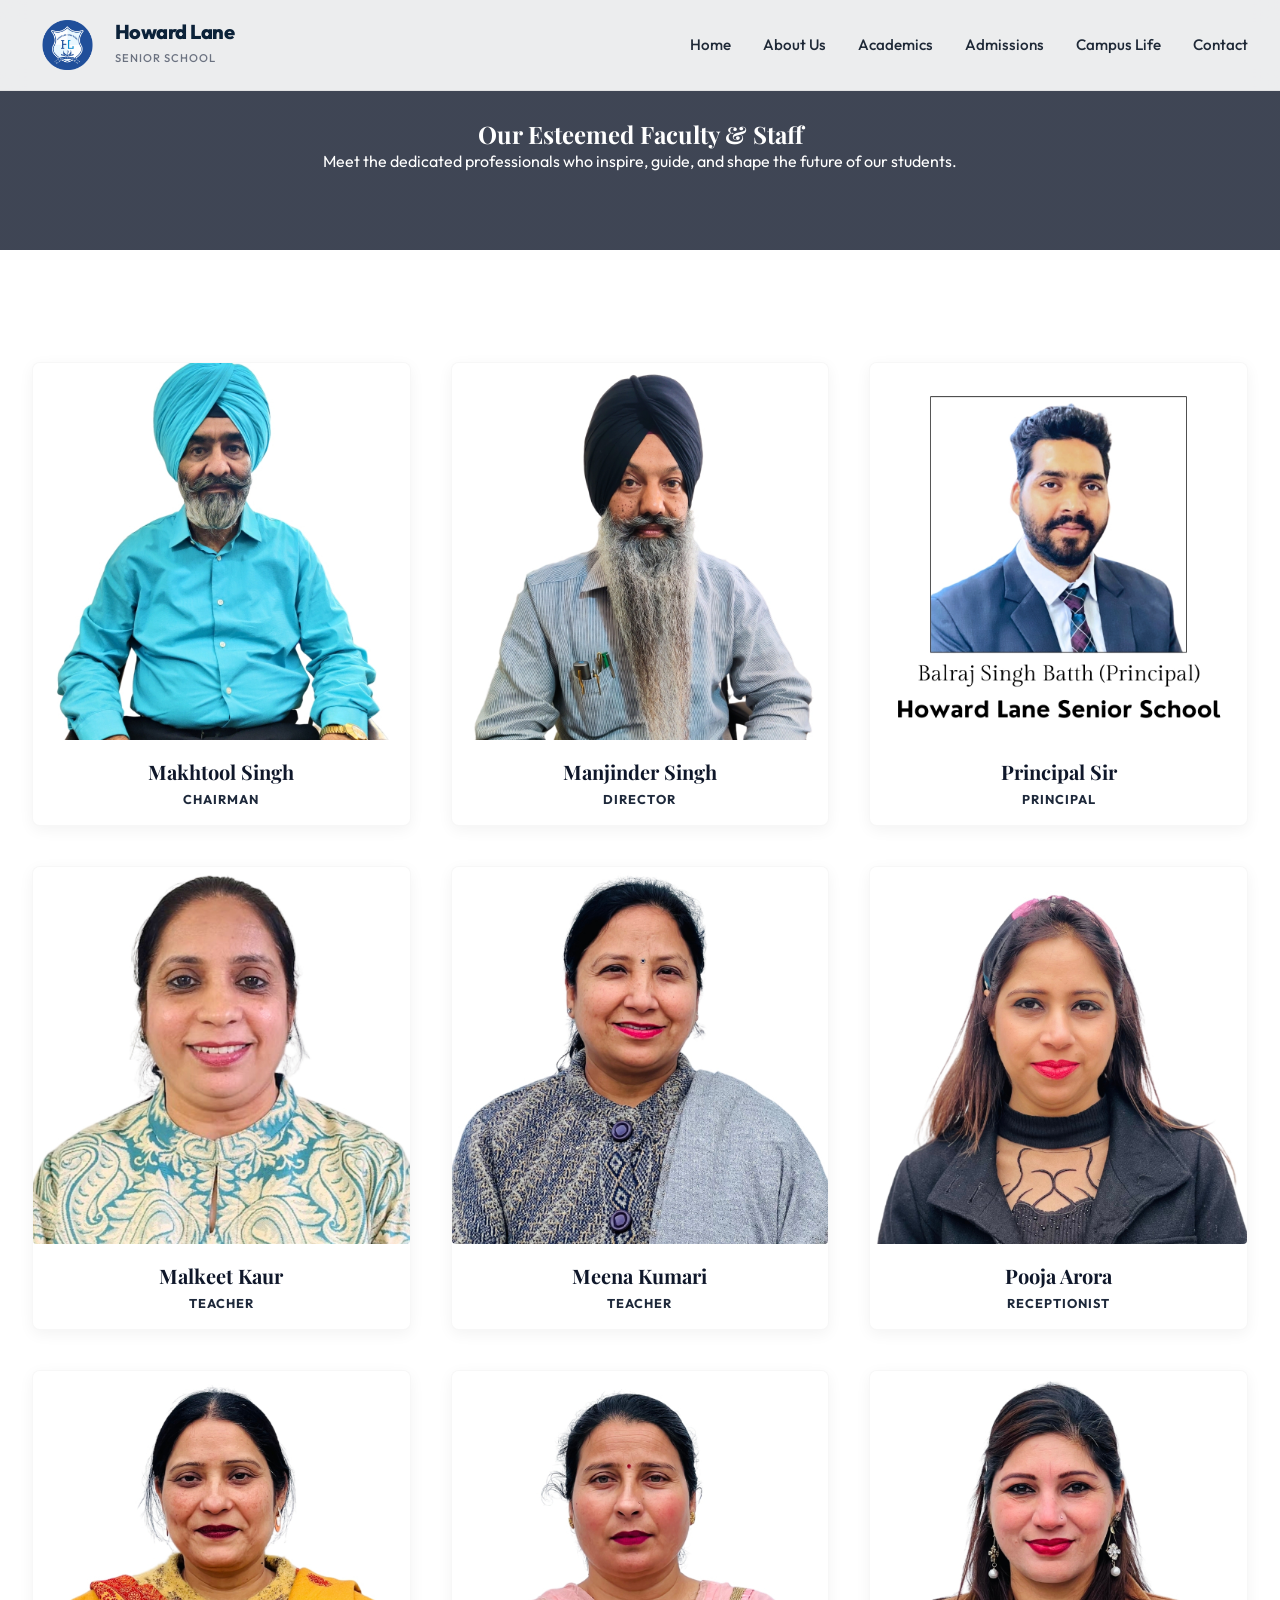
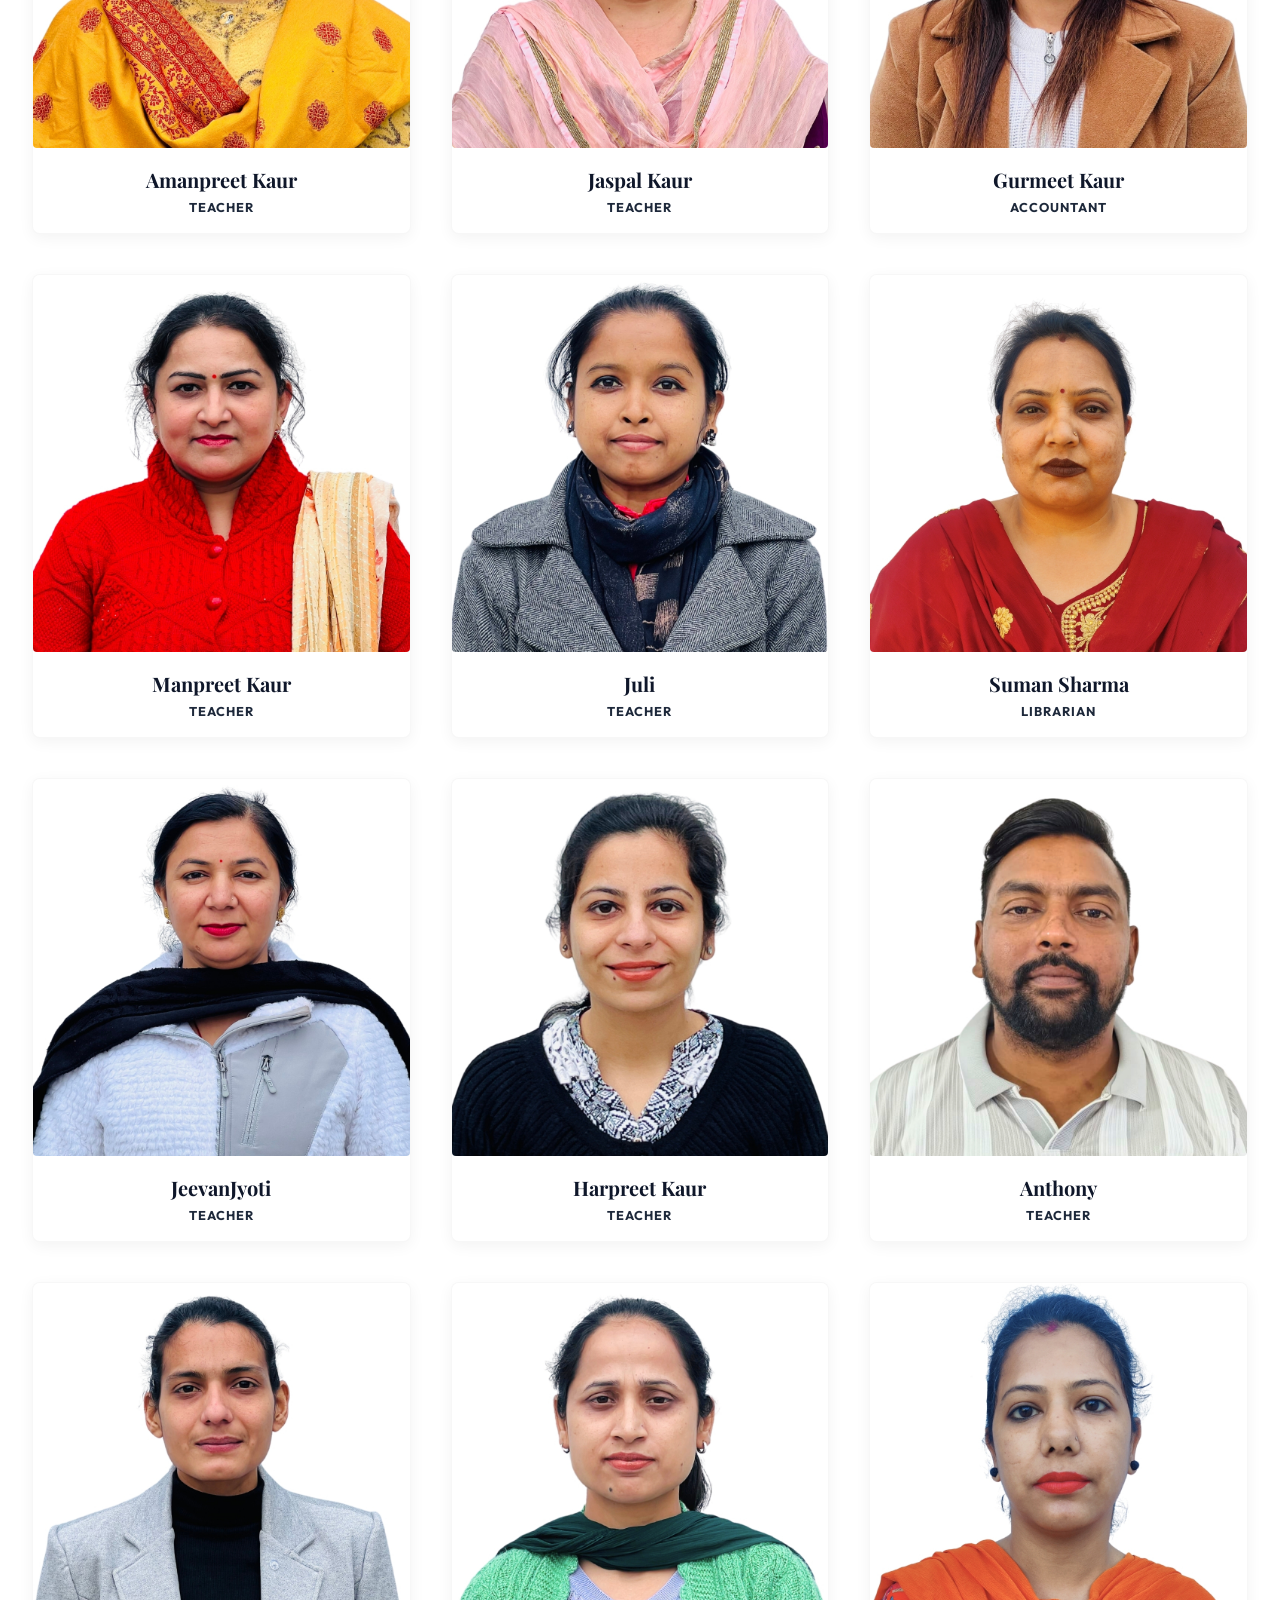
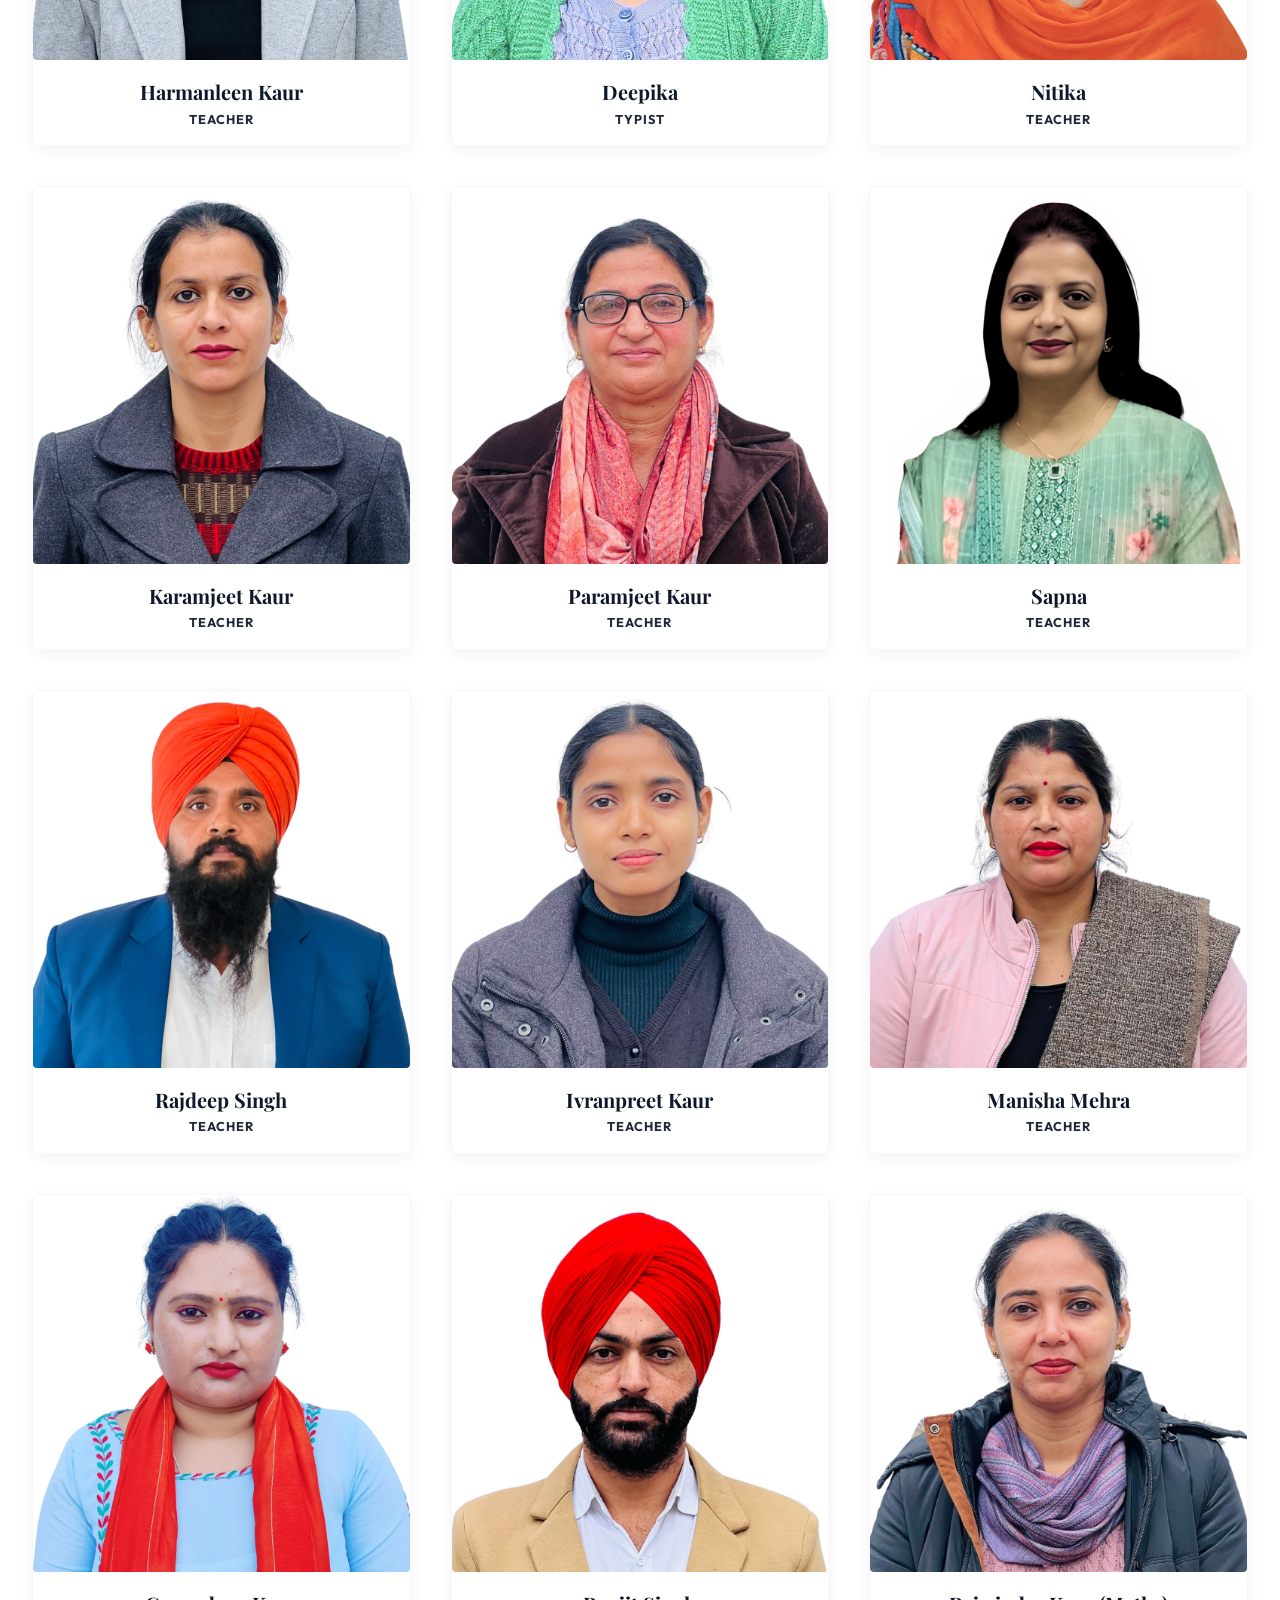
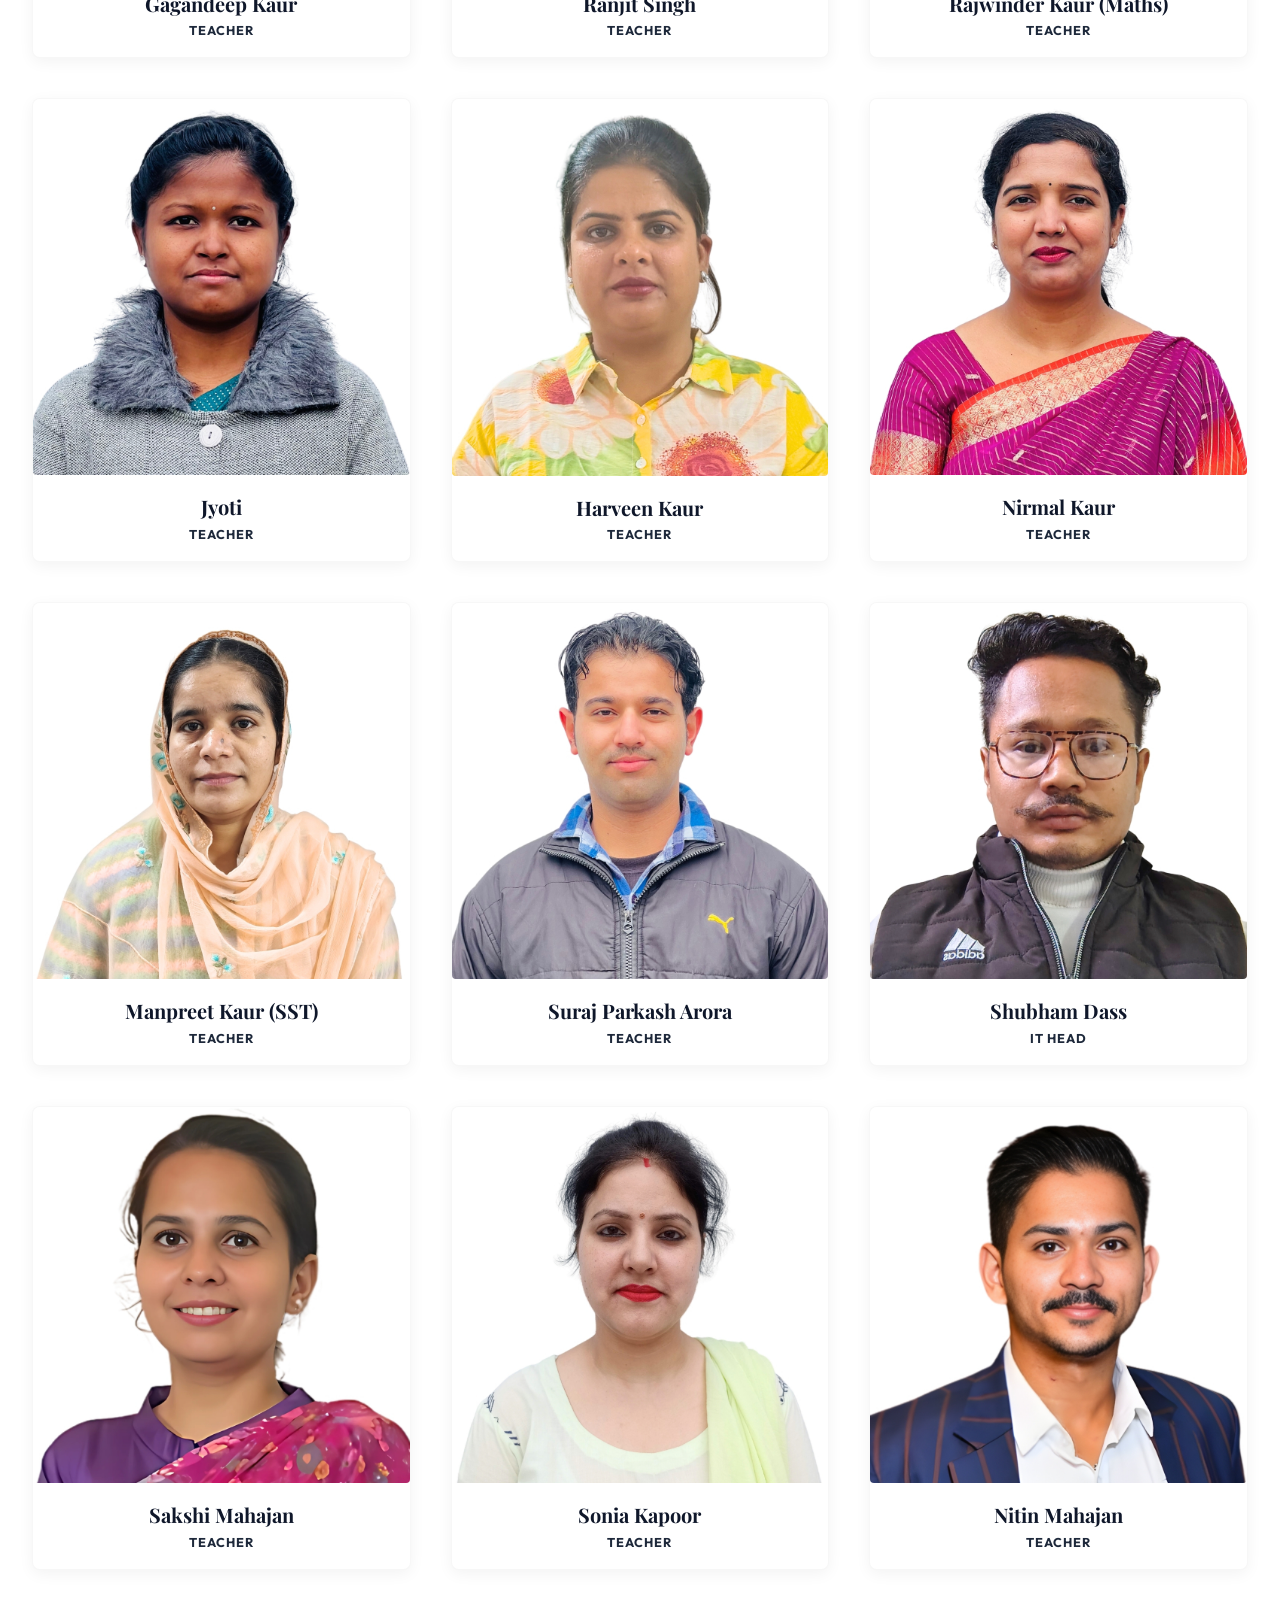
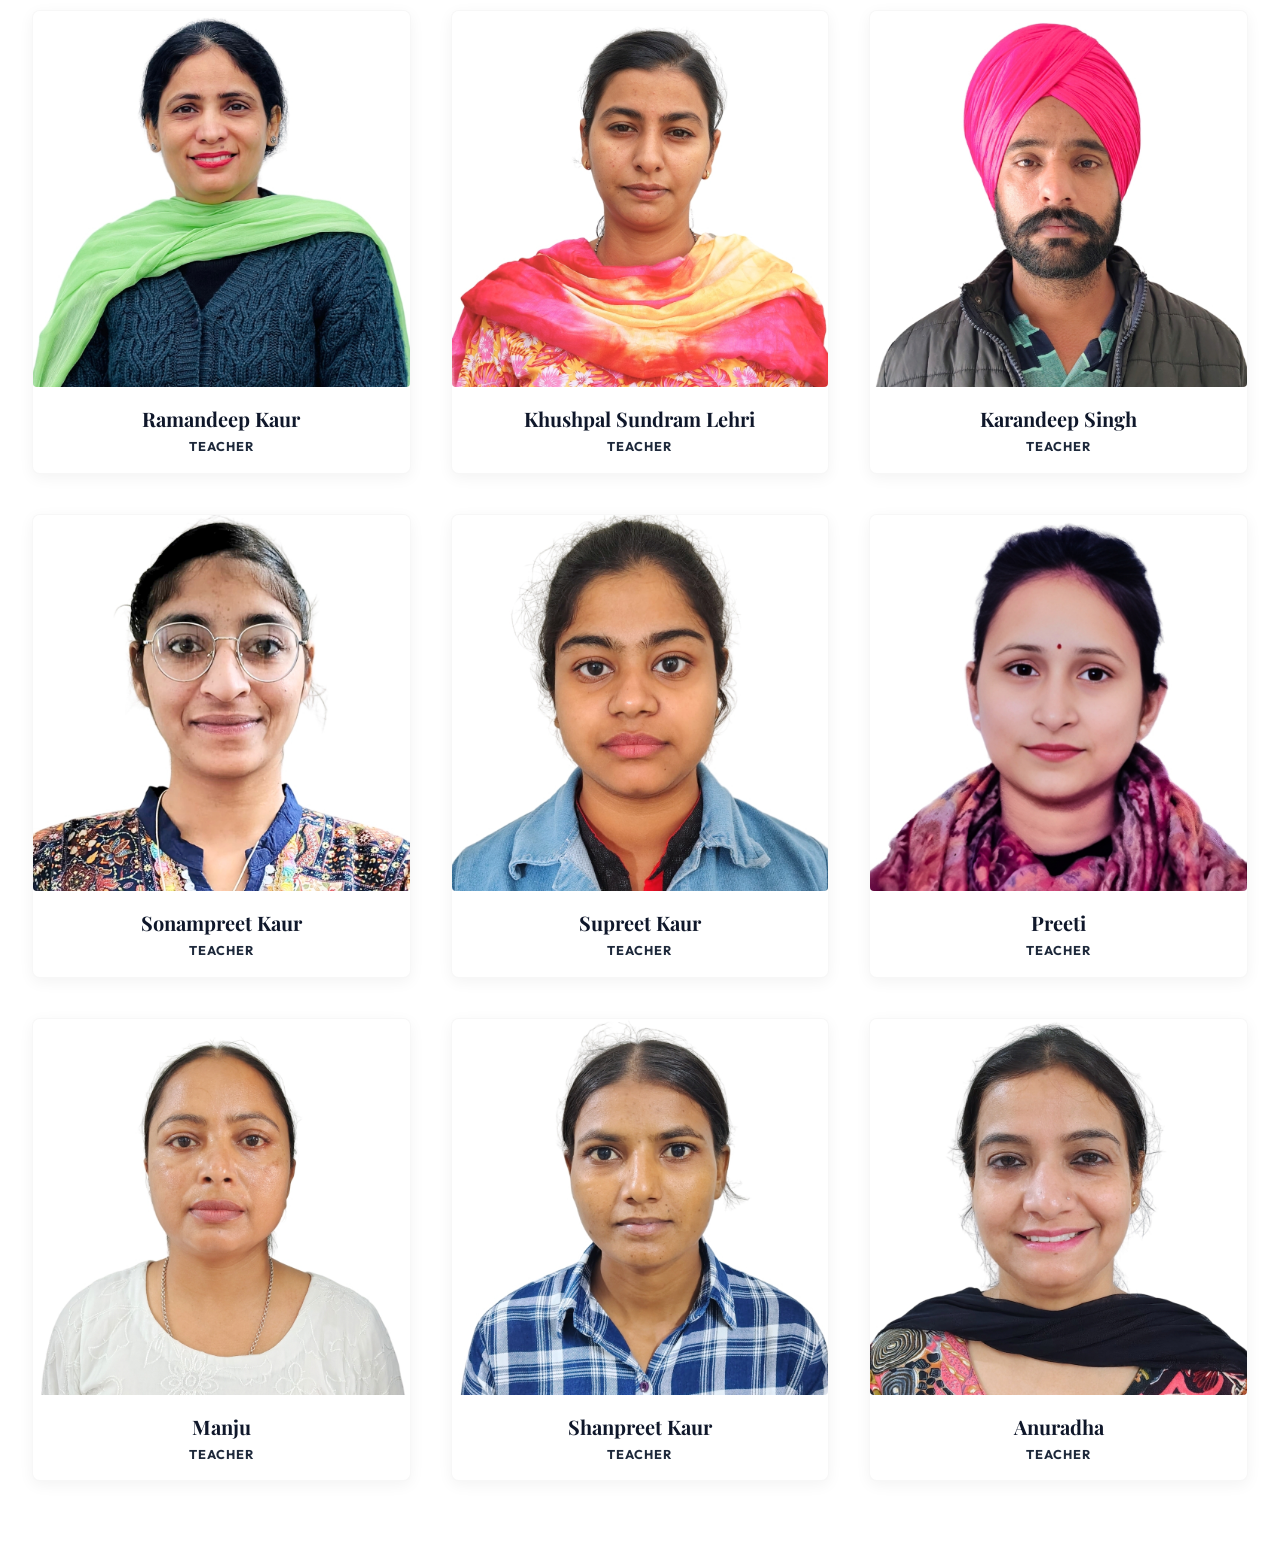
==== faculty.html @ eabd5564 "Fix homepage name for Vercel" ====
<!DOCTYPE html>
<html lang="en">

<head>
    <meta charset="UTF-8">
    <meta name="viewport" content="width=device-width, initial-scale=1.0">
    <title>Our Faculty & Staff | Howard Lane Senior School</title>
    <link rel="preconnect" href="https://fonts.googleapis.com">
    <link rel="preconnect" href="https://fonts.gstatic.com" crossorigin>
    <link
        href="https://fonts.googleapis.com/css2?family=Outfit:wght@300;400;500;600;700;800&family=Playfair+Display:ital,wght@0,400;0,600;0,700;1,400&display=swap"
        rel="stylesheet">
    <link rel="stylesheet" href="css/style.css">
    <link href='https://unpkg.com/boxicons@2.1.4/css/boxicons.min.css' rel='stylesheet'>
</head>

<body>
    <header class="navbar" id="navbar">
        <div class="container nav-container">
            <a href="index.html" class="logo">
                <img src="assets/logo.png" alt="Howard Lane Logo" style="height: 50px; width: auto;">
                <div class="logo-text">
                    <h1>Howard Lane</h1>
                    <span>Senior School</span>
                </div>
            </a>
            <nav class="nav-menu" id="nav-menu">
                <ul class="nav-list">
                    <li><a href="index.html#home" class="nav-link">Home</a></li>
                    <li><a href="index.html#about" class="nav-link">About Us</a></li>
                    <li><a href="index.html#academics" class="nav-link">Academics</a></li>
                    <li><a href="index.html#admissions" class="nav-link">Admissions</a></li>
                    <li><a href="index.html#campus" class="nav-link">Campus Life</a></li>
                    <li><a href="index.html#contact" class="nav-link btn-primary-outline">Contact</a></li>
                </ul>
            </nav>
            <div class="mobile-toggle" id="mobile-toggle">
                <i class='bx bx-menu'></i>
            </div>
        </div>
    </header>

    <!-- Page Header Secondary -->
    <section class="page-header"
        style="background: linear-gradient(rgba(15, 23, 42, 0.8), rgba(15, 23, 42, 0.8)), url('assets/school.jpg') center/cover; padding: 120px 0 60px; text-align: center; color: white;">
        <div class="container">
            <h1 class="section-title" style="color: white;">Our Esteemed <span class="highlight"
                    style="color: white;">Faculty & Staff</span></h1>
            <p style="color: white;">Meet the dedicated professionals who inspire, guide, and shape the future of our
                students.</p>
        </div>
    </section>

    <!-- Faculty Roster Section -->
    <section class="faculty-roster" style="padding: 4rem 0; background-color: var(--bg-gray);">
        <div class="container">
            <div class="executive-grid">
                <!-- Faculty Makhtool Singh (Chairman) -->
                <div class="executive-card">
                    <div class="faculty-photo">
                        <img src="assets/staff/Makhtool_Singh_Chairman_.jpg" alt="Makhtool Singh Chairman ">
                        <div class="faculty-social">
                            <a href="#"><i class='bx bxl-linkedin'></i></a>
                            <a href="#"><i class='bx bx-envelope'></i></a>
                        </div>
                    </div>
                    <div class="faculty-info">
                        <h3 class="faculty-name">Makhtool Singh </h3>
                        <p class="faculty-designation">Chairman</p>
                    </div>
                </div>

                <!-- Faculty Manjinder Singh (Director) -->
                <div class="executive-card">
                    <div class="faculty-photo">
                        <img src="assets/staff/Manjinder_Director_.jpg" alt="Manjinder Director ">
                        <div class="faculty-social">
                            <a href="#"><i class='bx bxl-linkedin'></i></a>
                            <a href="#"><i class='bx bx-envelope'></i></a>
                        </div>
                    </div>
                    <div class="faculty-info">
                        <h3 class="faculty-name">Manjinder Singh</h3>
                        <p class="faculty-designation">Director</p>
                    </div>
                </div>

                <!-- Faculty Principal Sir -->
                <div class="executive-card">
                    <div class="faculty-photo">
                        <img src="assets/staff/Principal_Sir.jpg" alt="Principal Sir">
                        <div class="faculty-social">
                            <a href="#"><i class='bx bxl-linkedin'></i></a>
                            <a href="#"><i class='bx bx-envelope'></i></a>
                        </div>
                    </div>
                    <div class="faculty-info">
                        <h3 class="faculty-name">Principal Sir</h3>
                        <p class="faculty-designation">Principal</p>
                    </div>
                </div>
                <!-- Faculty Malkeet Kaur -->
                <div class="executive-card">
                    <div class="faculty-photo">
                        <img src="assets/staff/Malkeet_Kaur.jpg" alt="Malkeet Kaur">
                        <div class="faculty-social">
                            <a href="#"><i class='bx bxl-linkedin'></i></a>
                            <a href="#"><i class='bx bx-envelope'></i></a>
                        </div>
                    </div>
                    <div class="faculty-info">
                        <h3 class="faculty-name">Malkeet Kaur</h3>
                        <p class="faculty-designation">Teacher</p>
                    </div>
                </div>
                <!-- Faculty Meena Kumari -->
                <div class="executive-card">
                    <div class="faculty-photo">
                        <img src="assets/staff/Meena_Kumari.jpg" alt="Meena Kumari">
                        <div class="faculty-social">
                            <a href="#"><i class='bx bxl-linkedin'></i></a>
                            <a href="#"><i class='bx bx-envelope'></i></a>
                        </div>
                    </div>
                    <div class="faculty-info">
                        <h3 class="faculty-name">Meena Kumari</h3>
                        <p class="faculty-designation">Teacher</p>
                    </div>
                </div>
                <!-- Faculty Pooja Arora -->
                <div class="executive-card">
                    <div class="faculty-photo">
                        <img src="assets/staff/Pooja_Arora.jpg" alt="Pooja Arora">
                        <div class="faculty-social">
                            <a href="#"><i class='bx bxl-linkedin'></i></a>
                            <a href="#"><i class='bx bx-envelope'></i></a>
                        </div>
                    </div>
                    <div class="faculty-info">
                        <h3 class="faculty-name">Pooja Arora</h3>
                        <p class="faculty-designation">Receptionist</p>
                    </div>
                </div>
                <!-- Faculty Amanpreet Kaur -->
                <div class="executive-card">
                    <div class="faculty-photo">
                        <img src="assets/staff/Amanpreet_Kaur.jpg" alt="Amanpreet Kaur">
                        <div class="faculty-social">
                            <a href="#"><i class='bx bxl-linkedin'></i></a>
                            <a href="#"><i class='bx bx-envelope'></i></a>
                        </div>
                    </div>
                    <div class="faculty-info">
                        <h3 class="faculty-name">Amanpreet Kaur</h3>
                        <p class="faculty-designation">Teacher</p>
                    </div>
                </div>
                <!-- Faculty Jaspal Kaur -->
                <div class="executive-card">
                    <div class="faculty-photo">
                        <img src="assets/staff/Jaspal_Kaur.jpg" alt="Jaspal Kaur">
                        <div class="faculty-social">
                            <a href="#"><i class='bx bxl-linkedin'></i></a>
                            <a href="#"><i class='bx bx-envelope'></i></a>
                        </div>
                    </div>
                    <div class="faculty-info">
                        <h3 class="faculty-name">Jaspal Kaur</h3>
                        <p class="faculty-designation">Teacher</p>
                    </div>
                </div>

                <!-- Faculty Gurmeet Kaur -->
                <div class="executive-card">
                    <div class="faculty-photo">
                        <img src="assets/staff/Gurmeet_Kaur.jpg" alt="Gurmeet Kaur">
                        <div class="faculty-social">
                            <a href="#"><i class='bx bxl-linkedin'></i></a>
                            <a href="#"><i class='bx bx-envelope'></i></a>
                        </div>
                    </div>
                    <div class="faculty-info">
                        <h3 class="faculty-name">Gurmeet Kaur</h3>
                        <p class="faculty-designation">Accountant</p>
                    </div>
                </div>
                <!-- Faculty Manpreet Kaur -->
                <div class="executive-card">
                    <div class="faculty-photo">
                        <img src="assets/staff/Manpreet_Kaur.jpg" alt="Manpreet Kaur">
                        <div class="faculty-social">
                            <a href="#"><i class='bx bxl-linkedin'></i></a>
                            <a href="#"><i class='bx bx-envelope'></i></a>
                        </div>
                    </div>
                    <div class="faculty-info">
                        <h3 class="faculty-name">Manpreet Kaur</h3>
                        <p class="faculty-designation">Teacher</p>
                    </div>
                </div>
                <!-- Faculty Juli -->
                <div class="executive-card">
                    <div class="faculty-photo">
                        <img src="assets/staff/Juli.jpg" alt="Juli">
                        <div class="faculty-social">
                            <a href="#"><i class='bx bxl-linkedin'></i></a>
                            <a href="#"><i class='bx bx-envelope'></i></a>
                        </div>
                    </div>
                    <div class="faculty-info">
                        <h3 class="faculty-name">Juli</h3>
                        <p class="faculty-designation">Teacher</p>
                    </div>
                </div>
                <!-- Faculty Suman Sharma -->
                <div class="executive-card">
                    <div class="faculty-photo">
                        <img src="assets/staff/Suman_Sharma.jpg" alt="Suman Sharma">
                        <div class="faculty-social">
                            <a href="#"><i class='bx bxl-linkedin'></i></a>
                            <a href="#"><i class='bx bx-envelope'></i></a>
                        </div>
                    </div>
                    <div class="faculty-info">
                        <h3 class="faculty-name">Suman Sharma</h3>
                        <p class="faculty-designation">Librarian</p>
                    </div>
                </div>

                <!-- Faculty Jyoti -->
                <div class="executive-card">
                    <div class="faculty-photo">
                        <img src="assets/staff/Jyoti.jpg" alt="Jyoti">
                        <div class="faculty-social">
                            <a href="#"><i class='bx bxl-linkedin'></i></a>
                            <a href="#"><i class='bx bx-envelope'></i></a>
                        </div>
                    </div>
                    <div class="faculty-info">
                        <h3 class="faculty-name">JeevanJyoti</h3>
                        <p class="faculty-designation">Teacher</p>
                    </div>
                </div>
                <!-- Faculty Harpreet Kaur -->
                <div class="executive-card">
                    <div class="faculty-photo">
                        <img src="assets/staff/Harpreet_Kaur.jpg" alt="Harpreet Kaur">
                        <div class="faculty-social">
                            <a href="#"><i class='bx bxl-linkedin'></i></a>
                            <a href="#"><i class='bx bx-envelope'></i></a>
                        </div>
                    </div>
                    <div class="faculty-info">
                        <h3 class="faculty-name">Harpreet Kaur</h3>
                        <p class="faculty-designation">Teacher</p>
                    </div>
                </div>
                <!-- Faculty Anthony -->
                <div class="executive-card">
                    <div class="faculty-photo">
                        <img src="assets/staff/Anthony.jpg" alt="Anthony">
                        <div class="faculty-social">
                            <a href="#"><i class='bx bxl-linkedin'></i></a>
                            <a href="#"><i class='bx bx-envelope'></i></a>
                        </div>
                    </div>
                    <div class="faculty-info">
                        <h3 class="faculty-name">Anthony</h3>
                        <p class="faculty-designation">Teacher</p>
                    </div>
                </div>
                <!-- Faculty Harmanleen Kaur -->
                <div class="executive-card">
                    <div class="faculty-photo">
                        <img src="assets/staff/Harmanleen_Kaur.jpg" alt="Harmanleen Kaur">
                        <div class="faculty-social">
                            <a href="#"><i class='bx bxl-linkedin'></i></a>
                            <a href="#"><i class='bx bx-envelope'></i></a>
                        </div>
                    </div>
                    <div class="faculty-info">
                        <h3 class="faculty-name">Harmanleen Kaur</h3>
                        <p class="faculty-designation">Teacher</p>
                    </div>
                </div>
                <!-- Faculty Deepika -->
                <div class="executive-card">
                    <div class="faculty-photo">
                        <img src="assets/staff/Deepika.jpg" alt="Deepika">
                        <div class="faculty-social">
                            <a href="#"><i class='bx bxl-linkedin'></i></a>
                            <a href="#"><i class='bx bx-envelope'></i></a>
                        </div>
                    </div>
                    <div class="faculty-info">
                        <h3 class="faculty-name">Deepika</h3>
                        <p class="faculty-designation">Typist</p>
                    </div>
                </div>
                <!-- Faculty Nitika -->
                <div class="executive-card">
                    <div class="faculty-photo">
                        <img src="assets/staff/Nitika.jpg" alt="Nitika">
                        <div class="faculty-social">
                            <a href="#"><i class='bx bxl-linkedin'></i></a>
                            <a href="#"><i class='bx bx-envelope'></i></a>
                        </div>
                    </div>
                    <div class="faculty-info">
                        <h3 class="faculty-name">Nitika</h3>
                        <p class="faculty-designation">Teacher</p>
                    </div>
                </div>


                <!-- Faculty Sarabjeet Kaur -->
                <div class="executive-card">
                    <div class="faculty-photo">
                        <img src="assets/staff/Sarabjeet_Kaur.jpg" alt="Sarabjeet Kaur">
                        <div class="faculty-social">
                            <a href="#"><i class='bx bxl-linkedin'></i></a>
                            <a href="#"><i class='bx bx-envelope'></i></a>
                        </div>
                    </div>
                    <div class="faculty-info">
                        <h3 class="faculty-name">Karamjeet Kaur</h3>
                        <p class="faculty-designation">Teacher</p>
                    </div>
                </div>
                <!-- Faculty Karamjeet Kaur -->
                <div class="executive-card">
                    <div class="faculty-photo">
                        <img src="assets/staff/Karamjeet_Kaur.jpg" alt="Karamjeet Kaur">
                        <div class="faculty-social">
                            <a href="#"><i class='bx bxl-linkedin'></i></a>
                            <a href="#"><i class='bx bx-envelope'></i></a>
                        </div>
                    </div>
                    <div class="faculty-info">
                        <h3 class="faculty-name">Paramjeet Kaur</h3>
                        <p class="faculty-designation">Teacher</p>
                    </div>
                </div>

                <!-- Faculty Sapna -->
                <div class="executive-card">
                    <div class="faculty-photo">
                        <img src="assets/staff/Sapna.jpg" alt="Sapna">
                        <div class="faculty-social">
                            <a href="#"><i class='bx bxl-linkedin'></i></a>
                            <a href="#"><i class='bx bx-envelope'></i></a>
                        </div>
                    </div>
                    <div class="faculty-info">
                        <h3 class="faculty-name">Sapna</h3>
                        <p class="faculty-designation">Teacher</p>
                    </div>
                </div>
                <!-- Faculty Rajdeep Singh -->
                <div class="executive-card">
                    <div class="faculty-photo">
                        <img src="assets/staff/Rajdeep_Singh.jpg" alt="Rajdeep Singh">
                        <div class="faculty-social">
                            <a href="#"><i class='bx bxl-linkedin'></i></a>
                            <a href="#"><i class='bx bx-envelope'></i></a>
                        </div>
                    </div>
                    <div class="faculty-info">
                        <h3 class="faculty-name">Rajdeep Singh</h3>
                        <p class="faculty-designation">Teacher</p>
                    </div>
                </div>
                <!-- Faculty Ivranpreet Kaur -->
                <div class="executive-card">
                    <div class="faculty-photo">
                        <img src="assets/staff/Ivranpreet_Kaur.jpg" alt="Ivranpreet Kaur">
                        <div class="faculty-social">
                            <a href="#"><i class='bx bxl-linkedin'></i></a>
                            <a href="#"><i class='bx bx-envelope'></i></a>
                        </div>
                    </div>
                    <div class="faculty-info">
                        <h3 class="faculty-name">Ivranpreet Kaur</h3>
                        <p class="faculty-designation">Teacher</p>
                    </div>
                </div>
                <!-- Faculty Manisha Mehra -->
                <div class="executive-card">
                    <div class="faculty-photo">
                        <img src="assets/staff/Manisha_Mehra.jpg" alt="Manisha Mehra">
                        <div class="faculty-social">
                            <a href="#"><i class='bx bxl-linkedin'></i></a>
                            <a href="#"><i class='bx bx-envelope'></i></a>
                        </div>
                    </div>
                    <div class="faculty-info">
                        <h3 class="faculty-name">Manisha Mehra</h3>
                        <p class="faculty-designation">Teacher</p>
                    </div>
                </div>
                <!-- Faculty Gagandeep Kaur -->
                <div class="executive-card">
                    <div class="faculty-photo">
                        <img src="assets/staff/Gagandeep_Kaur.jpg" alt="Gagandeep Kaur">
                        <div class="faculty-social">
                            <a href="#"><i class='bx bxl-linkedin'></i></a>
                            <a href="#"><i class='bx bx-envelope'></i></a>
                        </div>
                    </div>
                    <div class="faculty-info">
                        <h3 class="faculty-name">Gagandeep Kaur</h3>
                        <p class="faculty-designation">Teacher</p>
                    </div>
                </div>
                <!-- Faculty Ranjit Singh -->
                <div class="executive-card">
                    <div class="faculty-photo">
                        <img src="assets/staff/Ranjit_Singh.jpg" alt="Ranjit Singh">
                        <div class="faculty-social">
                            <a href="#"><i class='bx bxl-linkedin'></i></a>
                            <a href="#"><i class='bx bx-envelope'></i></a>
                        </div>
                    </div>
                    <div class="faculty-info">
                        <h3 class="faculty-name">Ranjit Singh</h3>
                        <p class="faculty-designation">Teacher</p>
                    </div>
                </div>

                <!-- Faculty Rajwinder Kaur (Maths) -->
                <div class="executive-card">
                    <div class="faculty-photo">
                        <img src="assets/staff/Rajwinder_Kaur_Maths.jpg" alt="Rajwinder Kaur (Maths)">
                        <div class="faculty-social">
                            <a href="#"><i class='bx bxl-linkedin'></i></a>
                            <a href="#"><i class='bx bx-envelope'></i></a>
                        </div>
                    </div>
                    <div class="faculty-info">
                        <h3 class="faculty-name">Rajwinder Kaur (Maths)</h3>
                        <p class="faculty-designation">Teacher</p>
                    </div>
                </div>
                <!-- Faculty Jeevan Jyoti -->
                <div class="executive-card">
                    <div class="faculty-photo">
                        <img src="assets/staff/Jeevan_Jyoti.jpg" alt="Jeevan Jyoti">
                        <div class="faculty-social">
                            <a href="#"><i class='bx bxl-linkedin'></i></a>
                            <a href="#"><i class='bx bx-envelope'></i></a>
                        </div>
                    </div>
                    <div class="faculty-info">
                        <h3 class="faculty-name">Jyoti</h3>
                        <p class="faculty-designation">Teacher</p>
                    </div>
                </div>
                <!-- Faculty Arun Kumar -->
                <div class="executive-card">
                    <div class="faculty-photo">
                        <img src="assets/staff/Arun_Kumar.jpg" alt="Arun Kumar">
                        <div class="faculty-social">
                            <a href="#"><i class='bx bxl-linkedin'></i></a>
                            <a href="#"><i class='bx bx-envelope'></i></a>
                        </div>
                    </div>
                    <div class="faculty-info">
                        <h3 class="faculty-name">Harveen Kaur</h3>
                        <p class="faculty-designation">Teacher</p>
                    </div>
                </div>

                <!-- Faculty Nirmal Kaur -->
                <div class="executive-card">
                    <div class="faculty-photo">
                        <img src="assets/staff/Nirmal_Kaur.jpg" alt="Nirmal Kaur">
                        <div class="faculty-social">
                            <a href="#"><i class='bx bxl-linkedin'></i></a>
                            <a href="#"><i class='bx bx-envelope'></i></a>
                        </div>
                    </div>
                    <div class="faculty-info">
                        <h3 class="faculty-name">Nirmal Kaur</h3>
                        <p class="faculty-designation">Teacher</p>
                    </div>
                </div>
                <!-- Faculty Manpreet Kaur (SST) -->
                <div class="executive-card">
                    <div class="faculty-photo">
                        <img src="assets/staff/Manpreet_Kaur_SST.jpg" alt="Manpreet Kaur (SST)">
                        <div class="faculty-social">
                            <a href="#"><i class='bx bxl-linkedin'></i></a>
                            <a href="#"><i class='bx bx-envelope'></i></a>
                        </div>
                    </div>
                    <div class="faculty-info">
                        <h3 class="faculty-name">Manpreet Kaur (SST)</h3>
                        <p class="faculty-designation">Teacher</p>
                    </div>
                </div>
                <!-- Faculty Suraj Parkash Arora -->
                <div class="executive-card">
                    <div class="faculty-photo">
                        <img src="assets/staff/Suraj_Parkash_Arora.jpg" alt="Suraj Parkash Arora">
                        <div class="faculty-social">
                            <a href="#"><i class='bx bxl-linkedin'></i></a>
                            <a href="#"><i class='bx bx-envelope'></i></a>
                        </div>
                    </div>
                    <div class="faculty-info">
                        <h3 class="faculty-name">Suraj Parkash Arora</h3>
                        <p class="faculty-designation">Teacher</p>
                    </div>
                </div>
                <!-- Faculty Shubham Dass -->
                <div class="executive-card">
                    <div class="faculty-photo">
                        <img src="assets/staff/Shubham_Dass.jpg" alt="Shubham Dass">
                        <div class="faculty-social">
                            <a href="#"><i class='bx bxl-linkedin'></i></a>
                            <a href="#"><i class='bx bx-envelope'></i></a>
                        </div>
                    </div>
                    <div class="faculty-info">
                        <h3 class="faculty-name">Shubham Dass</h3>
                        <p class="faculty-designation">IT Head</p>
                    </div>
                </div>
                <!-- Faculty Sakshi Mahajan -->
                <div class="executive-card">
                    <div class="faculty-photo">
                        <img src="assets/staff/Sakshi_Mahajan.jpg" alt="Sakshi Mahajan">
                        <div class="faculty-social">
                            <a href="#"><i class='bx bxl-linkedin'></i></a>
                            <a href="#"><i class='bx bx-envelope'></i></a>
                        </div>
                    </div>
                    <div class="faculty-info">
                        <h3 class="faculty-name">Sakshi Mahajan</h3>
                        <p class="faculty-designation">Teacher</p>
                    </div>
                </div>
                <!-- Faculty Sonia Kapoor -->
                <div class="executive-card">
                    <div class="faculty-photo">
                        <img src="assets/staff/Sonia_Kapoor.jpg" alt="Sonia Kapoor">
                        <div class="faculty-social">
                            <a href="#"><i class='bx bxl-linkedin'></i></a>
                            <a href="#"><i class='bx bx-envelope'></i></a>
                        </div>
                    </div>
                    <div class="faculty-info">
                        <h3 class="faculty-name">Sonia Kapoor</h3>
                        <p class="faculty-designation">Teacher</p>
                    </div>
                </div>
                <!-- Faculty Nitin Mahajan -->
                <div class="executive-card">
                    <div class="faculty-photo">
                        <img src="assets/staff/Nitin_Mahajan.jpg" alt="Nitin Mahajan">
                        <div class="faculty-social">
                            <a href="#"><i class='bx bxl-linkedin'></i></a>
                            <a href="#"><i class='bx bx-envelope'></i></a>
                        </div>
                    </div>
                    <div class="faculty-info">
                        <h3 class="faculty-name">Nitin Mahajan</h3>
                        <p class="faculty-designation">Teacher</p>
                    </div>
                </div>

                <!-- Faculty Ramandeep Kaur -->
                <div class="executive-card">
                    <div class="faculty-photo">
                        <img src="assets/staff/Ramandeep_Kaur.jpg" alt="Ramandeep Kaur">
                        <div class="faculty-social">
                            <a href="#"><i class='bx bxl-linkedin'></i></a>
                            <a href="#"><i class='bx bx-envelope'></i></a>
                        </div>
                    </div>
                    <div class="faculty-info">
                        <h3 class="faculty-name">Ramandeep Kaur</h3>
                        <p class="faculty-designation">Teacher</p>
                    </div>
                </div>
                <!-- Faculty Khushpal Sundram Lehri -->
                <div class="executive-card">
                    <div class="faculty-photo">
                        <img src="assets/staff/Khushpal_Sundram_Lehri.jpg" alt="Khushpal Sundram Lehri">
                        <div class="faculty-social">
                            <a href="#"><i class='bx bxl-linkedin'></i></a>
                            <a href="#"><i class='bx bx-envelope'></i></a>
                        </div>
                    </div>
                    <div class="faculty-info">
                        <h3 class="faculty-name">Khushpal Sundram Lehri</h3>
                        <p class="faculty-designation">Teacher</p>
                    </div>
                </div>
                <!-- Faculty Karandeep Singh -->
                <div class="executive-card">
                    <div class="faculty-photo">
                        <img src="assets/staff/Karandeep_Singh.jpg" alt="Karandeep Singh">
                        <div class="faculty-social">
                            <a href="#"><i class='bx bxl-linkedin'></i></a>
                            <a href="#"><i class='bx bx-envelope'></i></a>
                        </div>
                    </div>
                    <div class="faculty-info">
                        <h3 class="faculty-name">Karandeep Singh</h3>
                        <p class="faculty-designation">Teacher</p>
                    </div>
                </div>

                <!-- Faculty Sonampreet Kaur -->
                <div class="executive-card">
                    <div class="faculty-photo">
                        <img src="assets/staff/Sonampreet_Kaur.jpg" alt="Sonampreet Kaur">
                        <div class="faculty-social">
                            <a href="#"><i class='bx bxl-linkedin'></i></a>
                            <a href="#"><i class='bx bx-envelope'></i></a>
                        </div>
                    </div>
                    <div class="faculty-info">
                        <h3 class="faculty-name">Sonampreet Kaur</h3>
                        <p class="faculty-designation">Teacher</p>
                    </div>
                </div>
                <!-- Faculty Supreet Kaur -->
                <div class="executive-card">
                    <div class="faculty-photo">
                        <img src="assets/staff/Supreet_Kaur.jpg" alt="Supreet Kaur">
                        <div class="faculty-social">
                            <a href="#"><i class='bx bxl-linkedin'></i></a>
                            <a href="#"><i class='bx bx-envelope'></i></a>
                        </div>
                    </div>
                    <div class="faculty-info">
                        <h3 class="faculty-name">Supreet Kaur</h3>
                        <p class="faculty-designation">Teacher</p>
                    </div>
                </div>


                <!-- Faculty Preeti -->
                <div class="executive-card">
                    <div class="faculty-photo">
                        <img src="assets/staff/Preeti.jpg" alt="Preeti">
                        <div class="faculty-social">
                            <a href="#"><i class='bx bxl-linkedin'></i></a>
                            <a href="#"><i class='bx bx-envelope'></i></a>
                        </div>
                    </div>
                    <div class="faculty-info">
                        <h3 class="faculty-name">Preeti</h3>
                        <p class="faculty-designation">Teacher</p>
                    </div>
                </div>
                <!-- Faculty Manju -->
                <div class="executive-card">
                    <div class="faculty-photo">
                        <img src="assets/staff/Manju.jpg" alt="Manju">
                        <div class="faculty-social">
                            <a href="#"><i class='bx bxl-linkedin'></i></a>
                            <a href="#"><i class='bx bx-envelope'></i></a>
                        </div>
                    </div>
                    <div class="faculty-info">
                        <h3 class="faculty-name">Manju</h3>
                        <p class="faculty-designation">Teacher</p>
                    </div>
                </div>

                <!-- Faculty Harveen Kaur -->
                <div class="executive-card">
                    <div class="faculty-photo">
                        <img src="assets/staff/Harveen_Kaur.jpg" alt="Harveen Kaur">
                        <div class="faculty-social">
                            <a href="#"><i class='bx bxl-linkedin'></i></a>
                            <a href="#"><i class='bx bx-envelope'></i></a>
                        </div>
                    </div>
                    <div class="faculty-info">
                        <h3 class="faculty-name">Shanpreet Kaur</h3>
                        <p class="faculty-designation">Teacher</p>
                    </div>
                </div>
                <!-- Faculty Anuradha -->
                <div class="executive-card">
                    <div class="faculty-photo">
                        <img src="assets/staff/Anuradha.jpg" alt="Anuradha">
                        <div class="faculty-social">
                            <a href="#"><i class='bx bxl-linkedin'></i></a>
                            <a href="#"><i class='bx bx-envelope'></i></a>
                        </div>
                    </div>
                    <div class="faculty-info">
                        <h3 class="faculty-name">Anuradha</h3>
                        <p class="faculty-designation">Teacher</p>
                    </div>
                </div>

            </div>
        </div>
    </section>

    <script src="js/script.js"></script>
</body>

</html>
---- css/style.css ----
/* CSS Variables for Premium Theme */
:root {
    /* Colors */
    --primary-blue: #0b2239;
    --secondary-blue: #1c4575;
    --accent-gold: #c69c6d;
    --accent-gold-dark: #a37d53;
    --text-dark: #1f2937;
    --text-muted: #6b7280;
    --white: #ffffff;
    --bg-light: #f8fafc;
    --glass-bg: rgba(255, 255, 255, 0.9);
    --border-color: #e5e7eb;

    /* Typography */
    --font-heading: 'Playfair Display', serif;
    --font-body: 'Outfit', sans-serif;

    /* Shadows & Transitions */
    --shadow-sm: 0 1px 2px 0 rgba(0, 0, 0, 0.05);
    --shadow-md: 0 4px 6px -1px rgba(0, 0, 0, 0.1), 0 2px 4px -1px rgba(0, 0, 0, 0.06);
    --shadow-lg: 0 10px 25px -3px rgba(0, 0, 0, 0.1), 0 4px 6px -2px rgba(0, 0, 0, 0.05);
    --shadow-xl: 0 20px 25px -5px rgba(0, 0, 0, 0.1), 0 10px 10px -5px rgba(0, 0, 0, 0.04);
    --transition: all 0.3s cubic-bezier(0.4, 0, 0.2, 1);
}

/* Global Reset & Base */
*,
*::before,
*::after {
    margin: 0;
    padding: 0;
    box-sizing: border-box;
}

html {
    scroll-behavior: smooth;
    font-size: 16px;
}

body {
    font-family: var(--font-body);
    color: var(--text-dark);
    line-height: 1.6;
    overflow-x: hidden;
    background-color: var(--white);
}

ul {
    list-style: none;
}

a {
    text-decoration: none;
    color: inherit;
    transition: var(--transition);
}

img {
    max-width: 100%;
    height: auto;
    display: block;
}

/* Container */
.container {
    width: 100%;
    max-width: 1280px;
    margin: 0 auto;
    padding: 0 2rem;
}

/* Typography */
h1,
h2,
h3,
h4,
h5,
h6 {
    font-family: var(--font-heading);
    font-weight: 700;
    color: var(--primary-blue);
    line-height: 1.2;
}

p {
    margin-bottom: 1rem;
    color: var(--text-muted);
}

/* Buttons */
.btn {
    display: inline-flex;
    align-items: center;
    justify-content: center;
    gap: 0.5rem;
    padding: 0.875rem 2rem;
    font-weight: 600;
    border-radius: 50px;
    transition: var(--transition);
    cursor: pointer;
    text-transform: uppercase;
    letter-spacing: 0.05em;
    font-size: 0.875rem;
    border: 2px solid transparent;
}

.btn-primary {
    background-color: var(--primary-blue);
    color: var(--white);
}

.btn-primary:hover {
    background-color: var(--secondary-blue);
    transform: translateY(-2px);
    box-shadow: var(--shadow-md);
}

.btn-secondary {
    background-color: var(--accent-gold);
    color: var(--white);
}

.btn-secondary:hover {
    background-color: var(--accent-gold-dark);
    transform: translateY(-2px);
    box-shadow: var(--shadow-md);
}

.btn-primary-outline {
    background: transparent;
    border-color: var(--primary-blue);
    color: var(--primary-blue);
}

.btn-primary-outline:hover {
    background: var(--primary-blue);
    color: var(--white);
}

.btn-light {
    background-color: var(--white);
    color: var(--primary-blue);
}

.btn-light:hover {
    background-color: var(--bg-light);
    transform: translateY(-2px);
}

.btn-outline-light {
    background: transparent;
    border-color: var(--white);
    color: var(--white);
}

.btn-outline-light:hover {
    background: var(--white);
    color: var(--primary-blue);
}

/* Navbar */
.navbar {
    position: fixed;
    top: 0;
    left: 0;
    width: 100%;
    z-index: 1000;
    padding: 1.25rem 0;
    transition: var(--transition);
    background: var(--glass-bg);
    backdrop-filter: blur(10px);
    -webkit-backdrop-filter: blur(10px);
    border-bottom: 1px solid rgba(0, 0, 0, 0.05);
}

.navbar.scrolled {
    padding: 0.75rem 0;
    box-shadow: var(--shadow-sm);
}

.nav-container {
    display: flex;
    justify-content: space-between;
    align-items: center;
}

.logo {
    display: flex;
    align-items: center;
    gap: 0.75rem;
}

.logo i {
    font-size: 2.5rem;
    color: var(--accent-gold);
}

.logo-text h1 {
    font-size: 1.25rem;
    font-family: var(--font-body);
    font-weight: 800;
    letter-spacing: -0.5px;
    margin: 0;
    color: var(--primary-blue);
}

.logo-text span {
    font-size: 0.7rem;
    text-transform: uppercase;
    letter-spacing: 1px;
    color: var(--text-muted);
    font-weight: 500;
}

.nav-list {
    display: flex;
    align-items: center;
    gap: 2rem;
}

.nav-link {
    font-weight: 500;
    color: var(--text-dark);
    font-size: 0.95rem;
    position: relative;
}

.nav-link:not(.btn-primary-outline)::after {
    content: '';
    position: absolute;
    bottom: -5px;
    left: 0;
    width: 0;
    height: 2px;
    background-color: var(--accent-gold);
    transition: var(--transition);
}

.nav-link:not(.btn-primary-outline):hover::after,
.nav-link.active::after {
    width: 100%;
}

.nav-link:hover,
.nav-link.active {
    color: var(--primary-blue);
}

.mobile-toggle {
    display: none;
    font-size: 1.75rem;
    cursor: pointer;
    color: var(--primary-blue);
}

/* Animations */
.fade-in-up {
    opacity: 0;
    transform: translateY(20px);
    transition: opacity 0.8s ease-out, transform 0.8s ease-out;
}

.fade-in-up.appear {
    opacity: 1;
    transform: translateY(0);
}

.delay-1 {
    transition-delay: 0.1s;
}

.delay-2 {
    transition-delay: 0.2s;
}

.delay-3 {
    transition-delay: 0.3s;
}

.delay-4 {
    transition-delay: 0.4s;
}

/* Hero Section */
.hero {
    position: relative;
    min-height: 100vh;
    display: flex;
    align-items: center;
    padding-top: 80px;
    overflow: hidden;
}

.hero-bg {
    position: absolute;
    top: 0;
    left: 0;
    width: 100%;
    height: 100%;
    z-index: -1;
}

.hero-bg img {
    width: 100%;
    height: 100%;
    object-fit: cover;
    object-position: center;
    transform: scale(1.05);
    /* Slight scale for potential animation */
}

.overlay {
    position: absolute;
    top: 0;
    left: 0;
    width: 100%;
    height: 100%;
    background: linear-gradient(to right, rgba(11, 34, 57, 0.9), rgba(11, 34, 57, 0.6) 50%, rgba(11, 34, 57, 0.2));
}

.hero-content {
    position: relative;
    z-index: 1;
}

.hero-text-wrapper {
    max-width: 650px;
}

.badge {
    display: inline-block;
    padding: 0.5rem 1rem;
    background: rgba(255, 255, 255, 0.1);
    backdrop-filter: blur(4px);
    border: 1px solid rgba(255, 255, 255, 0.2);
    border-radius: 30px;
    color: var(--accent-gold);
    font-weight: 600;
    font-size: 0.875rem;
    letter-spacing: 1px;
    text-transform: uppercase;
    margin-bottom: 1.5rem;
}

.hero-title {
    font-size: 4.5rem;
    color: var(--white);
    margin-bottom: 1.5rem;
    text-shadow: 0 4px 10px rgba(0, 0, 0, 0.3);
}

.hero-subtitle {
    font-size: 1.25rem;
    color: rgba(255, 255, 255, 0.9);
    margin-bottom: 2.5rem;
    font-weight: 400;
}

.hero-buttons {
    display: flex;
    gap: 1rem;
    flex-wrap: wrap;
}

/* Quick Stats */
.quick-stats {
    position: absolute;
    bottom: 0;
    left: 0;
    width: 100%;
    transform: translateY(50%);
    z-index: 10;
}

.stats-grid {
    display: grid;
    grid-template-columns: repeat(4, 1fr);
    background: var(--white);
    border-radius: 12px;
    box-shadow: var(--shadow-xl);
    overflow: hidden;
}

.stat-card {
    display: flex;
    align-items: center;
    gap: 1rem;
    padding: 2rem;
    position: relative;
}

.stat-card:not(:last-child)::after {
    content: '';
    position: absolute;
    right: 0;
    top: 50%;
    transform: translateY(-50%);
    height: 60%;
    width: 1px;
    background-color: var(--border-color);
}

.stat-card i {
    font-size: 2.5rem;
    color: var(--accent-gold);
}

.stat-info h3 {
    font-family: var(--font-body);
    font-size: 1.5rem;
    font-weight: 800;
    margin-bottom: 0.25rem;
}

.stat-info p {
    margin: 0;
    font-size: 0.875rem;
    color: var(--text-muted);
    font-weight: 500;
}

/* Sections Global */
.section {
    padding: 7rem 0;
}

.section-header {
    margin-bottom: 3rem;
}

.section-header .sub-title {
    color: var(--accent-gold);
    font-weight: 600;
    text-transform: uppercase;
    letter-spacing: 2px;
    font-size: 0.875rem;
    display: block;
    margin-bottom: 0.5rem;
}

.section-header .title {
    font-size: 2.75rem;
    margin-bottom: 1rem;
}

.space-between {
    display: flex;
    justify-content: space-between;
    align-items: flex-end;
}

.bg-light {
    background-color: var(--bg-light);
}

.text-center {
    text-align: center;
}

.mx-auto {
    margin-left: auto;
    margin-right: auto;
    max-width: 700px;
}

.mt-4 {
    margin-top: 2rem;
}

/* About Section */
.about-section {
    padding-top: 10rem;
    /* Space for the overlaying stats */
}

.about-grid {
    display: grid;
    grid-template-columns: 1fr 1fr;
    gap: 5rem;
    align-items: center;
}

.about-images {
    position: relative;
}

.img-wrapper {
    border-radius: 12px;
    overflow: hidden;
    box-shadow: var(--shadow-lg);
}

.img-wrapper img {
    transition: transform 0.7s ease;
}

.img-wrapper:hover img {
    transform: scale(1.05);
}

.floating-img {
    position: absolute;
    bottom: -10%;
    right: -10%;
    width: 60%;
    border: 10px solid var(--white);
    border-radius: 12px;
    z-index: 2;
}

.experience-badge {
    position: absolute;
    top: -5%;
    left: -5%;
    background: var(--primary-blue);
    color: var(--white);
    width: 120px;
    height: 120px;
    border-radius: 50%;
    display: flex;
    flex-direction: column;
    justify-content: center;
    align-items: center;
    text-align: center;
    z-index: 3;
    border: 5px solid var(--white);
    box-shadow: var(--shadow-md);
}

.experience-badge .num {
    font-family: var(--font-heading);
    font-size: 2rem;
    font-weight: 700;
    color: var(--accent-gold);
}

.experience-badge .text {
    font-size: 0.75rem;
    font-weight: 500;
    text-transform: uppercase;
    line-height: 1.2;
}

.feature-list {
    margin: 2rem 0;
}

.feature-list li {
    display: flex;
    align-items: flex-start;
    gap: 1rem;
    margin-bottom: 1rem;
}

.feature-list i {
    font-size: 1.5rem;
    color: var(--accent-gold);
    margin-top: 2px;
}

.feature-list span {
    font-weight: 500;
    color: var(--text-dark);
}

/* Feature Cards Grid (Academics) */
.cards-grid {
    display: grid;
    grid-template-columns: repeat(3, 1fr);
    gap: 2rem;
}

.feature-card {
    background: var(--white);
    border-radius: 12px;
    box-shadow: var(--shadow-sm);
    transition: var(--transition);
    border-bottom: 4px solid transparent;
    overflow: hidden;
    display: flex;
    flex-direction: column;
}

.feature-card:hover {
    transform: translateY(-10px);
    box-shadow: var(--shadow-xl);
    border-bottom-color: var(--accent-gold);
}

.feature-card .card-image {
    width: 100%;
    height: 200px;
    object-fit: cover;
    transition: var(--transition);
}

.feature-card:hover .card-image {
    transform: scale(1.05);
}

.feature-card .card-content {
    padding: 2rem;
    flex: 1;
    display: flex;
    flex-direction: column;
    background: var(--white);
    position: relative;
    z-index: 2;
}

.feature-card h3 {
    font-size: 1.5rem;
    margin-bottom: 1rem;
    font-family: var(--font-heading);
}

.feature-card p {
    margin-bottom: 1.5rem;
}

.card-link {
    display: inline-flex;
    align-items: center;
    gap: 0.5rem;
    color: var(--primary-blue);
    font-weight: 600;
    text-transform: uppercase;
    font-size: 0.875rem;
    letter-spacing: 0.5px;
}

.card-link i {
    transition: transform 0.3s;
}

.card-link:hover {
    color: var(--accent-gold);
}

.card-link:hover i {
    transform: translateX(5px);
}

/* Gallery / Campus Grid */
.gallery-grid {
    display: grid;
    grid-template-columns: repeat(3, 1fr);
    grid-template-rows: repeat(2, 250px);
    gap: 1.5rem;
}

.gallery-item {
    border-radius: 12px;
    overflow: hidden;
    position: relative;
    cursor: pointer;
}

.gallery-item.large {
    grid-column: span 2;
    grid-row: span 2;
}

.gallery-item img {
    width: 100%;
    height: 100%;
    object-fit: cover;
    transition: transform 0.5s ease;
}

.gallery-item:hover img {
    transform: scale(1.1);
}

.gallery-overlay {
    position: absolute;
    inset: 0;
    background: linear-gradient(to top, rgba(11, 34, 57, 0.9), transparent);
    display: flex;
    align-items: flex-end;
    padding: 2rem;
}

.gallery-overlay h3 {
    color: var(--white);
    font-size: 1.5rem;
    margin: 0;
    transform: translateY(20px);
    opacity: 0;
    transition: var(--transition);
}

.gallery-item:hover .gallery-overlay h3 {
    transform: translateY(0);
    opacity: 1;
}

/* Call to Action Section */
.cta-section {
    background: linear-gradient(rgba(11, 34, 57, 0.9), rgba(11, 34, 57, 0.9)), url('https://images.unsplash.com/photo-1577896851231-70ef18881754?ixlib=rb-4.0.3&auto=format&fit=crop&w=1920&q=80') center/cover fixed;
    padding: 6rem 0;
}

.cta-content {
    max-width: 800px;
}

.cta-content h2 {
    color: var(--white);
    font-size: 3rem;
    margin-bottom: 1.5rem;
}

.cta-content p {
    color: rgba(255, 255, 255, 0.9);
    font-size: 1.125rem;
    margin-bottom: 2rem;
}

.cta-buttons {
    display: flex;
    gap: 1rem;
    justify-content: center;
}

/* Footer */
.footer {
    background-color: var(--primary-blue);
    color: rgba(255, 255, 255, 0.8);
    padding-top: 5rem;
}

.footer-grid {
    display: grid;
    grid-template-columns: 2fr 1fr 1fr 1.5fr;
    gap: 3rem;
    margin-bottom: 4rem;
}

.footer-logo {
    margin-bottom: 1.5rem;
}

.footer-logo i,
.footer-logo .logo-text h3 {
    color: var(--white);
}

.footer-logo .logo-text span {
    color: var(--accent-gold);
}

.brand-col p {
    color: rgba(255, 255, 255, 0.7);
    margin-bottom: 1.5rem;
}

.social-links {
    display: flex;
    gap: 1rem;
}

.social-links a {
    display: inline-flex;
    align-items: center;
    justify-content: center;
    width: 40px;
    height: 40px;
    background: rgba(255, 255, 255, 0.1);
    color: var(--white);
    border-radius: 50%;
    transition: var(--transition);
}

.social-links a:hover {
    background: var(--accent-gold);
    transform: translateY(-3px);
}

.footer-col h4 {
    color: var(--white);
    font-size: 1.25rem;
    margin-bottom: 1.5rem;
    position: relative;
    padding-bottom: 0.5rem;
}

.footer-col h4::after {
    content: '';
    position: absolute;
    bottom: 0;
    left: 0;
    width: 40px;
    height: 2px;
    background: var(--accent-gold);
}

.footer-col ul {
    display: flex;
    flex-direction: column;
    gap: 0.75rem;
}

.footer-col ul a {
    color: rgba(255, 255, 255, 0.7);
}

.footer-col ul a:hover {
    color: var(--accent-gold);
    padding-left: 5px;
}

.contact-info li {
    display: flex;
    align-items: flex-start;
    gap: 0.75rem;
    color: rgba(255, 255, 255, 0.7);
}

.contact-info i {
    color: var(--accent-gold);
    font-size: 1.25rem;
    margin-top: 2px;
}

.footer-bottom {
    padding: 1.5rem 2rem;
    border-top: 1px solid rgba(255, 255, 255, 0.1);
    display: flex;
    justify-content: space-between;
    align-items: center;
}

.footer-bottom p {
    margin: 0;
    font-size: 0.875rem;
}

.footer-bottom-links {
    display: flex;
    gap: 1.5rem;
}

.footer-bottom-links a {
    font-size: 0.875rem;
    color: rgba(255, 255, 255, 0.7);
}

.footer-bottom-links a:hover {
    color: var(--white);
}

.visible-mobile {
    display: none;
}

.hidden-mobile {
    display: inline-flex;
}

/* Responsive Media Queries */
@media (max-width: 1024px) {
    .stats-grid {
        grid-template-columns: repeat(2, 1fr);
    }

    .stat-card:nth-child(2)::after {
        display: none;
    }

    .stat-card:nth-child(1)::after,
    .stat-card:nth-child(2)::after {
        border-bottom: 1px solid var(--border-color);
        width: 60%;
        height: 1px;
        right: auto;
        bottom: 0;
        top: auto;
        left: 50%;
        transform: translateX(-50%);
    }

    .about-grid {
        gap: 3rem;
    }

    .hero-title {
        font-size: 3.5rem;
    }

    .gallery-item.large {
        grid-column: span 3;
        grid-row: span 1;
    }

    .gallery-item {
        grid-column: span 1.5;
    }
}

@media (max-width: 900px) {
    .cards-grid {
        grid-template-columns: repeat(2, 1fr);
    }

    .footer-grid {
        grid-template-columns: 1fr 1fr;
    }
}

@media (max-width: 768px) {
    .nav-menu {
        position: fixed;
        top: 80px;
        right: -100%;
        width: 100%;
        height: calc(100vh - 80px);
        background: var(--white);
        flex-direction: column;
        padding: 2rem;
        transition: var(--transition);
        border-top: 1px solid var(--border-color);
    }

    .nav-menu.active {
        right: 0;
    }

    .nav-list {
        flex-direction: column;
        align-items: flex-start;
        gap: 1.5rem;
        width: 100%;
    }

    .nav-link {
        display: block;
        width: 100%;
        font-size: 1.125rem;
    }

    .mobile-toggle {
        display: block;
    }

    .hero-title {
        font-size: 2.75rem;
    }

    .about-grid {
        grid-template-columns: 1fr;
    }

    .about-section {
        padding-top: 18rem;
    }

    .about-images {
        margin-bottom: 3rem;
        padding-right: 2rem;
    }

    .space-between {
        flex-direction: column;
        align-items: flex-start;
        gap: 1rem;
    }

    .visible-mobile {
        display: block;
    }

    .hidden-mobile {
        display: none;
    }

    .gallery-grid {
        display: flex;
        flex-direction: column;
    }

    .gallery-item {
        height: 250px;
    }
}

@media (max-width: 600px) {
    .stats-grid {
        grid-template-columns: 1fr;
    }

    .stat-card::after {
        display: none !important;
    }

    .stat-card {
        border-bottom: 1px solid var(--border-color);
    }

    .cards-grid {
        grid-template-columns: 1fr;
    }

    .footer-grid {
        grid-template-columns: 1fr;
    }

    .footer-bottom {
        flex-direction: column;
        gap: 1rem;
        text-align: center;
    }
}

/* Faculty Section */
.faculty-section {
    background-color: var(--bg-light);
    padding: 6rem 0;
}

.faculty-grid {
    display: grid;
    grid-template-columns: repeat(auto-fit, minmax(220px, 1fr));
    gap: 2rem;
    margin-top: 3rem;
}

.faculty-card {
    background: var(--white);
    border-radius: 12px;
    overflow: hidden;
    box-shadow: var(--shadow-sm);
    transition: all 0.4s cubic-bezier(0.165, 0.84, 0.44, 1);
    position: relative;
    border: none;
    display: flex;
    flex-direction: column;
}

.faculty-card::after {
    content: '';
    position: absolute;
    top: 0;
    left: 0;
    width: 100%;
    height: 100%;
    border-radius: 12px;
    box-shadow: var(--shadow-xl);
    opacity: 0;
    transition: all 0.4s cubic-bezier(0.165, 0.84, 0.44, 1);
    z-index: -1;
}

.faculty-card:hover {
    transform: translateY(-10px);
}

.faculty-card:hover::after {
    opacity: 1;
}

.faculty-photo {
    width: 100%;
    aspect-ratio: 1 / 1;
    overflow: hidden;
    position: relative;
    background-color: var(--bg-light);
}

.faculty-photo img {
    width: 100%;
    height: 100%;
    object-fit: contain;
    object-position: center top;
    transition: transform 0.6s ease;
}

.faculty-photo::before {
    content: '';
    position: absolute;
    inset: 0;
    background: linear-gradient(to top, rgba(11, 34, 57, 0.8), transparent 50%);
    opacity: 0;
    transition: opacity 0.4s ease;
    z-index: 1;
}

.faculty-card:hover .faculty-photo img {
    transform: scale(1.08);
}

.faculty-card:hover .faculty-photo::before {
    opacity: 1;
}

.faculty-social {
    position: absolute;
    bottom: 20px;
    left: 0;
    width: 100%;
    display: flex;
    justify-content: center;
    gap: 15px;
    z-index: 2;
    transform: translateY(20px);
    opacity: 0;
    transition: all 0.4s ease;
}

.faculty-card:hover .faculty-social {
    transform: translateY(0);
    opacity: 1;
}

.faculty-social a {
    display: flex;
    align-items: center;
    justify-content: center;
    width: 36px;
    height: 36px;
    background: var(--white);
    color: var(--primary-blue);
    border-radius: 50%;
    font-size: 1.25rem;
    transition: all 0.3s ease;
}

.faculty-social a:hover {
    background: var(--accent-gold);
    color: var(--white);
    transform: translateY(-3px);
}

.faculty-info {
    padding: 1.5rem 1rem;
    text-align: center;
    background: var(--white);
    flex-grow: 1;
}

.faculty-name {
    font-size: 1.15rem;
    color: var(--text-dark);
    margin-bottom: 0.5rem;
    font-family: var(--font-heading);
    font-weight: 700;
}

.faculty-designation {
    color: var(--primary-blue);
    font-size: 0.85rem;
    font-weight: 600;
    text-transform: uppercase;
    letter-spacing: 0.5px;
    margin: 0;
}

/* Executive Card Styles */
.executive-grid {
    display: grid;
    grid-template-columns: repeat(auto-fit, minmax(280px, 1fr));
    gap: 2.5rem;
    margin-top: 3rem;
}

.executive-card {
    background: var(--white);
    border-radius: 8px;
    overflow: hidden;
    box-shadow: 0 4px 15px rgba(0, 0, 0, 0.05);
    transition: transform 0.3s ease, box-shadow 0.3s ease;
    text-align: center;
    border: 1px solid rgba(0, 0, 0, 0.03);
    padding-bottom: 1rem;
    cursor: pointer;
    display: flex;
    flex-direction: column;
}

.executive-card:hover {
    transform: translateY(-5px);
    box-shadow: 0 10px 25px rgba(0, 0, 0, 0.08);
}

.executive-card .faculty-photo {
    width: 100%;
    aspect-ratio: 1 / 1;
    background: transparent;
    overflow: hidden;
    position: relative;
}

.executive-card .faculty-photo img {
    width: 100%;
    height: 100%;
    object-fit: cover;
    object-position: top;
    border-radius: 4px;
    transition: none;
}

/* Specific border for principal to match mockup */
.executive-card.principal-card .faculty-photo img {
    border: 1px solid #777;
}

/* Override standard faculty hover effects to keep it clean */
.executive-card .faculty-photo::before {
    display: none;
}

.executive-card:hover .faculty-photo img {
    transform: none;
}

.executive-card .faculty-social {
    display: none;
}

.executive-card .faculty-info {
    padding: 1.25rem 1rem 0 1rem;
    background: transparent;
    flex-grow: 1;
}

.executive-card .faculty-name {
    font-size: 1.25rem;
    font-family: var(--font-heading);
    font-weight: 700;
    color: #0f172a;
    margin-bottom: 0.3rem;
}

.executive-card .faculty-designation {
    font-size: 0.8rem;
    color: #1e293b;
    text-transform: uppercase;
    font-weight: 700;
    letter-spacing: 1px;
    margin: 0;
}
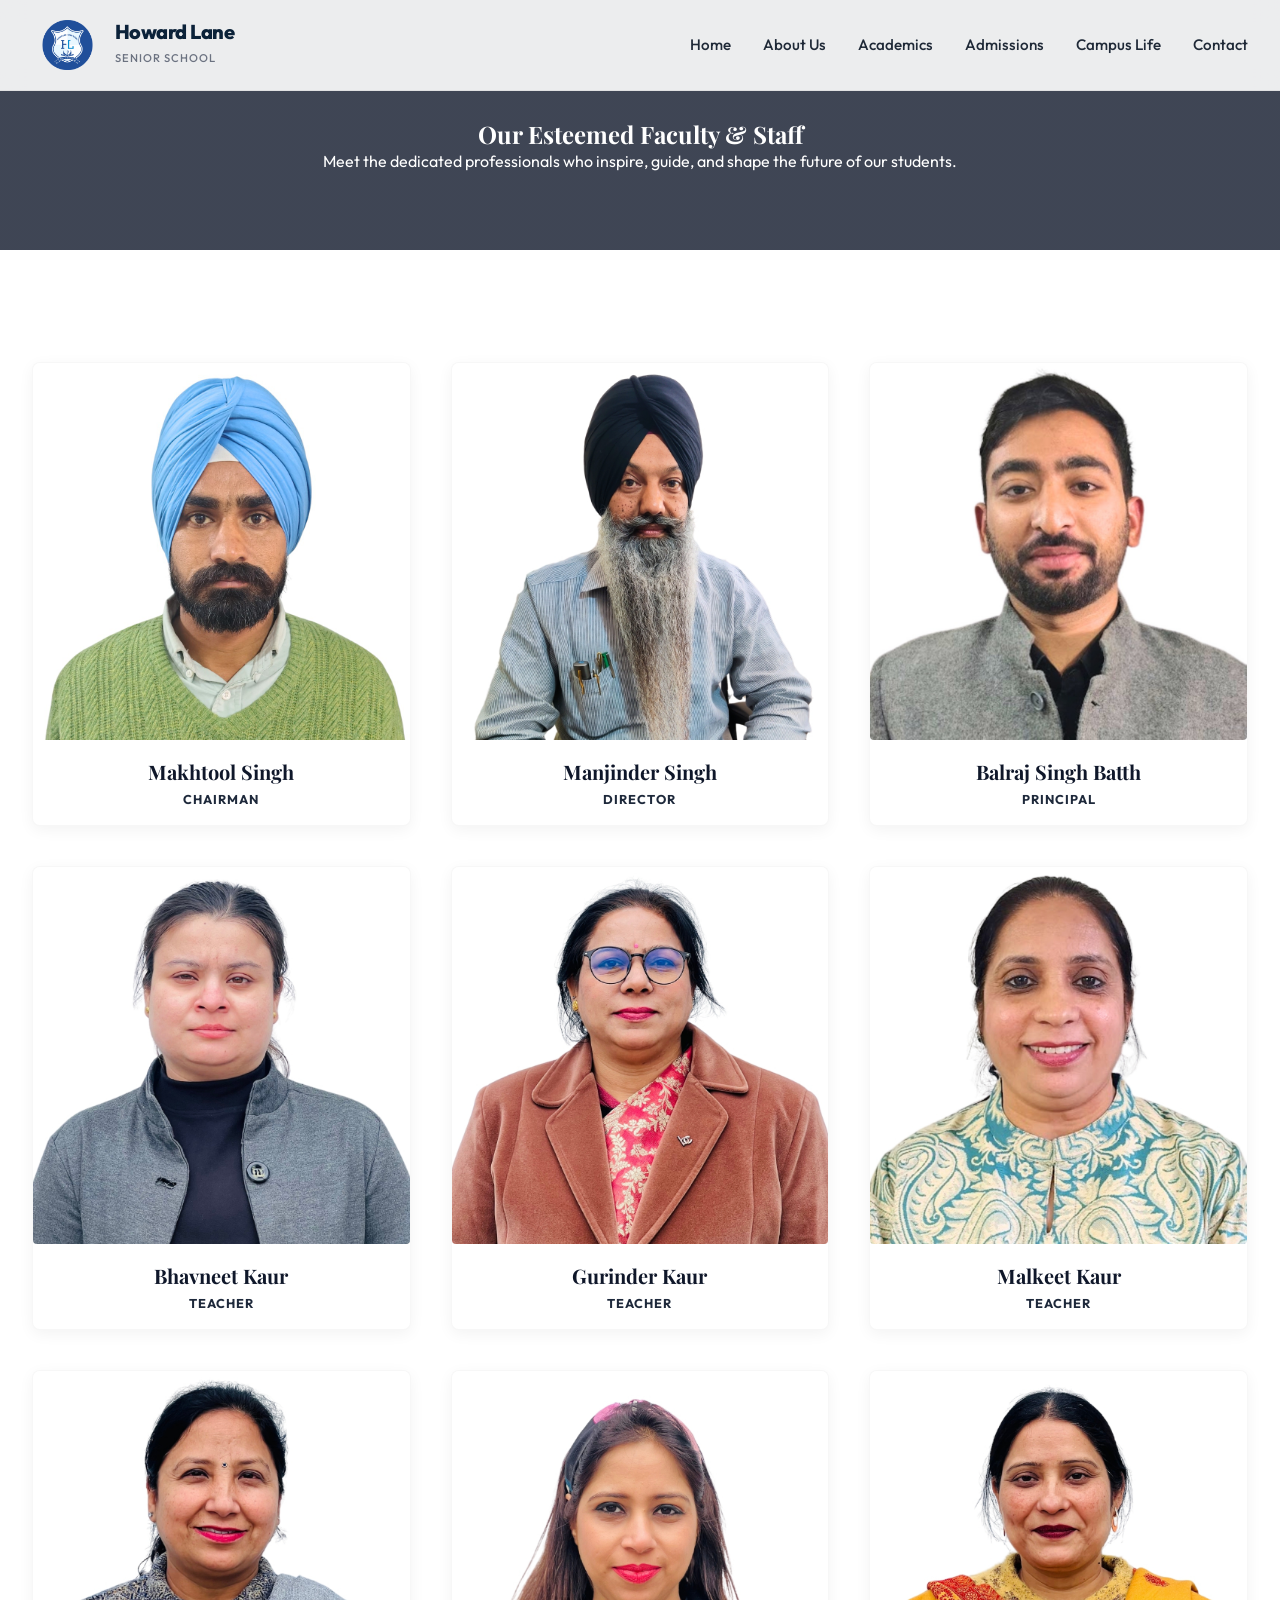
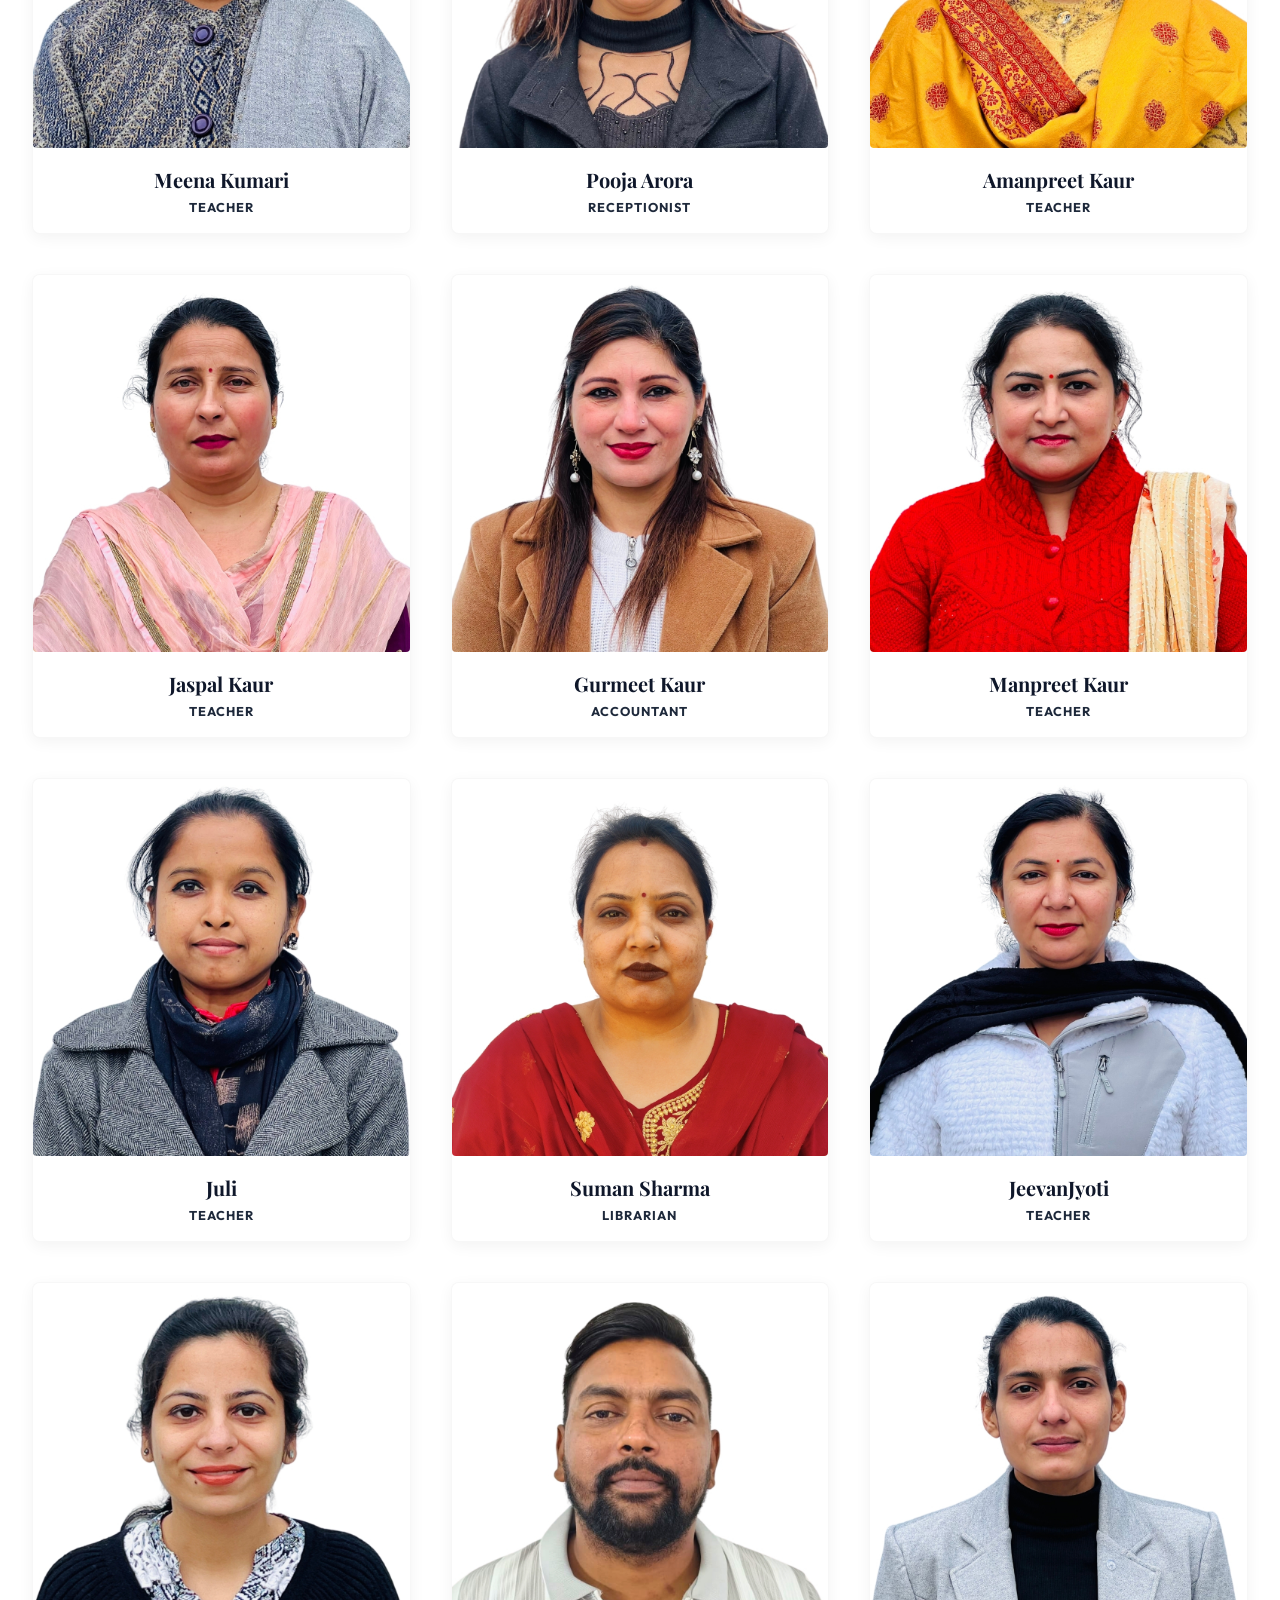
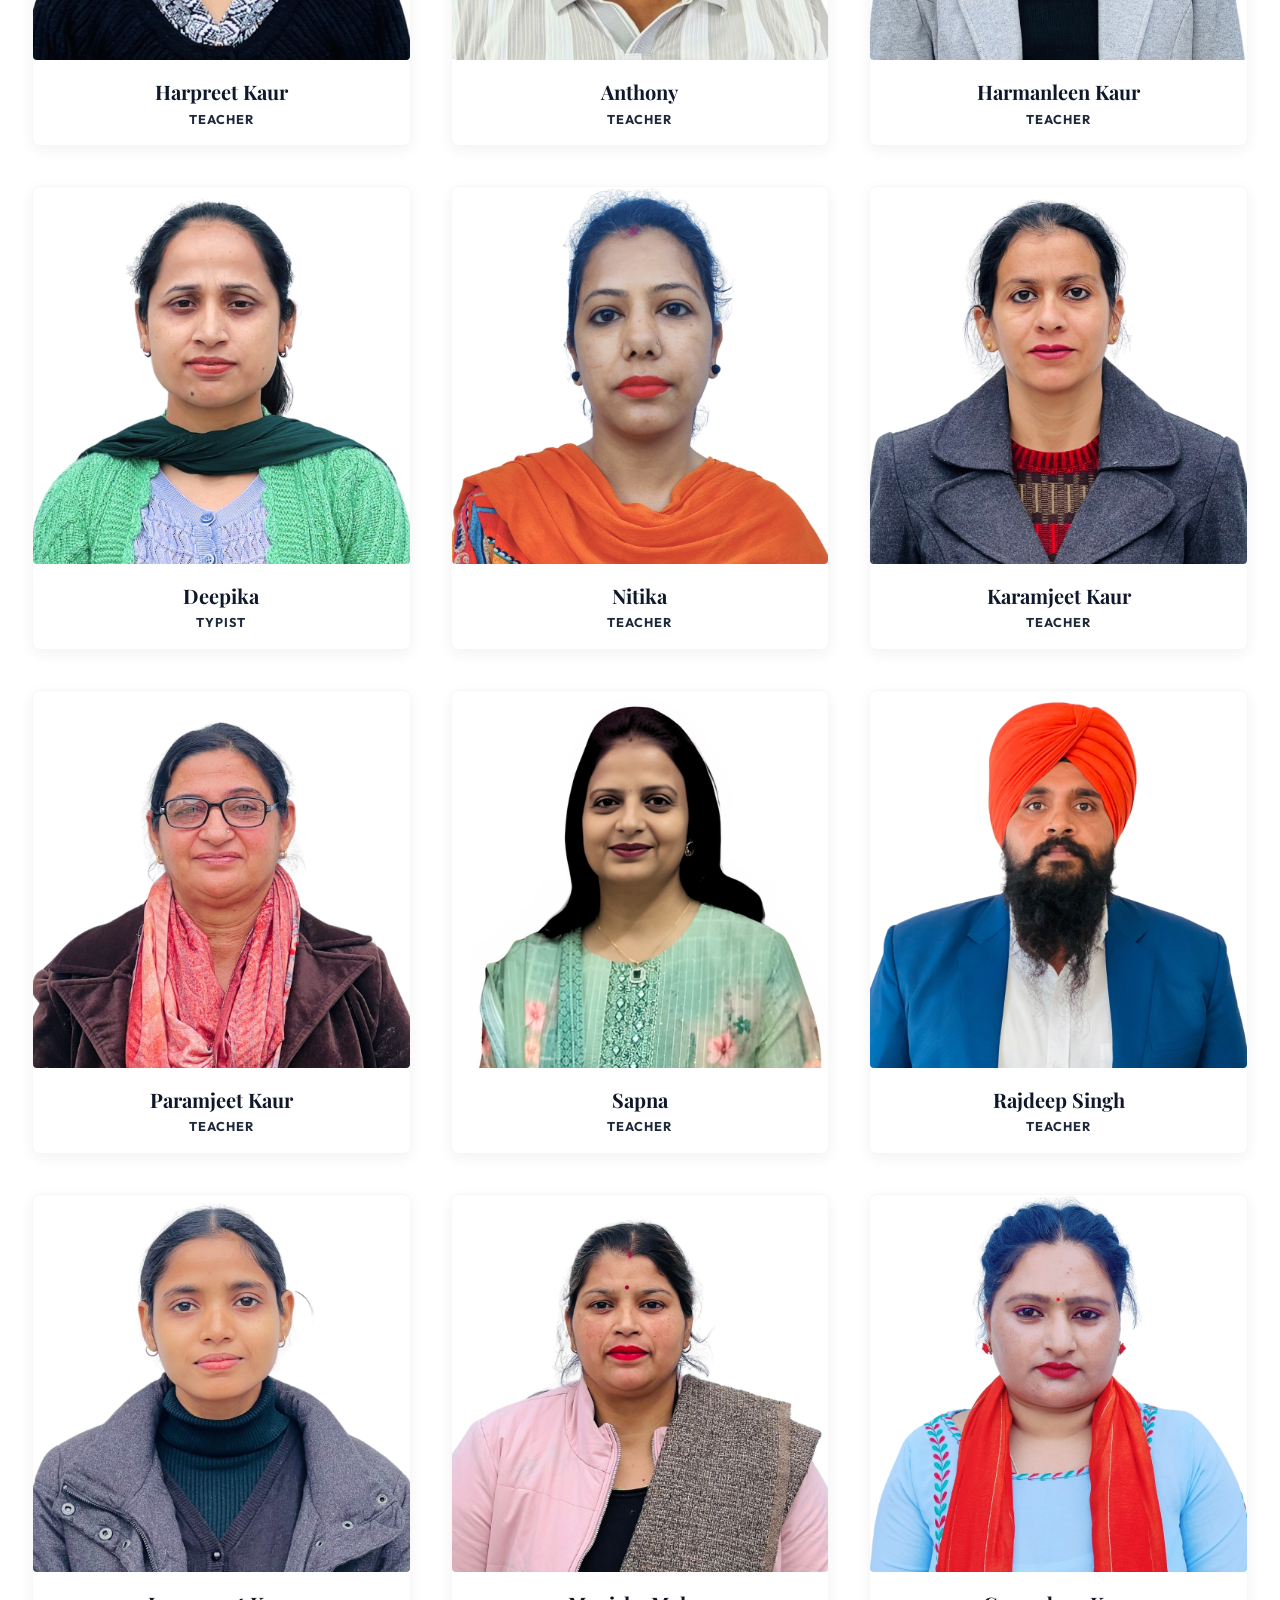
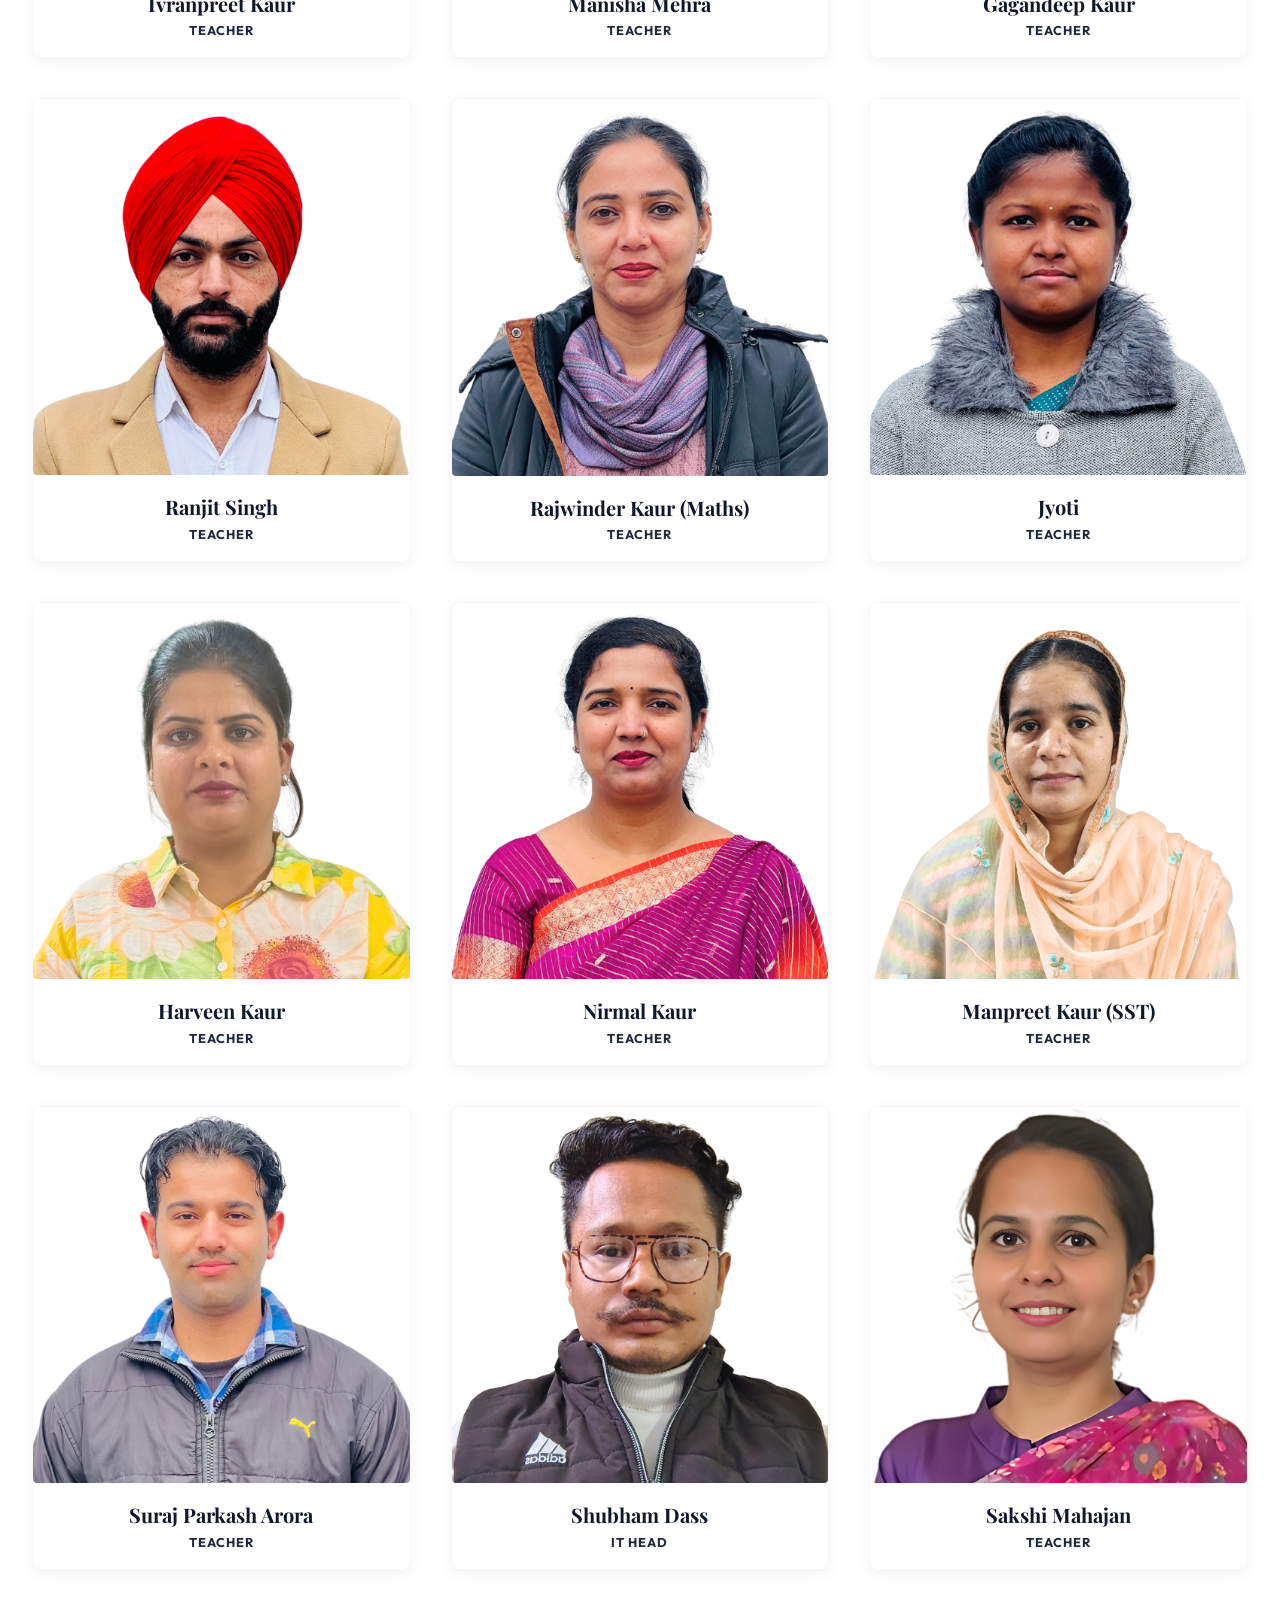
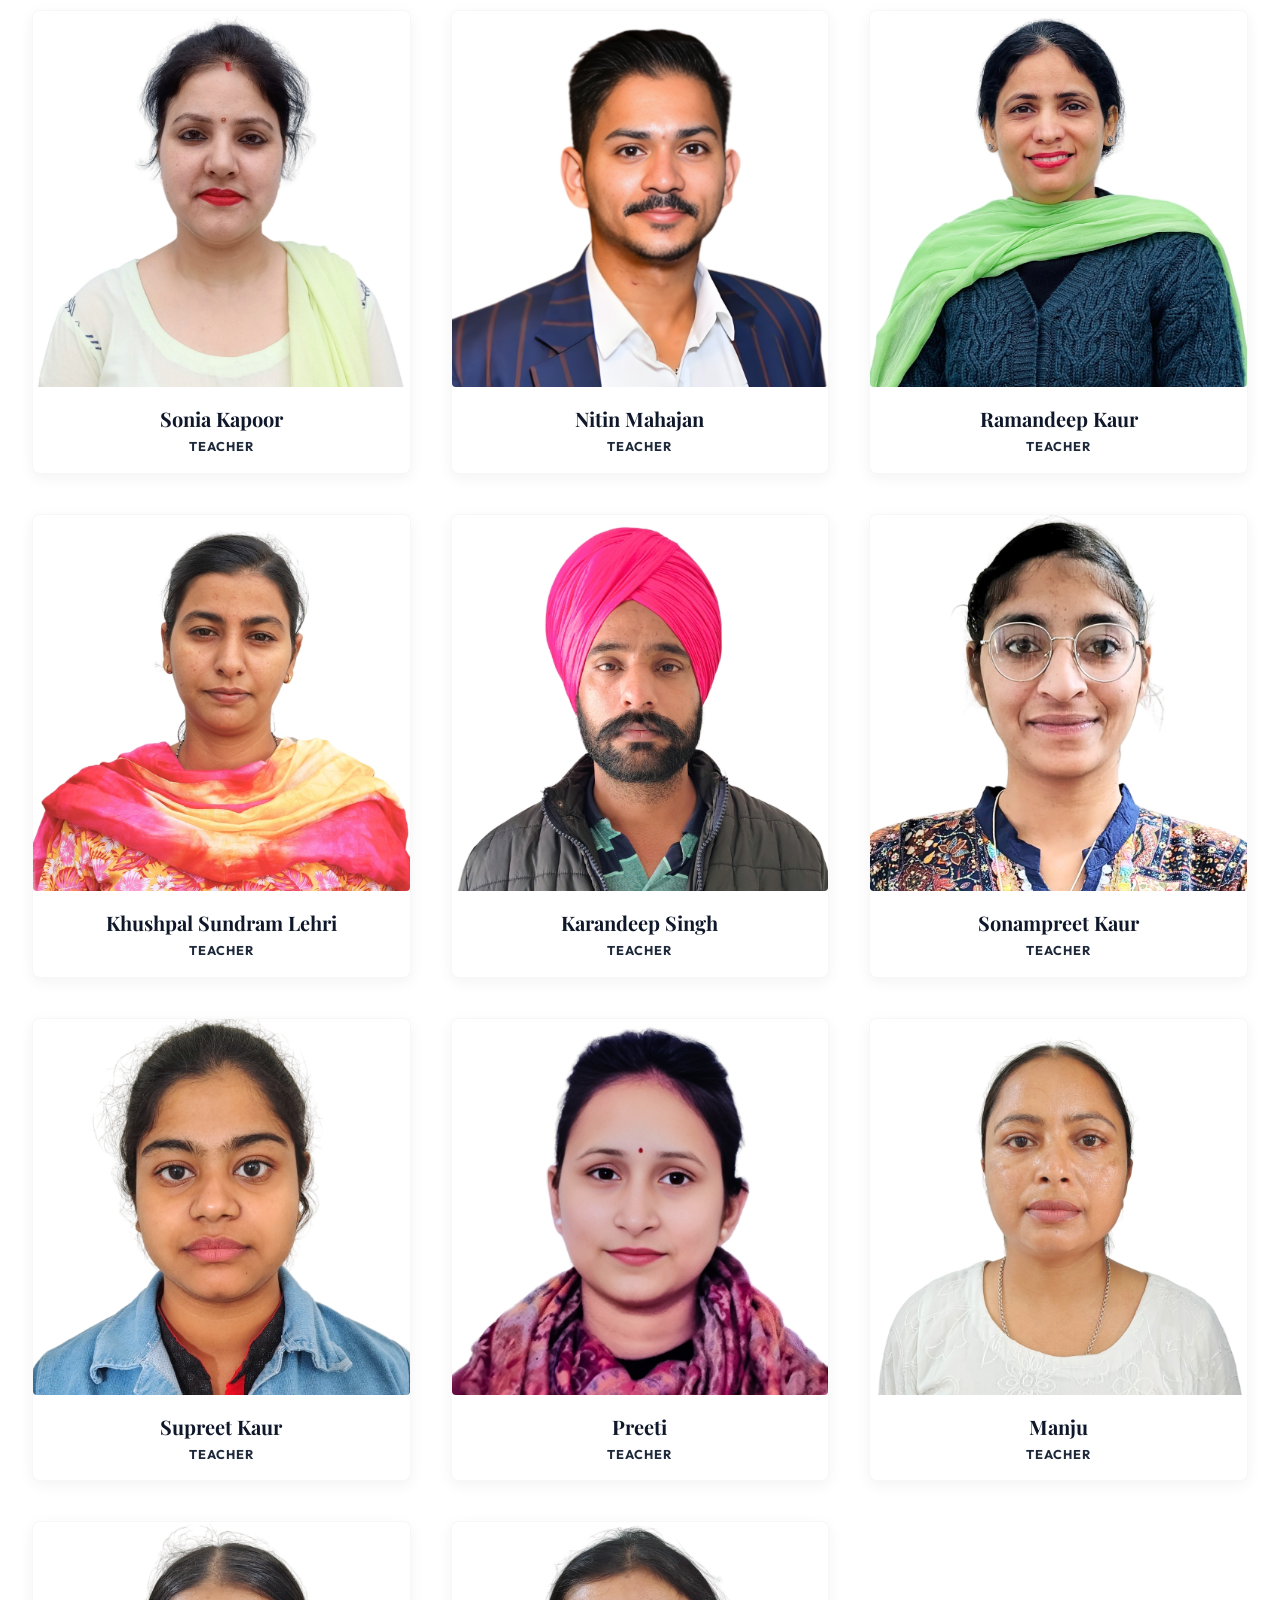
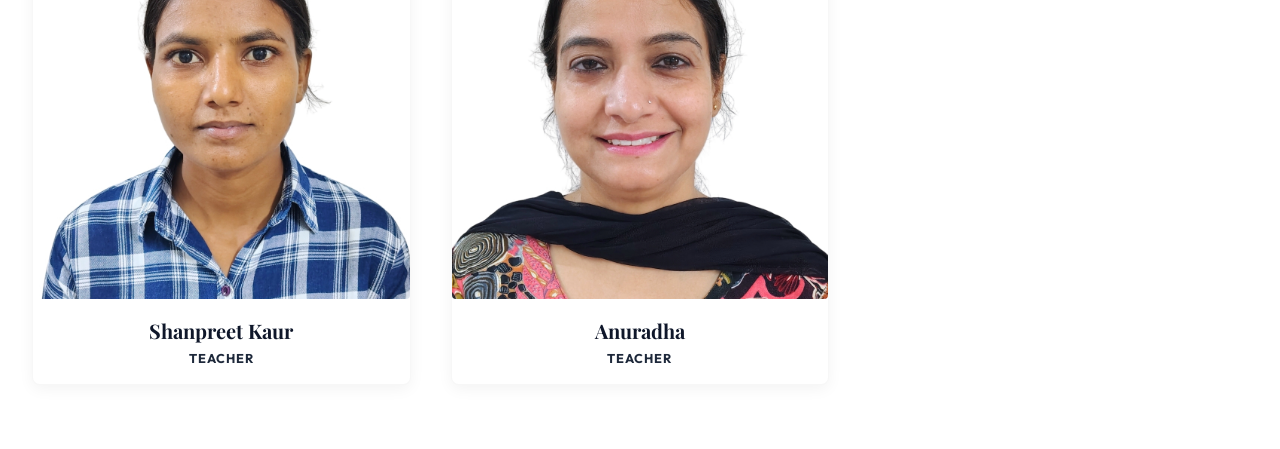
==== commit f17001be: "Add Bhavneet Kaur, Gurinder Kaur and update Chairman & Principal photos" ====
--- a/faculty.html
+++ b/faculty.html
@@ -85,18 +85,48 @@
                     </div>
                 </div>
 
-                <!-- Faculty Principal Sir -->
-                <div class="executive-card">
-                    <div class="faculty-photo">
-                        <img src="assets/staff/Principal_Sir.jpg" alt="Principal Sir">
-                        <div class="faculty-social">
-                            <a href="#"><i class='bx bxl-linkedin'></i></a>
-                            <a href="#"><i class='bx bx-envelope'></i></a>
-                        </div>
-                    </div>
-                    <div class="faculty-info">
-                        <h3 class="faculty-name">Principal Sir</h3>
+                <!-- Faculty Balraj Singh Batth -->
+                <div class="executive-card">
+                    <div class="faculty-photo">
+                        <img src="assets/staff/Principal_Sir.jpg" alt="Balraj Singh Batth">
+                        <div class="faculty-social">
+                            <a href="#"><i class='bx bxl-linkedin'></i></a>
+                            <a href="#"><i class='bx bx-envelope'></i></a>
+                        </div>
+                    </div>
+                    <div class="faculty-info">
+                        <h3 class="faculty-name">Balraj Singh Batth</h3>
                         <p class="faculty-designation">Principal</p>
+                    </div>
+                </div>
+
+                <!-- Faculty Bhavneet Kaur -->
+                <div class="executive-card">
+                    <div class="faculty-photo">
+                        <img src="assets/staff/Bhavneet_Kaur.jpg" alt="Bhavneet Kaur">
+                        <div class="faculty-social">
+                            <a href="#"><i class='bx bxl-linkedin'></i></a>
+                            <a href="#"><i class='bx bx-envelope'></i></a>
+                        </div>
+                    </div>
+                    <div class="faculty-info">
+                        <h3 class="faculty-name">Bhavneet Kaur</h3>
+                        <p class="faculty-designation">Teacher</p>
+                    </div>
+                </div>
+
+                <!-- Faculty Gurinder Kaur -->
+                <div class="executive-card">
+                    <div class="faculty-photo">
+                        <img src="assets/staff/Gurinder_Kaur.jpg" alt="Gurinder Kaur">
+                        <div class="faculty-social">
+                            <a href="#"><i class='bx bxl-linkedin'></i></a>
+                            <a href="#"><i class='bx bx-envelope'></i></a>
+                        </div>
+                    </div>
+                    <div class="faculty-info">
+                        <h3 class="faculty-name">Gurinder Kaur</h3>
+                        <p class="faculty-designation">Teacher</p>
                     </div>
                 </div>
                 <!-- Faculty Malkeet Kaur -->
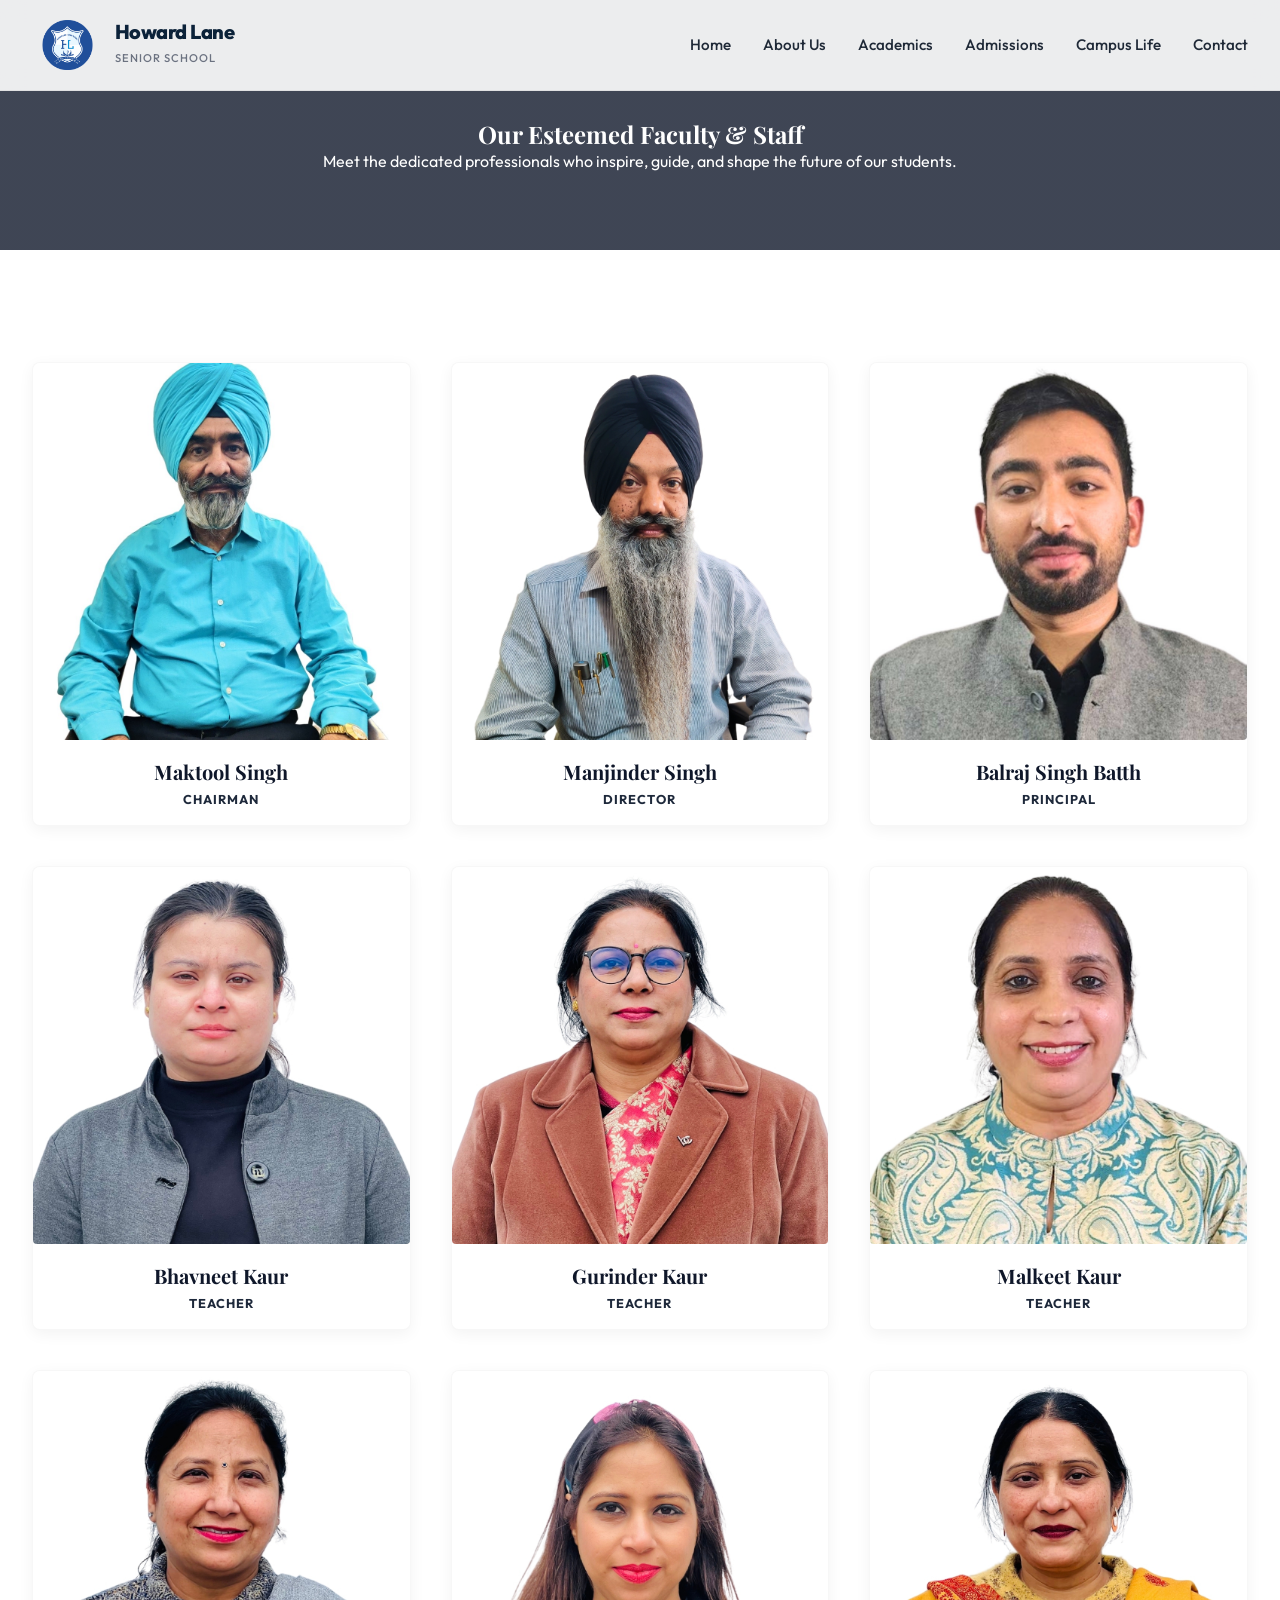
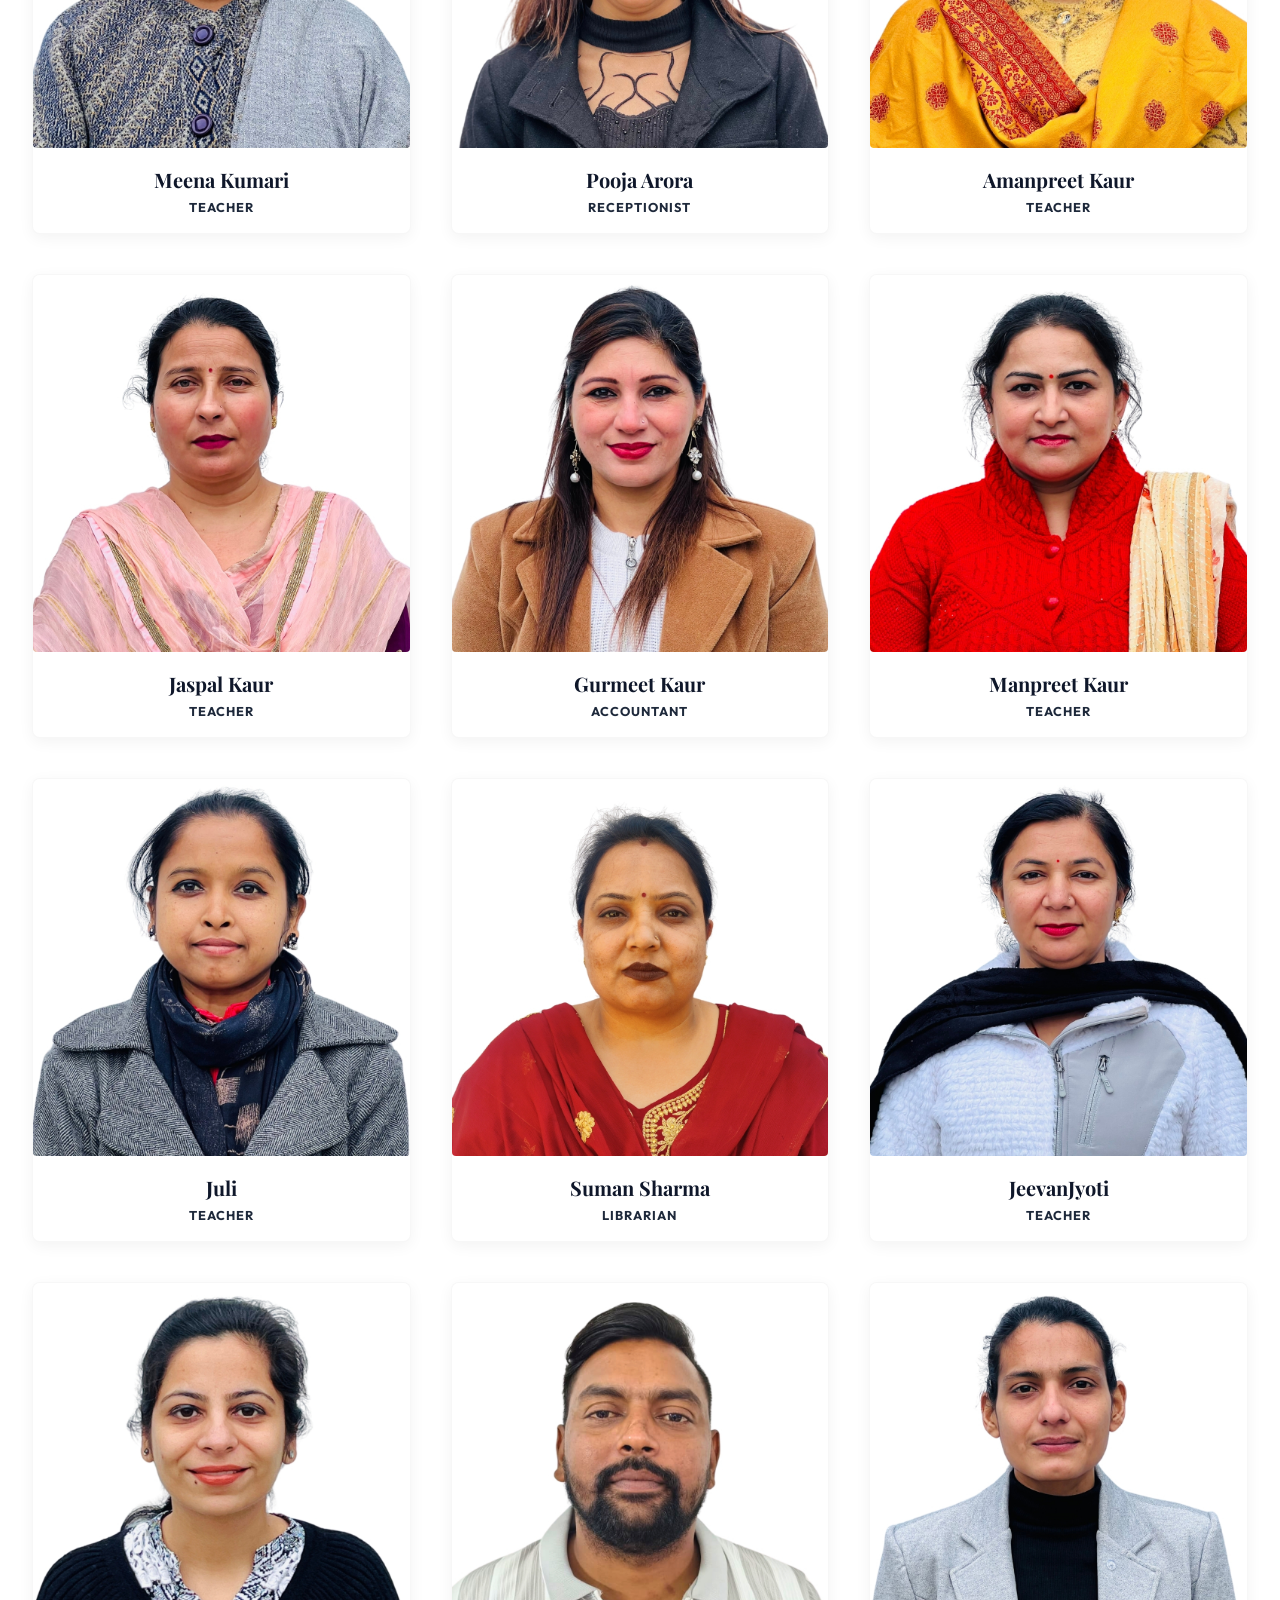
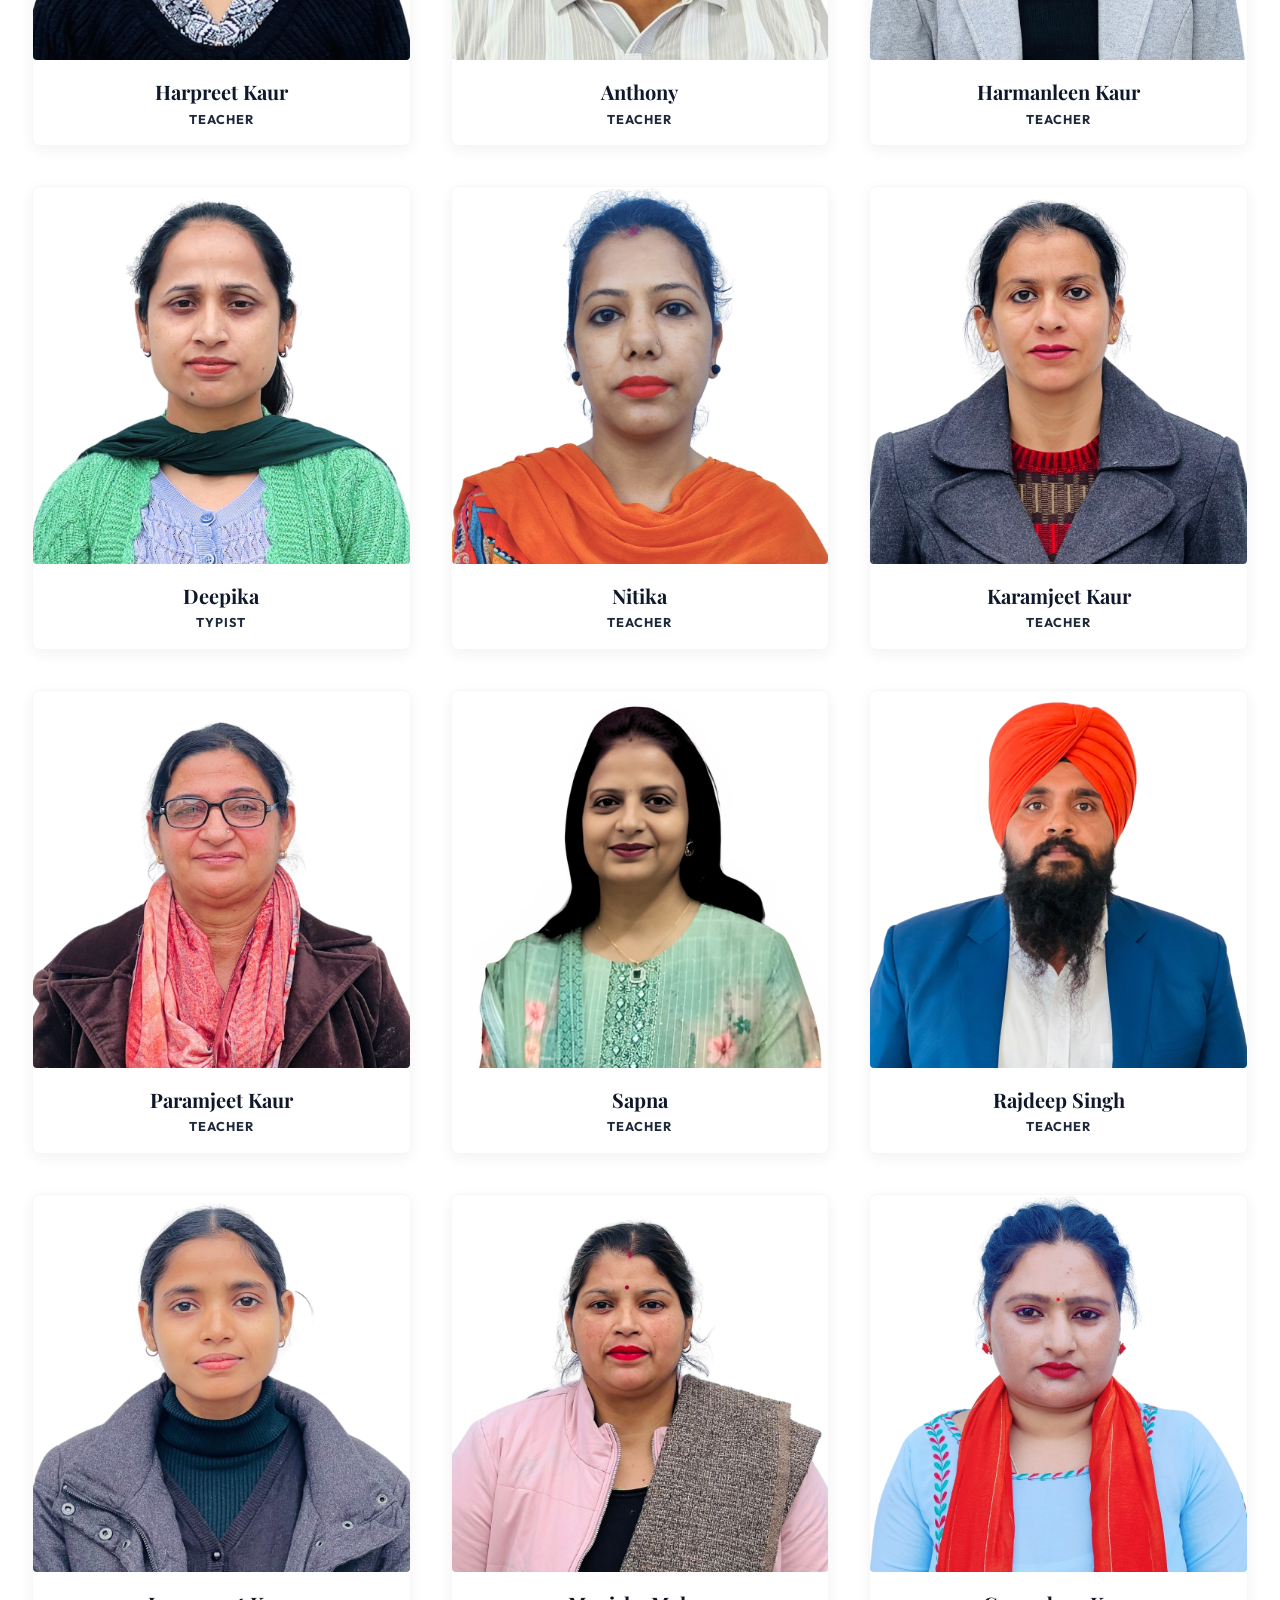
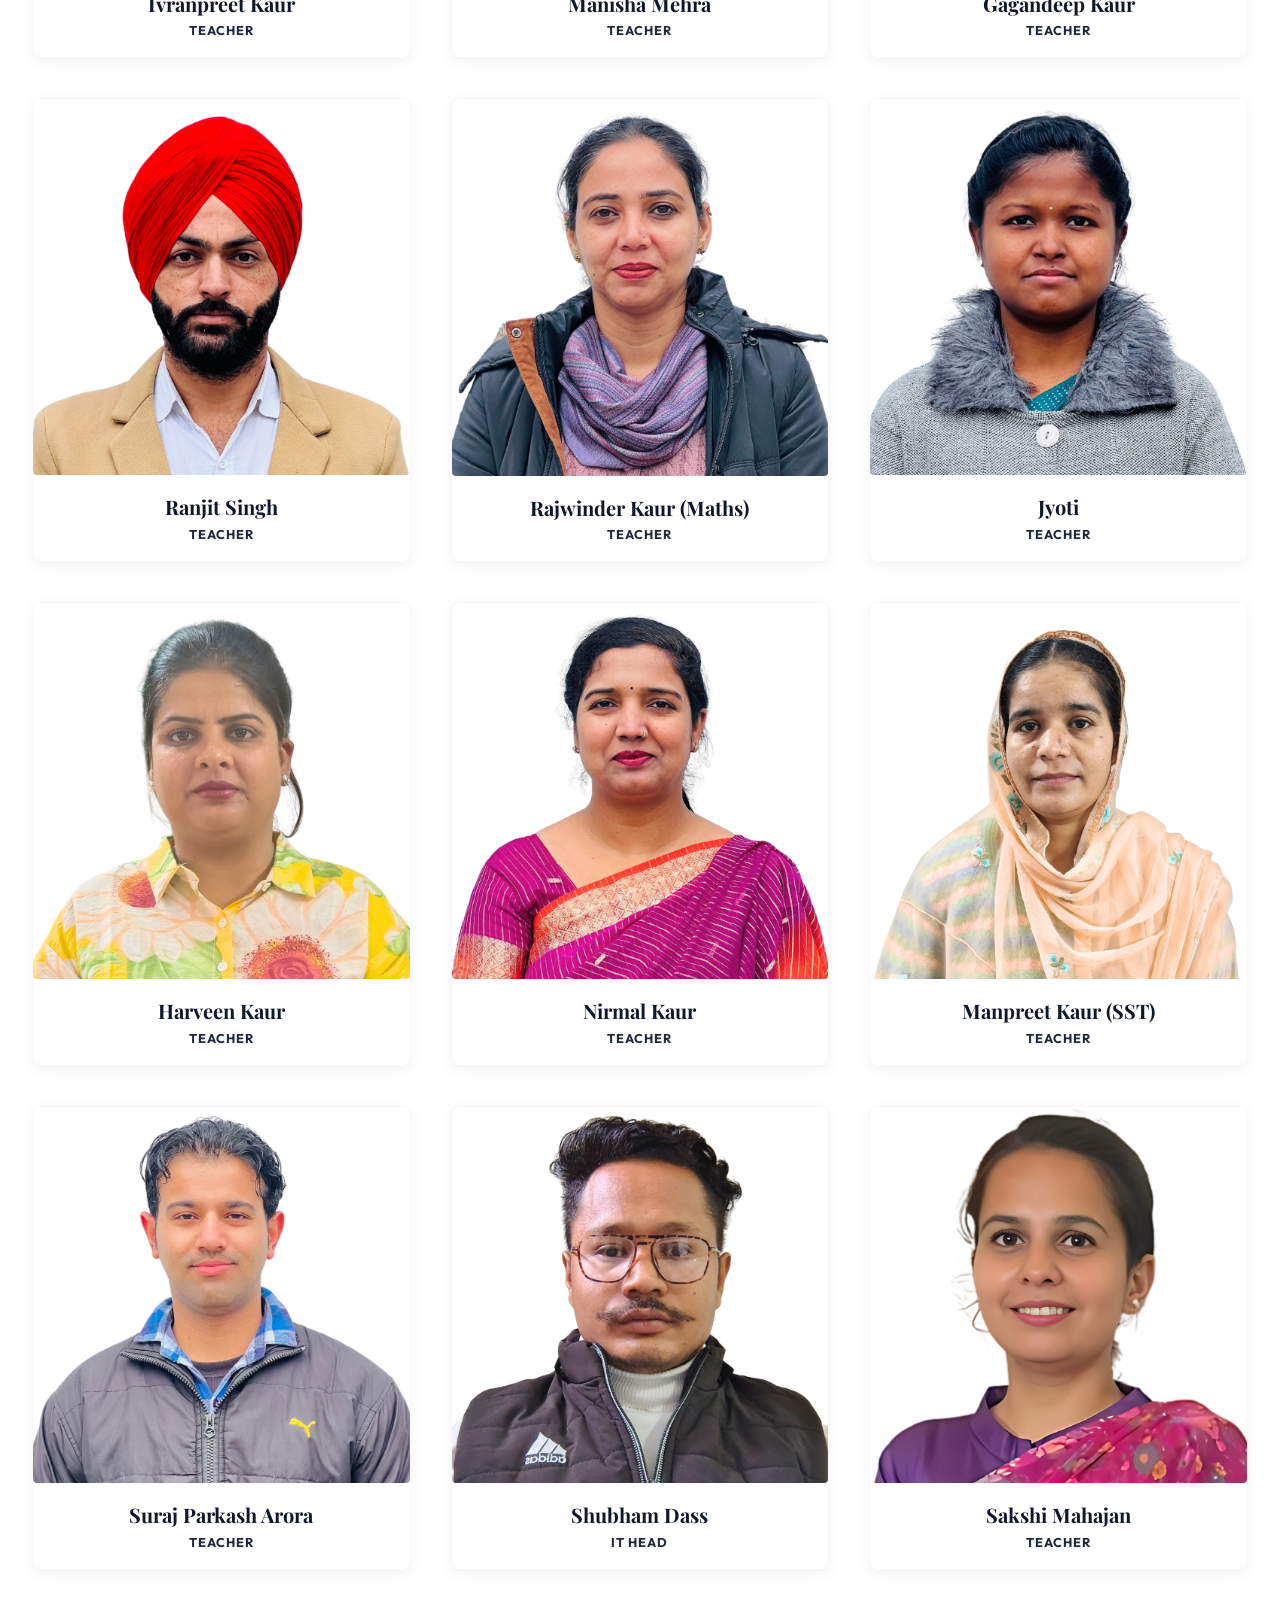
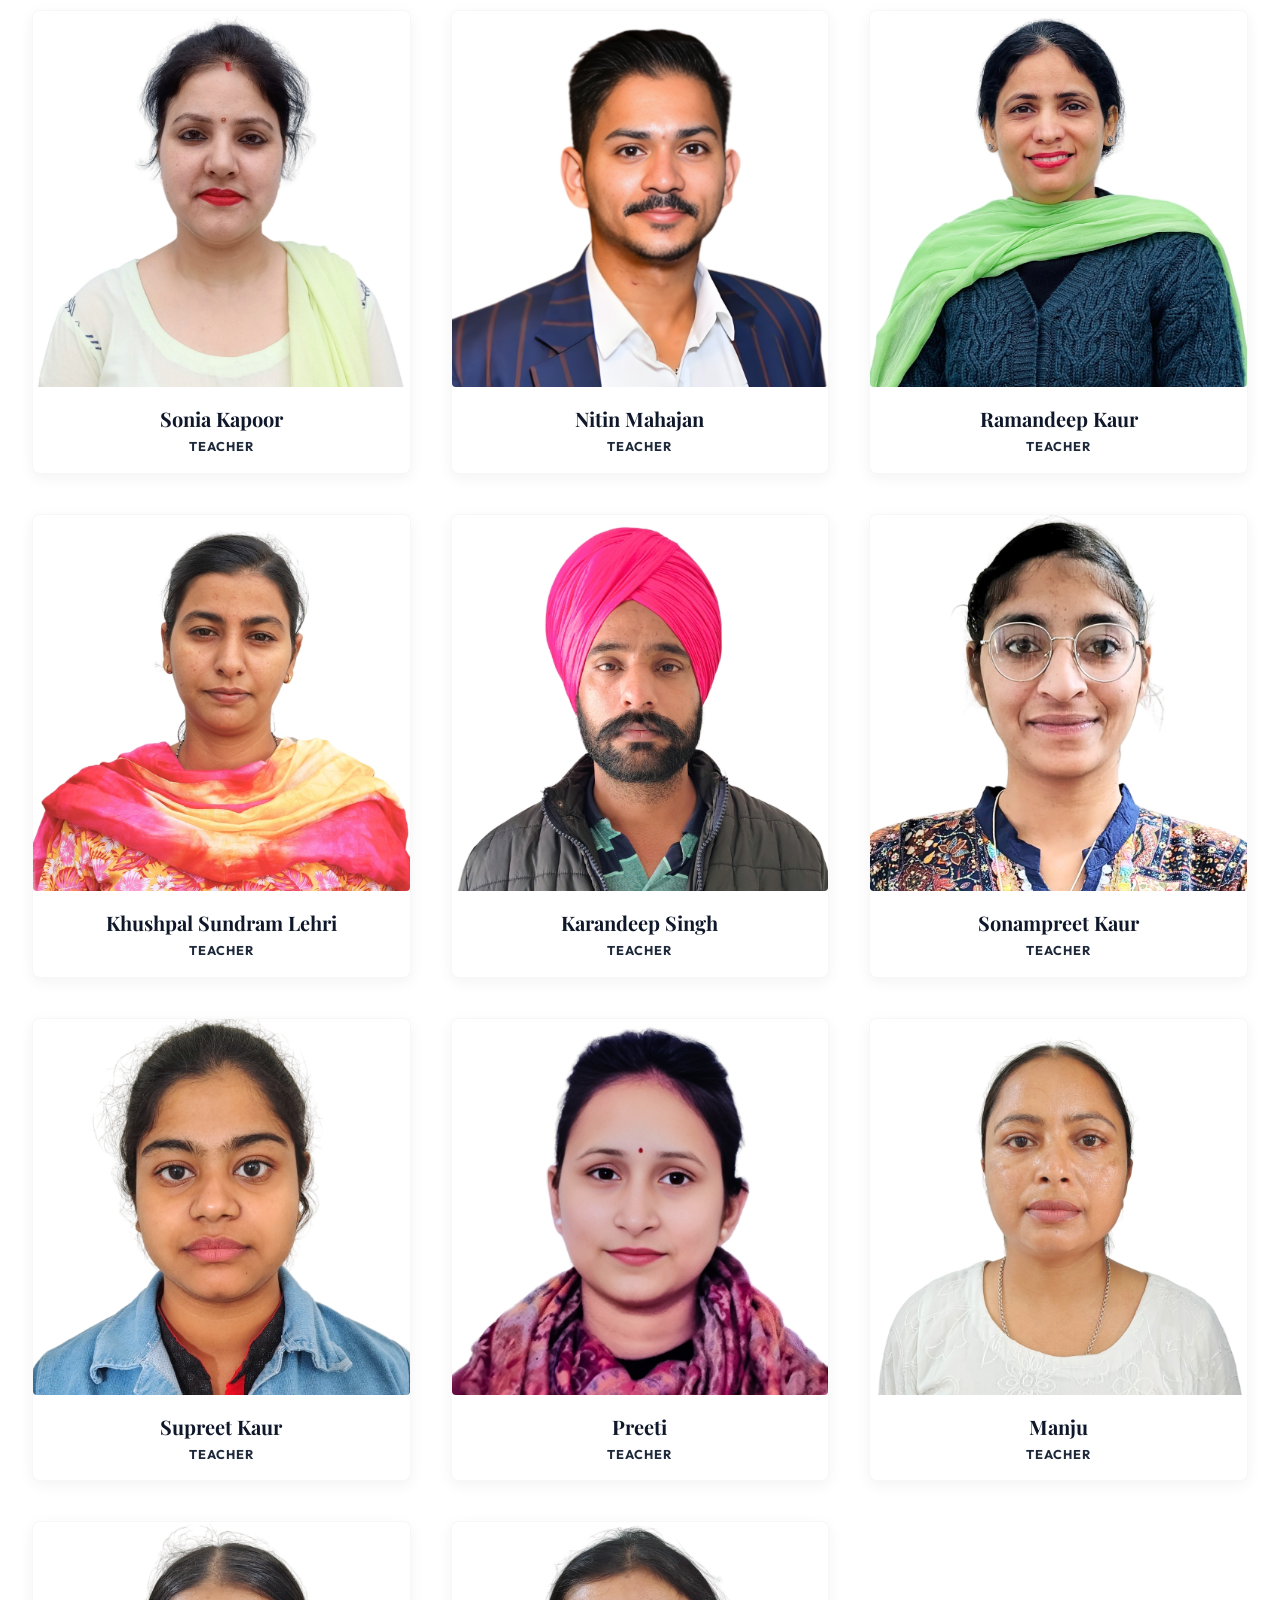
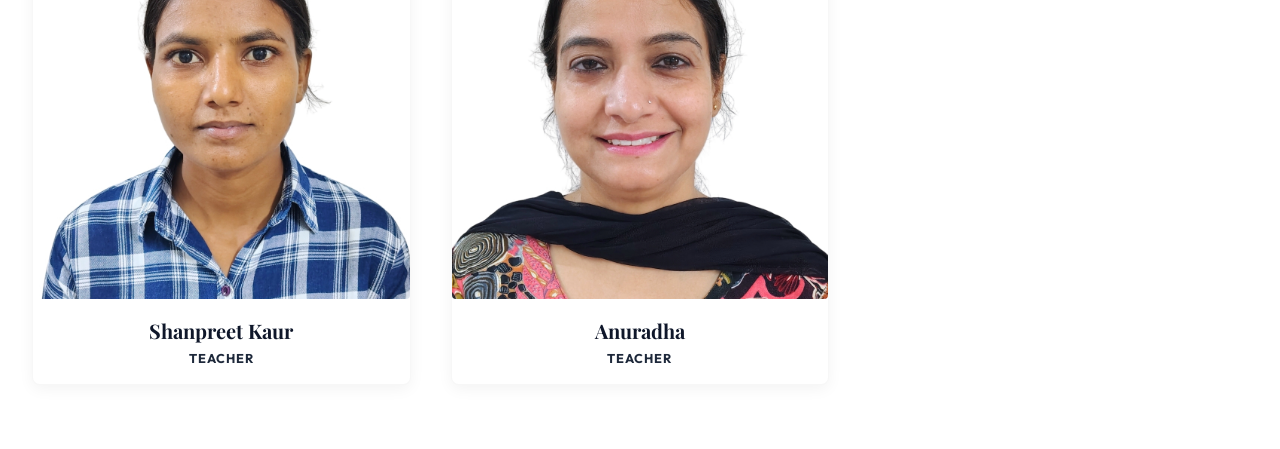
==== commit 347b51df: "Refine Chairman name to Maktool Singh and update correct photo" ====
--- a/faculty.html
+++ b/faculty.html
@@ -55,17 +55,17 @@
     <section class="faculty-roster" style="padding: 4rem 0; background-color: var(--bg-gray);">
         <div class="container">
             <div class="executive-grid">
-                <!-- Faculty Makhtool Singh (Chairman) -->
-                <div class="executive-card">
-                    <div class="faculty-photo">
-                        <img src="assets/staff/Makhtool_Singh_Chairman_.jpg" alt="Makhtool Singh Chairman ">
-                        <div class="faculty-social">
-                            <a href="#"><i class='bx bxl-linkedin'></i></a>
-                            <a href="#"><i class='bx bx-envelope'></i></a>
-                        </div>
-                    </div>
-                    <div class="faculty-info">
-                        <h3 class="faculty-name">Makhtool Singh </h3>
+                <!-- Faculty Maktool Singh (Chairman) -->
+                <div class="executive-card">
+                    <div class="faculty-photo">
+                        <img src="assets/staff/Maktool_Singh_Chairman_.jpg" alt="Maktool Singh Chairman ">
+                        <div class="faculty-social">
+                            <a href="#"><i class='bx bxl-linkedin'></i></a>
+                            <a href="#"><i class='bx bx-envelope'></i></a>
+                        </div>
+                    </div>
+                    <div class="faculty-info">
+                        <h3 class="faculty-name">Maktool Singh</h3>
                         <p class="faculty-designation">Chairman</p>
                     </div>
                 </div>
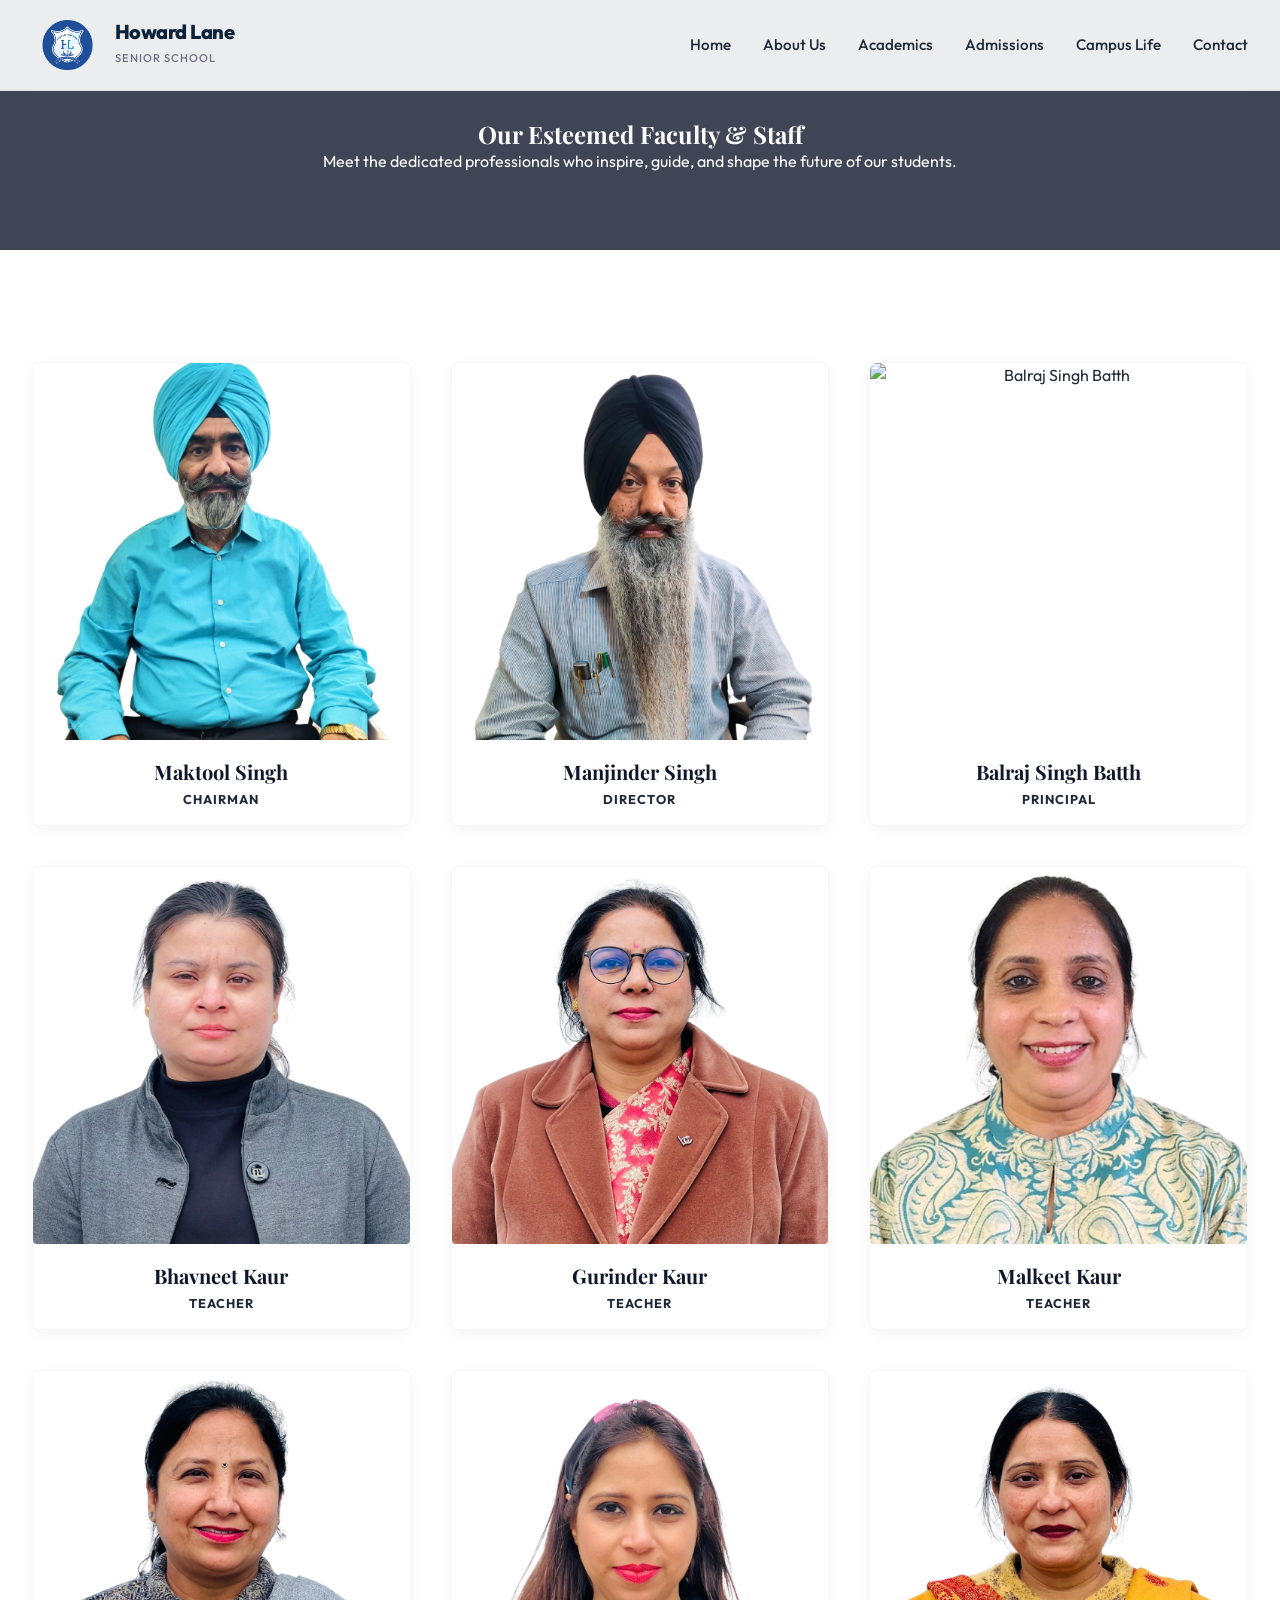
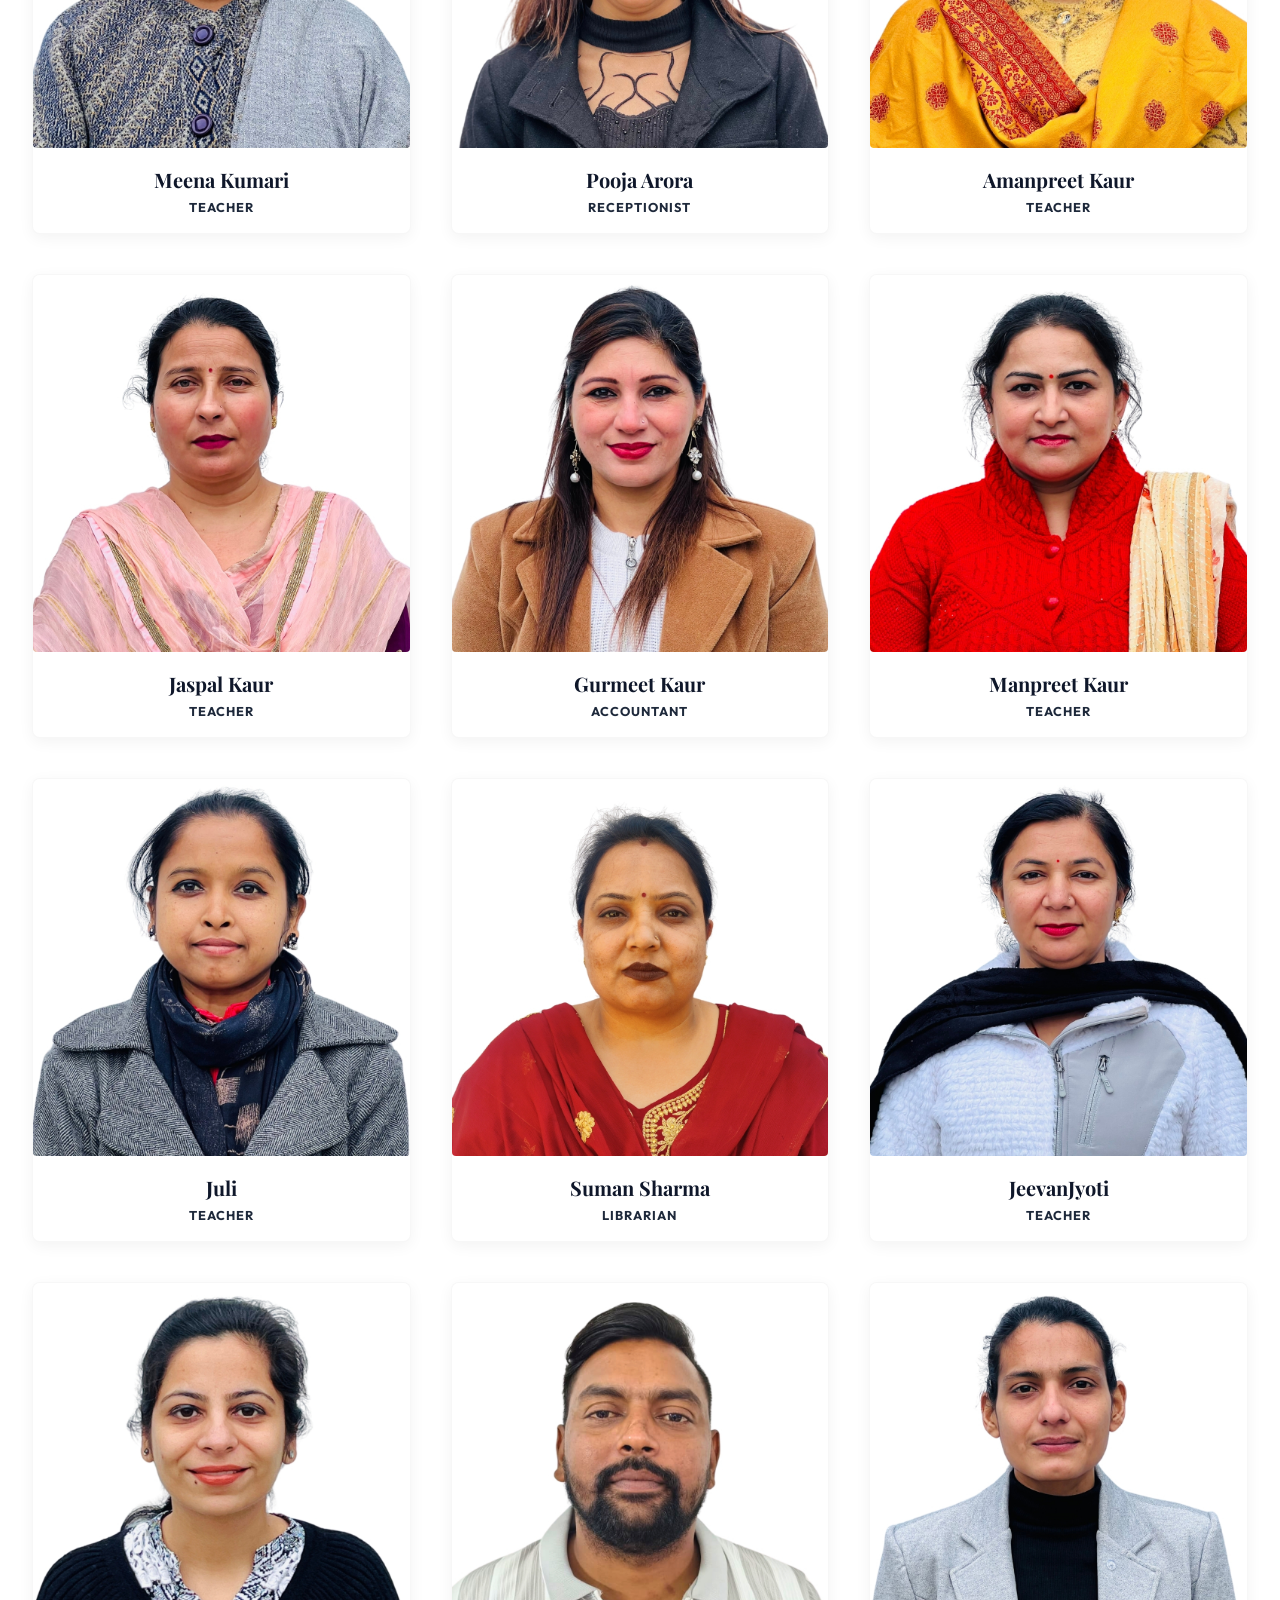
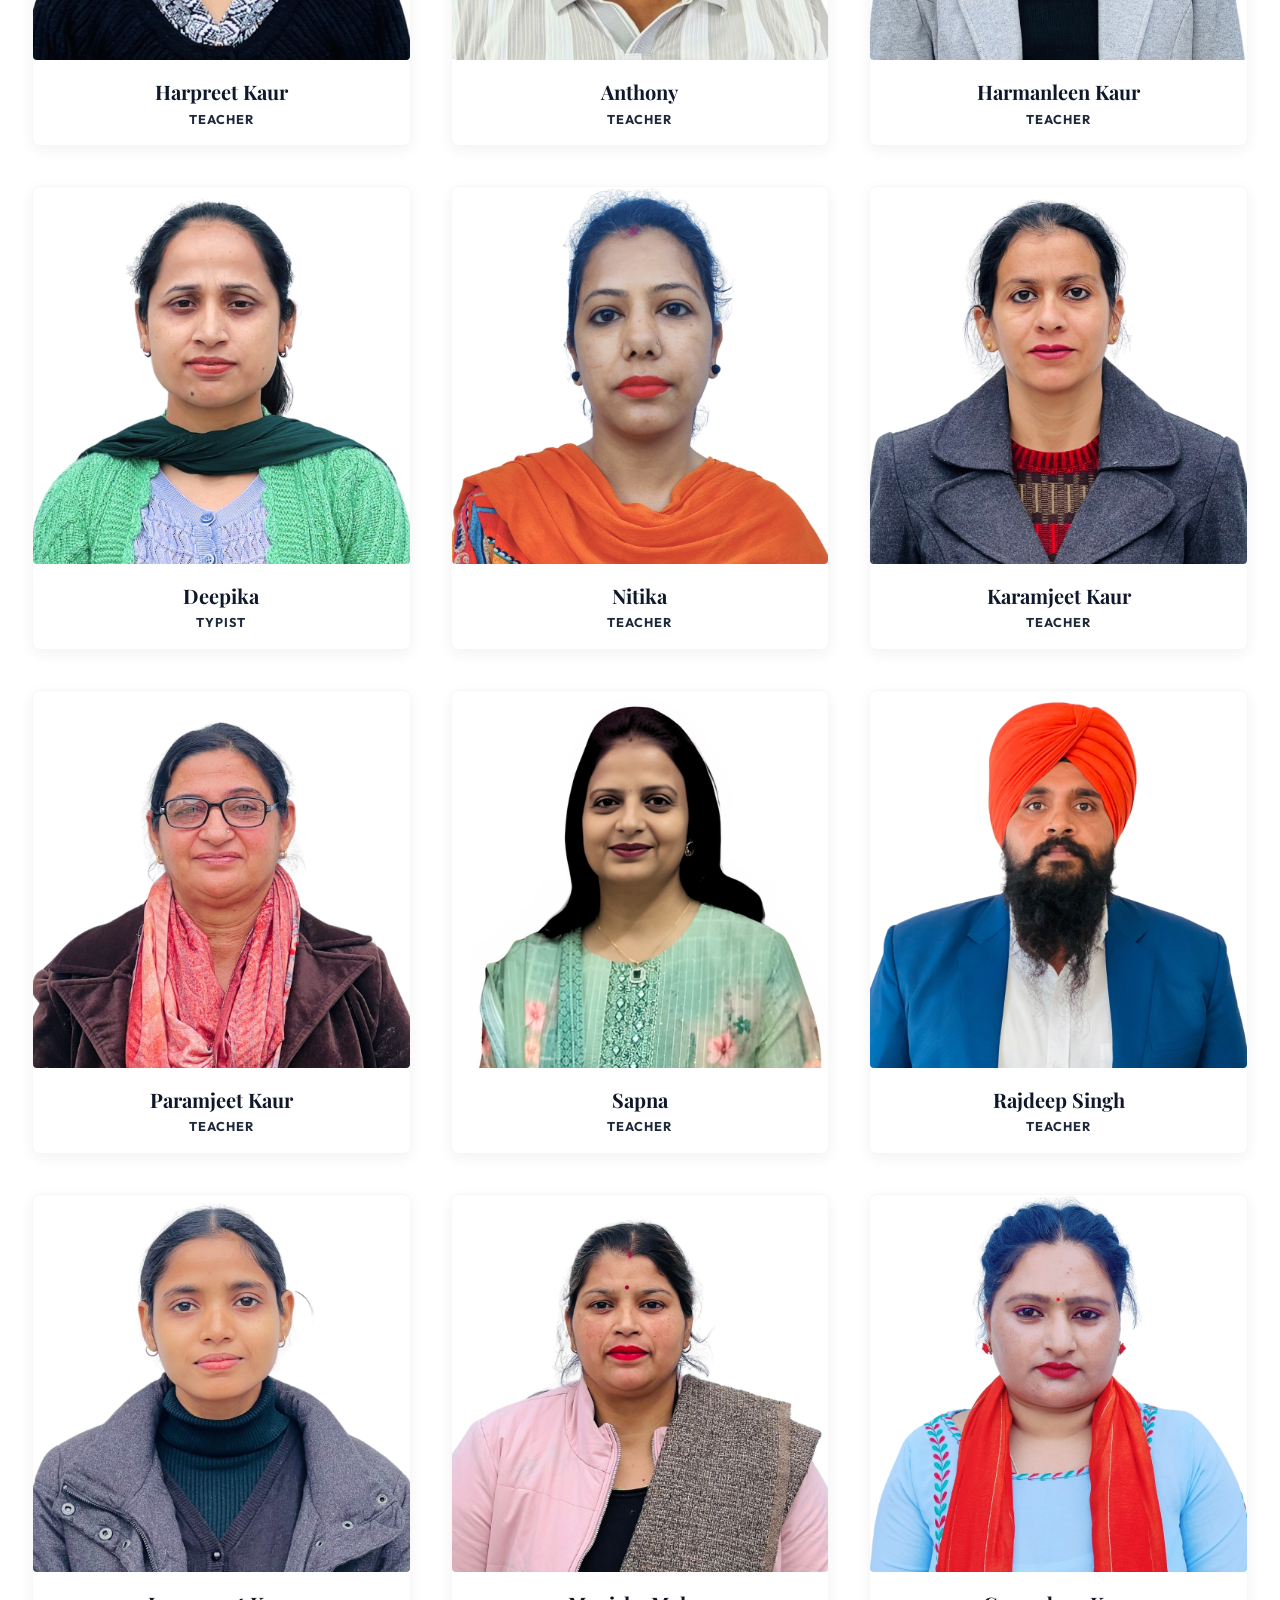
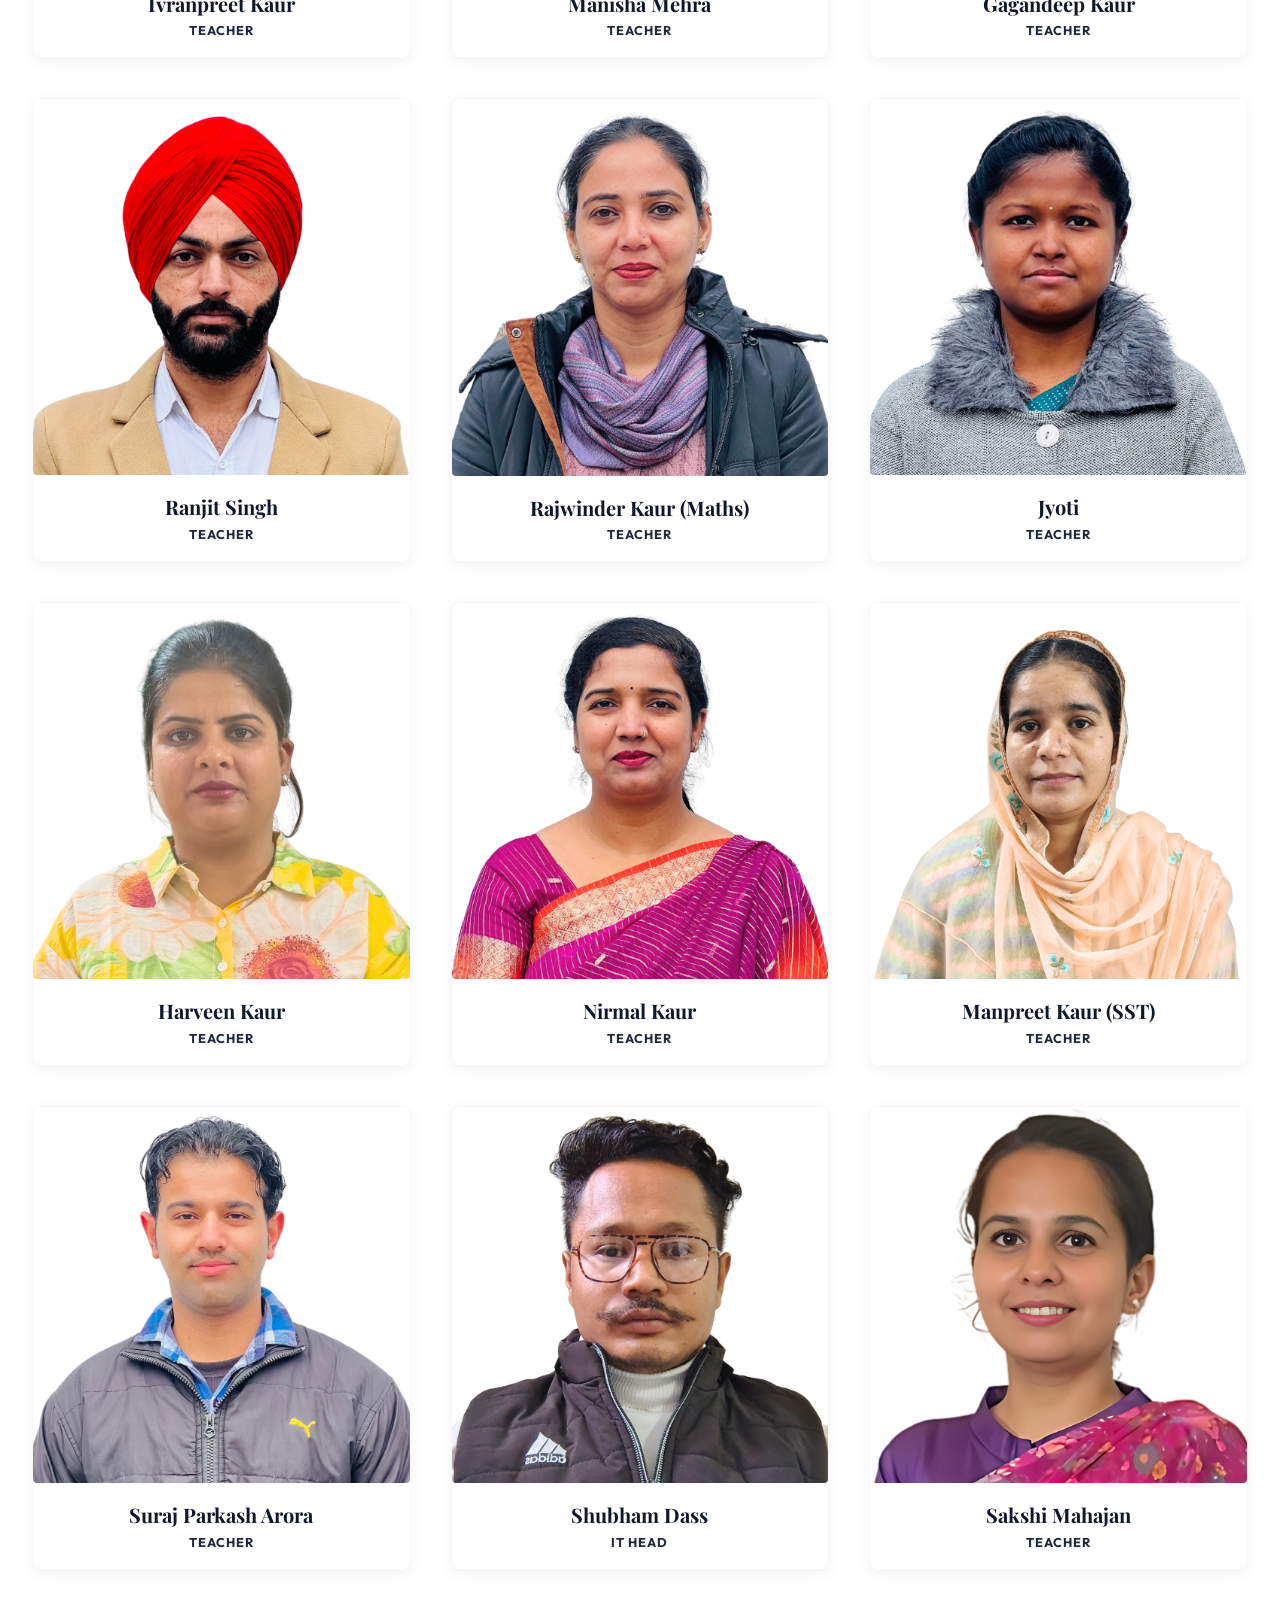
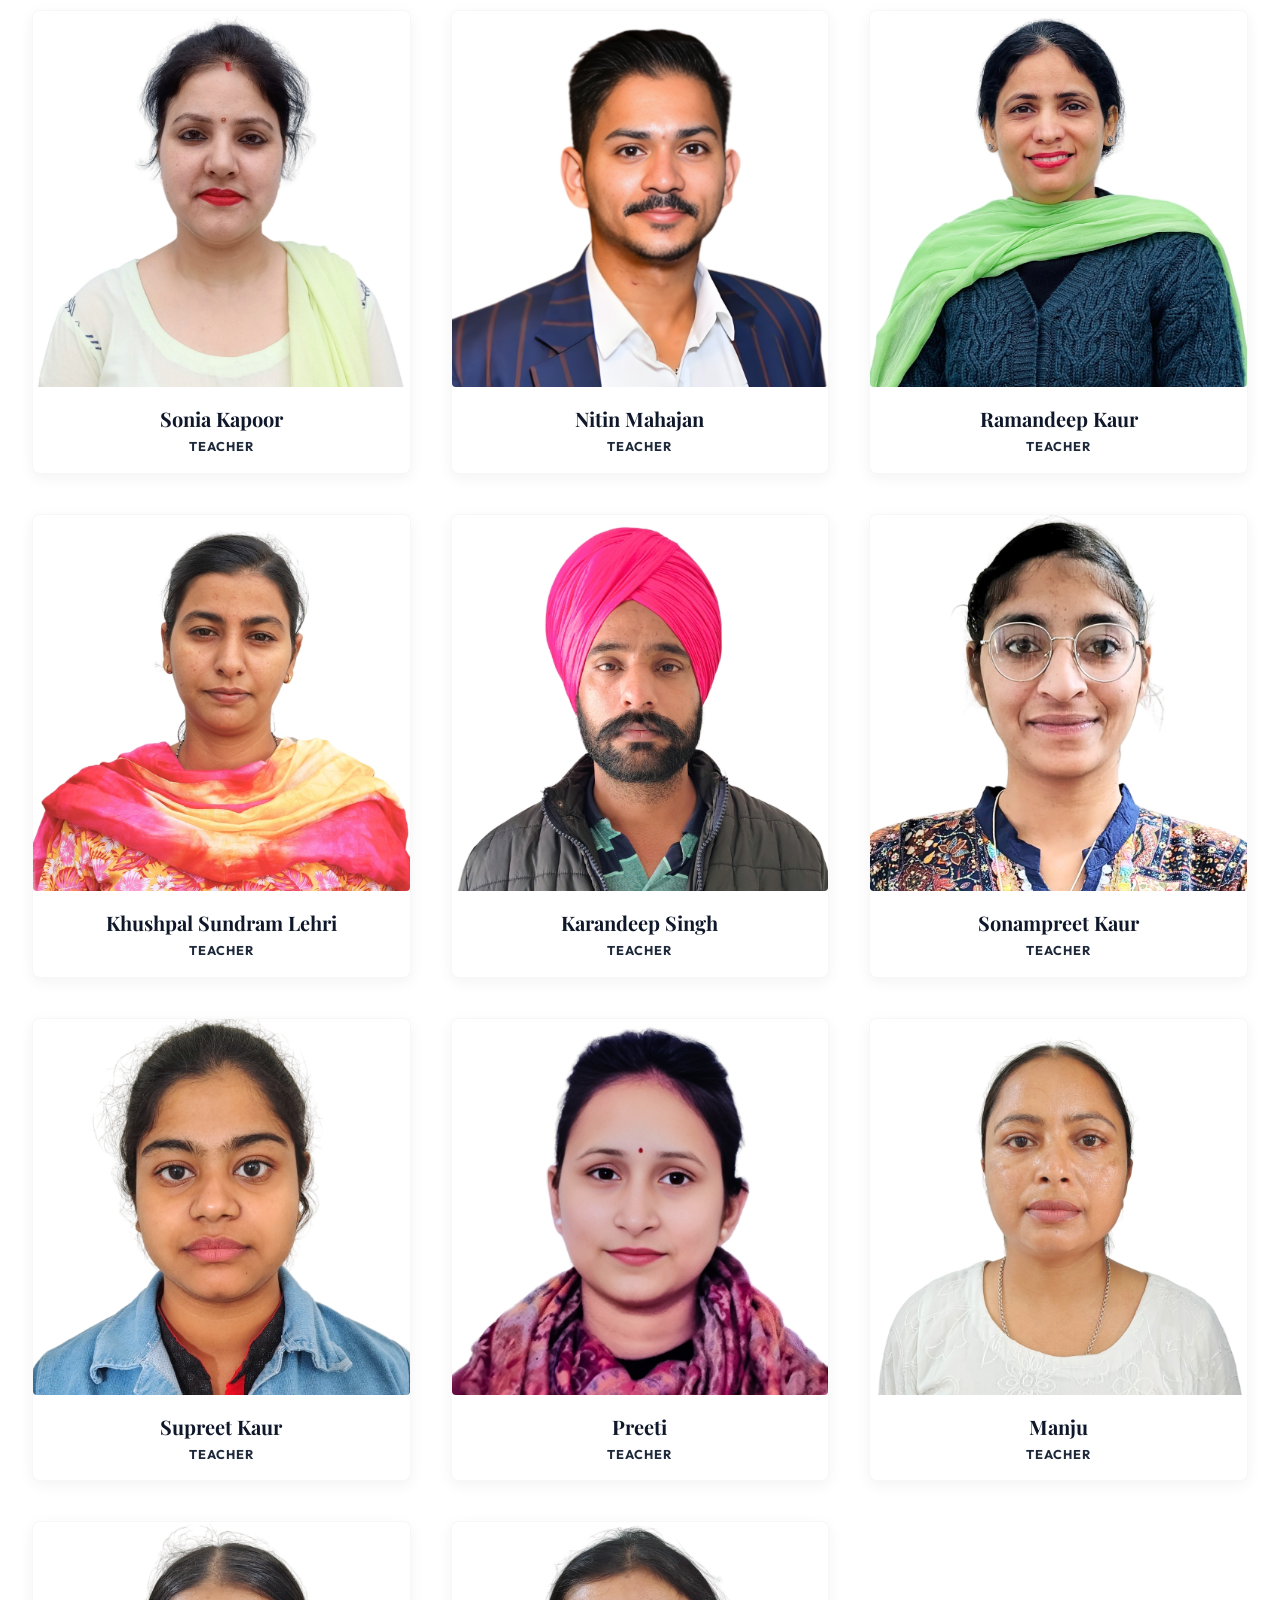
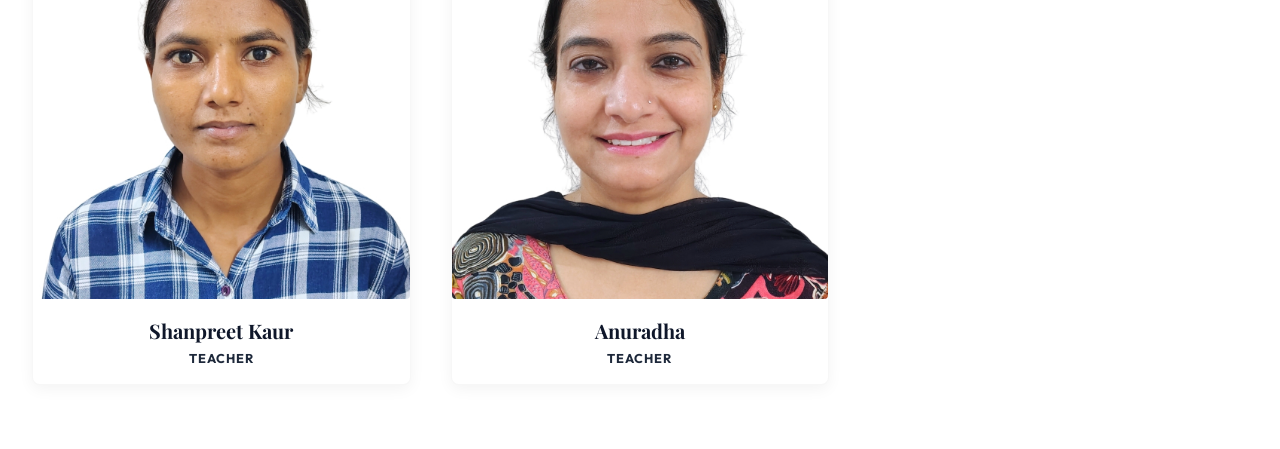
==== commit 72132a37: "Update Principal image references to Principal_Sir_New.jpg" ====
--- a/faculty.html
+++ b/faculty.html
@@ -88,7 +88,7 @@
                 <!-- Faculty Balraj Singh Batth -->
                 <div class="executive-card">
                     <div class="faculty-photo">
-                        <img src="assets/staff/Principal_Sir.jpg" alt="Balraj Singh Batth">
+                        <img src="assets/staff/Principal_Sir_New.jpg" alt="Balraj Singh Batth">
                         <div class="faculty-social">
                             <a href="#"><i class='bx bxl-linkedin'></i></a>
                             <a href="#"><i class='bx bx-envelope'></i></a>
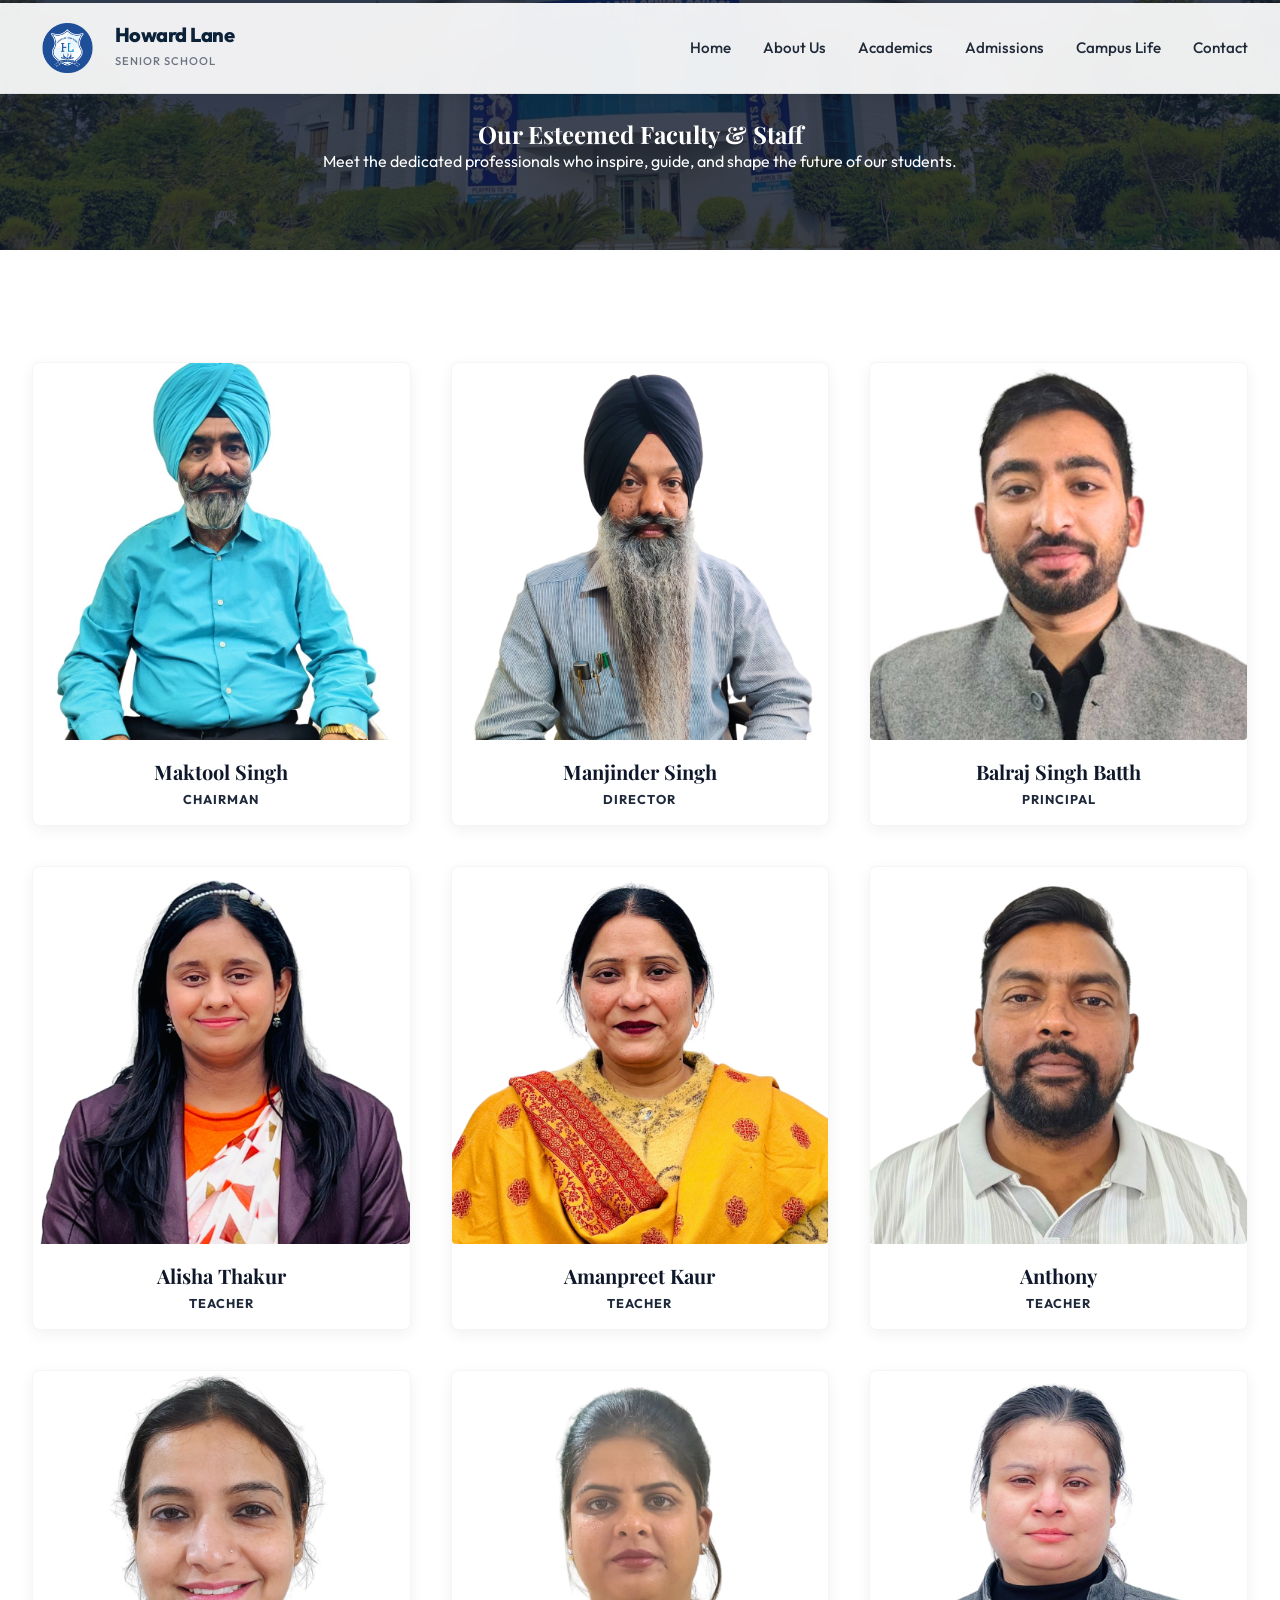
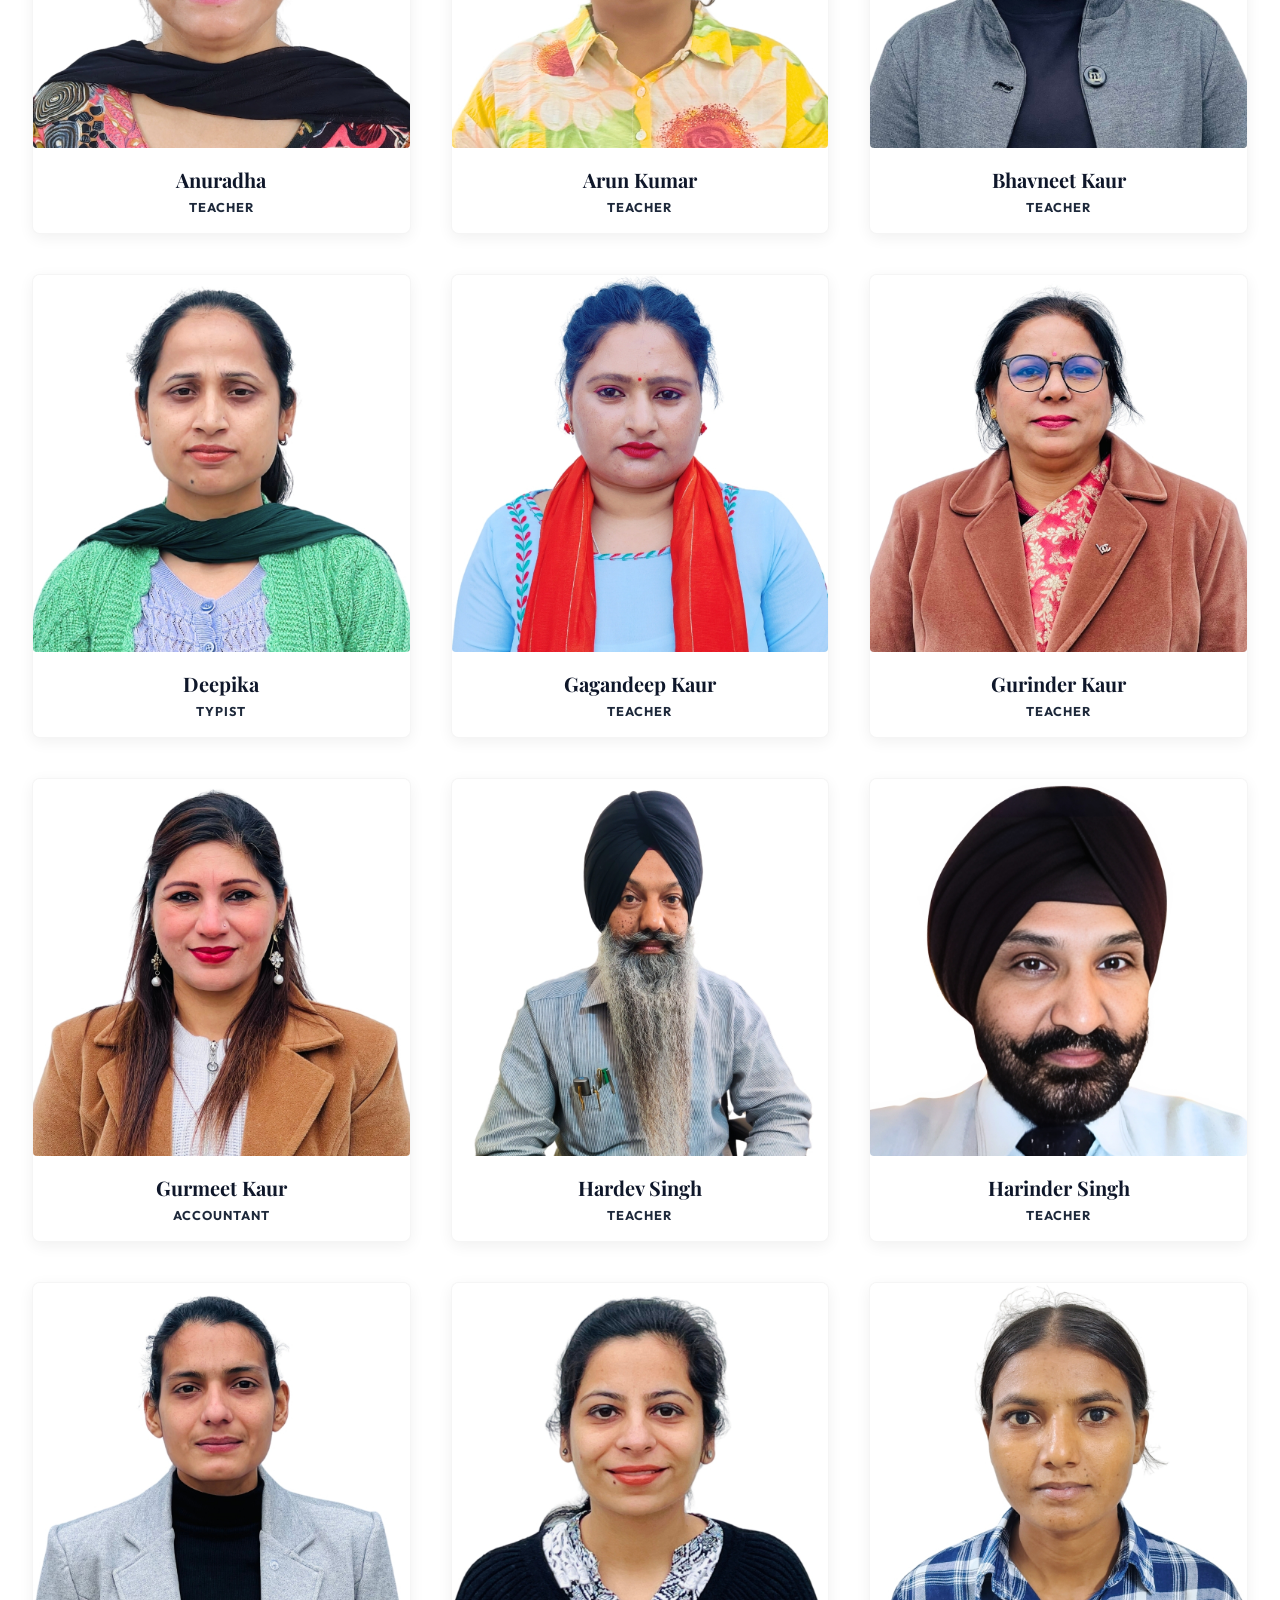
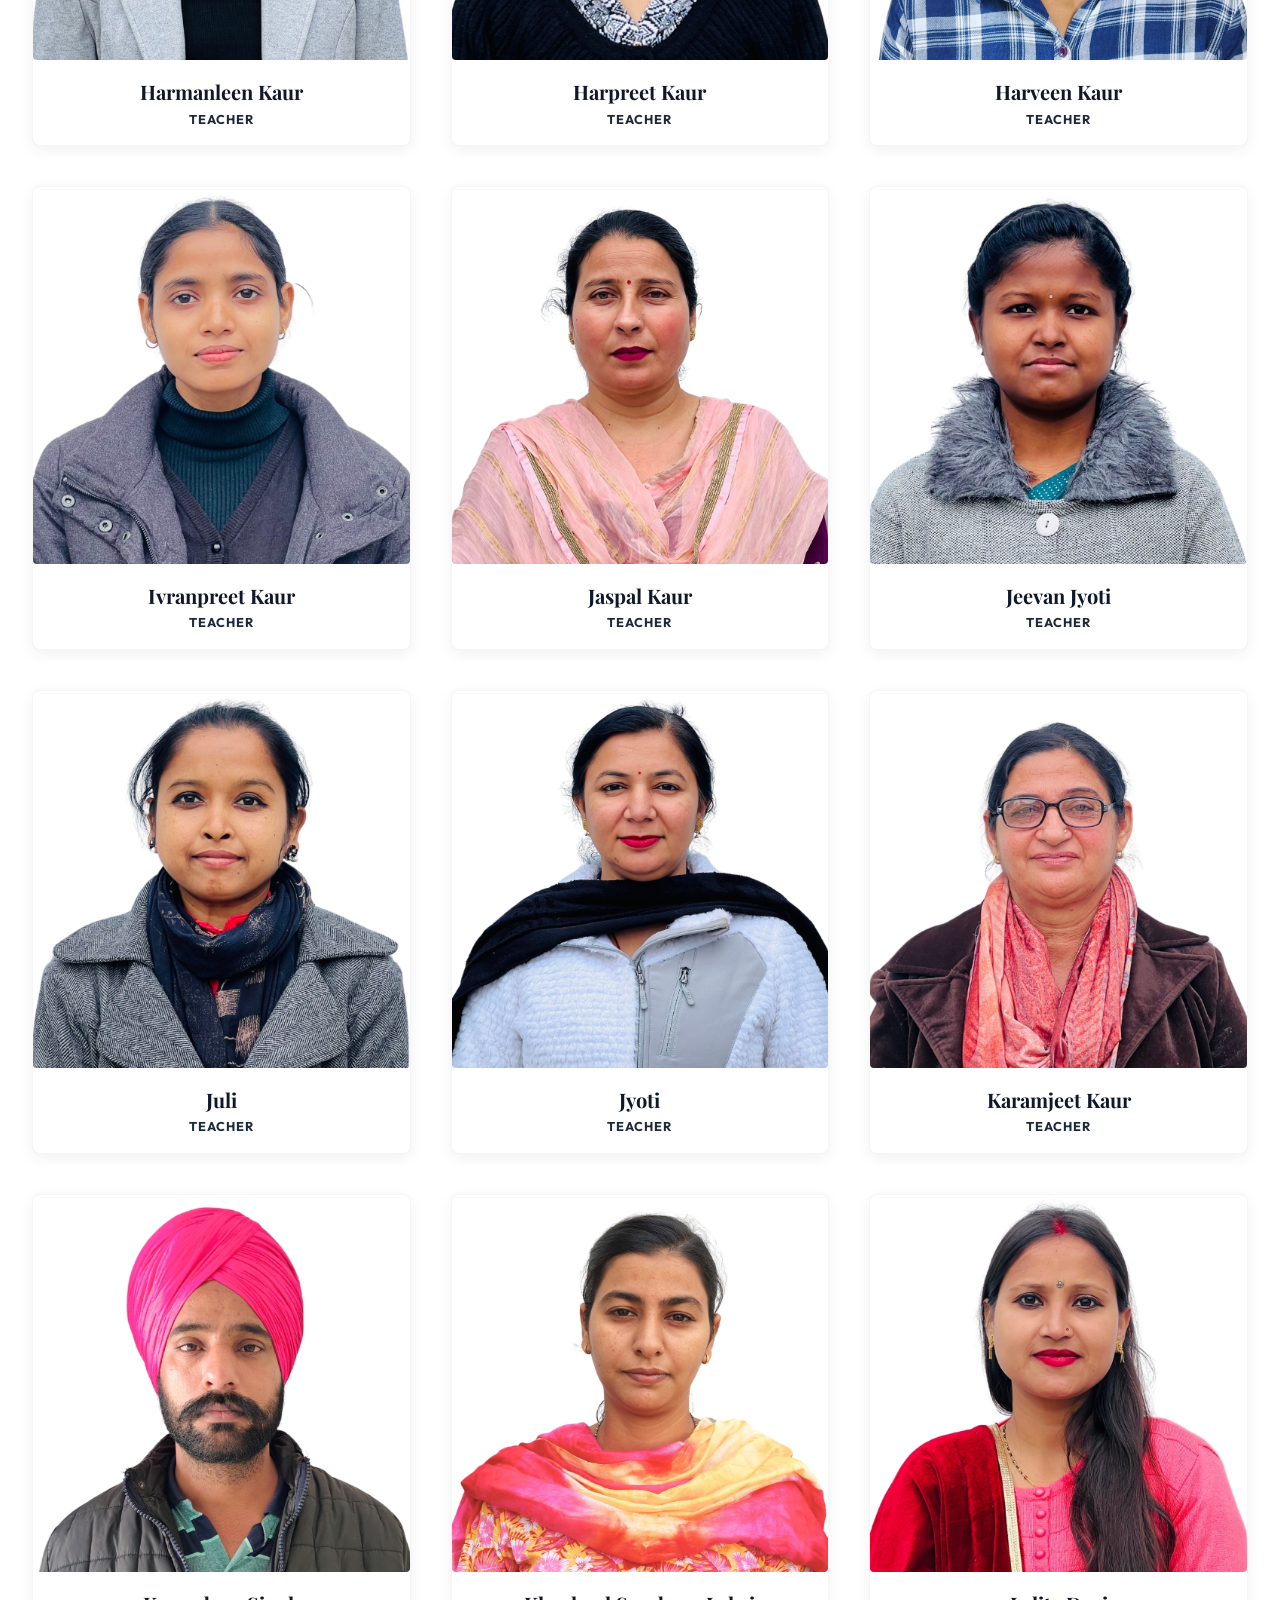
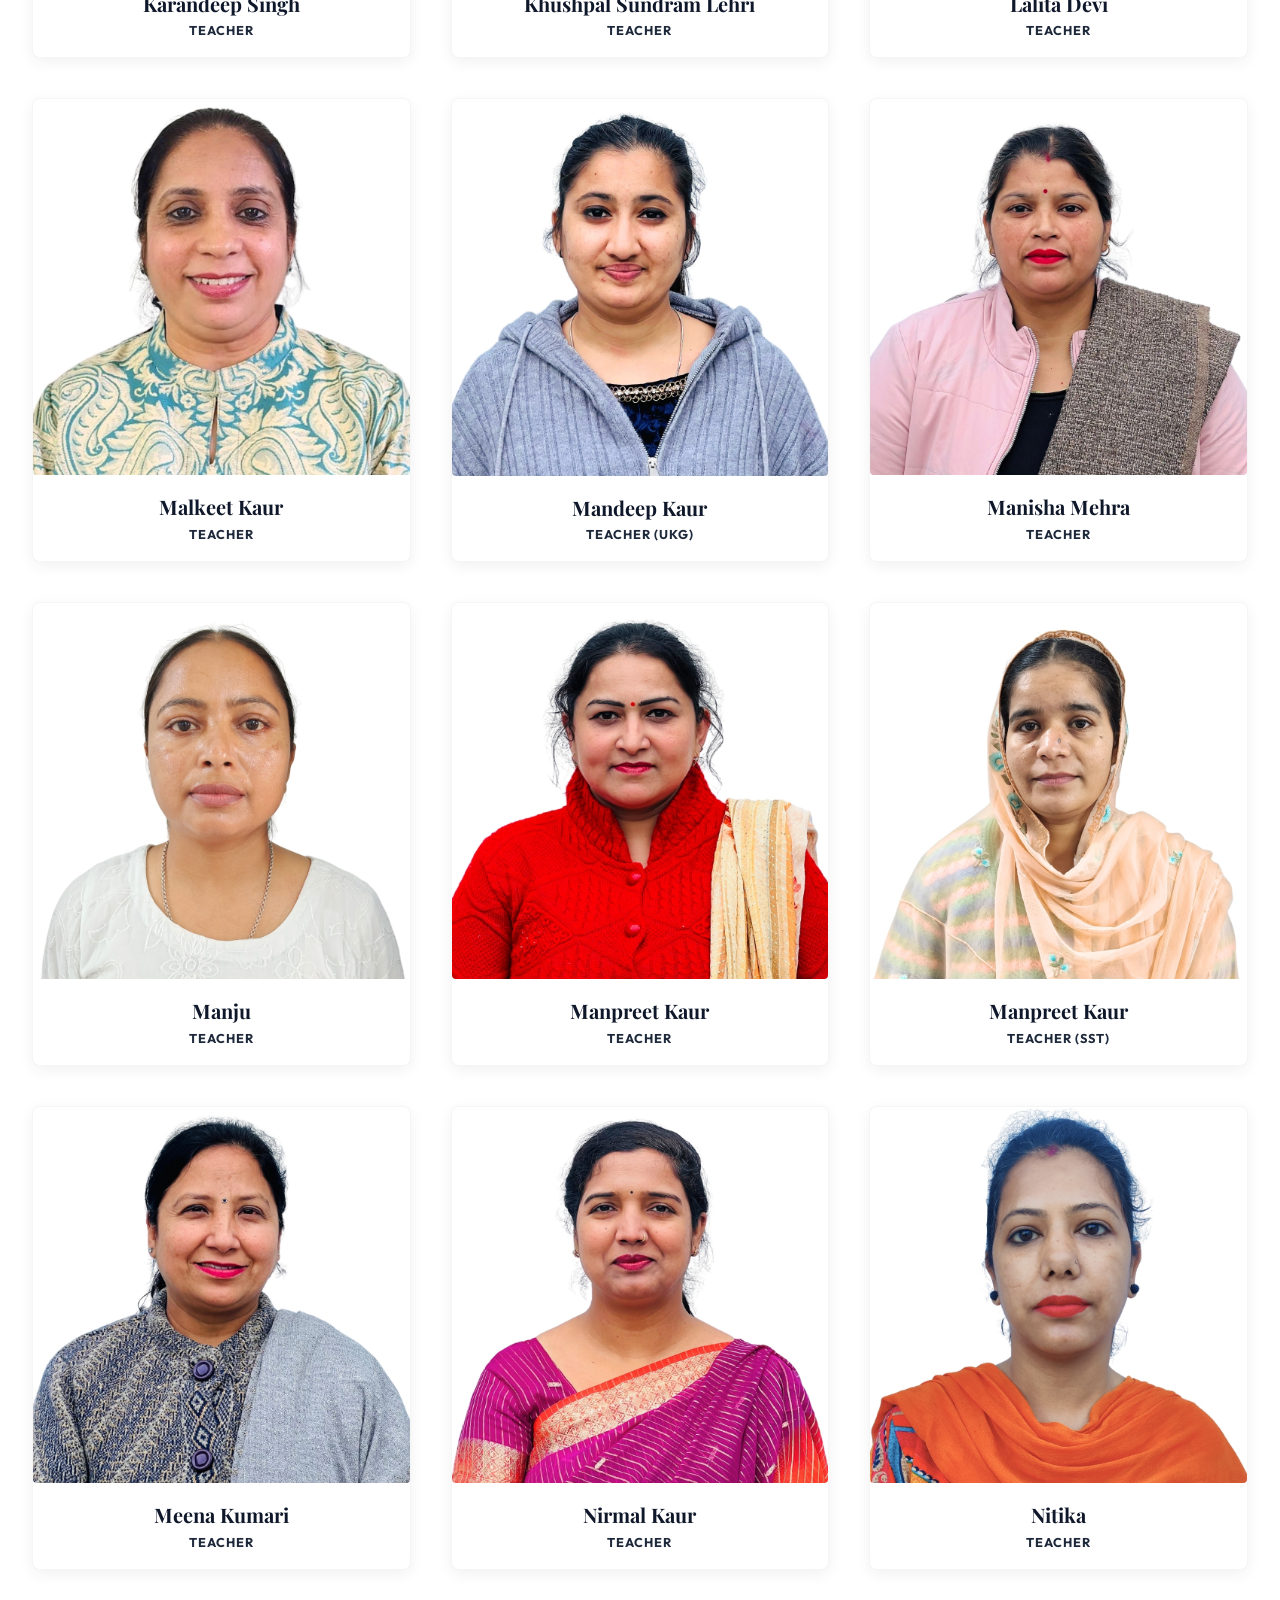
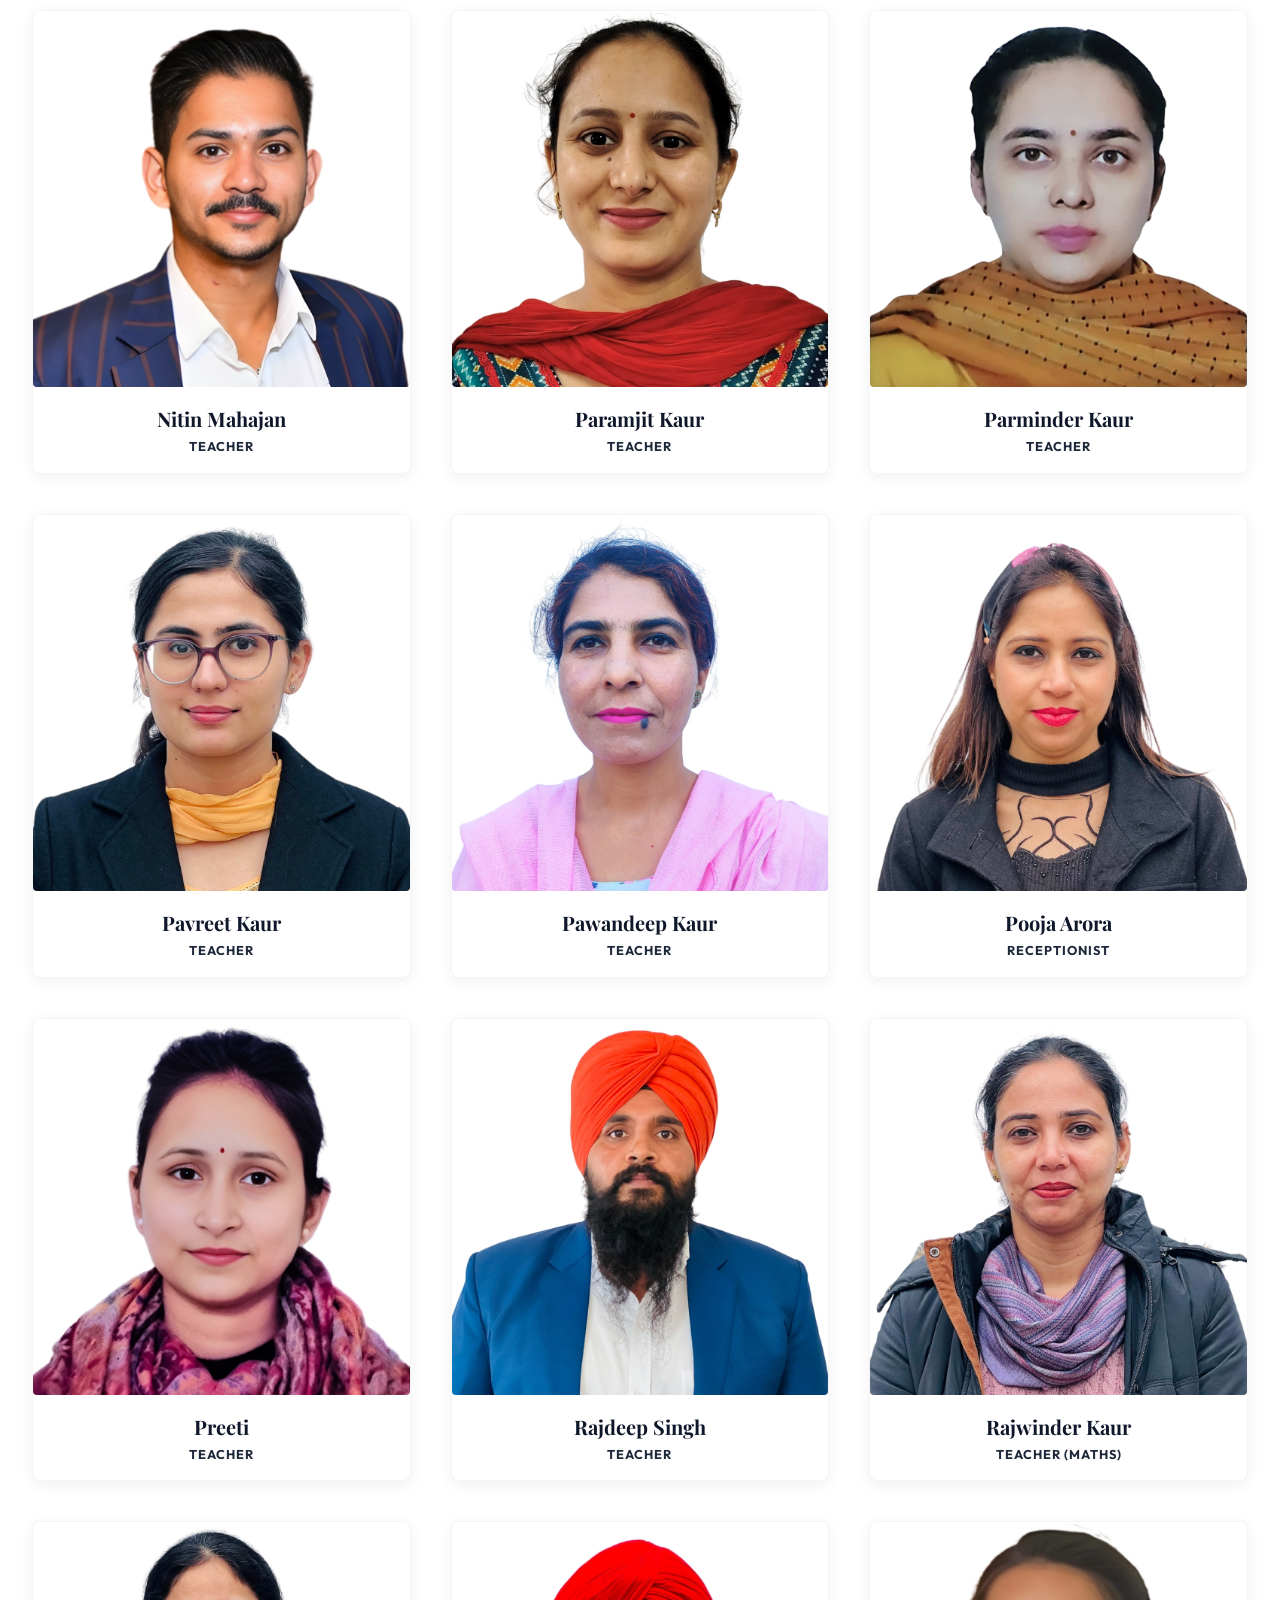
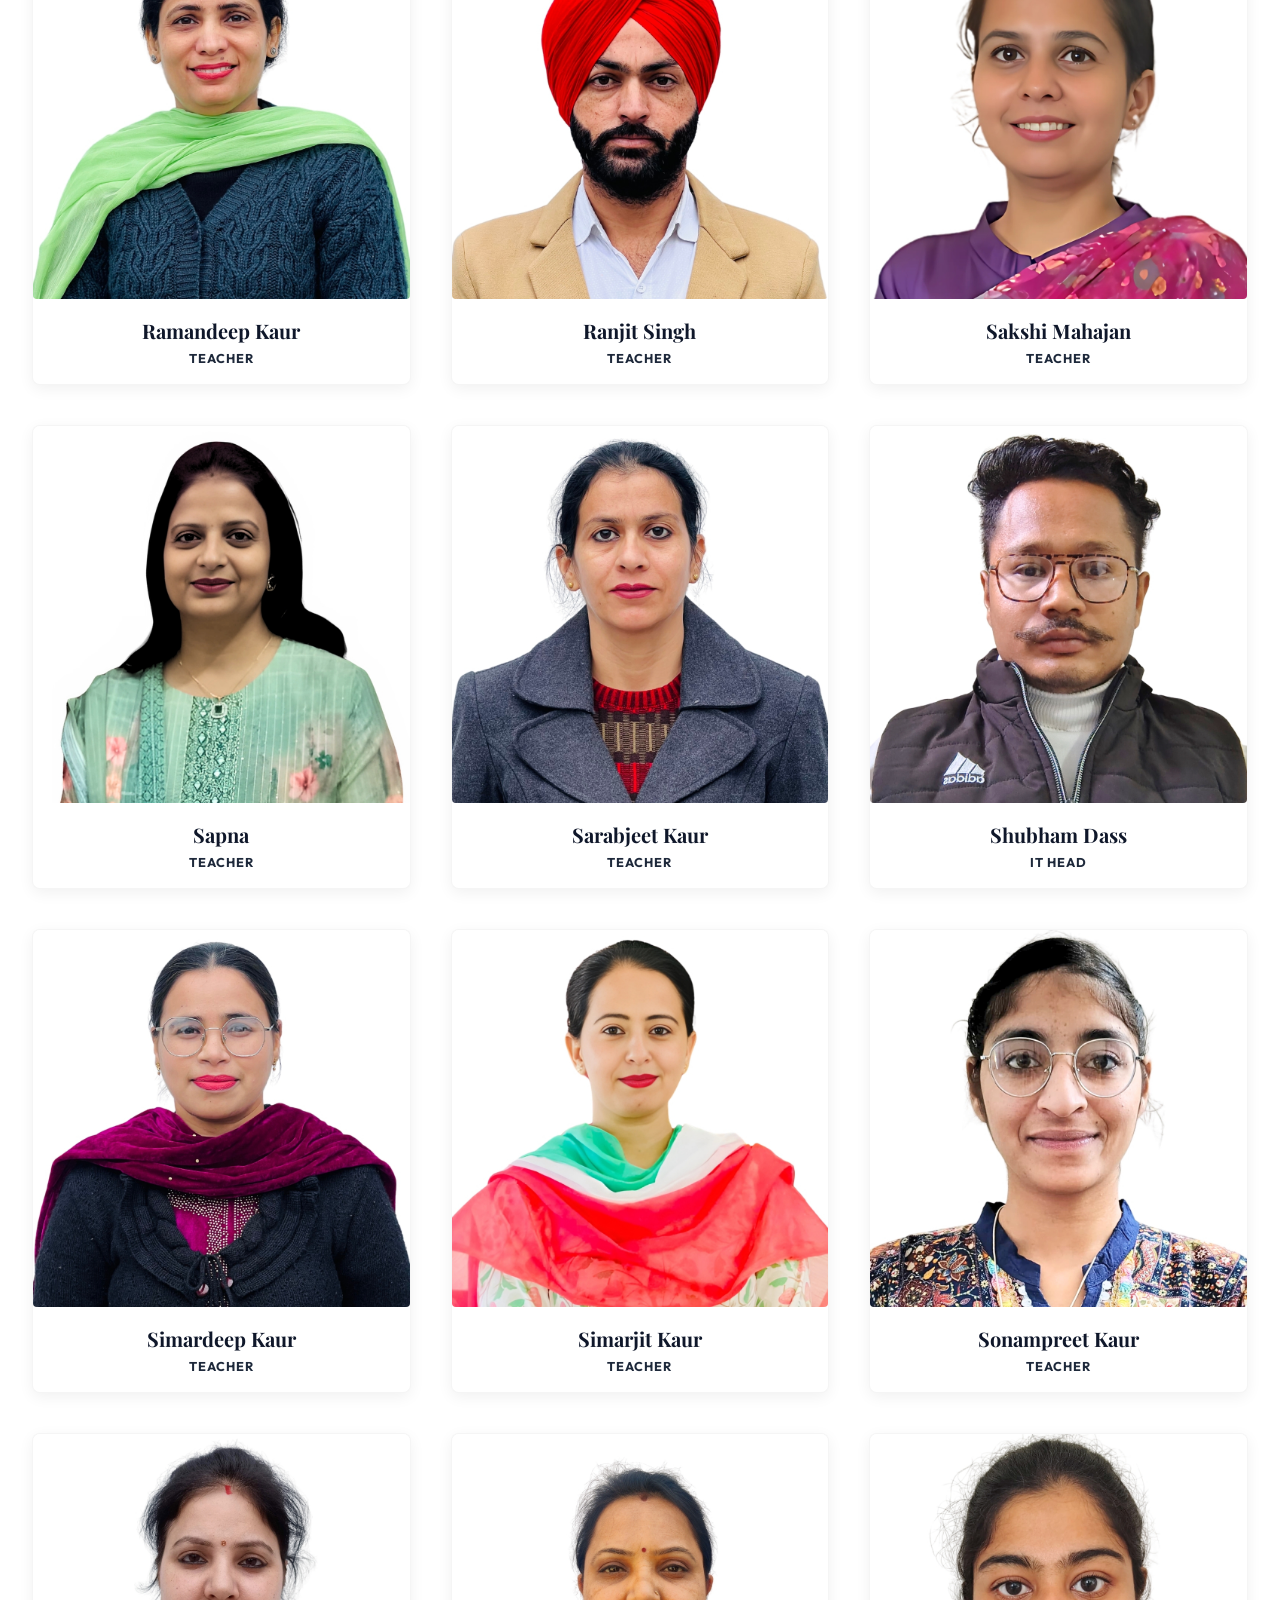
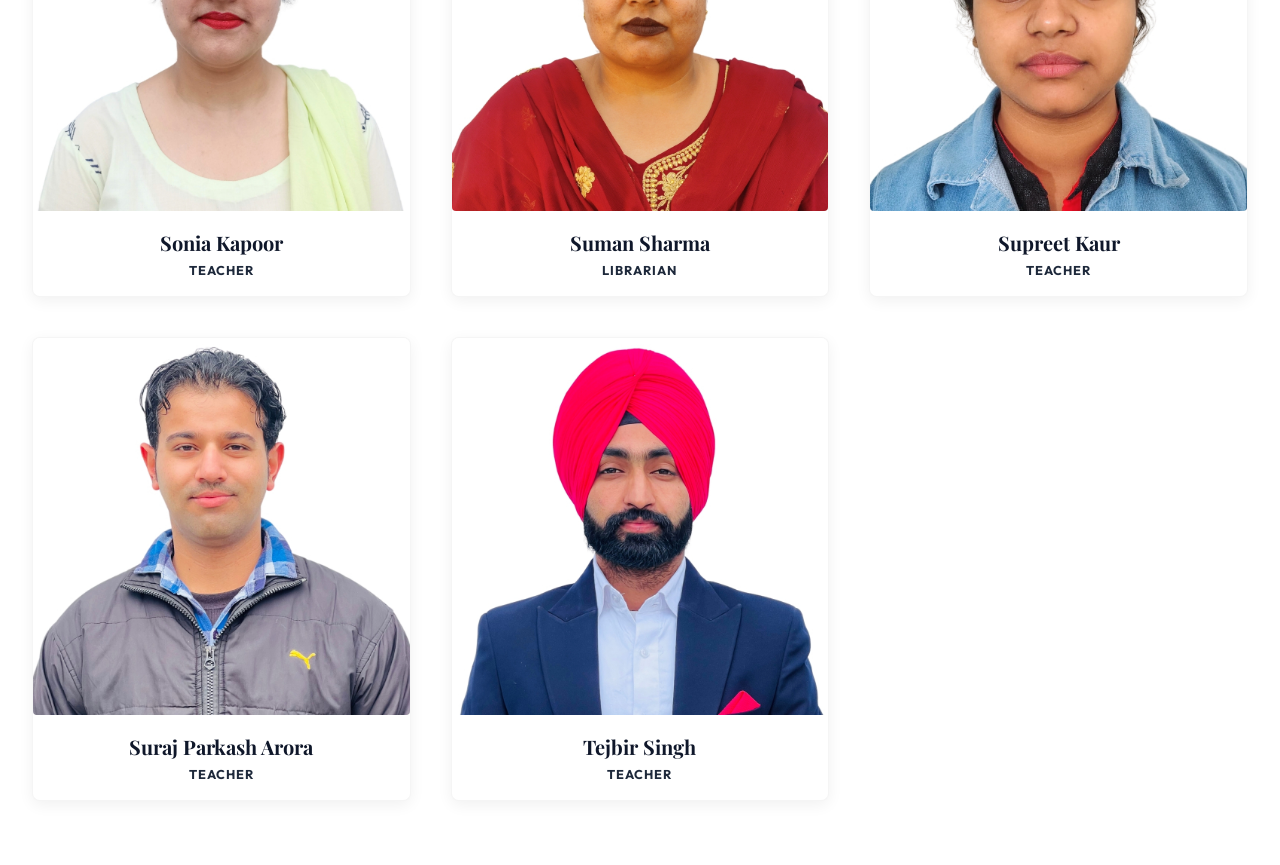
==== commit 22af2498: "feat: comprehensive mobile & tablet UI overhaul - Fix hero stats overlap: switch quick-stats to in-f" ====
--- a/faculty.html
+++ b/faculty.html
@@ -14,7 +14,9 @@
     <link href='https://unpkg.com/boxicons@2.1.4/css/boxicons.min.css' rel='stylesheet'>
 </head>
 
-<body>
+<body class="inner-page">
+    <!-- Scroll Progress Bar -->
+    <div id="scroll-progress"></div>
     <header class="navbar" id="navbar">
         <div class="container nav-container">
             <a href="index.html" class="logo">
@@ -55,10 +57,10 @@
     <section class="faculty-roster" style="padding: 4rem 0; background-color: var(--bg-gray);">
         <div class="container">
             <div class="executive-grid">
-                <!-- Faculty Maktool Singh (Chairman) -->
-                <div class="executive-card">
-                    <div class="faculty-photo">
-                        <img src="assets/staff/Maktool_Singh_Chairman_.jpg" alt="Maktool Singh Chairman ">
+                <!-- Faculty Maktool Singh -->
+                <div class="executive-card">
+                    <div class="faculty-photo">
+                        <img src="assets/staff/Maktool_Singh_Chairman_.jpg" alt="Maktool Singh">
                         <div class="faculty-social">
                             <a href="#"><i class='bx bxl-linkedin'></i></a>
                             <a href="#"><i class='bx bx-envelope'></i></a>
@@ -69,11 +71,10 @@
                         <p class="faculty-designation">Chairman</p>
                     </div>
                 </div>
-
-                <!-- Faculty Manjinder Singh (Director) -->
-                <div class="executive-card">
-                    <div class="faculty-photo">
-                        <img src="assets/staff/Manjinder_Director_.jpg" alt="Manjinder Director ">
+                <!-- Faculty Manjinder Singh -->
+                <div class="executive-card">
+                    <div class="faculty-photo">
+                        <img src="assets/staff/Manjinder_Director_.jpg" alt="Manjinder Singh">
                         <div class="faculty-social">
                             <a href="#"><i class='bx bxl-linkedin'></i></a>
                             <a href="#"><i class='bx bx-envelope'></i></a>
@@ -84,11 +85,10 @@
                         <p class="faculty-designation">Director</p>
                     </div>
                 </div>
-
                 <!-- Faculty Balraj Singh Batth -->
                 <div class="executive-card">
                     <div class="faculty-photo">
-                        <img src="assets/staff/Principal_Sir_New.jpg" alt="Balraj Singh Batth">
+                        <img src="assets/staff/Principal_Sir.jpg" alt="Balraj Singh Batth">
                         <div class="faculty-social">
                             <a href="#"><i class='bx bxl-linkedin'></i></a>
                             <a href="#"><i class='bx bx-envelope'></i></a>
@@ -99,7 +99,76 @@
                         <p class="faculty-designation">Principal</p>
                     </div>
                 </div>
-
+                <!-- Faculty Alisha Thakur -->
+                <div class="executive-card">
+                    <div class="faculty-photo">
+                        <img src="assets/staff/Alisha_Thakur.jpg" alt="Alisha Thakur">
+                        <div class="faculty-social">
+                            <a href="#"><i class='bx bxl-linkedin'></i></a>
+                            <a href="#"><i class='bx bx-envelope'></i></a>
+                        </div>
+                    </div>
+                    <div class="faculty-info">
+                        <h3 class="faculty-name">Alisha Thakur</h3>
+                        <p class="faculty-designation">Teacher</p>
+                    </div>
+                </div>
+                <!-- Faculty Amanpreet Kaur -->
+                <div class="executive-card">
+                    <div class="faculty-photo">
+                        <img src="assets/staff/Amanpreet_Kaur.jpg" alt="Amanpreet Kaur">
+                        <div class="faculty-social">
+                            <a href="#"><i class='bx bxl-linkedin'></i></a>
+                            <a href="#"><i class='bx bx-envelope'></i></a>
+                        </div>
+                    </div>
+                    <div class="faculty-info">
+                        <h3 class="faculty-name">Amanpreet Kaur</h3>
+                        <p class="faculty-designation">Teacher</p>
+                    </div>
+                </div>
+                <!-- Faculty Anthony -->
+                <div class="executive-card">
+                    <div class="faculty-photo">
+                        <img src="assets/staff/Anthony.jpg" alt="Anthony">
+                        <div class="faculty-social">
+                            <a href="#"><i class='bx bxl-linkedin'></i></a>
+                            <a href="#"><i class='bx bx-envelope'></i></a>
+                        </div>
+                    </div>
+                    <div class="faculty-info">
+                        <h3 class="faculty-name">Anthony</h3>
+                        <p class="faculty-designation">Teacher</p>
+                    </div>
+                </div>
+                <!-- Faculty Anuradha -->
+                <div class="executive-card">
+                    <div class="faculty-photo">
+                        <img src="assets/staff/Anuradha.jpg" alt="Anuradha">
+                        <div class="faculty-social">
+                            <a href="#"><i class='bx bxl-linkedin'></i></a>
+                            <a href="#"><i class='bx bx-envelope'></i></a>
+                        </div>
+                    </div>
+                    <div class="faculty-info">
+                        <h3 class="faculty-name">Anuradha</h3>
+                        <p class="faculty-designation">Teacher</p>
+                    </div>
+                </div>
+                <!-- Faculty Arun Kumar -->
+                <div class="executive-card">
+                    <div class="faculty-photo">
+                        <img src="assets/staff/Arun_Kumar.jpg" alt="Arun Kumar">
+                        <div class="faculty-social">
+                            <a href="#"><i class='bx bxl-linkedin'></i></a>
+                            <a href="#"><i class='bx bx-envelope'></i></a>
+                        </div>
+                    </div>
+                    <div class="faculty-info">
+                        <h3 class="faculty-name">Arun Kumar</h3>
+                        <p class="faculty-designation">Teacher</p>
+                    </div>
+                </div>
                 <!-- Faculty Bhavneet Kaur -->
                 <div class="executive-card">
                     <div class="faculty-photo">
@@ -114,7 +183,34 @@
                         <p class="faculty-designation">Teacher</p>
                     </div>
                 </div>
-
+                <!-- Faculty Deepika -->
+                <div class="executive-card">
+                    <div class="faculty-photo">
+                        <img src="assets/staff/Deepika.jpg" alt="Deepika">
+                        <div class="faculty-social">
+                            <a href="#"><i class='bx bxl-linkedin'></i></a>
+                            <a href="#"><i class='bx bx-envelope'></i></a>
+                        </div>
+                    </div>
+                    <div class="faculty-info">
+                        <h3 class="faculty-name">Deepika</h3>
+                        <p class="faculty-designation">Typist</p>
+                    </div>
+                </div>
+                <!-- Faculty Gagandeep Kaur -->
+                <div class="executive-card">
+                    <div class="faculty-photo">
+                        <img src="assets/staff/Gagandeep_Kaur.jpg" alt="Gagandeep Kaur">
+                        <div class="faculty-social">
+                            <a href="#"><i class='bx bxl-linkedin'></i></a>
+                            <a href="#"><i class='bx bx-envelope'></i></a>
+                        </div>
+                    </div>
+                    <div class="faculty-info">
+                        <h3 class="faculty-name">Gagandeep Kaur</h3>
+                        <p class="faculty-designation">Teacher</p>
+                    </div>
+                </div>
                 <!-- Faculty Gurinder Kaur -->
                 <div class="executive-card">
                     <div class="faculty-photo">
@@ -129,6 +225,216 @@
                         <p class="faculty-designation">Teacher</p>
                     </div>
                 </div>
+                <!-- Faculty Gurmeet Kaur -->
+                <div class="executive-card">
+                    <div class="faculty-photo">
+                        <img src="assets/staff/Gurmeet_Kaur.jpg" alt="Gurmeet Kaur">
+                        <div class="faculty-social">
+                            <a href="#"><i class='bx bxl-linkedin'></i></a>
+                            <a href="#"><i class='bx bx-envelope'></i></a>
+                        </div>
+                    </div>
+                    <div class="faculty-info">
+                        <h3 class="faculty-name">Gurmeet Kaur</h3>
+                        <p class="faculty-designation">Accountant</p>
+                    </div>
+                </div>
+                <!-- Faculty Hardev Singh -->
+                <div class="executive-card">
+                    <div class="faculty-photo">
+                        <img src="assets/staff/Hardev_Singh.jpg" alt="Hardev Singh">
+                        <div class="faculty-social">
+                            <a href="#"><i class='bx bxl-linkedin'></i></a>
+                            <a href="#"><i class='bx bx-envelope'></i></a>
+                        </div>
+                    </div>
+                    <div class="faculty-info">
+                        <h3 class="faculty-name">Hardev Singh</h3>
+                        <p class="faculty-designation">Teacher</p>
+                    </div>
+                </div>
+                <!-- Faculty Harinder Singh DP -->
+                <div class="executive-card">
+                    <div class="faculty-photo">
+                        <img src="assets/staff/Harinder_Singh_DP.jpg" alt="Harinder Singh DP">
+                        <div class="faculty-social">
+                            <a href="#"><i class='bx bxl-linkedin'></i></a>
+                            <a href="#"><i class='bx bx-envelope'></i></a>
+                        </div>
+                    </div>
+                    <div class="faculty-info">
+                        <h3 class="faculty-name">Harinder Singh</h3>
+                        <p class="faculty-designation">Teacher</p>
+                    </div>
+                </div>
+                <!-- Faculty Harmanleen Kaur -->
+                <div class="executive-card">
+                    <div class="faculty-photo">
+                        <img src="assets/staff/Harmanleen_Kaur.jpg" alt="Harmanleen Kaur">
+                        <div class="faculty-social">
+                            <a href="#"><i class='bx bxl-linkedin'></i></a>
+                            <a href="#"><i class='bx bx-envelope'></i></a>
+                        </div>
+                    </div>
+                    <div class="faculty-info">
+                        <h3 class="faculty-name">Harmanleen Kaur</h3>
+                        <p class="faculty-designation">Teacher</p>
+                    </div>
+                </div>
+                <!-- Faculty Harpreet Kaur -->
+                <div class="executive-card">
+                    <div class="faculty-photo">
+                        <img src="assets/staff/Harpreet_Kaur.jpg" alt="Harpreet Kaur">
+                        <div class="faculty-social">
+                            <a href="#"><i class='bx bxl-linkedin'></i></a>
+                            <a href="#"><i class='bx bx-envelope'></i></a>
+                        </div>
+                    </div>
+                    <div class="faculty-info">
+                        <h3 class="faculty-name">Harpreet Kaur</h3>
+                        <p class="faculty-designation">Teacher</p>
+                    </div>
+                </div>
+                <!-- Faculty Harveen Kaur -->
+                <div class="executive-card">
+                    <div class="faculty-photo">
+                        <img src="assets/staff/Harveen_Kaur.jpg" alt="Harveen Kaur">
+                        <div class="faculty-social">
+                            <a href="#"><i class='bx bxl-linkedin'></i></a>
+                            <a href="#"><i class='bx bx-envelope'></i></a>
+                        </div>
+                    </div>
+                    <div class="faculty-info">
+                        <h3 class="faculty-name">Harveen Kaur</h3>
+                        <p class="faculty-designation">Teacher</p>
+                    </div>
+                </div>
+                <!-- Faculty Ivranpreet Kaur -->
+                <div class="executive-card">
+                    <div class="faculty-photo">
+                        <img src="assets/staff/Ivranpreet_Kaur.jpg" alt="Ivranpreet Kaur">
+                        <div class="faculty-social">
+                            <a href="#"><i class='bx bxl-linkedin'></i></a>
+                            <a href="#"><i class='bx bx-envelope'></i></a>
+                        </div>
+                    </div>
+                    <div class="faculty-info">
+                        <h3 class="faculty-name">Ivranpreet Kaur</h3>
+                        <p class="faculty-designation">Teacher</p>
+                    </div>
+                </div>
+                <!-- Faculty Jaspal Kaur -->
+                <div class="executive-card">
+                    <div class="faculty-photo">
+                        <img src="assets/staff/Jaspal_Kaur.jpg" alt="Jaspal Kaur">
+                        <div class="faculty-social">
+                            <a href="#"><i class='bx bxl-linkedin'></i></a>
+                            <a href="#"><i class='bx bx-envelope'></i></a>
+                        </div>
+                    </div>
+                    <div class="faculty-info">
+                        <h3 class="faculty-name">Jaspal Kaur</h3>
+                        <p class="faculty-designation">Teacher</p>
+                    </div>
+                </div>
+                <!-- Faculty Jeevan Jyoti -->
+                <div class="executive-card">
+                    <div class="faculty-photo">
+                        <img src="assets/staff/Jeevan_Jyoti.jpg" alt="Jeevan Jyoti">
+                        <div class="faculty-social">
+                            <a href="#"><i class='bx bxl-linkedin'></i></a>
+                            <a href="#"><i class='bx bx-envelope'></i></a>
+                        </div>
+                    </div>
+                    <div class="faculty-info">
+                        <h3 class="faculty-name">Jeevan Jyoti</h3>
+                        <p class="faculty-designation">Teacher</p>
+                    </div>
+                </div>
+                <!-- Faculty Juli -->
+                <div class="executive-card">
+                    <div class="faculty-photo">
+                        <img src="assets/staff/Juli.jpg" alt="Juli">
+                        <div class="faculty-social">
+                            <a href="#"><i class='bx bxl-linkedin'></i></a>
+                            <a href="#"><i class='bx bx-envelope'></i></a>
+                        </div>
+                    </div>
+                    <div class="faculty-info">
+                        <h3 class="faculty-name">Juli</h3>
+                        <p class="faculty-designation">Teacher</p>
+                    </div>
+                </div>
+                <!-- Faculty Jyoti -->
+                <div class="executive-card">
+                    <div class="faculty-photo">
+                        <img src="assets/staff/Jyoti.jpg" alt="Jyoti">
+                        <div class="faculty-social">
+                            <a href="#"><i class='bx bxl-linkedin'></i></a>
+                            <a href="#"><i class='bx bx-envelope'></i></a>
+                        </div>
+                    </div>
+                    <div class="faculty-info">
+                        <h3 class="faculty-name">Jyoti</h3>
+                        <p class="faculty-designation">Teacher</p>
+                    </div>
+                </div>
+                <!-- Faculty Karamjeet Kaur -->
+                <div class="executive-card">
+                    <div class="faculty-photo">
+                        <img src="assets/staff/Karamjeet_Kaur.jpg" alt="Karamjeet Kaur">
+                        <div class="faculty-social">
+                            <a href="#"><i class='bx bxl-linkedin'></i></a>
+                            <a href="#"><i class='bx bx-envelope'></i></a>
+                        </div>
+                    </div>
+                    <div class="faculty-info">
+                        <h3 class="faculty-name">Karamjeet Kaur</h3>
+                        <p class="faculty-designation">Teacher</p>
+                    </div>
+                </div>
+                <!-- Faculty Karandeep Singh -->
+                <div class="executive-card">
+                    <div class="faculty-photo">
+                        <img src="assets/staff/Karandeep_Singh.jpg" alt="Karandeep Singh">
+                        <div class="faculty-social">
+                            <a href="#"><i class='bx bxl-linkedin'></i></a>
+                            <a href="#"><i class='bx bx-envelope'></i></a>
+                        </div>
+                    </div>
+                    <div class="faculty-info">
+                        <h3 class="faculty-name">Karandeep Singh</h3>
+                        <p class="faculty-designation">Teacher</p>
+                    </div>
+                </div>
+                <!-- Faculty Khushpal Sundram Lehri -->
+                <div class="executive-card">
+                    <div class="faculty-photo">
+                        <img src="assets/staff/Khushpal_Sundram_Lehri.jpg" alt="Khushpal Sundram Lehri">
+                        <div class="faculty-social">
+                            <a href="#"><i class='bx bxl-linkedin'></i></a>
+                            <a href="#"><i class='bx bx-envelope'></i></a>
+                        </div>
+                    </div>
+                    <div class="faculty-info">
+                        <h3 class="faculty-name">Khushpal Sundram Lehri</h3>
+                        <p class="faculty-designation">Teacher</p>
+                    </div>
+                </div>
+                <!-- Faculty Lalita Devi -->
+                <div class="executive-card">
+                    <div class="faculty-photo">
+                        <img src="assets/staff/Lalita_Devi.jpg" alt="Lalita Devi">
+                        <div class="faculty-social">
+                            <a href="#"><i class='bx bxl-linkedin'></i></a>
+                            <a href="#"><i class='bx bx-envelope'></i></a>
+                        </div>
+                    </div>
+                    <div class="faculty-info">
+                        <h3 class="faculty-name">Lalita Devi</h3>
+                        <p class="faculty-designation">Teacher</p>
+                    </div>
+                </div>
                 <!-- Faculty Malkeet Kaur -->
                 <div class="executive-card">
                     <div class="faculty-photo">
@@ -143,6 +449,76 @@
                         <p class="faculty-designation">Teacher</p>
                     </div>
                 </div>
+                <!-- Faculty Mandeep Kaur UKG -->
+                <div class="executive-card">
+                    <div class="faculty-photo">
+                        <img src="assets/staff/Mandeep_Kaur_UKG.jpg" alt="Mandeep Kaur UKG">
+                        <div class="faculty-social">
+                            <a href="#"><i class='bx bxl-linkedin'></i></a>
+                            <a href="#"><i class='bx bx-envelope'></i></a>
+                        </div>
+                    </div>
+                    <div class="faculty-info">
+                        <h3 class="faculty-name">Mandeep Kaur</h3>
+                        <p class="faculty-designation">Teacher (UKG)</p>
+                    </div>
+                </div>
+                <!-- Faculty Manisha Mehra -->
+                <div class="executive-card">
+                    <div class="faculty-photo">
+                        <img src="assets/staff/Manisha_Mehra.jpg" alt="Manisha Mehra">
+                        <div class="faculty-social">
+                            <a href="#"><i class='bx bxl-linkedin'></i></a>
+                            <a href="#"><i class='bx bx-envelope'></i></a>
+                        </div>
+                    </div>
+                    <div class="faculty-info">
+                        <h3 class="faculty-name">Manisha Mehra</h3>
+                        <p class="faculty-designation">Teacher</p>
+                    </div>
+                </div>
+                <!-- Faculty Manju -->
+                <div class="executive-card">
+                    <div class="faculty-photo">
+                        <img src="assets/staff/Manju.jpg" alt="Manju">
+                        <div class="faculty-social">
+                            <a href="#"><i class='bx bxl-linkedin'></i></a>
+                            <a href="#"><i class='bx bx-envelope'></i></a>
+                        </div>
+                    </div>
+                    <div class="faculty-info">
+                        <h3 class="faculty-name">Manju</h3>
+                        <p class="faculty-designation">Teacher</p>
+                    </div>
+                </div>
+                <!-- Faculty Manpreet Kaur -->
+                <div class="executive-card">
+                    <div class="faculty-photo">
+                        <img src="assets/staff/Manpreet_Kaur.jpg" alt="Manpreet Kaur">
+                        <div class="faculty-social">
+                            <a href="#"><i class='bx bxl-linkedin'></i></a>
+                            <a href="#"><i class='bx bx-envelope'></i></a>
+                        </div>
+                    </div>
+                    <div class="faculty-info">
+                        <h3 class="faculty-name">Manpreet Kaur</h3>
+                        <p class="faculty-designation">Teacher</p>
+                    </div>
+                </div>
+                <!-- Faculty Manpreet Kaur SST -->
+                <div class="executive-card">
+                    <div class="faculty-photo">
+                        <img src="assets/staff/Manpreet_Kaur_SST.jpg" alt="Manpreet Kaur SST">
+                        <div class="faculty-social">
+                            <a href="#"><i class='bx bxl-linkedin'></i></a>
+                            <a href="#"><i class='bx bx-envelope'></i></a>
+                        </div>
+                    </div>
+                    <div class="faculty-info">
+                        <h3 class="faculty-name">Manpreet Kaur</h3>
+                        <p class="faculty-designation">Teacher (SST)</p>
+                    </div>
+                </div>
                 <!-- Faculty Meena Kumari -->
                 <div class="executive-card">
                     <div class="faculty-photo">
@@ -154,6 +530,104 @@
                     </div>
                     <div class="faculty-info">
                         <h3 class="faculty-name">Meena Kumari</h3>
+                        <p class="faculty-designation">Teacher</p>
+                    </div>
+                </div>
+                <!-- Faculty Nirmal Kaur -->
+                <div class="executive-card">
+                    <div class="faculty-photo">
+                        <img src="assets/staff/Nirmal_Kaur.jpg" alt="Nirmal Kaur">
+                        <div class="faculty-social">
+                            <a href="#"><i class='bx bxl-linkedin'></i></a>
+                            <a href="#"><i class='bx bx-envelope'></i></a>
+                        </div>
+                    </div>
+                    <div class="faculty-info">
+                        <h3 class="faculty-name">Nirmal Kaur</h3>
+                        <p class="faculty-designation">Teacher</p>
+                    </div>
+                </div>
+                <!-- Faculty Nitika -->
+                <div class="executive-card">
+                    <div class="faculty-photo">
+                        <img src="assets/staff/Nitika.jpg" alt="Nitika">
+                        <div class="faculty-social">
+                            <a href="#"><i class='bx bxl-linkedin'></i></a>
+                            <a href="#"><i class='bx bx-envelope'></i></a>
+                        </div>
+                    </div>
+                    <div class="faculty-info">
+                        <h3 class="faculty-name">Nitika</h3>
+                        <p class="faculty-designation">Teacher</p>
+                    </div>
+                </div>
+                <!-- Faculty Nitin Mahajan -->
+                <div class="executive-card">
+                    <div class="faculty-photo">
+                        <img src="assets/staff/Nitin_Mahajan.jpg" alt="Nitin Mahajan">
+                        <div class="faculty-social">
+                            <a href="#"><i class='bx bxl-linkedin'></i></a>
+                            <a href="#"><i class='bx bx-envelope'></i></a>
+                        </div>
+                    </div>
+                    <div class="faculty-info">
+                        <h3 class="faculty-name">Nitin Mahajan</h3>
+                        <p class="faculty-designation">Teacher</p>
+                    </div>
+                </div>
+                <!-- Faculty Paramjit Kaur -->
+                <div class="executive-card">
+                    <div class="faculty-photo">
+                        <img src="assets/staff/Paramjit_Kaur.jpg" alt="Paramjit Kaur">
+                        <div class="faculty-social">
+                            <a href="#"><i class='bx bxl-linkedin'></i></a>
+                            <a href="#"><i class='bx bx-envelope'></i></a>
+                        </div>
+                    </div>
+                    <div class="faculty-info">
+                        <h3 class="faculty-name">Paramjit Kaur</h3>
+                        <p class="faculty-designation">Teacher</p>
+                    </div>
+                </div>
+                <!-- Faculty Parminder Kaur -->
+                <div class="executive-card">
+                    <div class="faculty-photo">
+                        <img src="assets/staff/Parminder_Kaur.jpg" alt="Parminder Kaur">
+                        <div class="faculty-social">
+                            <a href="#"><i class='bx bxl-linkedin'></i></a>
+                            <a href="#"><i class='bx bx-envelope'></i></a>
+                        </div>
+                    </div>
+                    <div class="faculty-info">
+                        <h3 class="faculty-name">Parminder Kaur</h3>
+                        <p class="faculty-designation">Teacher</p>
+                    </div>
+                </div>
+                <!-- Faculty Pavreet Kaur -->
+                <div class="executive-card">
+                    <div class="faculty-photo">
+                        <img src="assets/staff/Pavreet_Kaur.jpg" alt="Pavreet Kaur">
+                        <div class="faculty-social">
+                            <a href="#"><i class='bx bxl-linkedin'></i></a>
+                            <a href="#"><i class='bx bx-envelope'></i></a>
+                        </div>
+                    </div>
+                    <div class="faculty-info">
+                        <h3 class="faculty-name">Pavreet Kaur</h3>
+                        <p class="faculty-designation">Teacher</p>
+                    </div>
+                </div>
+                <!-- Faculty Pawandeep Kaur -->
+                <div class="executive-card">
+                    <div class="faculty-photo">
+                        <img src="assets/staff/Pawandeep_Kaur.jpg" alt="Pawandeep Kaur">
+                        <div class="faculty-social">
+                            <a href="#"><i class='bx bxl-linkedin'></i></a>
+                            <a href="#"><i class='bx bx-envelope'></i></a>
+                        </div>
+                    </div>
+                    <div class="faculty-info">
+                        <h3 class="faculty-name">Pawandeep Kaur</h3>
                         <p class="faculty-designation">Teacher</p>
                     </div>
                 </div>
@@ -171,74 +645,185 @@
                         <p class="faculty-designation">Receptionist</p>
                     </div>
                 </div>
-                <!-- Faculty Amanpreet Kaur -->
-                <div class="executive-card">
-                    <div class="faculty-photo">
-                        <img src="assets/staff/Amanpreet_Kaur.jpg" alt="Amanpreet Kaur">
-                        <div class="faculty-social">
-                            <a href="#"><i class='bx bxl-linkedin'></i></a>
-                            <a href="#"><i class='bx bx-envelope'></i></a>
-                        </div>
-                    </div>
-                    <div class="faculty-info">
-                        <h3 class="faculty-name">Amanpreet Kaur</h3>
-                        <p class="faculty-designation">Teacher</p>
-                    </div>
-                </div>
-                <!-- Faculty Jaspal Kaur -->
-                <div class="executive-card">
-                    <div class="faculty-photo">
-                        <img src="assets/staff/Jaspal_Kaur.jpg" alt="Jaspal Kaur">
-                        <div class="faculty-social">
-                            <a href="#"><i class='bx bxl-linkedin'></i></a>
-                            <a href="#"><i class='bx bx-envelope'></i></a>
-                        </div>
-                    </div>
-                    <div class="faculty-info">
-                        <h3 class="faculty-name">Jaspal Kaur</h3>
-                        <p class="faculty-designation">Teacher</p>
-                    </div>
-                </div>
-
-                <!-- Faculty Gurmeet Kaur -->
-                <div class="executive-card">
-                    <div class="faculty-photo">
-                        <img src="assets/staff/Gurmeet_Kaur.jpg" alt="Gurmeet Kaur">
-                        <div class="faculty-social">
-                            <a href="#"><i class='bx bxl-linkedin'></i></a>
-                            <a href="#"><i class='bx bx-envelope'></i></a>
-                        </div>
-                    </div>
-                    <div class="faculty-info">
-                        <h3 class="faculty-name">Gurmeet Kaur</h3>
-                        <p class="faculty-designation">Accountant</p>
-                    </div>
-                </div>
-                <!-- Faculty Manpreet Kaur -->
-                <div class="executive-card">
-                    <div class="faculty-photo">
-                        <img src="assets/staff/Manpreet_Kaur.jpg" alt="Manpreet Kaur">
-                        <div class="faculty-social">
-                            <a href="#"><i class='bx bxl-linkedin'></i></a>
-                            <a href="#"><i class='bx bx-envelope'></i></a>
-                        </div>
-                    </div>
-                    <div class="faculty-info">
-                        <h3 class="faculty-name">Manpreet Kaur</h3>
-                        <p class="faculty-designation">Teacher</p>
-                    </div>
-                </div>
-                <!-- Faculty Juli -->
-                <div class="executive-card">
-                    <div class="faculty-photo">
-                        <img src="assets/staff/Juli.jpg" alt="Juli">
-                        <div class="faculty-social">
-                            <a href="#"><i class='bx bxl-linkedin'></i></a>
-                            <a href="#"><i class='bx bx-envelope'></i></a>
-                        </div>
-                    </div>
-                    <div class="faculty-info">
-                        <h3 class="faculty-name">Juli</h3>
+                <!-- Faculty Preeti -->
+                <div class="executive-card">
+                    <div class="faculty-photo">
+                        <img src="assets/staff/Preeti.jpg" alt="Preeti">
+                        <div class="faculty-social">
+                            <a href="#"><i class='bx bxl-linkedin'></i></a>
+                            <a href="#"><i class='bx bx-envelope'></i></a>
+                        </div>
+                    </div>
+                    <div class="faculty-info">
+                        <h3 class="faculty-name">Preeti</h3>
+                        <p class="faculty-designation">Teacher</p>
+                    </div>
+                </div>
+                <!-- Faculty Rajdeep Singh -->
+                <div class="executive-card">
+                    <div class="faculty-photo">
+                        <img src="assets/staff/Rajdeep_Singh.jpg" alt="Rajdeep Singh">
+                        <div class="faculty-social">
+                            <a href="#"><i class='bx bxl-linkedin'></i></a>
+                            <a href="#"><i class='bx bx-envelope'></i></a>
+                        </div>
+                    </div>
+                    <div class="faculty-info">
+                        <h3 class="faculty-name">Rajdeep Singh</h3>
+                        <p class="faculty-designation">Teacher</p>
+                    </div>
+                </div>
+                <!-- Faculty Rajwinder Kaur Maths -->
+                <div class="executive-card">
+                    <div class="faculty-photo">
+                        <img src="assets/staff/Rajwinder_Kaur_Maths.jpg" alt="Rajwinder Kaur Maths">
+                        <div class="faculty-social">
+                            <a href="#"><i class='bx bxl-linkedin'></i></a>
+                            <a href="#"><i class='bx bx-envelope'></i></a>
+                        </div>
+                    </div>
+                    <div class="faculty-info">
+                        <h3 class="faculty-name">Rajwinder Kaur</h3>
+                        <p class="faculty-designation">Teacher (Maths)</p>
+                    </div>
+                </div>
+                <!-- Faculty Ramandeep Kaur -->
+                <div class="executive-card">
+                    <div class="faculty-photo">
+                        <img src="assets/staff/Ramandeep_Kaur.jpg" alt="Ramandeep Kaur">
+                        <div class="faculty-social">
+                            <a href="#"><i class='bx bxl-linkedin'></i></a>
+                            <a href="#"><i class='bx bx-envelope'></i></a>
+                        </div>
+                    </div>
+                    <div class="faculty-info">
+                        <h3 class="faculty-name">Ramandeep Kaur</h3>
+                        <p class="faculty-designation">Teacher</p>
+                    </div>
+                </div>
+                <!-- Faculty Ranjit Singh -->
+                <div class="executive-card">
+                    <div class="faculty-photo">
+                        <img src="assets/staff/Ranjit_Singh.jpg" alt="Ranjit Singh">
+                        <div class="faculty-social">
+                            <a href="#"><i class='bx bxl-linkedin'></i></a>
+                            <a href="#"><i class='bx bx-envelope'></i></a>
+                        </div>
+                    </div>
+                    <div class="faculty-info">
+                        <h3 class="faculty-name">Ranjit Singh</h3>
+                        <p class="faculty-designation">Teacher</p>
+                    </div>
+                </div>
+                <!-- Faculty Sakshi Mahajan -->
+                <div class="executive-card">
+                    <div class="faculty-photo">
+                        <img src="assets/staff/Sakshi_Mahajan.jpg" alt="Sakshi Mahajan">
+                        <div class="faculty-social">
+                            <a href="#"><i class='bx bxl-linkedin'></i></a>
+                            <a href="#"><i class='bx bx-envelope'></i></a>
+                        </div>
+                    </div>
+                    <div class="faculty-info">
+                        <h3 class="faculty-name">Sakshi Mahajan</h3>
+                        <p class="faculty-designation">Teacher</p>
+                    </div>
+                </div>
+                <!-- Faculty Sapna -->
+                <div class="executive-card">
+                    <div class="faculty-photo">
+                        <img src="assets/staff/Sapna.jpg" alt="Sapna">
+                        <div class="faculty-social">
+                            <a href="#"><i class='bx bxl-linkedin'></i></a>
+                            <a href="#"><i class='bx bx-envelope'></i></a>
+                        </div>
+                    </div>
+                    <div class="faculty-info">
+                        <h3 class="faculty-name">Sapna</h3>
+                        <p class="faculty-designation">Teacher</p>
+                    </div>
+                </div>
+                <!-- Faculty Sarabjeet Kaur -->
+                <div class="executive-card">
+                    <div class="faculty-photo">
+                        <img src="assets/staff/Sarabjeet_Kaur.jpg" alt="Sarabjeet Kaur">
+                        <div class="faculty-social">
+                            <a href="#"><i class='bx bxl-linkedin'></i></a>
+                            <a href="#"><i class='bx bx-envelope'></i></a>
+                        </div>
+                    </div>
+                    <div class="faculty-info">
+                        <h3 class="faculty-name">Sarabjeet Kaur</h3>
+                        <p class="faculty-designation">Teacher</p>
+                    </div>
+                </div>
+                <!-- Faculty Shubham Dass -->
+                <div class="executive-card">
+                    <div class="faculty-photo">
+                        <img src="assets/staff/Shubham_Dass.jpg" alt="Shubham Dass">
+                        <div class="faculty-social">
+                            <a href="#"><i class='bx bxl-linkedin'></i></a>
+                            <a href="#"><i class='bx bx-envelope'></i></a>
+                        </div>
+                    </div>
+                    <div class="faculty-info">
+                        <h3 class="faculty-name">Shubham Dass</h3>
+                        <p class="faculty-designation">IT Head</p>
+                    </div>
+                </div>
+                <!-- Faculty Simardeep Kaur -->
+                <div class="executive-card">
+                    <div class="faculty-photo">
+                        <img src="assets/staff/Simardeep_Kaur.jpg" alt="Simardeep Kaur">
+                        <div class="faculty-social">
+                            <a href="#"><i class='bx bxl-linkedin'></i></a>
+                            <a href="#"><i class='bx bx-envelope'></i></a>
+                        </div>
+                    </div>
+                    <div class="faculty-info">
+                        <h3 class="faculty-name">Simardeep Kaur</h3>
+                        <p class="faculty-designation">Teacher</p>
+                    </div>
+                </div>
+                <!-- Faculty Simarjit Kaur -->
+                <div class="executive-card">
+                    <div class="faculty-photo">
+                        <img src="assets/staff/Simarjit_Kaur.jpg" alt="Simarjit Kaur">
+                        <div class="faculty-social">
+                            <a href="#"><i class='bx bxl-linkedin'></i></a>
+                            <a href="#"><i class='bx bx-envelope'></i></a>
+                        </div>
+                    </div>
+                    <div class="faculty-info">
+                        <h3 class="faculty-name">Simarjit Kaur</h3>
+                        <p class="faculty-designation">Teacher</p>
+                    </div>
+                </div>
+                <!-- Faculty Sonampreet Kaur -->
+                <div class="executive-card">
+                    <div class="faculty-photo">
+                        <img src="assets/staff/Sonampreet_Kaur.jpg" alt="Sonampreet Kaur">
+                        <div class="faculty-social">
+                            <a href="#"><i class='bx bxl-linkedin'></i></a>
+                            <a href="#"><i class='bx bx-envelope'></i></a>
+                        </div>
+                    </div>
+                    <div class="faculty-info">
+                        <h3 class="faculty-name">Sonampreet Kaur</h3>
+                        <p class="faculty-designation">Teacher</p>
+                    </div>
+                </div>
+                <!-- Faculty Sonia Kapoor -->
+                <div class="executive-card">
+                    <div class="faculty-photo">
+                        <img src="assets/staff/Sonia_Kapoor.jpg" alt="Sonia Kapoor">
+                        <div class="faculty-social">
+                            <a href="#"><i class='bx bxl-linkedin'></i></a>
+                            <a href="#"><i class='bx bx-envelope'></i></a>
+                        </div>
+                    </div>
+                    <div class="faculty-info">
+                        <h3 class="faculty-name">Sonia Kapoor</h3>
                         <p class="faculty-designation">Teacher</p>
                     </div>
                 </div>
@@ -256,275 +841,17 @@
                         <p class="faculty-designation">Librarian</p>
                     </div>
                 </div>
-
-                <!-- Faculty Jyoti -->
-                <div class="executive-card">
-                    <div class="faculty-photo">
-                        <img src="assets/staff/Jyoti.jpg" alt="Jyoti">
-                        <div class="faculty-social">
-                            <a href="#"><i class='bx bxl-linkedin'></i></a>
-                            <a href="#"><i class='bx bx-envelope'></i></a>
-                        </div>
-                    </div>
-                    <div class="faculty-info">
-                        <h3 class="faculty-name">JeevanJyoti</h3>
-                        <p class="faculty-designation">Teacher</p>
-                    </div>
-                </div>
-                <!-- Faculty Harpreet Kaur -->
-                <div class="executive-card">
-                    <div class="faculty-photo">
-                        <img src="assets/staff/Harpreet_Kaur.jpg" alt="Harpreet Kaur">
-                        <div class="faculty-social">
-                            <a href="#"><i class='bx bxl-linkedin'></i></a>
-                            <a href="#"><i class='bx bx-envelope'></i></a>
-                        </div>
-                    </div>
-                    <div class="faculty-info">
-                        <h3 class="faculty-name">Harpreet Kaur</h3>
-                        <p class="faculty-designation">Teacher</p>
-                    </div>
-                </div>
-                <!-- Faculty Anthony -->
-                <div class="executive-card">
-                    <div class="faculty-photo">
-                        <img src="assets/staff/Anthony.jpg" alt="Anthony">
-                        <div class="faculty-social">
-                            <a href="#"><i class='bx bxl-linkedin'></i></a>
-                            <a href="#"><i class='bx bx-envelope'></i></a>
-                        </div>
-                    </div>
-                    <div class="faculty-info">
-                        <h3 class="faculty-name">Anthony</h3>
-                        <p class="faculty-designation">Teacher</p>
-                    </div>
-                </div>
-                <!-- Faculty Harmanleen Kaur -->
-                <div class="executive-card">
-                    <div class="faculty-photo">
-                        <img src="assets/staff/Harmanleen_Kaur.jpg" alt="Harmanleen Kaur">
-                        <div class="faculty-social">
-                            <a href="#"><i class='bx bxl-linkedin'></i></a>
-                            <a href="#"><i class='bx bx-envelope'></i></a>
-                        </div>
-                    </div>
-                    <div class="faculty-info">
-                        <h3 class="faculty-name">Harmanleen Kaur</h3>
-                        <p class="faculty-designation">Teacher</p>
-                    </div>
-                </div>
-                <!-- Faculty Deepika -->
-                <div class="executive-card">
-                    <div class="faculty-photo">
-                        <img src="assets/staff/Deepika.jpg" alt="Deepika">
-                        <div class="faculty-social">
-                            <a href="#"><i class='bx bxl-linkedin'></i></a>
-                            <a href="#"><i class='bx bx-envelope'></i></a>
-                        </div>
-                    </div>
-                    <div class="faculty-info">
-                        <h3 class="faculty-name">Deepika</h3>
-                        <p class="faculty-designation">Typist</p>
-                    </div>
-                </div>
-                <!-- Faculty Nitika -->
-                <div class="executive-card">
-                    <div class="faculty-photo">
-                        <img src="assets/staff/Nitika.jpg" alt="Nitika">
-                        <div class="faculty-social">
-                            <a href="#"><i class='bx bxl-linkedin'></i></a>
-                            <a href="#"><i class='bx bx-envelope'></i></a>
-                        </div>
-                    </div>
-                    <div class="faculty-info">
-                        <h3 class="faculty-name">Nitika</h3>
-                        <p class="faculty-designation">Teacher</p>
-                    </div>
-                </div>
-
-
-                <!-- Faculty Sarabjeet Kaur -->
-                <div class="executive-card">
-                    <div class="faculty-photo">
-                        <img src="assets/staff/Sarabjeet_Kaur.jpg" alt="Sarabjeet Kaur">
-                        <div class="faculty-social">
-                            <a href="#"><i class='bx bxl-linkedin'></i></a>
-                            <a href="#"><i class='bx bx-envelope'></i></a>
-                        </div>
-                    </div>
-                    <div class="faculty-info">
-                        <h3 class="faculty-name">Karamjeet Kaur</h3>
-                        <p class="faculty-designation">Teacher</p>
-                    </div>
-                </div>
-                <!-- Faculty Karamjeet Kaur -->
-                <div class="executive-card">
-                    <div class="faculty-photo">
-                        <img src="assets/staff/Karamjeet_Kaur.jpg" alt="Karamjeet Kaur">
-                        <div class="faculty-social">
-                            <a href="#"><i class='bx bxl-linkedin'></i></a>
-                            <a href="#"><i class='bx bx-envelope'></i></a>
-                        </div>
-                    </div>
-                    <div class="faculty-info">
-                        <h3 class="faculty-name">Paramjeet Kaur</h3>
-                        <p class="faculty-designation">Teacher</p>
-                    </div>
-                </div>
-
-                <!-- Faculty Sapna -->
-                <div class="executive-card">
-                    <div class="faculty-photo">
-                        <img src="assets/staff/Sapna.jpg" alt="Sapna">
-                        <div class="faculty-social">
-                            <a href="#"><i class='bx bxl-linkedin'></i></a>
-                            <a href="#"><i class='bx bx-envelope'></i></a>
-                        </div>
-                    </div>
-                    <div class="faculty-info">
-                        <h3 class="faculty-name">Sapna</h3>
-                        <p class="faculty-designation">Teacher</p>
-                    </div>
-                </div>
-                <!-- Faculty Rajdeep Singh -->
-                <div class="executive-card">
-                    <div class="faculty-photo">
-                        <img src="assets/staff/Rajdeep_Singh.jpg" alt="Rajdeep Singh">
-                        <div class="faculty-social">
-                            <a href="#"><i class='bx bxl-linkedin'></i></a>
-                            <a href="#"><i class='bx bx-envelope'></i></a>
-                        </div>
-                    </div>
-                    <div class="faculty-info">
-                        <h3 class="faculty-name">Rajdeep Singh</h3>
-                        <p class="faculty-designation">Teacher</p>
-                    </div>
-                </div>
-                <!-- Faculty Ivranpreet Kaur -->
-                <div class="executive-card">
-                    <div class="faculty-photo">
-                        <img src="assets/staff/Ivranpreet_Kaur.jpg" alt="Ivranpreet Kaur">
-                        <div class="faculty-social">
-                            <a href="#"><i class='bx bxl-linkedin'></i></a>
-                            <a href="#"><i class='bx bx-envelope'></i></a>
-                        </div>
-                    </div>
-                    <div class="faculty-info">
-                        <h3 class="faculty-name">Ivranpreet Kaur</h3>
-                        <p class="faculty-designation">Teacher</p>
-                    </div>
-                </div>
-                <!-- Faculty Manisha Mehra -->
-                <div class="executive-card">
-                    <div class="faculty-photo">
-                        <img src="assets/staff/Manisha_Mehra.jpg" alt="Manisha Mehra">
-                        <div class="faculty-social">
-                            <a href="#"><i class='bx bxl-linkedin'></i></a>
-                            <a href="#"><i class='bx bx-envelope'></i></a>
-                        </div>
-                    </div>
-                    <div class="faculty-info">
-                        <h3 class="faculty-name">Manisha Mehra</h3>
-                        <p class="faculty-designation">Teacher</p>
-                    </div>
-                </div>
-                <!-- Faculty Gagandeep Kaur -->
-                <div class="executive-card">
-                    <div class="faculty-photo">
-                        <img src="assets/staff/Gagandeep_Kaur.jpg" alt="Gagandeep Kaur">
-                        <div class="faculty-social">
-                            <a href="#"><i class='bx bxl-linkedin'></i></a>
-                            <a href="#"><i class='bx bx-envelope'></i></a>
-                        </div>
-                    </div>
-                    <div class="faculty-info">
-                        <h3 class="faculty-name">Gagandeep Kaur</h3>
-                        <p class="faculty-designation">Teacher</p>
-                    </div>
-                </div>
-                <!-- Faculty Ranjit Singh -->
-                <div class="executive-card">
-                    <div class="faculty-photo">
-                        <img src="assets/staff/Ranjit_Singh.jpg" alt="Ranjit Singh">
-                        <div class="faculty-social">
-                            <a href="#"><i class='bx bxl-linkedin'></i></a>
-                            <a href="#"><i class='bx bx-envelope'></i></a>
-                        </div>
-                    </div>
-                    <div class="faculty-info">
-                        <h3 class="faculty-name">Ranjit Singh</h3>
-                        <p class="faculty-designation">Teacher</p>
-                    </div>
-                </div>
-
-                <!-- Faculty Rajwinder Kaur (Maths) -->
-                <div class="executive-card">
-                    <div class="faculty-photo">
-                        <img src="assets/staff/Rajwinder_Kaur_Maths.jpg" alt="Rajwinder Kaur (Maths)">
-                        <div class="faculty-social">
-                            <a href="#"><i class='bx bxl-linkedin'></i></a>
-                            <a href="#"><i class='bx bx-envelope'></i></a>
-                        </div>
-                    </div>
-                    <div class="faculty-info">
-                        <h3 class="faculty-name">Rajwinder Kaur (Maths)</h3>
-                        <p class="faculty-designation">Teacher</p>
-                    </div>
-                </div>
-                <!-- Faculty Jeevan Jyoti -->
-                <div class="executive-card">
-                    <div class="faculty-photo">
-                        <img src="assets/staff/Jeevan_Jyoti.jpg" alt="Jeevan Jyoti">
-                        <div class="faculty-social">
-                            <a href="#"><i class='bx bxl-linkedin'></i></a>
-                            <a href="#"><i class='bx bx-envelope'></i></a>
-                        </div>
-                    </div>
-                    <div class="faculty-info">
-                        <h3 class="faculty-name">Jyoti</h3>
-                        <p class="faculty-designation">Teacher</p>
-                    </div>
-                </div>
-                <!-- Faculty Arun Kumar -->
-                <div class="executive-card">
-                    <div class="faculty-photo">
-                        <img src="assets/staff/Arun_Kumar.jpg" alt="Arun Kumar">
-                        <div class="faculty-social">
-                            <a href="#"><i class='bx bxl-linkedin'></i></a>
-                            <a href="#"><i class='bx bx-envelope'></i></a>
-                        </div>
-                    </div>
-                    <div class="faculty-info">
-                        <h3 class="faculty-name">Harveen Kaur</h3>
-                        <p class="faculty-designation">Teacher</p>
-                    </div>
-                </div>
-
-                <!-- Faculty Nirmal Kaur -->
-                <div class="executive-card">
-                    <div class="faculty-photo">
-                        <img src="assets/staff/Nirmal_Kaur.jpg" alt="Nirmal Kaur">
-                        <div class="faculty-social">
-                            <a href="#"><i class='bx bxl-linkedin'></i></a>
-                            <a href="#"><i class='bx bx-envelope'></i></a>
-                        </div>
-                    </div>
-                    <div class="faculty-info">
-                        <h3 class="faculty-name">Nirmal Kaur</h3>
-                        <p class="faculty-designation">Teacher</p>
-                    </div>
-                </div>
-                <!-- Faculty Manpreet Kaur (SST) -->
-                <div class="executive-card">
-                    <div class="faculty-photo">
-                        <img src="assets/staff/Manpreet_Kaur_SST.jpg" alt="Manpreet Kaur (SST)">
-                        <div class="faculty-social">
-                            <a href="#"><i class='bx bxl-linkedin'></i></a>
-                            <a href="#"><i class='bx bx-envelope'></i></a>
-                        </div>
-                    </div>
-                    <div class="faculty-info">
-                        <h3 class="faculty-name">Manpreet Kaur (SST)</h3>
+                <!-- Faculty Supreet Kaur -->
+                <div class="executive-card">
+                    <div class="faculty-photo">
+                        <img src="assets/staff/Supreet_Kaur.jpg" alt="Supreet Kaur">
+                        <div class="faculty-social">
+                            <a href="#"><i class='bx bxl-linkedin'></i></a>
+                            <a href="#"><i class='bx bx-envelope'></i></a>
+                        </div>
+                    </div>
+                    <div class="faculty-info">
+                        <h3 class="faculty-name">Supreet Kaur</h3>
                         <p class="faculty-designation">Teacher</p>
                     </div>
                 </div>
@@ -542,197 +869,28 @@
                         <p class="faculty-designation">Teacher</p>
                     </div>
                 </div>
-                <!-- Faculty Shubham Dass -->
-                <div class="executive-card">
-                    <div class="faculty-photo">
-                        <img src="assets/staff/Shubham_Dass.jpg" alt="Shubham Dass">
-                        <div class="faculty-social">
-                            <a href="#"><i class='bx bxl-linkedin'></i></a>
-                            <a href="#"><i class='bx bx-envelope'></i></a>
-                        </div>
-                    </div>
-                    <div class="faculty-info">
-                        <h3 class="faculty-name">Shubham Dass</h3>
-                        <p class="faculty-designation">IT Head</p>
-                    </div>
-                </div>
-                <!-- Faculty Sakshi Mahajan -->
-                <div class="executive-card">
-                    <div class="faculty-photo">
-                        <img src="assets/staff/Sakshi_Mahajan.jpg" alt="Sakshi Mahajan">
-                        <div class="faculty-social">
-                            <a href="#"><i class='bx bxl-linkedin'></i></a>
-                            <a href="#"><i class='bx bx-envelope'></i></a>
-                        </div>
-                    </div>
-                    <div class="faculty-info">
-                        <h3 class="faculty-name">Sakshi Mahajan</h3>
-                        <p class="faculty-designation">Teacher</p>
-                    </div>
-                </div>
-                <!-- Faculty Sonia Kapoor -->
-                <div class="executive-card">
-                    <div class="faculty-photo">
-                        <img src="assets/staff/Sonia_Kapoor.jpg" alt="Sonia Kapoor">
-                        <div class="faculty-social">
-                            <a href="#"><i class='bx bxl-linkedin'></i></a>
-                            <a href="#"><i class='bx bx-envelope'></i></a>
-                        </div>
-                    </div>
-                    <div class="faculty-info">
-                        <h3 class="faculty-name">Sonia Kapoor</h3>
-                        <p class="faculty-designation">Teacher</p>
-                    </div>
-                </div>
-                <!-- Faculty Nitin Mahajan -->
-                <div class="executive-card">
-                    <div class="faculty-photo">
-                        <img src="assets/staff/Nitin_Mahajan.jpg" alt="Nitin Mahajan">
-                        <div class="faculty-social">
-                            <a href="#"><i class='bx bxl-linkedin'></i></a>
-                            <a href="#"><i class='bx bx-envelope'></i></a>
-                        </div>
-                    </div>
-                    <div class="faculty-info">
-                        <h3 class="faculty-name">Nitin Mahajan</h3>
-                        <p class="faculty-designation">Teacher</p>
-                    </div>
-                </div>
-
-                <!-- Faculty Ramandeep Kaur -->
-                <div class="executive-card">
-                    <div class="faculty-photo">
-                        <img src="assets/staff/Ramandeep_Kaur.jpg" alt="Ramandeep Kaur">
-                        <div class="faculty-social">
-                            <a href="#"><i class='bx bxl-linkedin'></i></a>
-                            <a href="#"><i class='bx bx-envelope'></i></a>
-                        </div>
-                    </div>
-                    <div class="faculty-info">
-                        <h3 class="faculty-name">Ramandeep Kaur</h3>
-                        <p class="faculty-designation">Teacher</p>
-                    </div>
-                </div>
-                <!-- Faculty Khushpal Sundram Lehri -->
-                <div class="executive-card">
-                    <div class="faculty-photo">
-                        <img src="assets/staff/Khushpal_Sundram_Lehri.jpg" alt="Khushpal Sundram Lehri">
-                        <div class="faculty-social">
-                            <a href="#"><i class='bx bxl-linkedin'></i></a>
-                            <a href="#"><i class='bx bx-envelope'></i></a>
-                        </div>
-                    </div>
-                    <div class="faculty-info">
-                        <h3 class="faculty-name">Khushpal Sundram Lehri</h3>
-                        <p class="faculty-designation">Teacher</p>
-                    </div>
-                </div>
-                <!-- Faculty Karandeep Singh -->
-                <div class="executive-card">
-                    <div class="faculty-photo">
-                        <img src="assets/staff/Karandeep_Singh.jpg" alt="Karandeep Singh">
-                        <div class="faculty-social">
-                            <a href="#"><i class='bx bxl-linkedin'></i></a>
-                            <a href="#"><i class='bx bx-envelope'></i></a>
-                        </div>
-                    </div>
-                    <div class="faculty-info">
-                        <h3 class="faculty-name">Karandeep Singh</h3>
-                        <p class="faculty-designation">Teacher</p>
-                    </div>
-                </div>
-
-                <!-- Faculty Sonampreet Kaur -->
-                <div class="executive-card">
-                    <div class="faculty-photo">
-                        <img src="assets/staff/Sonampreet_Kaur.jpg" alt="Sonampreet Kaur">
-                        <div class="faculty-social">
-                            <a href="#"><i class='bx bxl-linkedin'></i></a>
-                            <a href="#"><i class='bx bx-envelope'></i></a>
-                        </div>
-                    </div>
-                    <div class="faculty-info">
-                        <h3 class="faculty-name">Sonampreet Kaur</h3>
-                        <p class="faculty-designation">Teacher</p>
-                    </div>
-                </div>
-                <!-- Faculty Supreet Kaur -->
-                <div class="executive-card">
-                    <div class="faculty-photo">
-                        <img src="assets/staff/Supreet_Kaur.jpg" alt="Supreet Kaur">
-                        <div class="faculty-social">
-                            <a href="#"><i class='bx bxl-linkedin'></i></a>
-                            <a href="#"><i class='bx bx-envelope'></i></a>
-                        </div>
-                    </div>
-                    <div class="faculty-info">
-                        <h3 class="faculty-name">Supreet Kaur</h3>
-                        <p class="faculty-designation">Teacher</p>
-                    </div>
-                </div>
-
-
-                <!-- Faculty Preeti -->
-                <div class="executive-card">
-                    <div class="faculty-photo">
-                        <img src="assets/staff/Preeti.jpg" alt="Preeti">
-                        <div class="faculty-social">
-                            <a href="#"><i class='bx bxl-linkedin'></i></a>
-                            <a href="#"><i class='bx bx-envelope'></i></a>
-                        </div>
-                    </div>
-                    <div class="faculty-info">
-                        <h3 class="faculty-name">Preeti</h3>
-                        <p class="faculty-designation">Teacher</p>
-                    </div>
-                </div>
-                <!-- Faculty Manju -->
-                <div class="executive-card">
-                    <div class="faculty-photo">
-                        <img src="assets/staff/Manju.jpg" alt="Manju">
-                        <div class="faculty-social">
-                            <a href="#"><i class='bx bxl-linkedin'></i></a>
-                            <a href="#"><i class='bx bx-envelope'></i></a>
-                        </div>
-                    </div>
-                    <div class="faculty-info">
-                        <h3 class="faculty-name">Manju</h3>
-                        <p class="faculty-designation">Teacher</p>
-                    </div>
-                </div>
-
-                <!-- Faculty Harveen Kaur -->
-                <div class="executive-card">
-                    <div class="faculty-photo">
-                        <img src="assets/staff/Harveen_Kaur.jpg" alt="Harveen Kaur">
-                        <div class="faculty-social">
-                            <a href="#"><i class='bx bxl-linkedin'></i></a>
-                            <a href="#"><i class='bx bx-envelope'></i></a>
-                        </div>
-                    </div>
-                    <div class="faculty-info">
-                        <h3 class="faculty-name">Shanpreet Kaur</h3>
-                        <p class="faculty-designation">Teacher</p>
-                    </div>
-                </div>
-                <!-- Faculty Anuradha -->
-                <div class="executive-card">
-                    <div class="faculty-photo">
-                        <img src="assets/staff/Anuradha.jpg" alt="Anuradha">
-                        <div class="faculty-social">
-                            <a href="#"><i class='bx bxl-linkedin'></i></a>
-                            <a href="#"><i class='bx bx-envelope'></i></a>
-                        </div>
-                    </div>
-                    <div class="faculty-info">
-                        <h3 class="faculty-name">Anuradha</h3>
-                        <p class="faculty-designation">Teacher</p>
-                    </div>
-                </div>
-
+                <!-- Faculty Tejbir Singh -->
+                <div class="executive-card">
+                    <div class="faculty-photo">
+                        <img src="assets/staff/Tejbir_Singh.jpg" alt="Tejbir Singh">
+                        <div class="faculty-social">
+                            <a href="#"><i class='bx bxl-linkedin'></i></a>
+                            <a href="#"><i class='bx bx-envelope'></i></a>
+                        </div>
+                    </div>
+                    <div class="faculty-info">
+                        <h3 class="faculty-name">Tejbir Singh</h3>
+                        <p class="faculty-designation">Teacher</p>
+                    </div>
+                </div>
             </div>
         </div>
     </section>
+
+    <!-- Back to Top -->
+    <button id="back-to-top" title="Back to top" aria-label="Scroll back to top">
+        <i class='bx bx-chevron-up'></i>
+    </button>
 
     <script src="js/script.js"></script>
 </body>
--- a/css/style.css
+++ b/css/style.css
@@ -9,7 +9,7 @@
     --text-muted: #6b7280;
     --white: #ffffff;
     --bg-light: #f8fafc;
-    --glass-bg: rgba(255, 255, 255, 0.9);
+    --glass-bg: rgba(255, 255, 255, 0.92);
     --border-color: #e5e7eb;
 
     /* Typography */
@@ -22,6 +22,9 @@
     --shadow-lg: 0 10px 25px -3px rgba(0, 0, 0, 0.1), 0 4px 6px -2px rgba(0, 0, 0, 0.05);
     --shadow-xl: 0 20px 25px -5px rgba(0, 0, 0, 0.1), 0 10px 10px -5px rgba(0, 0, 0, 0.04);
     --transition: all 0.3s cubic-bezier(0.4, 0, 0.2, 1);
+    --transition-fast: all 0.18s cubic-bezier(0.4, 0, 0.2, 1);
+    --radius-lg: 16px;
+    --radius-md: 12px;
 }
 
 /* Global Reset & Base */
@@ -103,6 +106,7 @@
     letter-spacing: 0.05em;
     font-size: 0.875rem;
     border: 2px solid transparent;
+    white-space: nowrap;
 }
 
 .btn-primary {
@@ -159,24 +163,51 @@
     color: var(--primary-blue);
 }
 
-/* Navbar */
+/* ═══════════════════════════════════════
+   SCROLL PROGRESS BAR
+═══════════════════════════════════════ */
+#scroll-progress {
+    position: fixed;
+    top: 0;
+    left: 0;
+    height: 3px;
+    width: 0%;
+    background: linear-gradient(90deg, var(--accent-gold), var(--secondary-blue));
+    z-index: 9999;
+    transition: width 0.08s linear;
+    border-radius: 0 2px 2px 0;
+}
+
+/* ═══════════════════════════════════════
+   NAVBAR
+═══════════════════════════════════════ */
 .navbar {
     position: fixed;
-    top: 0;
+    top: 3px; /* sits just below progress bar */
     left: 0;
     width: 100%;
     z-index: 1000;
     padding: 1.25rem 0;
     transition: var(--transition);
-    background: var(--glass-bg);
-    backdrop-filter: blur(10px);
-    -webkit-backdrop-filter: blur(10px);
-    border-bottom: 1px solid rgba(0, 0, 0, 0.05);
+    background: transparent;
 }
 
 .navbar.scrolled {
     padding: 0.75rem 0;
-    box-shadow: var(--shadow-sm);
+    background: var(--glass-bg);
+    backdrop-filter: blur(16px);
+    -webkit-backdrop-filter: blur(16px);
+    box-shadow: 0 2px 20px rgba(0, 0, 0, 0.08);
+    border-bottom: 1px solid rgba(0, 0, 0, 0.06);
+}
+
+/* Navbar on non-hero / inner pages: always solid */
+.navbar.solid {
+    background: var(--glass-bg);
+    backdrop-filter: blur(16px);
+    -webkit-backdrop-filter: blur(16px);
+    box-shadow: 0 2px 20px rgba(0, 0, 0, 0.08);
+    border-bottom: 1px solid rgba(0, 0, 0, 0.06);
 }
 
 .nav-container {
@@ -205,6 +236,16 @@
     color: var(--primary-blue);
 }
 
+/* On hero (not scrolled), show white logo text */
+.navbar:not(.scrolled):not(.solid) .logo-text h1,
+.navbar:not(.scrolled):not(.solid) .logo-text span {
+    color: var(--white);
+}
+
+.navbar:not(.scrolled):not(.solid) .logo-text span {
+    color: rgba(255,255,255,0.75);
+}
+
 .logo-text span {
     font-size: 0.7rem;
     text-transform: uppercase;
@@ -224,12 +265,30 @@
     color: var(--text-dark);
     font-size: 0.95rem;
     position: relative;
+    min-height: 44px;
+    display: flex;
+    align-items: center;
+}
+
+/* White nav links when on hero / not scrolled */
+.navbar:not(.scrolled):not(.solid) .nav-link:not(.btn-primary-outline) {
+    color: rgba(255, 255, 255, 0.92);
+}
+
+.navbar:not(.scrolled):not(.solid) .btn-primary-outline {
+    border-color: rgba(255,255,255,0.7);
+    color: var(--white);
+}
+
+.navbar:not(.scrolled):not(.solid) .btn-primary-outline:hover {
+    background: var(--white);
+    color: var(--primary-blue);
 }
 
 .nav-link:not(.btn-primary-outline)::after {
     content: '';
     position: absolute;
-    bottom: -5px;
+    bottom: 4px;
     left: 0;
     width: 0;
     height: 2px;
@@ -247,18 +306,50 @@
     color: var(--primary-blue);
 }
 
+.navbar:not(.scrolled):not(.solid) .nav-link:hover,
+.navbar:not(.scrolled):not(.solid) .nav-link.active {
+    color: var(--white);
+}
+
+/* Mobile hamburger */
 .mobile-toggle {
     display: none;
     font-size: 1.75rem;
     cursor: pointer;
     color: var(--primary-blue);
-}
-
-/* Animations */
+    min-width: 44px;
+    min-height: 44px;
+    align-items: center;
+    justify-content: center;
+}
+
+.navbar:not(.scrolled):not(.solid) .mobile-toggle {
+    color: var(--white);
+}
+
+/* Mobile nav backdrop */
+.nav-backdrop {
+    display: none;
+    position: fixed;
+    inset: 0;
+    background: rgba(0, 0, 0, 0.5);
+    z-index: 999;
+    opacity: 0;
+    transition: opacity 0.3s ease;
+    backdrop-filter: blur(2px);
+}
+
+.nav-backdrop.visible {
+    opacity: 1;
+}
+
+/* ═══════════════════════════════════════
+   REVEAL / FADE-IN ANIMATIONS
+═══════════════════════════════════════ */
 .fade-in-up {
     opacity: 0;
-    transform: translateY(20px);
-    transition: opacity 0.8s ease-out, transform 0.8s ease-out;
+    transform: translateY(28px);
+    transition: opacity 0.75s ease-out, transform 0.75s ease-out;
 }
 
 .fade-in-up.appear {
@@ -266,23 +357,29 @@
     transform: translateY(0);
 }
 
-.delay-1 {
-    transition-delay: 0.1s;
-}
-
-.delay-2 {
-    transition-delay: 0.2s;
-}
-
-.delay-3 {
-    transition-delay: 0.3s;
-}
-
-.delay-4 {
-    transition-delay: 0.4s;
-}
-
-/* Hero Section */
+/* Generic reveal for section elements */
+.reveal {
+    opacity: 0;
+    transform: translateY(36px);
+    transition: opacity 0.65s ease-out, transform 0.65s ease-out;
+}
+
+.reveal.visible {
+    opacity: 1;
+    transform: translateY(0);
+}
+
+/* Stagger helpers */
+.delay-1 { transition-delay: 0.08s; }
+.delay-2 { transition-delay: 0.16s; }
+.delay-3 { transition-delay: 0.26s; }
+.delay-4 { transition-delay: 0.38s; }
+.delay-5 { transition-delay: 0.50s; }
+.delay-6 { transition-delay: 0.62s; }
+
+/* ═══════════════════════════════════════
+   HERO SECTION
+═══════════════════════════════════════ */
 .hero {
     position: relative;
     min-height: 100vh;
@@ -306,8 +403,13 @@
     height: 100%;
     object-fit: cover;
     object-position: center;
-    transform: scale(1.05);
-    /* Slight scale for potential animation */
+    transform: scale(1.04);
+    animation: heroZoom 12s ease-out forwards;
+}
+
+@keyframes heroZoom {
+    from { transform: scale(1.08); }
+    to   { transform: scale(1.0); }
 }
 
 .overlay {
@@ -316,7 +418,12 @@
     left: 0;
     width: 100%;
     height: 100%;
-    background: linear-gradient(to right, rgba(11, 34, 57, 0.9), rgba(11, 34, 57, 0.6) 50%, rgba(11, 34, 57, 0.2));
+    background: linear-gradient(
+        to right,
+        rgba(11, 34, 57, 0.92) 0%,
+        rgba(11, 34, 57, 0.65) 50%,
+        rgba(11, 34, 57, 0.22) 100%
+    );
 }
 
 .hero-content {
@@ -325,15 +432,15 @@
 }
 
 .hero-text-wrapper {
-    max-width: 650px;
+    max-width: 660px;
 }
 
 .badge {
     display: inline-block;
-    padding: 0.5rem 1rem;
-    background: rgba(255, 255, 255, 0.1);
-    backdrop-filter: blur(4px);
-    border: 1px solid rgba(255, 255, 255, 0.2);
+    padding: 0.5rem 1.1rem;
+    background: rgba(255, 255, 255, 0.12);
+    backdrop-filter: blur(6px);
+    border: 1px solid rgba(255, 255, 255, 0.25);
     border-radius: 30px;
     color: var(--accent-gold);
     font-weight: 600;
@@ -343,18 +450,28 @@
     margin-bottom: 1.5rem;
 }
 
+/* Badge on non-hero pages (apply.html) */
+.form-header .badge {
+    background: rgba(11, 34, 57, 0.1);
+    border-color: rgba(11, 34, 57, 0.2);
+    color: var(--primary-blue);
+}
+
+/* Fluid hero title – scales smoothly across breakpoints */
 .hero-title {
-    font-size: 4.5rem;
+    font-size: clamp(2.2rem, 5.5vw, 4.5rem);
     color: var(--white);
     margin-bottom: 1.5rem;
-    text-shadow: 0 4px 10px rgba(0, 0, 0, 0.3);
+    text-shadow: 0 4px 18px rgba(0, 0, 0, 0.35);
+    line-height: 1.1;
 }
 
 .hero-subtitle {
-    font-size: 1.25rem;
+    font-size: clamp(1rem, 2vw, 1.25rem);
     color: rgba(255, 255, 255, 0.9);
     margin-bottom: 2.5rem;
     font-weight: 400;
+    max-width: 520px;
 }
 
 .hero-buttons {
@@ -363,7 +480,16 @@
     flex-wrap: wrap;
 }
 
-/* Quick Stats */
+/* Hero bottom padding creates space for the stats card pull-up */
+@media (min-width: 769px) {
+    .hero {
+        padding-bottom: 5rem;
+    }
+}
+
+/* ═══════════════════════════════════════
+   QUICK STATS
+═══════════════════════════════════════ */
 .quick-stats {
     position: absolute;
     bottom: 0;
@@ -373,12 +499,14 @@
     z-index: 10;
 }
 
+/* On mobile the stats will be repositioned to static/relative — see @media 768 */
+
 .stats-grid {
     display: grid;
     grid-template-columns: repeat(4, 1fr);
     background: var(--white);
-    border-radius: 12px;
-    box-shadow: var(--shadow-xl);
+    border-radius: var(--radius-lg);
+    box-shadow: 0 20px 60px rgba(0, 0, 0, 0.12);
     overflow: hidden;
 }
 
@@ -388,6 +516,11 @@
     gap: 1rem;
     padding: 2rem;
     position: relative;
+    transition: background 0.25s ease;
+}
+
+.stat-card:hover {
+    background: var(--bg-light);
 }
 
 .stat-card:not(:last-child)::after {
@@ -396,7 +529,7 @@
     right: 0;
     top: 50%;
     transform: translateY(-50%);
-    height: 60%;
+    height: 55%;
     width: 1px;
     background-color: var(--border-color);
 }
@@ -404,23 +537,28 @@
 .stat-card i {
     font-size: 2.5rem;
     color: var(--accent-gold);
-}
-
-.stat-info h3 {
+    flex-shrink: 0;
+}
+
+.stat-info h3,
+.stat-item h3 {
     font-family: var(--font-body);
     font-size: 1.5rem;
     font-weight: 800;
     margin-bottom: 0.25rem;
 }
 
-.stat-info p {
+.stat-info p,
+.stat-item p {
     margin: 0;
     font-size: 0.875rem;
     color: var(--text-muted);
     font-weight: 500;
 }
 
-/* Sections Global */
+/* ═══════════════════════════════════════
+   SECTIONS GLOBAL
+═══════════════════════════════════════ */
 .section {
     padding: 7rem 0;
 }
@@ -440,7 +578,7 @@
 }
 
 .section-header .title {
-    font-size: 2.75rem;
+    font-size: clamp(2rem, 4vw, 2.75rem);
     margin-bottom: 1rem;
 }
 
@@ -468,10 +606,11 @@
     margin-top: 2rem;
 }
 
-/* About Section */
+/* ═══════════════════════════════════════
+   ABOUT SECTION
+═══════════════════════════════════════ */
 .about-section {
-    padding-top: 10rem;
-    /* Space for the overlaying stats */
+    padding-top: 10rem; /* Desktop: space to clear the stats card overlap */
 }
 
 .about-grid {
@@ -486,7 +625,7 @@
 }
 
 .img-wrapper {
-    border-radius: 12px;
+    border-radius: var(--radius-md);
     overflow: hidden;
     box-shadow: var(--shadow-lg);
 }
@@ -505,7 +644,7 @@
     right: -10%;
     width: 60%;
     border: 10px solid var(--white);
-    border-radius: 12px;
+    border-radius: var(--radius-md);
     z-index: 2;
 }
 
@@ -564,7 +703,9 @@
     color: var(--text-dark);
 }
 
-/* Feature Cards Grid (Academics) */
+/* ═══════════════════════════════════════
+   FEATURE CARDS GRID (ACADEMICS)
+═══════════════════════════════════════ */
 .cards-grid {
     display: grid;
     grid-template-columns: repeat(3, 1fr);
@@ -573,7 +714,7 @@
 
 .feature-card {
     background: var(--white);
-    border-radius: 12px;
+    border-radius: var(--radius-md);
     box-shadow: var(--shadow-sm);
     transition: var(--transition);
     border-bottom: 4px solid transparent;
@@ -590,13 +731,13 @@
 
 .feature-card .card-image {
     width: 100%;
-    height: 200px;
+    height: 210px;
     object-fit: cover;
-    transition: var(--transition);
+    transition: transform 0.5s ease;
 }
 
 .feature-card:hover .card-image {
-    transform: scale(1.05);
+    transform: scale(1.06);
 }
 
 .feature-card .card-content {
@@ -642,16 +783,18 @@
     transform: translateX(5px);
 }
 
-/* Gallery / Campus Grid */
+/* ═══════════════════════════════════════
+   GALLERY / CAMPUS GRID
+═══════════════════════════════════════ */
 .gallery-grid {
     display: grid;
     grid-template-columns: repeat(3, 1fr);
-    grid-template-rows: repeat(2, 250px);
-    gap: 1.5rem;
+    grid-template-rows: repeat(2, 260px);
+    gap: 1.25rem;
 }
 
 .gallery-item {
-    border-radius: 12px;
+    border-radius: var(--radius-md);
     overflow: hidden;
     position: relative;
     cursor: pointer;
@@ -670,23 +813,28 @@
 }
 
 .gallery-item:hover img {
-    transform: scale(1.1);
+    transform: scale(1.08);
 }
 
 .gallery-overlay {
     position: absolute;
     inset: 0;
-    background: linear-gradient(to top, rgba(11, 34, 57, 0.9), transparent);
+    background: linear-gradient(to top, rgba(11, 34, 57, 0.88), transparent 55%);
     display: flex;
     align-items: flex-end;
     padding: 2rem;
+    transition: background 0.35s ease;
+}
+
+.gallery-item:hover .gallery-overlay {
+    background: linear-gradient(to top, rgba(11, 34, 57, 0.95), rgba(11, 34, 57, 0.1) 60%);
 }
 
 .gallery-overlay h3 {
     color: var(--white);
     font-size: 1.5rem;
     margin: 0;
-    transform: translateY(20px);
+    transform: translateY(18px);
     opacity: 0;
     transition: var(--transition);
 }
@@ -696,9 +844,12 @@
     opacity: 1;
 }
 
-/* Call to Action Section */
+/* ═══════════════════════════════════════
+   CALL TO ACTION
+═══════════════════════════════════════ */
 .cta-section {
-    background: linear-gradient(rgba(11, 34, 57, 0.9), rgba(11, 34, 57, 0.9)), url('https://images.unsplash.com/photo-1577896851231-70ef18881754?ixlib=rb-4.0.3&auto=format&fit=crop&w=1920&q=80') center/cover fixed;
+    background: linear-gradient(rgba(11, 34, 57, 0.9), rgba(11, 34, 57, 0.9)),
+        url('https://images.unsplash.com/photo-1577896851231-70ef18881754?ixlib=rb-4.0.3&auto=format&fit=crop&w=1920&q=80') center / cover fixed;
     padding: 6rem 0;
 }
 
@@ -708,7 +859,7 @@
 
 .cta-content h2 {
     color: var(--white);
-    font-size: 3rem;
+    font-size: clamp(1.8rem, 4vw, 3rem);
     margin-bottom: 1.5rem;
 }
 
@@ -722,9 +873,12 @@
     display: flex;
     gap: 1rem;
     justify-content: center;
-}
-
-/* Footer */
+    flex-wrap: wrap;
+}
+
+/* ═══════════════════════════════════════
+   FOOTER
+═══════════════════════════════════════ */
 .footer {
     background-color: var(--primary-blue);
     color: rgba(255, 255, 255, 0.8);
@@ -758,32 +912,38 @@
 
 .social-links {
     display: flex;
-    gap: 1rem;
+    gap: 0.75rem;
+    flex-wrap: wrap;
 }
 
 .social-links a {
     display: inline-flex;
     align-items: center;
     justify-content: center;
-    width: 40px;
-    height: 40px;
+    width: 42px;
+    height: 42px;
     background: rgba(255, 255, 255, 0.1);
     color: var(--white);
     border-radius: 50%;
     transition: var(--transition);
+    font-size: 1.1rem;
 }
 
 .social-links a:hover {
     background: var(--accent-gold);
     transform: translateY(-3px);
+    box-shadow: 0 6px 16px rgba(198, 156, 109, 0.4);
 }
 
 .footer-col h4 {
     color: var(--white);
-    font-size: 1.25rem;
+    font-size: 1.1rem;
     margin-bottom: 1.5rem;
     position: relative;
-    padding-bottom: 0.5rem;
+    padding-bottom: 0.6rem;
+    font-family: var(--font-body);
+    font-weight: 700;
+    letter-spacing: 0.5px;
 }
 
 .footer-col h4::after {
@@ -791,9 +951,10 @@
     position: absolute;
     bottom: 0;
     left: 0;
-    width: 40px;
+    width: 36px;
     height: 2px;
     background: var(--accent-gold);
+    border-radius: 2px;
 }
 
 .footer-col ul {
@@ -808,7 +969,7 @@
 
 .footer-col ul a:hover {
     color: var(--accent-gold);
-    padding-left: 5px;
+    padding-left: 6px;
 }
 
 .contact-info li {
@@ -816,12 +977,22 @@
     align-items: flex-start;
     gap: 0.75rem;
     color: rgba(255, 255, 255, 0.7);
+    line-height: 1.5;
 }
 
 .contact-info i {
     color: var(--accent-gold);
-    font-size: 1.25rem;
+    font-size: 1.2rem;
     margin-top: 2px;
+    flex-shrink: 0;
+}
+
+.contact-info a {
+    color: rgba(255, 255, 255, 0.85);
+}
+
+.contact-info a:hover {
+    color: var(--accent-gold);
 }
 
 .footer-bottom {
@@ -835,6 +1006,7 @@
 .footer-bottom p {
     margin: 0;
     font-size: 0.875rem;
+    color: rgba(255,255,255,0.6);
 }
 
 .footer-bottom-links {
@@ -844,13 +1016,53 @@
 
 .footer-bottom-links a {
     font-size: 0.875rem;
-    color: rgba(255, 255, 255, 0.7);
+    color: rgba(255, 255, 255, 0.6);
 }
 
 .footer-bottom-links a:hover {
     color: var(--white);
 }
 
+/* ═══════════════════════════════════════
+   BACK-TO-TOP BUTTON
+═══════════════════════════════════════ */
+#back-to-top {
+    position: fixed;
+    bottom: 2rem;
+    right: 2rem;
+    width: 48px;
+    height: 48px;
+    background: var(--primary-blue);
+    color: var(--white);
+    border-radius: 50%;
+    display: flex;
+    align-items: center;
+    justify-content: center;
+    font-size: 1.4rem;
+    box-shadow: 0 6px 20px rgba(11, 34, 57, 0.35);
+    cursor: pointer;
+    border: none;
+    z-index: 800;
+    opacity: 0;
+    transform: translateY(20px) scale(0.85);
+    transition: opacity 0.35s ease, transform 0.35s ease, background 0.2s ease;
+    pointer-events: none;
+}
+
+#back-to-top.visible {
+    opacity: 1;
+    transform: translateY(0) scale(1);
+    pointer-events: auto;
+}
+
+#back-to-top:hover {
+    background: var(--accent-gold);
+    transform: translateY(-3px) scale(1.05);
+}
+
+/* ═══════════════════════════════════════
+   UTILITY
+═══════════════════════════════════════ */
 .visible-mobile {
     display: none;
 }
@@ -859,7 +1071,253 @@
     display: inline-flex;
 }
 
-/* Responsive Media Queries */
+/* Touch-friendly minimum button size */
+.btn {
+    min-height: 48px;
+}
+
+/* ═══════════════════════════════════════
+   FACULTY SECTION (INDEX PAGE)
+═══════════════════════════════════════ */
+.faculty-section {
+    background-color: var(--bg-light);
+    padding: 6rem 0;
+}
+
+.faculty-grid {
+    display: grid;
+    grid-template-columns: repeat(auto-fit, minmax(220px, 1fr));
+    gap: 2rem;
+    margin-top: 3rem;
+}
+
+.faculty-card {
+    background: var(--white);
+    border-radius: var(--radius-md);
+    overflow: hidden;
+    box-shadow: var(--shadow-sm);
+    transition: all 0.4s cubic-bezier(0.165, 0.84, 0.44, 1);
+    position: relative;
+    border: none;
+    display: flex;
+    flex-direction: column;
+}
+
+.faculty-card::after {
+    content: '';
+    position: absolute;
+    top: 0;
+    left: 0;
+    width: 100%;
+    height: 100%;
+    border-radius: var(--radius-md);
+    box-shadow: var(--shadow-xl);
+    opacity: 0;
+    transition: all 0.4s cubic-bezier(0.165, 0.84, 0.44, 1);
+    z-index: -1;
+}
+
+.faculty-card:hover {
+    transform: translateY(-10px);
+}
+
+.faculty-card:hover::after {
+    opacity: 1;
+}
+
+.faculty-photo {
+    width: 100%;
+    aspect-ratio: 1 / 1;
+    overflow: hidden;
+    position: relative;
+    background-color: var(--bg-light);
+}
+
+.faculty-photo img {
+    width: 100%;
+    height: 100%;
+    object-fit: contain;
+    object-position: center top;
+    transition: transform 0.6s ease;
+}
+
+.faculty-photo::before {
+    content: '';
+    position: absolute;
+    inset: 0;
+    background: linear-gradient(to top, rgba(11, 34, 57, 0.8), transparent 50%);
+    opacity: 0;
+    transition: opacity 0.4s ease;
+    z-index: 1;
+}
+
+.faculty-card:hover .faculty-photo img {
+    transform: scale(1.08);
+}
+
+.faculty-card:hover .faculty-photo::before {
+    opacity: 1;
+}
+
+.faculty-social {
+    position: absolute;
+    bottom: 20px;
+    left: 0;
+    width: 100%;
+    display: flex;
+    justify-content: center;
+    gap: 15px;
+    z-index: 2;
+    transform: translateY(20px);
+    opacity: 0;
+    transition: all 0.4s ease;
+}
+
+.faculty-card:hover .faculty-social {
+    transform: translateY(0);
+    opacity: 1;
+}
+
+.faculty-social a {
+    display: flex;
+    align-items: center;
+    justify-content: center;
+    width: 36px;
+    height: 36px;
+    background: var(--white);
+    color: var(--primary-blue);
+    border-radius: 50%;
+    font-size: 1.25rem;
+    transition: all 0.3s ease;
+}
+
+.faculty-social a:hover {
+    background: var(--accent-gold);
+    color: var(--white);
+    transform: translateY(-3px);
+}
+
+.faculty-info {
+    padding: 1.5rem 1rem;
+    text-align: center;
+    background: var(--white);
+    flex-grow: 1;
+}
+
+.faculty-name {
+    font-size: 1.15rem;
+    color: var(--text-dark);
+    margin-bottom: 0.5rem;
+    font-family: var(--font-heading);
+    font-weight: 700;
+}
+
+.faculty-designation {
+    color: var(--primary-blue);
+    font-size: 0.85rem;
+    font-weight: 600;
+    text-transform: uppercase;
+    letter-spacing: 0.5px;
+    margin: 0;
+}
+
+/* ═══════════════════════════════════════
+   EXECUTIVE CARD STYLES (INDEX FACULTY PREVIEW)
+═══════════════════════════════════════ */
+.executive-grid {
+    display: grid;
+    grid-template-columns: repeat(auto-fit, minmax(280px, 1fr));
+    gap: 2.5rem;
+    margin-top: 3rem;
+}
+
+.executive-card {
+    background: var(--white);
+    border-radius: 8px;
+    overflow: hidden;
+    box-shadow: 0 4px 15px rgba(0, 0, 0, 0.06);
+    transition: transform 0.3s ease, box-shadow 0.3s ease;
+    text-align: center;
+    border: 1px solid rgba(0, 0, 0, 0.04);
+    padding-bottom: 1rem;
+    cursor: pointer;
+    display: flex;
+    flex-direction: column;
+}
+
+.executive-card:hover {
+    transform: translateY(-6px);
+    box-shadow: 0 12px 30px rgba(0, 0, 0, 0.1);
+}
+
+.executive-card .faculty-photo {
+    width: 100%;
+    aspect-ratio: 1 / 1;
+    background: transparent;
+    overflow: hidden;
+    position: relative;
+}
+
+.executive-card .faculty-photo img {
+    width: 100%;
+    height: 100%;
+    object-fit: cover;
+    object-position: top;
+    border-radius: 4px;
+    transition: none;
+}
+
+.executive-card.principal-card .faculty-photo img {
+    border: 1px solid #777;
+}
+
+.executive-card .faculty-photo::before {
+    display: none;
+}
+
+.executive-card:hover .faculty-photo img {
+    transform: none;
+}
+
+.executive-card .faculty-social {
+    display: none;
+}
+
+.executive-card .faculty-info {
+    padding: 1.25rem 1rem 0 1rem;
+    background: transparent;
+    flex-grow: 1;
+}
+
+.executive-card .faculty-name {
+    font-size: 1.25rem;
+    font-family: var(--font-heading);
+    font-weight: 700;
+    color: #0f172a;
+    margin-bottom: 0.3rem;
+}
+
+.executive-card .faculty-designation {
+    font-size: 0.8rem;
+    color: #1e293b;
+    text-transform: uppercase;
+    font-weight: 700;
+    letter-spacing: 1px;
+    margin: 0;
+}
+
+/* ═══════════════════════════════════════
+   RESPONSIVE — 1100px (Large Tablet / Small Desktop)
+═══════════════════════════════════════ */
+@media (max-width: 1100px) {
+    .cards-grid {
+        grid-template-columns: repeat(2, 1fr);
+    }
+}
+
+/* ═══════════════════════════════════════
+   RESPONSIVE — 1024px (Tablet Landscape)
+═══════════════════════════════════════ */
 @media (max-width: 1024px) {
     .stats-grid {
         grid-template-columns: repeat(2, 1fr);
@@ -885,109 +1343,330 @@
         gap: 3rem;
     }
 
-    .hero-title {
-        font-size: 3.5rem;
-    }
-
-    .gallery-item.large {
-        grid-column: span 3;
-        grid-row: span 1;
-    }
-
-    .gallery-item {
-        grid-column: span 1.5;
-    }
-}
-
-@media (max-width: 900px) {
+    /* Cards grid: 2 columns on tablet */
     .cards-grid {
         grid-template-columns: repeat(2, 1fr);
     }
 
+    /* Gallery: switch to 2-column layout — no broken spans */
+    .gallery-grid {
+        grid-template-columns: 1fr 1fr;
+        grid-template-rows: auto;
+    }
+
+    .gallery-item.large {
+        grid-column: span 2;
+        grid-row: span 1;
+        height: 300px;
+    }
+
+    .gallery-item {
+        height: 220px;
+    }
+
     .footer-grid {
         grid-template-columns: 1fr 1fr;
-    }
-}
-
+        gap: 2rem;
+    }
+
+    /* CTA: less padding on tablet */
+    .cta-section {
+        padding: 4.5rem 0;
+    }
+}
+
+/* ═══════════════════════════════════════
+   RESPONSIVE — 900px
+═══════════════════════════════════════ */
+@media (max-width: 900px) {
+    /* Executive grid stays 2-col until 600px */
+    .executive-grid {
+        grid-template-columns: repeat(2, 1fr);
+        gap: 1.5rem;
+    }
+}
+
+/* ═══════════════════════════════════════
+   RESPONSIVE — 768px (Mobile / Tablet Portrait)
+═══════════════════════════════════════ */
 @media (max-width: 768px) {
+    .container {
+        padding: 0 1.25rem;
+    }
+
+    /* ── Mobile Navigation Drawer ── */
     .nav-menu {
         position: fixed;
-        top: 80px;
+        top: 0;
         right: -100%;
-        width: 100%;
-        height: calc(100vh - 80px);
+        width: min(320px, 85vw);
+        height: 100vh;
         background: var(--white);
         flex-direction: column;
-        padding: 2rem;
-        transition: var(--transition);
-        border-top: 1px solid var(--border-color);
-    }
-
-    .nav-menu.active {
-        right: 0;
+        /* Top strip accent + padding */
+        padding: 0 0 2rem;
+        transition: right 0.35s cubic-bezier(0.25, 0.46, 0.45, 0.94);
+        border-left: 1px solid var(--border-color);
+        box-shadow: -8px 0 40px rgba(0, 0, 0, 0.15);
+        z-index: 1000;
+        overflow-y: auto;
+    }
+
+    /* Accent header stripe inside the drawer */
+    .nav-menu::before {
+        content: '';
+        display: block;
+        height: 5px;
+        background: linear-gradient(90deg, var(--primary-blue), var(--accent-gold));
+        flex-shrink: 0;
+    }
+
+    /* School name inside drawer */
+    .nav-menu::after {
+        content: 'Howard Lane';
+        display: block;
+        font-family: var(--font-body);
+        font-weight: 800;
+        font-size: 1.1rem;
+        color: var(--primary-blue);
+        padding: 1.25rem 2rem 0.5rem;
+        border-bottom: 1px solid var(--border-color);
+        margin-bottom: 1rem;
+        letter-spacing: -0.3px;
     }
 
     .nav-list {
         flex-direction: column;
         align-items: flex-start;
-        gap: 1.5rem;
+        gap: 0.25rem;
         width: 100%;
+        padding: 0 1.25rem;
+    }
+
+    .nav-menu.active {
+        right: 0;
+    }
+
+    .nav-backdrop {
+        display: block;
     }
 
     .nav-link {
-        display: block;
+        display: flex;
         width: 100%;
-        font-size: 1.125rem;
+        font-size: 1.05rem;
+        padding: 0.85rem 1rem;
+        border-radius: 10px;
+        min-height: 52px;
+        color: var(--text-dark) !important;
+        font-weight: 500;
+        gap: 0.6rem;
+        transition: background 0.2s ease, padding-left 0.2s ease, color 0.2s ease;
+    }
+
+    .nav-link:hover,
+    .nav-link.active {
+        background: rgba(11, 34, 57, 0.06);
+        color: var(--primary-blue) !important;
+        padding-left: 1.35rem;
+    }
+
+    /* Active indicator */
+    .nav-link.active::before {
+        content: '';
+        display: inline-block;
+        width: 4px;
+        height: 18px;
+        background: var(--accent-gold);
+        border-radius: 2px;
+        margin-right: 0.4rem;
+        flex-shrink: 0;
+    }
+
+    /* Remove underline pseudo-element inside drawer */
+    .nav-link:not(.btn-primary-outline)::after {
+        display: none;
+    }
+
+    /* Contact button in drawer */
+    .nav-link.btn-primary-outline {
+        margin-top: 0.5rem;
+        background: var(--primary-blue) !important;
+        color: var(--white) !important;
+        border-color: var(--primary-blue) !important;
+        border-radius: 50px;
+        justify-content: center;
+    }
+
+    /* Always use dark colors inside the mobile drawer */
+    .navbar:not(.scrolled):not(.solid) .nav-menu .nav-link {
+        color: var(--text-dark) !important;
+    }
+
+    .navbar:not(.scrolled):not(.solid) .nav-menu .btn-primary-outline {
+        color: var(--white) !important;
     }
 
     .mobile-toggle {
-        display: block;
-    }
-
-    .hero-title {
-        font-size: 2.75rem;
+        display: flex;
+    }
+
+    /* ── Hero Section ── */
+    /* On mobile, stats become part of the flow (not absolutely overlapping) */
+    .hero {
+        min-height: auto;
+        padding-top: 80px;
+        padding-bottom: 0;
+        display: flex;
+        flex-direction: column;
+    }
+
+    .hero-content {
+        padding-top: 3rem;
+        padding-bottom: 3rem;
+        flex: 1;
+    }
+
+    .quick-stats {
+        position: relative;
+        bottom: auto;
+        left: auto;
+        transform: none;
+        width: 100%;
+        padding: 0;
+        margin-top: 0;
+    }
+
+    .stats-grid {
+        border-radius: 0;
+        box-shadow: none;
+        border-top: 3px solid var(--accent-gold);
+    }
+
+    .hero-text-wrapper {
+        max-width: 100%;
+    }
+
+    .hero-buttons {
+        flex-direction: column;
+        gap: 0.75rem;
+    }
+
+    .hero-buttons .btn {
+        width: 100%;
+        justify-content: center;
+    }
+
+    /* ── About Section ── */
+    /* Now that stats are in-flow, about-section just needs normal top padding */
+    .about-section {
+        padding-top: 5rem;
     }
 
     .about-grid {
         grid-template-columns: 1fr;
-    }
-
-    .about-section {
-        padding-top: 18rem;
+        gap: 2rem;
     }
 
     .about-images {
-        margin-bottom: 3rem;
-        padding-right: 2rem;
-    }
-
+        margin-bottom: 2rem;
+        padding-right: 3rem; /* space for floating image */
+    }
+
+    /* ── Space Between ── */
     .space-between {
         flex-direction: column;
         align-items: flex-start;
         gap: 1rem;
     }
 
-    .visible-mobile {
-        display: block;
-    }
-
-    .hidden-mobile {
-        display: none;
-    }
-
+    /* ── Section Padding ── */
+    .section {
+        padding: 4.5rem 0;
+    }
+
+    /* ── Faculty Executive Grid ── */
+    .executive-grid {
+        grid-template-columns: repeat(3, 1fr);
+        gap: 1.25rem;
+    }
+
+    /* ── Gallery: stacked column on mobile ── */
     .gallery-grid {
         display: flex;
         flex-direction: column;
-    }
-
-    .gallery-item {
-        height: 250px;
-    }
-}
-
+        gap: 0.875rem;
+    }
+
+    .gallery-item,
+    .gallery-item.large {
+        height: 220px;
+    }
+
+    /* Always show gallery label text on mobile */
+    .gallery-overlay h3 {
+        transform: translateY(0);
+        opacity: 1;
+    }
+
+    /* ── Visibility Helpers ── */
+    .visible-mobile { display: block; }
+    .hidden-mobile  { display: none; }
+
+    /* ── CTA Section ── */
+    .cta-section {
+        padding: 4rem 0;
+    }
+
+    .cta-buttons {
+        flex-direction: column;
+        align-items: center;
+    }
+
+    .cta-buttons .btn {
+        width: 100%;
+        max-width: 320px;
+    }
+
+    /* ── Footer ── */
+    .footer-grid {
+        grid-template-columns: 1fr;
+        gap: 2rem;
+    }
+
+    .contact-info li {
+        padding: 0.25rem 0;
+        font-size: 0.95rem;
+    }
+
+    .social-links a {
+        width: 46px;
+        height: 46px;
+        font-size: 1.2rem;
+    }
+
+    .footer-bottom {
+        flex-direction: column;
+        gap: 0.75rem;
+        text-align: center;
+        padding: 1.25rem 1rem;
+    }
+
+    /* ── Back to Top ── */
+    #back-to-top {
+        bottom: 1.25rem;
+        right: 1.25rem;
+        width: 46px;
+        height: 46px;
+    }
+}
+
+/* ═══════════════════════════════════════
+   RESPONSIVE — 600px (Small Phones)
+═══════════════════════════════════════ */
 @media (max-width: 600px) {
     .stats-grid {
-        grid-template-columns: 1fr;
+        grid-template-columns: 1fr 1fr;
     }
 
     .stat-card::after {
@@ -996,247 +1675,139 @@
 
     .stat-card {
         border-bottom: 1px solid var(--border-color);
-    }
-
+        padding: 1.25rem;
+        gap: 0.75rem;
+    }
+
+    .stat-card i {
+        font-size: 2rem;
+    }
+
+    .stat-info h3,
+    .stat-item h3 {
+        font-size: 1.25rem;
+    }
+
+    /* Cards: single column on phones */
     .cards-grid {
         grid-template-columns: 1fr;
     }
 
-    .footer-grid {
+    /* About section: normal padding-top (stats are now in-flow, not absolute) */
+    .about-section {
+        padding-top: 4rem;
+    }
+
+    /* Floating image: contained within the image wrapper area */
+    .floating-img {
+        width: 52%;
+        right: -4%;
+        bottom: -8%;
+        border-width: 6px;
+    }
+
+    /* Experience badge: smaller on small screens */
+    .experience-badge {
+        width: 90px;
+        height: 90px;
+        top: -3%;
+        left: -3%;
+    }
+
+    .experience-badge .num {
+        font-size: 1.5rem;
+    }
+
+    .experience-badge .text {
+        font-size: 0.65rem;
+    }
+
+    /* Executive grid: 2 columns on small phones too */
+    .executive-grid {
+        grid-template-columns: repeat(2, 1fr);
+        gap: 1rem;
+    }
+
+    .gallery-item,
+    .gallery-item.large {
+        height: 190px;
+    }
+
+    .footer-bottom-links {
+        flex-direction: column;
+        gap: 0.5rem;
+        align-items: center;
+    }
+
+    /* Section padding: tighter on small phones */
+    .section {
+        padding: 3.5rem 0;
+    }
+
+    .faculty-section {
+        padding: 3.5rem 0;
+    }
+
+    /* CTA */
+    .cta-section {
+        padding: 3.5rem 0;
+    }
+}
+
+/* ═══════════════════════════════════════
+   RESPONSIVE — 400px (Extra Small Phones)
+═══════════════════════════════════════ */
+@media (max-width: 400px) {
+    /* Stats: single column on very tiny screens */
+    .stats-grid {
         grid-template-columns: 1fr;
     }
 
-    .footer-bottom {
-        flex-direction: column;
-        gap: 1rem;
-        text-align: center;
-    }
-}
-
-/* Faculty Section */
-.faculty-section {
-    background-color: var(--bg-light);
-    padding: 6rem 0;
-}
-
-.faculty-grid {
-    display: grid;
-    grid-template-columns: repeat(auto-fit, minmax(220px, 1fr));
-    gap: 2rem;
-    margin-top: 3rem;
-}
-
-.faculty-card {
-    background: var(--white);
-    border-radius: 12px;
-    overflow: hidden;
-    box-shadow: var(--shadow-sm);
-    transition: all 0.4s cubic-bezier(0.165, 0.84, 0.44, 1);
-    position: relative;
-    border: none;
-    display: flex;
-    flex-direction: column;
-}
-
-.faculty-card::after {
-    content: '';
-    position: absolute;
-    top: 0;
-    left: 0;
-    width: 100%;
-    height: 100%;
-    border-radius: 12px;
-    box-shadow: var(--shadow-xl);
-    opacity: 0;
-    transition: all 0.4s cubic-bezier(0.165, 0.84, 0.44, 1);
-    z-index: -1;
-}
-
-.faculty-card:hover {
-    transform: translateY(-10px);
-}
-
-.faculty-card:hover::after {
-    opacity: 1;
-}
-
-.faculty-photo {
-    width: 100%;
-    aspect-ratio: 1 / 1;
-    overflow: hidden;
-    position: relative;
-    background-color: var(--bg-light);
-}
-
-.faculty-photo img {
-    width: 100%;
-    height: 100%;
-    object-fit: contain;
-    object-position: center top;
-    transition: transform 0.6s ease;
-}
-
-.faculty-photo::before {
-    content: '';
-    position: absolute;
-    inset: 0;
-    background: linear-gradient(to top, rgba(11, 34, 57, 0.8), transparent 50%);
-    opacity: 0;
-    transition: opacity 0.4s ease;
-    z-index: 1;
-}
-
-.faculty-card:hover .faculty-photo img {
-    transform: scale(1.08);
-}
-
-.faculty-card:hover .faculty-photo::before {
-    opacity: 1;
-}
-
-.faculty-social {
-    position: absolute;
-    bottom: 20px;
-    left: 0;
-    width: 100%;
-    display: flex;
-    justify-content: center;
-    gap: 15px;
-    z-index: 2;
-    transform: translateY(20px);
-    opacity: 0;
-    transition: all 0.4s ease;
-}
-
-.faculty-card:hover .faculty-social {
-    transform: translateY(0);
-    opacity: 1;
-}
-
-.faculty-social a {
-    display: flex;
-    align-items: center;
-    justify-content: center;
-    width: 36px;
-    height: 36px;
-    background: var(--white);
-    color: var(--primary-blue);
-    border-radius: 50%;
-    font-size: 1.25rem;
-    transition: all 0.3s ease;
-}
-
-.faculty-social a:hover {
-    background: var(--accent-gold);
-    color: var(--white);
-    transform: translateY(-3px);
-}
-
-.faculty-info {
-    padding: 1.5rem 1rem;
-    text-align: center;
-    background: var(--white);
-    flex-grow: 1;
-}
-
-.faculty-name {
-    font-size: 1.15rem;
-    color: var(--text-dark);
-    margin-bottom: 0.5rem;
-    font-family: var(--font-heading);
-    font-weight: 700;
-}
-
-.faculty-designation {
-    color: var(--primary-blue);
-    font-size: 0.85rem;
-    font-weight: 600;
-    text-transform: uppercase;
-    letter-spacing: 0.5px;
-    margin: 0;
-}
-
-/* Executive Card Styles */
-.executive-grid {
-    display: grid;
-    grid-template-columns: repeat(auto-fit, minmax(280px, 1fr));
-    gap: 2.5rem;
-    margin-top: 3rem;
-}
-
-.executive-card {
-    background: var(--white);
-    border-radius: 8px;
-    overflow: hidden;
-    box-shadow: 0 4px 15px rgba(0, 0, 0, 0.05);
-    transition: transform 0.3s ease, box-shadow 0.3s ease;
-    text-align: center;
-    border: 1px solid rgba(0, 0, 0, 0.03);
-    padding-bottom: 1rem;
-    cursor: pointer;
-    display: flex;
-    flex-direction: column;
-}
-
-.executive-card:hover {
-    transform: translateY(-5px);
-    box-shadow: 0 10px 25px rgba(0, 0, 0, 0.08);
-}
-
-.executive-card .faculty-photo {
-    width: 100%;
-    aspect-ratio: 1 / 1;
-    background: transparent;
-    overflow: hidden;
-    position: relative;
-}
-
-.executive-card .faculty-photo img {
-    width: 100%;
-    height: 100%;
-    object-fit: cover;
-    object-position: top;
-    border-radius: 4px;
-    transition: none;
-}
-
-/* Specific border for principal to match mockup */
-.executive-card.principal-card .faculty-photo img {
-    border: 1px solid #777;
-}
-
-/* Override standard faculty hover effects to keep it clean */
-.executive-card .faculty-photo::before {
-    display: none;
-}
-
-.executive-card:hover .faculty-photo img {
-    transform: none;
-}
-
-.executive-card .faculty-social {
-    display: none;
-}
-
-.executive-card .faculty-info {
-    padding: 1.25rem 1rem 0 1rem;
-    background: transparent;
-    flex-grow: 1;
-}
-
-.executive-card .faculty-name {
-    font-size: 1.25rem;
-    font-family: var(--font-heading);
-    font-weight: 700;
-    color: #0f172a;
-    margin-bottom: 0.3rem;
-}
-
-.executive-card .faculty-designation {
-    font-size: 0.8rem;
-    color: #1e293b;
-    text-transform: uppercase;
-    font-weight: 700;
-    letter-spacing: 1px;
-    margin: 0;
+    .stat-card:last-child {
+        border-bottom: none;
+    }
+
+    /* About section: standard top padding (stats in-flow now) */
+    .about-section {
+        padding-top: 3.5rem;
+    }
+
+    /* Executive grid: still 2 columns (3 cards fit better side by side) */
+    .executive-grid {
+        grid-template-columns: repeat(2, 1fr);
+        gap: 0.75rem;
+    }
+
+    /* Floating image: hide on the tiniest screens to avoid overflow */
+    .floating-img {
+        display: none;
+    }
+
+    /* Experience badge: position relative to avoid overflow */
+    .experience-badge {
+        width: 80px;
+        height: 80px;
+        top: -2%;
+        left: -2%;
+    }
+
+    /* Section: minimal padding on tiny phones */
+    .section {
+        padding: 3rem 0;
+    }
+
+    /* Hero title: slightly smaller on tiny phones */
+    .hero-title {
+        font-size: clamp(1.8rem, 7vw, 2.5rem);
+    }
+
+    /* Container: edge padding */
+    .container {
+        padding: 0 1rem;
+    }
+
+    /* Footer links: single column */
+    .footer-col ul {
+        gap: 0.5rem;
+    }
 }
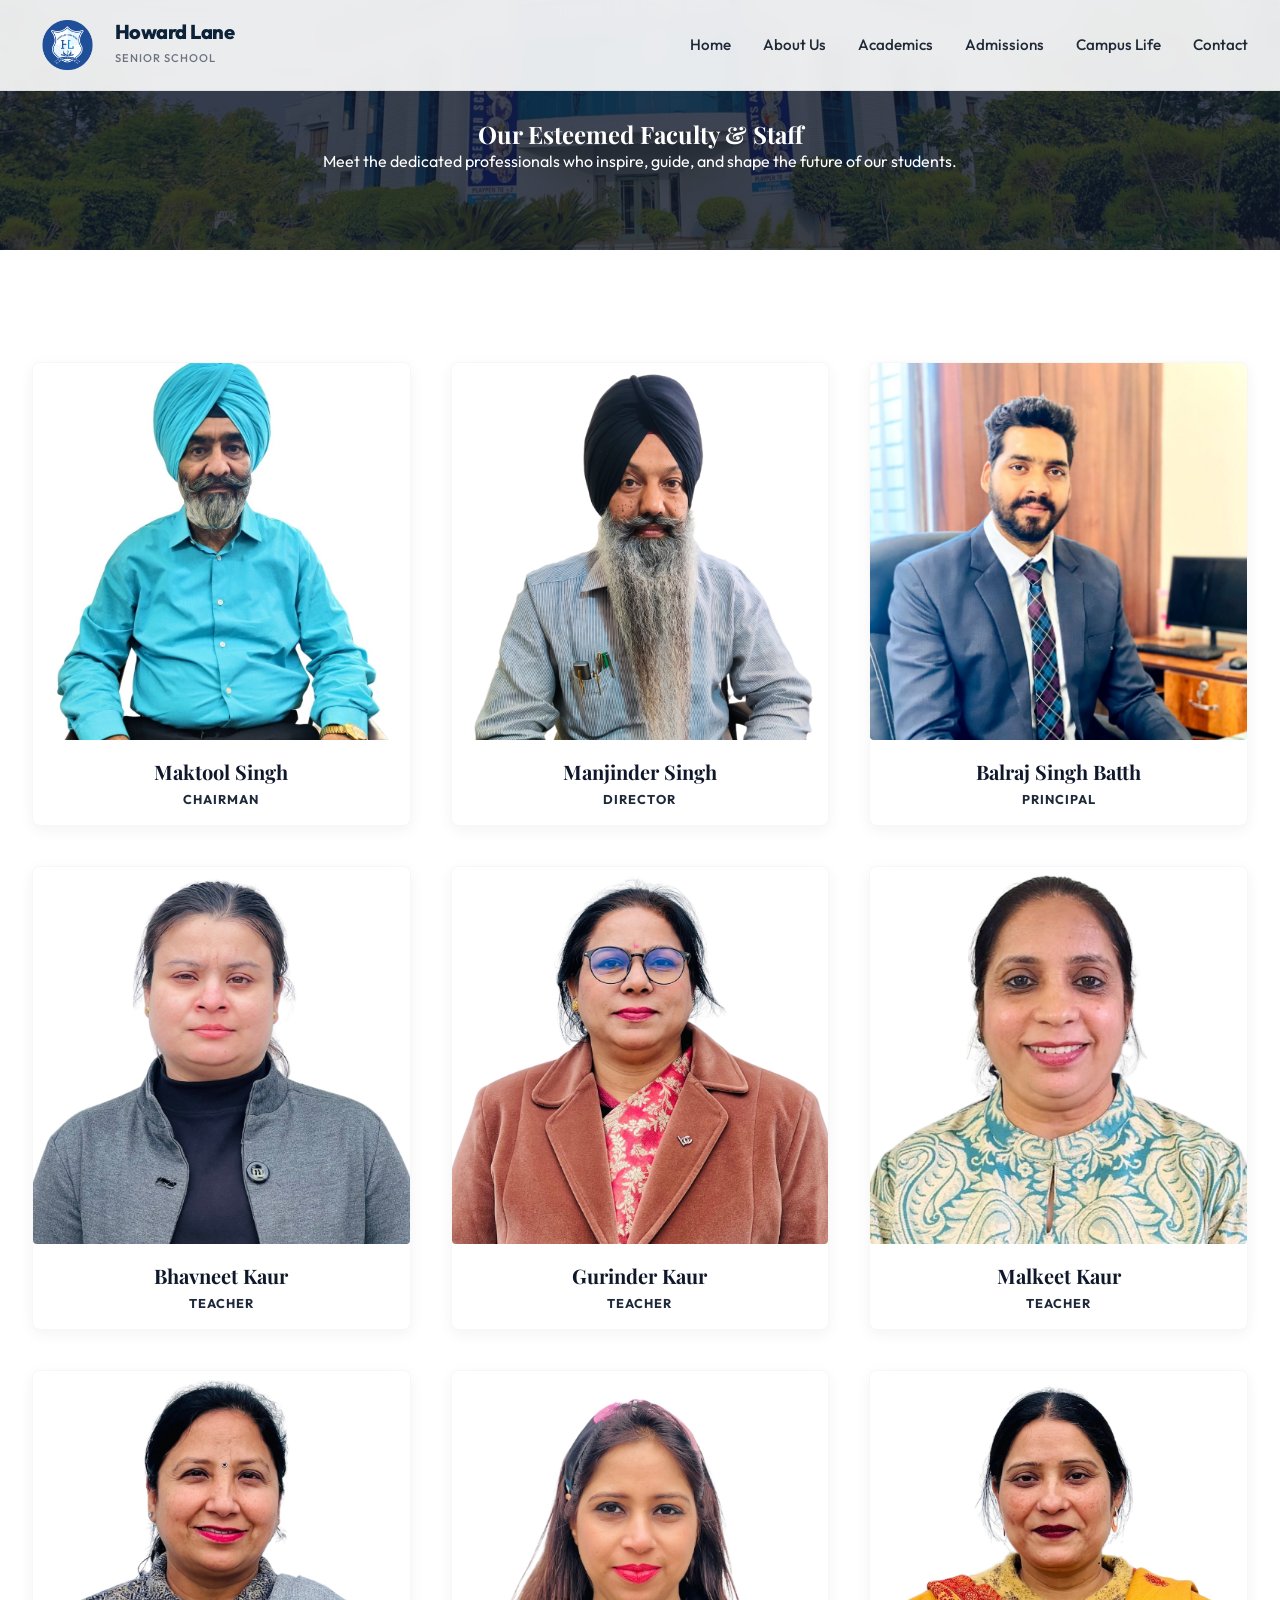
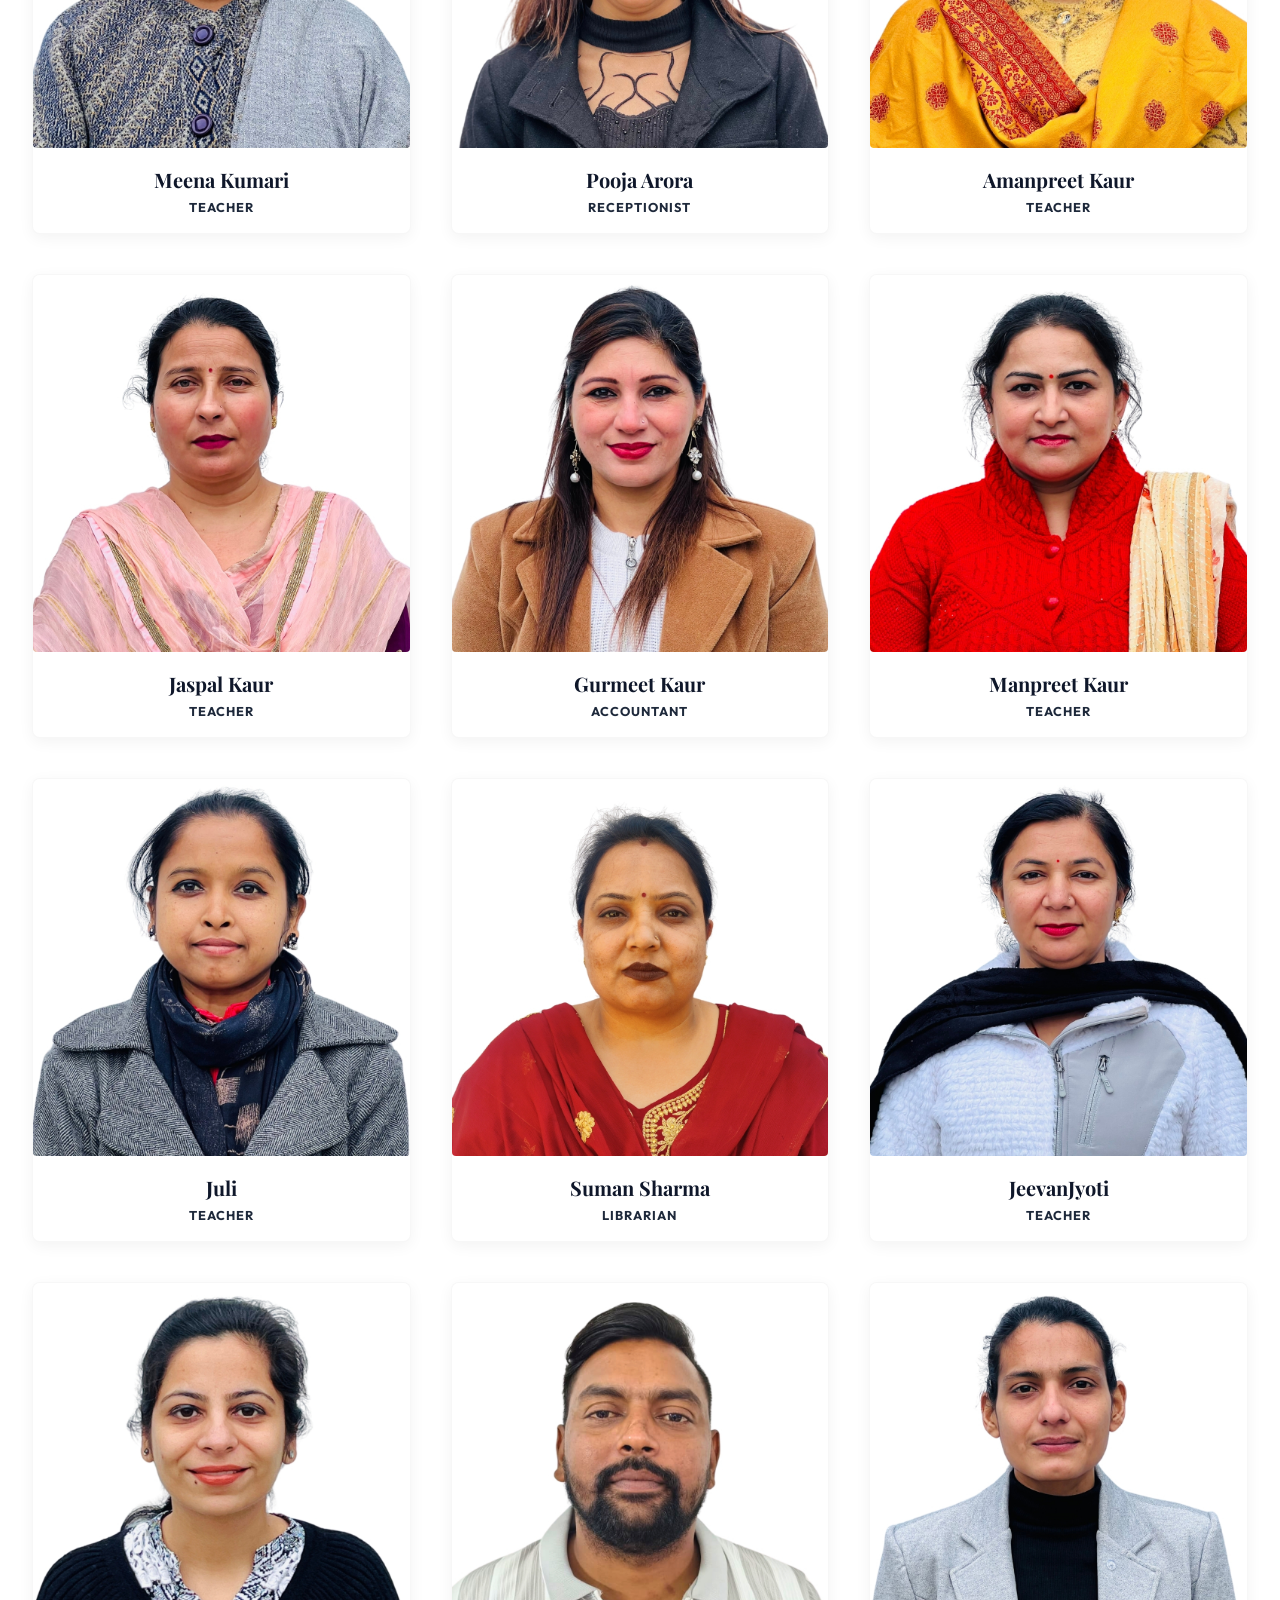
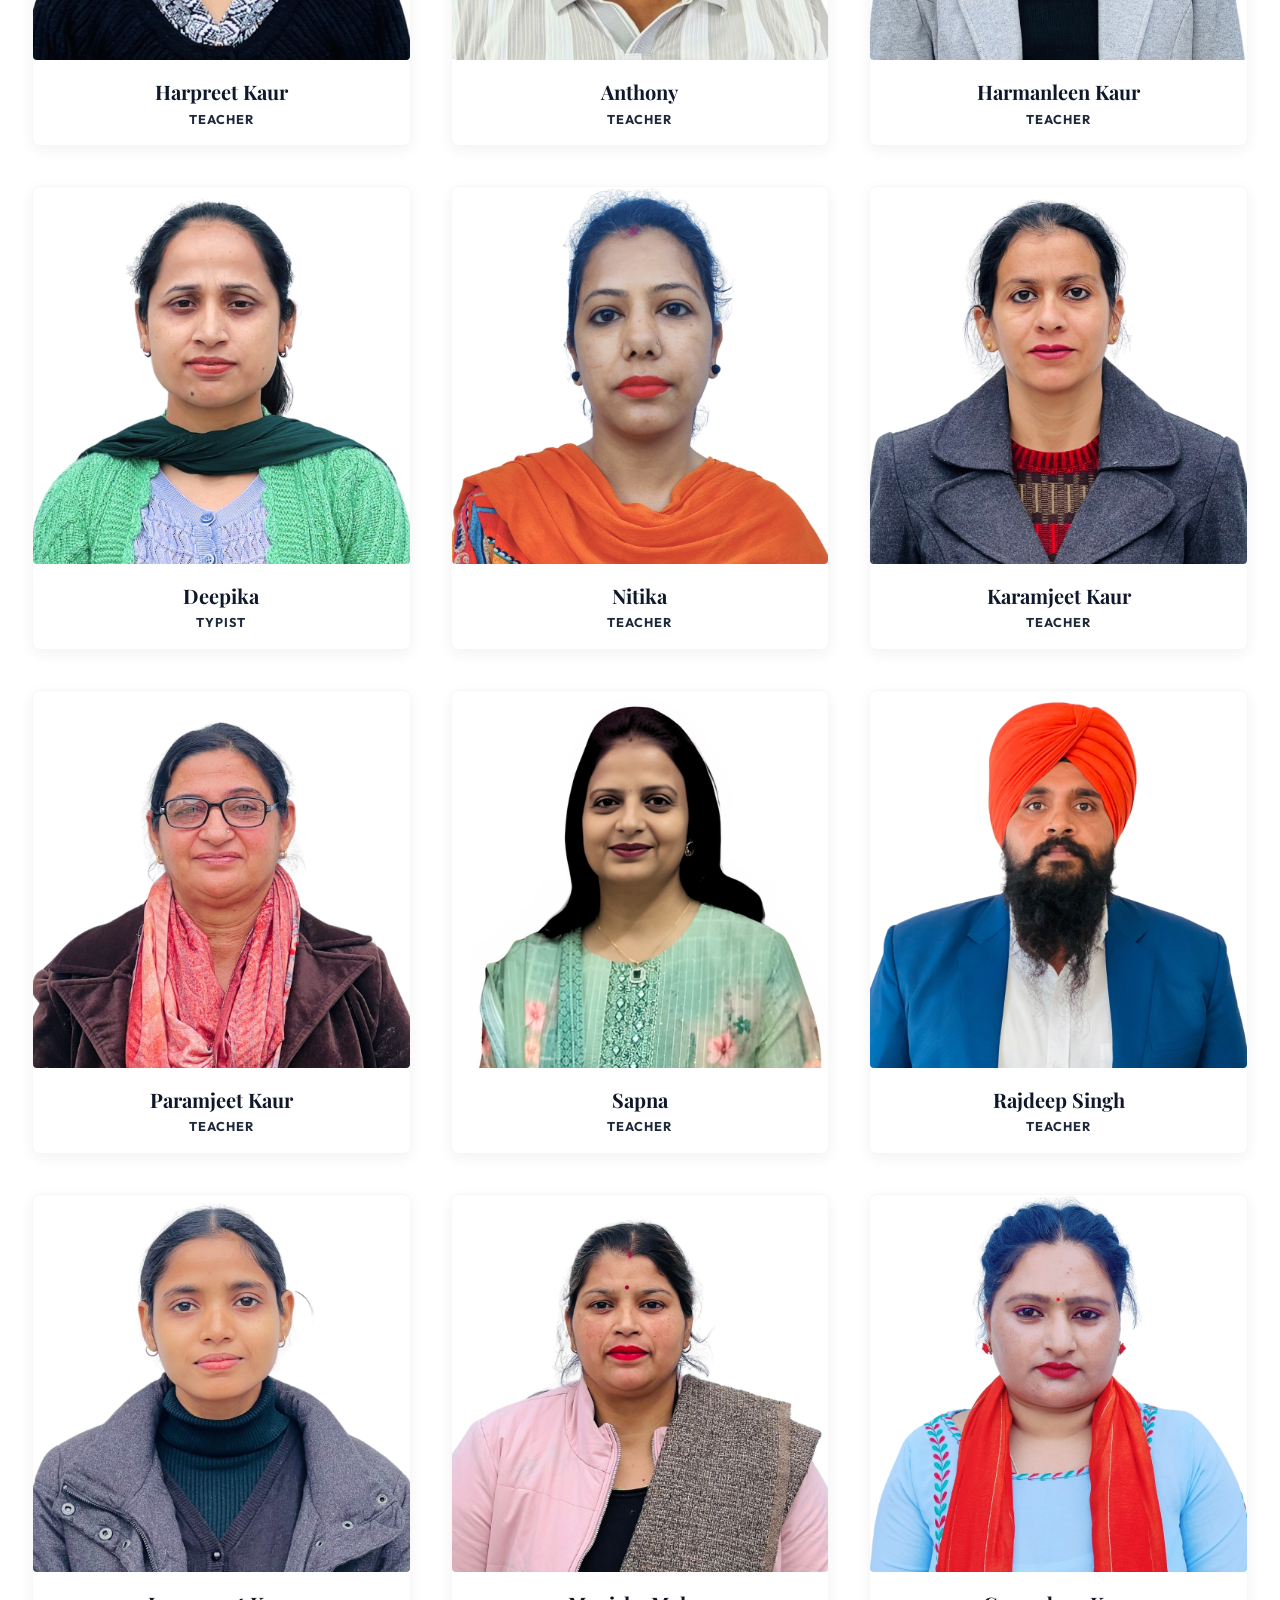
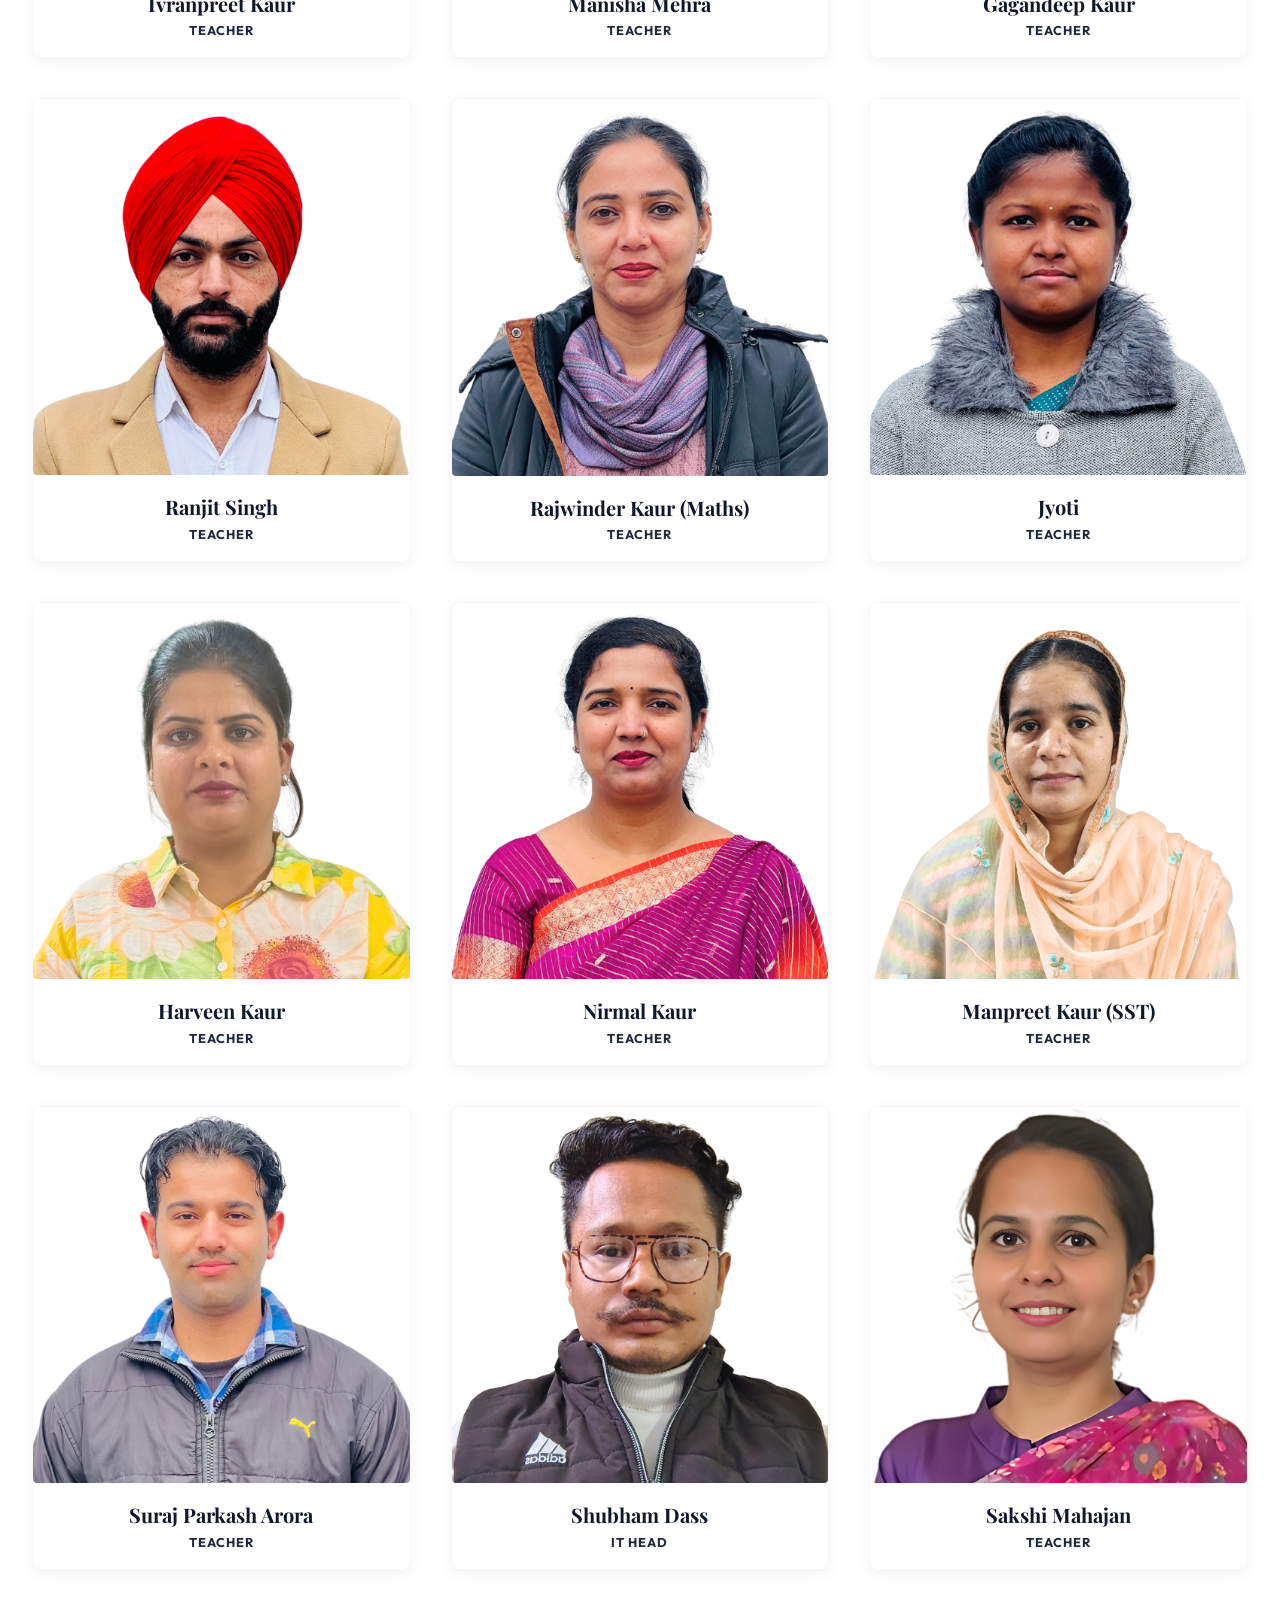
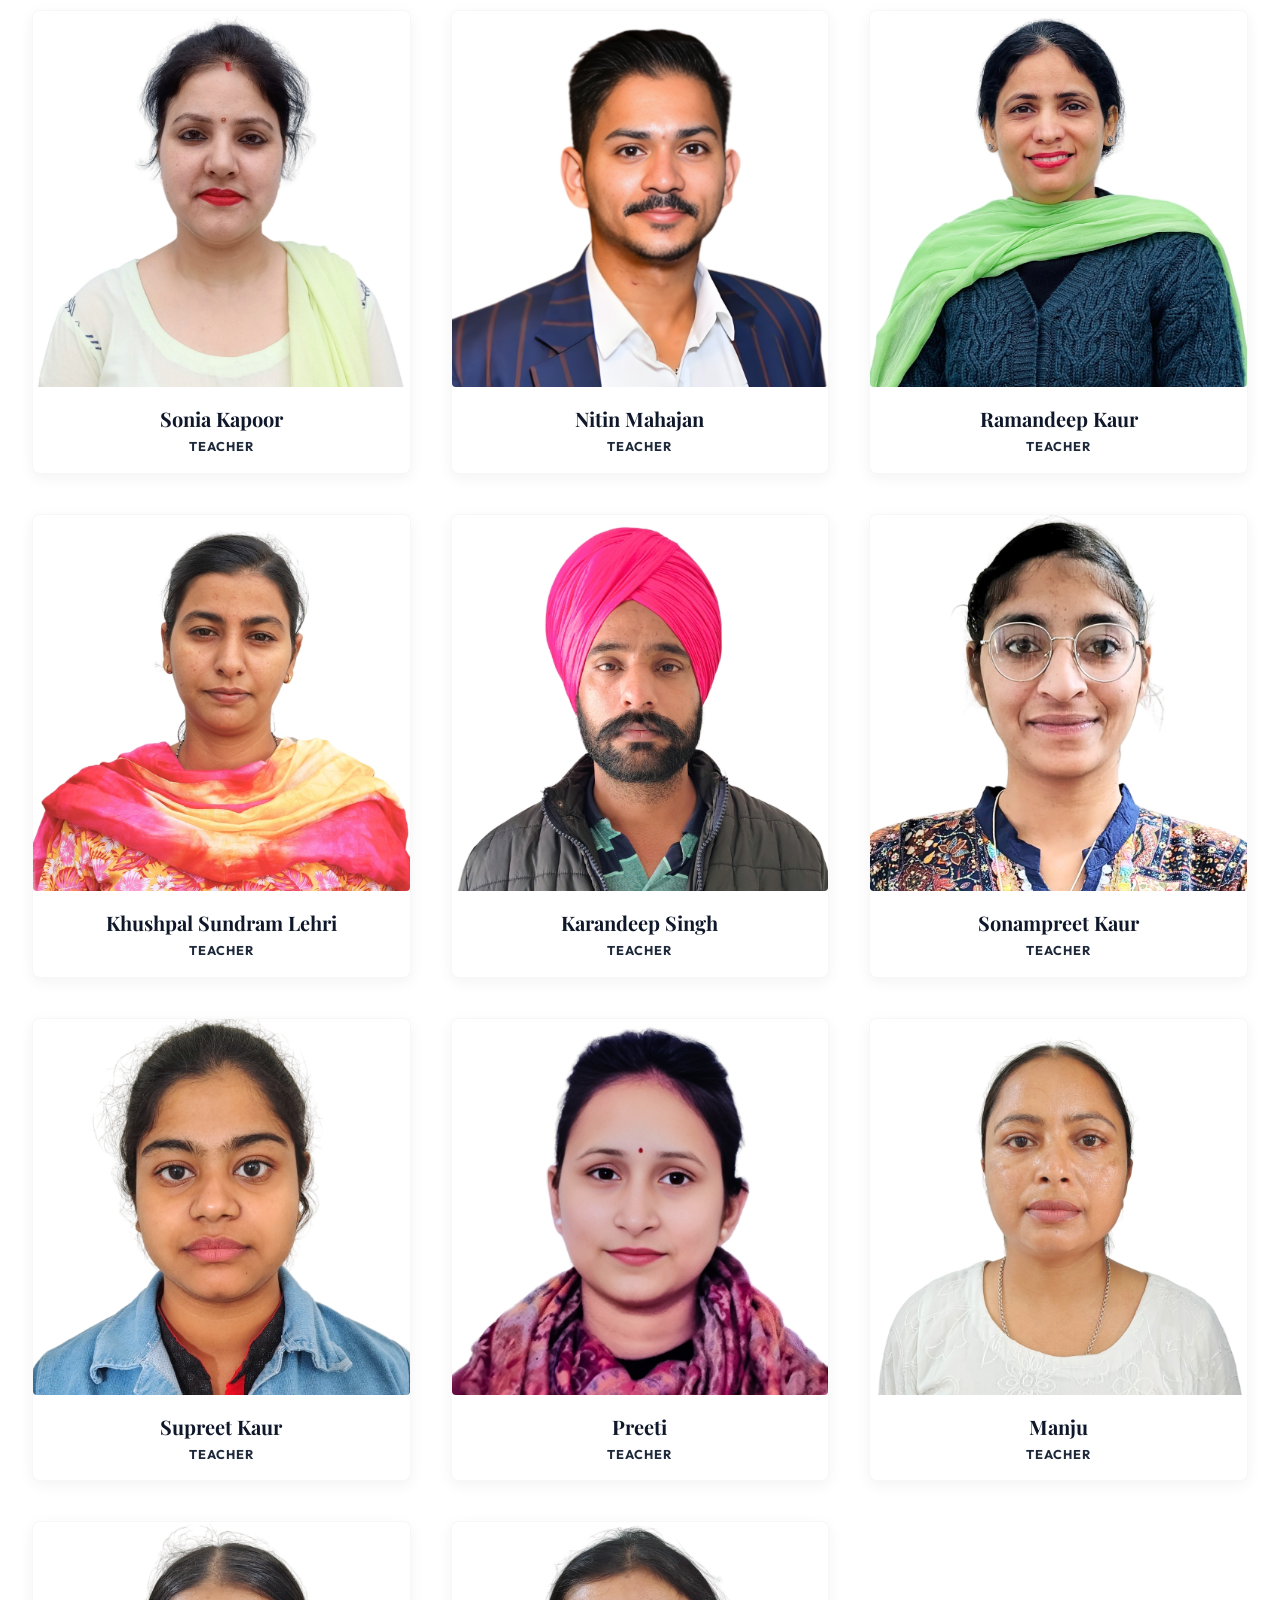
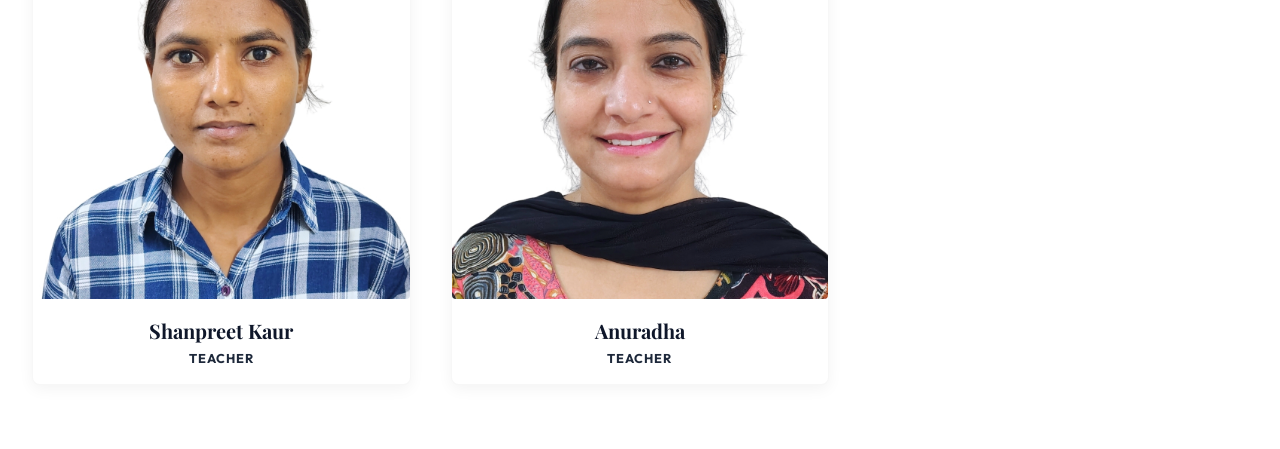
==== commit 7c60d5d8: "Update Principal's image" ====
--- a/faculty.html
+++ b/faculty.html
@@ -14,9 +14,7 @@
     <link href='https://unpkg.com/boxicons@2.1.4/css/boxicons.min.css' rel='stylesheet'>
 </head>
 
-<body class="inner-page">
-    <!-- Scroll Progress Bar -->
-    <div id="scroll-progress"></div>
+<body>
     <header class="navbar" id="navbar">
         <div class="container nav-container">
             <a href="index.html" class="logo">
@@ -57,10 +55,10 @@
     <section class="faculty-roster" style="padding: 4rem 0; background-color: var(--bg-gray);">
         <div class="container">
             <div class="executive-grid">
-                <!-- Faculty Maktool Singh -->
-                <div class="executive-card">
-                    <div class="faculty-photo">
-                        <img src="assets/staff/Maktool_Singh_Chairman_.jpg" alt="Maktool Singh">
+                <!-- Faculty Maktool Singh (Chairman) -->
+                <div class="executive-card">
+                    <div class="faculty-photo">
+                        <img src="assets/staff/Maktool_Singh_Chairman_.jpg" alt="Maktool Singh Chairman ">
                         <div class="faculty-social">
                             <a href="#"><i class='bx bxl-linkedin'></i></a>
                             <a href="#"><i class='bx bx-envelope'></i></a>
@@ -71,10 +69,11 @@
                         <p class="faculty-designation">Chairman</p>
                     </div>
                 </div>
-                <!-- Faculty Manjinder Singh -->
-                <div class="executive-card">
-                    <div class="faculty-photo">
-                        <img src="assets/staff/Manjinder_Director_.jpg" alt="Manjinder Singh">
+
+                <!-- Faculty Manjinder Singh (Director) -->
+                <div class="executive-card">
+                    <div class="faculty-photo">
+                        <img src="assets/staff/Manjinder_Director_.jpg" alt="Manjinder Director ">
                         <div class="faculty-social">
                             <a href="#"><i class='bx bxl-linkedin'></i></a>
                             <a href="#"><i class='bx bx-envelope'></i></a>
@@ -85,10 +84,11 @@
                         <p class="faculty-designation">Director</p>
                     </div>
                 </div>
+
                 <!-- Faculty Balraj Singh Batth -->
                 <div class="executive-card">
                     <div class="faculty-photo">
-                        <img src="assets/staff/Principal_Sir.jpg" alt="Balraj Singh Batth">
+                        <img src="assets/staff/principal_sir_updated.jpg" alt="Balraj Singh Batth">
                         <div class="faculty-social">
                             <a href="#"><i class='bx bxl-linkedin'></i></a>
                             <a href="#"><i class='bx bx-envelope'></i></a>
@@ -99,18 +99,76 @@
                         <p class="faculty-designation">Principal</p>
                     </div>
                 </div>
-                <!-- Faculty Alisha Thakur -->
-                <div class="executive-card">
-                    <div class="faculty-photo">
-                        <img src="assets/staff/Alisha_Thakur.jpg" alt="Alisha Thakur">
-                        <div class="faculty-social">
-                            <a href="#"><i class='bx bxl-linkedin'></i></a>
-                            <a href="#"><i class='bx bx-envelope'></i></a>
-                        </div>
-                    </div>
-                    <div class="faculty-info">
-                        <h3 class="faculty-name">Alisha Thakur</h3>
-                        <p class="faculty-designation">Teacher</p>
+
+                <!-- Faculty Bhavneet Kaur -->
+                <div class="executive-card">
+                    <div class="faculty-photo">
+                        <img src="assets/staff/Bhavneet_Kaur.jpg" alt="Bhavneet Kaur">
+                        <div class="faculty-social">
+                            <a href="#"><i class='bx bxl-linkedin'></i></a>
+                            <a href="#"><i class='bx bx-envelope'></i></a>
+                        </div>
+                    </div>
+                    <div class="faculty-info">
+                        <h3 class="faculty-name">Bhavneet Kaur</h3>
+                        <p class="faculty-designation">Teacher</p>
+                    </div>
+                </div>
+
+                <!-- Faculty Gurinder Kaur -->
+                <div class="executive-card">
+                    <div class="faculty-photo">
+                        <img src="assets/staff/Gurinder_Kaur.jpg" alt="Gurinder Kaur">
+                        <div class="faculty-social">
+                            <a href="#"><i class='bx bxl-linkedin'></i></a>
+                            <a href="#"><i class='bx bx-envelope'></i></a>
+                        </div>
+                    </div>
+                    <div class="faculty-info">
+                        <h3 class="faculty-name">Gurinder Kaur</h3>
+                        <p class="faculty-designation">Teacher</p>
+                    </div>
+                </div>
+                <!-- Faculty Malkeet Kaur -->
+                <div class="executive-card">
+                    <div class="faculty-photo">
+                        <img src="assets/staff/Malkeet_Kaur.jpg" alt="Malkeet Kaur">
+                        <div class="faculty-social">
+                            <a href="#"><i class='bx bxl-linkedin'></i></a>
+                            <a href="#"><i class='bx bx-envelope'></i></a>
+                        </div>
+                    </div>
+                    <div class="faculty-info">
+                        <h3 class="faculty-name">Malkeet Kaur</h3>
+                        <p class="faculty-designation">Teacher</p>
+                    </div>
+                </div>
+                <!-- Faculty Meena Kumari -->
+                <div class="executive-card">
+                    <div class="faculty-photo">
+                        <img src="assets/staff/Meena_Kumari.jpg" alt="Meena Kumari">
+                        <div class="faculty-social">
+                            <a href="#"><i class='bx bxl-linkedin'></i></a>
+                            <a href="#"><i class='bx bx-envelope'></i></a>
+                        </div>
+                    </div>
+                    <div class="faculty-info">
+                        <h3 class="faculty-name">Meena Kumari</h3>
+                        <p class="faculty-designation">Teacher</p>
+                    </div>
+                </div>
+                <!-- Faculty Pooja Arora -->
+                <div class="executive-card">
+                    <div class="faculty-photo">
+                        <img src="assets/staff/Pooja_Arora.jpg" alt="Pooja Arora">
+                        <div class="faculty-social">
+                            <a href="#"><i class='bx bxl-linkedin'></i></a>
+                            <a href="#"><i class='bx bx-envelope'></i></a>
+                        </div>
+                    </div>
+                    <div class="faculty-info">
+                        <h3 class="faculty-name">Pooja Arora</h3>
+                        <p class="faculty-designation">Receptionist</p>
                     </div>
                 </div>
                 <!-- Faculty Amanpreet Kaur -->
@@ -127,6 +185,106 @@
                         <p class="faculty-designation">Teacher</p>
                     </div>
                 </div>
+                <!-- Faculty Jaspal Kaur -->
+                <div class="executive-card">
+                    <div class="faculty-photo">
+                        <img src="assets/staff/Jaspal_Kaur.jpg" alt="Jaspal Kaur">
+                        <div class="faculty-social">
+                            <a href="#"><i class='bx bxl-linkedin'></i></a>
+                            <a href="#"><i class='bx bx-envelope'></i></a>
+                        </div>
+                    </div>
+                    <div class="faculty-info">
+                        <h3 class="faculty-name">Jaspal Kaur</h3>
+                        <p class="faculty-designation">Teacher</p>
+                    </div>
+                </div>
+
+                <!-- Faculty Gurmeet Kaur -->
+                <div class="executive-card">
+                    <div class="faculty-photo">
+                        <img src="assets/staff/Gurmeet_Kaur.jpg" alt="Gurmeet Kaur">
+                        <div class="faculty-social">
+                            <a href="#"><i class='bx bxl-linkedin'></i></a>
+                            <a href="#"><i class='bx bx-envelope'></i></a>
+                        </div>
+                    </div>
+                    <div class="faculty-info">
+                        <h3 class="faculty-name">Gurmeet Kaur</h3>
+                        <p class="faculty-designation">Accountant</p>
+                    </div>
+                </div>
+                <!-- Faculty Manpreet Kaur -->
+                <div class="executive-card">
+                    <div class="faculty-photo">
+                        <img src="assets/staff/Manpreet_Kaur.jpg" alt="Manpreet Kaur">
+                        <div class="faculty-social">
+                            <a href="#"><i class='bx bxl-linkedin'></i></a>
+                            <a href="#"><i class='bx bx-envelope'></i></a>
+                        </div>
+                    </div>
+                    <div class="faculty-info">
+                        <h3 class="faculty-name">Manpreet Kaur</h3>
+                        <p class="faculty-designation">Teacher</p>
+                    </div>
+                </div>
+                <!-- Faculty Juli -->
+                <div class="executive-card">
+                    <div class="faculty-photo">
+                        <img src="assets/staff/Juli.jpg" alt="Juli">
+                        <div class="faculty-social">
+                            <a href="#"><i class='bx bxl-linkedin'></i></a>
+                            <a href="#"><i class='bx bx-envelope'></i></a>
+                        </div>
+                    </div>
+                    <div class="faculty-info">
+                        <h3 class="faculty-name">Juli</h3>
+                        <p class="faculty-designation">Teacher</p>
+                    </div>
+                </div>
+                <!-- Faculty Suman Sharma -->
+                <div class="executive-card">
+                    <div class="faculty-photo">
+                        <img src="assets/staff/Suman_Sharma.jpg" alt="Suman Sharma">
+                        <div class="faculty-social">
+                            <a href="#"><i class='bx bxl-linkedin'></i></a>
+                            <a href="#"><i class='bx bx-envelope'></i></a>
+                        </div>
+                    </div>
+                    <div class="faculty-info">
+                        <h3 class="faculty-name">Suman Sharma</h3>
+                        <p class="faculty-designation">Librarian</p>
+                    </div>
+                </div>
+
+                <!-- Faculty Jyoti -->
+                <div class="executive-card">
+                    <div class="faculty-photo">
+                        <img src="assets/staff/Jyoti.jpg" alt="Jyoti">
+                        <div class="faculty-social">
+                            <a href="#"><i class='bx bxl-linkedin'></i></a>
+                            <a href="#"><i class='bx bx-envelope'></i></a>
+                        </div>
+                    </div>
+                    <div class="faculty-info">
+                        <h3 class="faculty-name">JeevanJyoti</h3>
+                        <p class="faculty-designation">Teacher</p>
+                    </div>
+                </div>
+                <!-- Faculty Harpreet Kaur -->
+                <div class="executive-card">
+                    <div class="faculty-photo">
+                        <img src="assets/staff/Harpreet_Kaur.jpg" alt="Harpreet Kaur">
+                        <div class="faculty-social">
+                            <a href="#"><i class='bx bxl-linkedin'></i></a>
+                            <a href="#"><i class='bx bx-envelope'></i></a>
+                        </div>
+                    </div>
+                    <div class="faculty-info">
+                        <h3 class="faculty-name">Harpreet Kaur</h3>
+                        <p class="faculty-designation">Teacher</p>
+                    </div>
+                </div>
                 <!-- Faculty Anthony -->
                 <div class="executive-card">
                     <div class="faculty-photo">
@@ -141,45 +299,17 @@
                         <p class="faculty-designation">Teacher</p>
                     </div>
                 </div>
-                <!-- Faculty Anuradha -->
-                <div class="executive-card">
-                    <div class="faculty-photo">
-                        <img src="assets/staff/Anuradha.jpg" alt="Anuradha">
-                        <div class="faculty-social">
-                            <a href="#"><i class='bx bxl-linkedin'></i></a>
-                            <a href="#"><i class='bx bx-envelope'></i></a>
-                        </div>
-                    </div>
-                    <div class="faculty-info">
-                        <h3 class="faculty-name">Anuradha</h3>
-                        <p class="faculty-designation">Teacher</p>
-                    </div>
-                </div>
-                <!-- Faculty Arun Kumar -->
-                <div class="executive-card">
-                    <div class="faculty-photo">
-                        <img src="assets/staff/Arun_Kumar.jpg" alt="Arun Kumar">
-                        <div class="faculty-social">
-                            <a href="#"><i class='bx bxl-linkedin'></i></a>
-                            <a href="#"><i class='bx bx-envelope'></i></a>
-                        </div>
-                    </div>
-                    <div class="faculty-info">
-                        <h3 class="faculty-name">Arun Kumar</h3>
-                        <p class="faculty-designation">Teacher</p>
-                    </div>
-                </div>
-                <!-- Faculty Bhavneet Kaur -->
-                <div class="executive-card">
-                    <div class="faculty-photo">
-                        <img src="assets/staff/Bhavneet_Kaur.jpg" alt="Bhavneet Kaur">
-                        <div class="faculty-social">
-                            <a href="#"><i class='bx bxl-linkedin'></i></a>
-                            <a href="#"><i class='bx bx-envelope'></i></a>
-                        </div>
-                    </div>
-                    <div class="faculty-info">
-                        <h3 class="faculty-name">Bhavneet Kaur</h3>
+                <!-- Faculty Harmanleen Kaur -->
+                <div class="executive-card">
+                    <div class="faculty-photo">
+                        <img src="assets/staff/Harmanleen_Kaur.jpg" alt="Harmanleen Kaur">
+                        <div class="faculty-social">
+                            <a href="#"><i class='bx bxl-linkedin'></i></a>
+                            <a href="#"><i class='bx bx-envelope'></i></a>
+                        </div>
+                    </div>
+                    <div class="faculty-info">
+                        <h3 class="faculty-name">Harmanleen Kaur</h3>
                         <p class="faculty-designation">Teacher</p>
                     </div>
                 </div>
@@ -197,6 +327,107 @@
                         <p class="faculty-designation">Typist</p>
                     </div>
                 </div>
+                <!-- Faculty Nitika -->
+                <div class="executive-card">
+                    <div class="faculty-photo">
+                        <img src="assets/staff/Nitika.jpg" alt="Nitika">
+                        <div class="faculty-social">
+                            <a href="#"><i class='bx bxl-linkedin'></i></a>
+                            <a href="#"><i class='bx bx-envelope'></i></a>
+                        </div>
+                    </div>
+                    <div class="faculty-info">
+                        <h3 class="faculty-name">Nitika</h3>
+                        <p class="faculty-designation">Teacher</p>
+                    </div>
+                </div>
+
+
+                <!-- Faculty Sarabjeet Kaur -->
+                <div class="executive-card">
+                    <div class="faculty-photo">
+                        <img src="assets/staff/Sarabjeet_Kaur.jpg" alt="Sarabjeet Kaur">
+                        <div class="faculty-social">
+                            <a href="#"><i class='bx bxl-linkedin'></i></a>
+                            <a href="#"><i class='bx bx-envelope'></i></a>
+                        </div>
+                    </div>
+                    <div class="faculty-info">
+                        <h3 class="faculty-name">Karamjeet Kaur</h3>
+                        <p class="faculty-designation">Teacher</p>
+                    </div>
+                </div>
+                <!-- Faculty Karamjeet Kaur -->
+                <div class="executive-card">
+                    <div class="faculty-photo">
+                        <img src="assets/staff/Karamjeet_Kaur.jpg" alt="Karamjeet Kaur">
+                        <div class="faculty-social">
+                            <a href="#"><i class='bx bxl-linkedin'></i></a>
+                            <a href="#"><i class='bx bx-envelope'></i></a>
+                        </div>
+                    </div>
+                    <div class="faculty-info">
+                        <h3 class="faculty-name">Paramjeet Kaur</h3>
+                        <p class="faculty-designation">Teacher</p>
+                    </div>
+                </div>
+
+                <!-- Faculty Sapna -->
+                <div class="executive-card">
+                    <div class="faculty-photo">
+                        <img src="assets/staff/Sapna.jpg" alt="Sapna">
+                        <div class="faculty-social">
+                            <a href="#"><i class='bx bxl-linkedin'></i></a>
+                            <a href="#"><i class='bx bx-envelope'></i></a>
+                        </div>
+                    </div>
+                    <div class="faculty-info">
+                        <h3 class="faculty-name">Sapna</h3>
+                        <p class="faculty-designation">Teacher</p>
+                    </div>
+                </div>
+                <!-- Faculty Rajdeep Singh -->
+                <div class="executive-card">
+                    <div class="faculty-photo">
+                        <img src="assets/staff/Rajdeep_Singh.jpg" alt="Rajdeep Singh">
+                        <div class="faculty-social">
+                            <a href="#"><i class='bx bxl-linkedin'></i></a>
+                            <a href="#"><i class='bx bx-envelope'></i></a>
+                        </div>
+                    </div>
+                    <div class="faculty-info">
+                        <h3 class="faculty-name">Rajdeep Singh</h3>
+                        <p class="faculty-designation">Teacher</p>
+                    </div>
+                </div>
+                <!-- Faculty Ivranpreet Kaur -->
+                <div class="executive-card">
+                    <div class="faculty-photo">
+                        <img src="assets/staff/Ivranpreet_Kaur.jpg" alt="Ivranpreet Kaur">
+                        <div class="faculty-social">
+                            <a href="#"><i class='bx bxl-linkedin'></i></a>
+                            <a href="#"><i class='bx bx-envelope'></i></a>
+                        </div>
+                    </div>
+                    <div class="faculty-info">
+                        <h3 class="faculty-name">Ivranpreet Kaur</h3>
+                        <p class="faculty-designation">Teacher</p>
+                    </div>
+                </div>
+                <!-- Faculty Manisha Mehra -->
+                <div class="executive-card">
+                    <div class="faculty-photo">
+                        <img src="assets/staff/Manisha_Mehra.jpg" alt="Manisha Mehra">
+                        <div class="faculty-social">
+                            <a href="#"><i class='bx bxl-linkedin'></i></a>
+                            <a href="#"><i class='bx bx-envelope'></i></a>
+                        </div>
+                    </div>
+                    <div class="faculty-info">
+                        <h3 class="faculty-name">Manisha Mehra</h3>
+                        <p class="faculty-designation">Teacher</p>
+                    </div>
+                </div>
                 <!-- Faculty Gagandeep Kaur -->
                 <div class="executive-card">
                     <div class="faculty-photo">
@@ -211,94 +442,53 @@
                         <p class="faculty-designation">Teacher</p>
                     </div>
                 </div>
-                <!-- Faculty Gurinder Kaur -->
-                <div class="executive-card">
-                    <div class="faculty-photo">
-                        <img src="assets/staff/Gurinder_Kaur.jpg" alt="Gurinder Kaur">
-                        <div class="faculty-social">
-                            <a href="#"><i class='bx bxl-linkedin'></i></a>
-                            <a href="#"><i class='bx bx-envelope'></i></a>
-                        </div>
-                    </div>
-                    <div class="faculty-info">
-                        <h3 class="faculty-name">Gurinder Kaur</h3>
-                        <p class="faculty-designation">Teacher</p>
-                    </div>
-                </div>
-                <!-- Faculty Gurmeet Kaur -->
-                <div class="executive-card">
-                    <div class="faculty-photo">
-                        <img src="assets/staff/Gurmeet_Kaur.jpg" alt="Gurmeet Kaur">
-                        <div class="faculty-social">
-                            <a href="#"><i class='bx bxl-linkedin'></i></a>
-                            <a href="#"><i class='bx bx-envelope'></i></a>
-                        </div>
-                    </div>
-                    <div class="faculty-info">
-                        <h3 class="faculty-name">Gurmeet Kaur</h3>
-                        <p class="faculty-designation">Accountant</p>
-                    </div>
-                </div>
-                <!-- Faculty Hardev Singh -->
-                <div class="executive-card">
-                    <div class="faculty-photo">
-                        <img src="assets/staff/Hardev_Singh.jpg" alt="Hardev Singh">
-                        <div class="faculty-social">
-                            <a href="#"><i class='bx bxl-linkedin'></i></a>
-                            <a href="#"><i class='bx bx-envelope'></i></a>
-                        </div>
-                    </div>
-                    <div class="faculty-info">
-                        <h3 class="faculty-name">Hardev Singh</h3>
-                        <p class="faculty-designation">Teacher</p>
-                    </div>
-                </div>
-                <!-- Faculty Harinder Singh DP -->
-                <div class="executive-card">
-                    <div class="faculty-photo">
-                        <img src="assets/staff/Harinder_Singh_DP.jpg" alt="Harinder Singh DP">
-                        <div class="faculty-social">
-                            <a href="#"><i class='bx bxl-linkedin'></i></a>
-                            <a href="#"><i class='bx bx-envelope'></i></a>
-                        </div>
-                    </div>
-                    <div class="faculty-info">
-                        <h3 class="faculty-name">Harinder Singh</h3>
-                        <p class="faculty-designation">Teacher</p>
-                    </div>
-                </div>
-                <!-- Faculty Harmanleen Kaur -->
-                <div class="executive-card">
-                    <div class="faculty-photo">
-                        <img src="assets/staff/Harmanleen_Kaur.jpg" alt="Harmanleen Kaur">
-                        <div class="faculty-social">
-                            <a href="#"><i class='bx bxl-linkedin'></i></a>
-                            <a href="#"><i class='bx bx-envelope'></i></a>
-                        </div>
-                    </div>
-                    <div class="faculty-info">
-                        <h3 class="faculty-name">Harmanleen Kaur</h3>
-                        <p class="faculty-designation">Teacher</p>
-                    </div>
-                </div>
-                <!-- Faculty Harpreet Kaur -->
-                <div class="executive-card">
-                    <div class="faculty-photo">
-                        <img src="assets/staff/Harpreet_Kaur.jpg" alt="Harpreet Kaur">
-                        <div class="faculty-social">
-                            <a href="#"><i class='bx bxl-linkedin'></i></a>
-                            <a href="#"><i class='bx bx-envelope'></i></a>
-                        </div>
-                    </div>
-                    <div class="faculty-info">
-                        <h3 class="faculty-name">Harpreet Kaur</h3>
-                        <p class="faculty-designation">Teacher</p>
-                    </div>
-                </div>
-                <!-- Faculty Harveen Kaur -->
-                <div class="executive-card">
-                    <div class="faculty-photo">
-                        <img src="assets/staff/Harveen_Kaur.jpg" alt="Harveen Kaur">
+                <!-- Faculty Ranjit Singh -->
+                <div class="executive-card">
+                    <div class="faculty-photo">
+                        <img src="assets/staff/Ranjit_Singh.jpg" alt="Ranjit Singh">
+                        <div class="faculty-social">
+                            <a href="#"><i class='bx bxl-linkedin'></i></a>
+                            <a href="#"><i class='bx bx-envelope'></i></a>
+                        </div>
+                    </div>
+                    <div class="faculty-info">
+                        <h3 class="faculty-name">Ranjit Singh</h3>
+                        <p class="faculty-designation">Teacher</p>
+                    </div>
+                </div>
+
+                <!-- Faculty Rajwinder Kaur (Maths) -->
+                <div class="executive-card">
+                    <div class="faculty-photo">
+                        <img src="assets/staff/Rajwinder_Kaur_Maths.jpg" alt="Rajwinder Kaur (Maths)">
+                        <div class="faculty-social">
+                            <a href="#"><i class='bx bxl-linkedin'></i></a>
+                            <a href="#"><i class='bx bx-envelope'></i></a>
+                        </div>
+                    </div>
+                    <div class="faculty-info">
+                        <h3 class="faculty-name">Rajwinder Kaur (Maths)</h3>
+                        <p class="faculty-designation">Teacher</p>
+                    </div>
+                </div>
+                <!-- Faculty Jeevan Jyoti -->
+                <div class="executive-card">
+                    <div class="faculty-photo">
+                        <img src="assets/staff/Jeevan_Jyoti.jpg" alt="Jeevan Jyoti">
+                        <div class="faculty-social">
+                            <a href="#"><i class='bx bxl-linkedin'></i></a>
+                            <a href="#"><i class='bx bx-envelope'></i></a>
+                        </div>
+                    </div>
+                    <div class="faculty-info">
+                        <h3 class="faculty-name">Jyoti</h3>
+                        <p class="faculty-designation">Teacher</p>
+                    </div>
+                </div>
+                <!-- Faculty Arun Kumar -->
+                <div class="executive-card">
+                    <div class="faculty-photo">
+                        <img src="assets/staff/Arun_Kumar.jpg" alt="Arun Kumar">
                         <div class="faculty-social">
                             <a href="#"><i class='bx bxl-linkedin'></i></a>
                             <a href="#"><i class='bx bx-envelope'></i></a>
@@ -309,230 +499,7 @@
                         <p class="faculty-designation">Teacher</p>
                     </div>
                 </div>
-                <!-- Faculty Ivranpreet Kaur -->
-                <div class="executive-card">
-                    <div class="faculty-photo">
-                        <img src="assets/staff/Ivranpreet_Kaur.jpg" alt="Ivranpreet Kaur">
-                        <div class="faculty-social">
-                            <a href="#"><i class='bx bxl-linkedin'></i></a>
-                            <a href="#"><i class='bx bx-envelope'></i></a>
-                        </div>
-                    </div>
-                    <div class="faculty-info">
-                        <h3 class="faculty-name">Ivranpreet Kaur</h3>
-                        <p class="faculty-designation">Teacher</p>
-                    </div>
-                </div>
-                <!-- Faculty Jaspal Kaur -->
-                <div class="executive-card">
-                    <div class="faculty-photo">
-                        <img src="assets/staff/Jaspal_Kaur.jpg" alt="Jaspal Kaur">
-                        <div class="faculty-social">
-                            <a href="#"><i class='bx bxl-linkedin'></i></a>
-                            <a href="#"><i class='bx bx-envelope'></i></a>
-                        </div>
-                    </div>
-                    <div class="faculty-info">
-                        <h3 class="faculty-name">Jaspal Kaur</h3>
-                        <p class="faculty-designation">Teacher</p>
-                    </div>
-                </div>
-                <!-- Faculty Jeevan Jyoti -->
-                <div class="executive-card">
-                    <div class="faculty-photo">
-                        <img src="assets/staff/Jeevan_Jyoti.jpg" alt="Jeevan Jyoti">
-                        <div class="faculty-social">
-                            <a href="#"><i class='bx bxl-linkedin'></i></a>
-                            <a href="#"><i class='bx bx-envelope'></i></a>
-                        </div>
-                    </div>
-                    <div class="faculty-info">
-                        <h3 class="faculty-name">Jeevan Jyoti</h3>
-                        <p class="faculty-designation">Teacher</p>
-                    </div>
-                </div>
-                <!-- Faculty Juli -->
-                <div class="executive-card">
-                    <div class="faculty-photo">
-                        <img src="assets/staff/Juli.jpg" alt="Juli">
-                        <div class="faculty-social">
-                            <a href="#"><i class='bx bxl-linkedin'></i></a>
-                            <a href="#"><i class='bx bx-envelope'></i></a>
-                        </div>
-                    </div>
-                    <div class="faculty-info">
-                        <h3 class="faculty-name">Juli</h3>
-                        <p class="faculty-designation">Teacher</p>
-                    </div>
-                </div>
-                <!-- Faculty Jyoti -->
-                <div class="executive-card">
-                    <div class="faculty-photo">
-                        <img src="assets/staff/Jyoti.jpg" alt="Jyoti">
-                        <div class="faculty-social">
-                            <a href="#"><i class='bx bxl-linkedin'></i></a>
-                            <a href="#"><i class='bx bx-envelope'></i></a>
-                        </div>
-                    </div>
-                    <div class="faculty-info">
-                        <h3 class="faculty-name">Jyoti</h3>
-                        <p class="faculty-designation">Teacher</p>
-                    </div>
-                </div>
-                <!-- Faculty Karamjeet Kaur -->
-                <div class="executive-card">
-                    <div class="faculty-photo">
-                        <img src="assets/staff/Karamjeet_Kaur.jpg" alt="Karamjeet Kaur">
-                        <div class="faculty-social">
-                            <a href="#"><i class='bx bxl-linkedin'></i></a>
-                            <a href="#"><i class='bx bx-envelope'></i></a>
-                        </div>
-                    </div>
-                    <div class="faculty-info">
-                        <h3 class="faculty-name">Karamjeet Kaur</h3>
-                        <p class="faculty-designation">Teacher</p>
-                    </div>
-                </div>
-                <!-- Faculty Karandeep Singh -->
-                <div class="executive-card">
-                    <div class="faculty-photo">
-                        <img src="assets/staff/Karandeep_Singh.jpg" alt="Karandeep Singh">
-                        <div class="faculty-social">
-                            <a href="#"><i class='bx bxl-linkedin'></i></a>
-                            <a href="#"><i class='bx bx-envelope'></i></a>
-                        </div>
-                    </div>
-                    <div class="faculty-info">
-                        <h3 class="faculty-name">Karandeep Singh</h3>
-                        <p class="faculty-designation">Teacher</p>
-                    </div>
-                </div>
-                <!-- Faculty Khushpal Sundram Lehri -->
-                <div class="executive-card">
-                    <div class="faculty-photo">
-                        <img src="assets/staff/Khushpal_Sundram_Lehri.jpg" alt="Khushpal Sundram Lehri">
-                        <div class="faculty-social">
-                            <a href="#"><i class='bx bxl-linkedin'></i></a>
-                            <a href="#"><i class='bx bx-envelope'></i></a>
-                        </div>
-                    </div>
-                    <div class="faculty-info">
-                        <h3 class="faculty-name">Khushpal Sundram Lehri</h3>
-                        <p class="faculty-designation">Teacher</p>
-                    </div>
-                </div>
-                <!-- Faculty Lalita Devi -->
-                <div class="executive-card">
-                    <div class="faculty-photo">
-                        <img src="assets/staff/Lalita_Devi.jpg" alt="Lalita Devi">
-                        <div class="faculty-social">
-                            <a href="#"><i class='bx bxl-linkedin'></i></a>
-                            <a href="#"><i class='bx bx-envelope'></i></a>
-                        </div>
-                    </div>
-                    <div class="faculty-info">
-                        <h3 class="faculty-name">Lalita Devi</h3>
-                        <p class="faculty-designation">Teacher</p>
-                    </div>
-                </div>
-                <!-- Faculty Malkeet Kaur -->
-                <div class="executive-card">
-                    <div class="faculty-photo">
-                        <img src="assets/staff/Malkeet_Kaur.jpg" alt="Malkeet Kaur">
-                        <div class="faculty-social">
-                            <a href="#"><i class='bx bxl-linkedin'></i></a>
-                            <a href="#"><i class='bx bx-envelope'></i></a>
-                        </div>
-                    </div>
-                    <div class="faculty-info">
-                        <h3 class="faculty-name">Malkeet Kaur</h3>
-                        <p class="faculty-designation">Teacher</p>
-                    </div>
-                </div>
-                <!-- Faculty Mandeep Kaur UKG -->
-                <div class="executive-card">
-                    <div class="faculty-photo">
-                        <img src="assets/staff/Mandeep_Kaur_UKG.jpg" alt="Mandeep Kaur UKG">
-                        <div class="faculty-social">
-                            <a href="#"><i class='bx bxl-linkedin'></i></a>
-                            <a href="#"><i class='bx bx-envelope'></i></a>
-                        </div>
-                    </div>
-                    <div class="faculty-info">
-                        <h3 class="faculty-name">Mandeep Kaur</h3>
-                        <p class="faculty-designation">Teacher (UKG)</p>
-                    </div>
-                </div>
-                <!-- Faculty Manisha Mehra -->
-                <div class="executive-card">
-                    <div class="faculty-photo">
-                        <img src="assets/staff/Manisha_Mehra.jpg" alt="Manisha Mehra">
-                        <div class="faculty-social">
-                            <a href="#"><i class='bx bxl-linkedin'></i></a>
-                            <a href="#"><i class='bx bx-envelope'></i></a>
-                        </div>
-                    </div>
-                    <div class="faculty-info">
-                        <h3 class="faculty-name">Manisha Mehra</h3>
-                        <p class="faculty-designation">Teacher</p>
-                    </div>
-                </div>
-                <!-- Faculty Manju -->
-                <div class="executive-card">
-                    <div class="faculty-photo">
-                        <img src="assets/staff/Manju.jpg" alt="Manju">
-                        <div class="faculty-social">
-                            <a href="#"><i class='bx bxl-linkedin'></i></a>
-                            <a href="#"><i class='bx bx-envelope'></i></a>
-                        </div>
-                    </div>
-                    <div class="faculty-info">
-                        <h3 class="faculty-name">Manju</h3>
-                        <p class="faculty-designation">Teacher</p>
-                    </div>
-                </div>
-                <!-- Faculty Manpreet Kaur -->
-                <div class="executive-card">
-                    <div class="faculty-photo">
-                        <img src="assets/staff/Manpreet_Kaur.jpg" alt="Manpreet Kaur">
-                        <div class="faculty-social">
-                            <a href="#"><i class='bx bxl-linkedin'></i></a>
-                            <a href="#"><i class='bx bx-envelope'></i></a>
-                        </div>
-                    </div>
-                    <div class="faculty-info">
-                        <h3 class="faculty-name">Manpreet Kaur</h3>
-                        <p class="faculty-designation">Teacher</p>
-                    </div>
-                </div>
-                <!-- Faculty Manpreet Kaur SST -->
-                <div class="executive-card">
-                    <div class="faculty-photo">
-                        <img src="assets/staff/Manpreet_Kaur_SST.jpg" alt="Manpreet Kaur SST">
-                        <div class="faculty-social">
-                            <a href="#"><i class='bx bxl-linkedin'></i></a>
-                            <a href="#"><i class='bx bx-envelope'></i></a>
-                        </div>
-                    </div>
-                    <div class="faculty-info">
-                        <h3 class="faculty-name">Manpreet Kaur</h3>
-                        <p class="faculty-designation">Teacher (SST)</p>
-                    </div>
-                </div>
-                <!-- Faculty Meena Kumari -->
-                <div class="executive-card">
-                    <div class="faculty-photo">
-                        <img src="assets/staff/Meena_Kumari.jpg" alt="Meena Kumari">
-                        <div class="faculty-social">
-                            <a href="#"><i class='bx bxl-linkedin'></i></a>
-                            <a href="#"><i class='bx bx-envelope'></i></a>
-                        </div>
-                    </div>
-                    <div class="faculty-info">
-                        <h3 class="faculty-name">Meena Kumari</h3>
-                        <p class="faculty-designation">Teacher</p>
-                    </div>
-                </div>
+
                 <!-- Faculty Nirmal Kaur -->
                 <div class="executive-card">
                     <div class="faculty-photo">
@@ -547,213 +514,31 @@
                         <p class="faculty-designation">Teacher</p>
                     </div>
                 </div>
-                <!-- Faculty Nitika -->
-                <div class="executive-card">
-                    <div class="faculty-photo">
-                        <img src="assets/staff/Nitika.jpg" alt="Nitika">
-                        <div class="faculty-social">
-                            <a href="#"><i class='bx bxl-linkedin'></i></a>
-                            <a href="#"><i class='bx bx-envelope'></i></a>
-                        </div>
-                    </div>
-                    <div class="faculty-info">
-                        <h3 class="faculty-name">Nitika</h3>
-                        <p class="faculty-designation">Teacher</p>
-                    </div>
-                </div>
-                <!-- Faculty Nitin Mahajan -->
-                <div class="executive-card">
-                    <div class="faculty-photo">
-                        <img src="assets/staff/Nitin_Mahajan.jpg" alt="Nitin Mahajan">
-                        <div class="faculty-social">
-                            <a href="#"><i class='bx bxl-linkedin'></i></a>
-                            <a href="#"><i class='bx bx-envelope'></i></a>
-                        </div>
-                    </div>
-                    <div class="faculty-info">
-                        <h3 class="faculty-name">Nitin Mahajan</h3>
-                        <p class="faculty-designation">Teacher</p>
-                    </div>
-                </div>
-                <!-- Faculty Paramjit Kaur -->
-                <div class="executive-card">
-                    <div class="faculty-photo">
-                        <img src="assets/staff/Paramjit_Kaur.jpg" alt="Paramjit Kaur">
-                        <div class="faculty-social">
-                            <a href="#"><i class='bx bxl-linkedin'></i></a>
-                            <a href="#"><i class='bx bx-envelope'></i></a>
-                        </div>
-                    </div>
-                    <div class="faculty-info">
-                        <h3 class="faculty-name">Paramjit Kaur</h3>
-                        <p class="faculty-designation">Teacher</p>
-                    </div>
-                </div>
-                <!-- Faculty Parminder Kaur -->
-                <div class="executive-card">
-                    <div class="faculty-photo">
-                        <img src="assets/staff/Parminder_Kaur.jpg" alt="Parminder Kaur">
-                        <div class="faculty-social">
-                            <a href="#"><i class='bx bxl-linkedin'></i></a>
-                            <a href="#"><i class='bx bx-envelope'></i></a>
-                        </div>
-                    </div>
-                    <div class="faculty-info">
-                        <h3 class="faculty-name">Parminder Kaur</h3>
-                        <p class="faculty-designation">Teacher</p>
-                    </div>
-                </div>
-                <!-- Faculty Pavreet Kaur -->
-                <div class="executive-card">
-                    <div class="faculty-photo">
-                        <img src="assets/staff/Pavreet_Kaur.jpg" alt="Pavreet Kaur">
-                        <div class="faculty-social">
-                            <a href="#"><i class='bx bxl-linkedin'></i></a>
-                            <a href="#"><i class='bx bx-envelope'></i></a>
-                        </div>
-                    </div>
-                    <div class="faculty-info">
-                        <h3 class="faculty-name">Pavreet Kaur</h3>
-                        <p class="faculty-designation">Teacher</p>
-                    </div>
-                </div>
-                <!-- Faculty Pawandeep Kaur -->
-                <div class="executive-card">
-                    <div class="faculty-photo">
-                        <img src="assets/staff/Pawandeep_Kaur.jpg" alt="Pawandeep Kaur">
-                        <div class="faculty-social">
-                            <a href="#"><i class='bx bxl-linkedin'></i></a>
-                            <a href="#"><i class='bx bx-envelope'></i></a>
-                        </div>
-                    </div>
-                    <div class="faculty-info">
-                        <h3 class="faculty-name">Pawandeep Kaur</h3>
-                        <p class="faculty-designation">Teacher</p>
-                    </div>
-                </div>
-                <!-- Faculty Pooja Arora -->
-                <div class="executive-card">
-                    <div class="faculty-photo">
-                        <img src="assets/staff/Pooja_Arora.jpg" alt="Pooja Arora">
-                        <div class="faculty-social">
-                            <a href="#"><i class='bx bxl-linkedin'></i></a>
-                            <a href="#"><i class='bx bx-envelope'></i></a>
-                        </div>
-                    </div>
-                    <div class="faculty-info">
-                        <h3 class="faculty-name">Pooja Arora</h3>
-                        <p class="faculty-designation">Receptionist</p>
-                    </div>
-                </div>
-                <!-- Faculty Preeti -->
-                <div class="executive-card">
-                    <div class="faculty-photo">
-                        <img src="assets/staff/Preeti.jpg" alt="Preeti">
-                        <div class="faculty-social">
-                            <a href="#"><i class='bx bxl-linkedin'></i></a>
-                            <a href="#"><i class='bx bx-envelope'></i></a>
-                        </div>
-                    </div>
-                    <div class="faculty-info">
-                        <h3 class="faculty-name">Preeti</h3>
-                        <p class="faculty-designation">Teacher</p>
-                    </div>
-                </div>
-                <!-- Faculty Rajdeep Singh -->
-                <div class="executive-card">
-                    <div class="faculty-photo">
-                        <img src="assets/staff/Rajdeep_Singh.jpg" alt="Rajdeep Singh">
-                        <div class="faculty-social">
-                            <a href="#"><i class='bx bxl-linkedin'></i></a>
-                            <a href="#"><i class='bx bx-envelope'></i></a>
-                        </div>
-                    </div>
-                    <div class="faculty-info">
-                        <h3 class="faculty-name">Rajdeep Singh</h3>
-                        <p class="faculty-designation">Teacher</p>
-                    </div>
-                </div>
-                <!-- Faculty Rajwinder Kaur Maths -->
-                <div class="executive-card">
-                    <div class="faculty-photo">
-                        <img src="assets/staff/Rajwinder_Kaur_Maths.jpg" alt="Rajwinder Kaur Maths">
-                        <div class="faculty-social">
-                            <a href="#"><i class='bx bxl-linkedin'></i></a>
-                            <a href="#"><i class='bx bx-envelope'></i></a>
-                        </div>
-                    </div>
-                    <div class="faculty-info">
-                        <h3 class="faculty-name">Rajwinder Kaur</h3>
-                        <p class="faculty-designation">Teacher (Maths)</p>
-                    </div>
-                </div>
-                <!-- Faculty Ramandeep Kaur -->
-                <div class="executive-card">
-                    <div class="faculty-photo">
-                        <img src="assets/staff/Ramandeep_Kaur.jpg" alt="Ramandeep Kaur">
-                        <div class="faculty-social">
-                            <a href="#"><i class='bx bxl-linkedin'></i></a>
-                            <a href="#"><i class='bx bx-envelope'></i></a>
-                        </div>
-                    </div>
-                    <div class="faculty-info">
-                        <h3 class="faculty-name">Ramandeep Kaur</h3>
-                        <p class="faculty-designation">Teacher</p>
-                    </div>
-                </div>
-                <!-- Faculty Ranjit Singh -->
-                <div class="executive-card">
-                    <div class="faculty-photo">
-                        <img src="assets/staff/Ranjit_Singh.jpg" alt="Ranjit Singh">
-                        <div class="faculty-social">
-                            <a href="#"><i class='bx bxl-linkedin'></i></a>
-                            <a href="#"><i class='bx bx-envelope'></i></a>
-                        </div>
-                    </div>
-                    <div class="faculty-info">
-                        <h3 class="faculty-name">Ranjit Singh</h3>
-                        <p class="faculty-designation">Teacher</p>
-                    </div>
-                </div>
-                <!-- Faculty Sakshi Mahajan -->
-                <div class="executive-card">
-                    <div class="faculty-photo">
-                        <img src="assets/staff/Sakshi_Mahajan.jpg" alt="Sakshi Mahajan">
-                        <div class="faculty-social">
-                            <a href="#"><i class='bx bxl-linkedin'></i></a>
-                            <a href="#"><i class='bx bx-envelope'></i></a>
-                        </div>
-                    </div>
-                    <div class="faculty-info">
-                        <h3 class="faculty-name">Sakshi Mahajan</h3>
-                        <p class="faculty-designation">Teacher</p>
-                    </div>
-                </div>
-                <!-- Faculty Sapna -->
-                <div class="executive-card">
-                    <div class="faculty-photo">
-                        <img src="assets/staff/Sapna.jpg" alt="Sapna">
-                        <div class="faculty-social">
-                            <a href="#"><i class='bx bxl-linkedin'></i></a>
-                            <a href="#"><i class='bx bx-envelope'></i></a>
-                        </div>
-                    </div>
-                    <div class="faculty-info">
-                        <h3 class="faculty-name">Sapna</h3>
-                        <p class="faculty-designation">Teacher</p>
-                    </div>
-                </div>
-                <!-- Faculty Sarabjeet Kaur -->
-                <div class="executive-card">
-                    <div class="faculty-photo">
-                        <img src="assets/staff/Sarabjeet_Kaur.jpg" alt="Sarabjeet Kaur">
-                        <div class="faculty-social">
-                            <a href="#"><i class='bx bxl-linkedin'></i></a>
-                            <a href="#"><i class='bx bx-envelope'></i></a>
-                        </div>
-                    </div>
-                    <div class="faculty-info">
-                        <h3 class="faculty-name">Sarabjeet Kaur</h3>
+                <!-- Faculty Manpreet Kaur (SST) -->
+                <div class="executive-card">
+                    <div class="faculty-photo">
+                        <img src="assets/staff/Manpreet_Kaur_SST.jpg" alt="Manpreet Kaur (SST)">
+                        <div class="faculty-social">
+                            <a href="#"><i class='bx bxl-linkedin'></i></a>
+                            <a href="#"><i class='bx bx-envelope'></i></a>
+                        </div>
+                    </div>
+                    <div class="faculty-info">
+                        <h3 class="faculty-name">Manpreet Kaur (SST)</h3>
+                        <p class="faculty-designation">Teacher</p>
+                    </div>
+                </div>
+                <!-- Faculty Suraj Parkash Arora -->
+                <div class="executive-card">
+                    <div class="faculty-photo">
+                        <img src="assets/staff/Suraj_Parkash_Arora.jpg" alt="Suraj Parkash Arora">
+                        <div class="faculty-social">
+                            <a href="#"><i class='bx bxl-linkedin'></i></a>
+                            <a href="#"><i class='bx bx-envelope'></i></a>
+                        </div>
+                    </div>
+                    <div class="faculty-info">
+                        <h3 class="faculty-name">Suraj Parkash Arora</h3>
                         <p class="faculty-designation">Teacher</p>
                     </div>
                 </div>
@@ -771,34 +556,92 @@
                         <p class="faculty-designation">IT Head</p>
                     </div>
                 </div>
-                <!-- Faculty Simardeep Kaur -->
-                <div class="executive-card">
-                    <div class="faculty-photo">
-                        <img src="assets/staff/Simardeep_Kaur.jpg" alt="Simardeep Kaur">
-                        <div class="faculty-social">
-                            <a href="#"><i class='bx bxl-linkedin'></i></a>
-                            <a href="#"><i class='bx bx-envelope'></i></a>
-                        </div>
-                    </div>
-                    <div class="faculty-info">
-                        <h3 class="faculty-name">Simardeep Kaur</h3>
-                        <p class="faculty-designation">Teacher</p>
-                    </div>
-                </div>
-                <!-- Faculty Simarjit Kaur -->
-                <div class="executive-card">
-                    <div class="faculty-photo">
-                        <img src="assets/staff/Simarjit_Kaur.jpg" alt="Simarjit Kaur">
-                        <div class="faculty-social">
-                            <a href="#"><i class='bx bxl-linkedin'></i></a>
-                            <a href="#"><i class='bx bx-envelope'></i></a>
-                        </div>
-                    </div>
-                    <div class="faculty-info">
-                        <h3 class="faculty-name">Simarjit Kaur</h3>
-                        <p class="faculty-designation">Teacher</p>
-                    </div>
-                </div>
+                <!-- Faculty Sakshi Mahajan -->
+                <div class="executive-card">
+                    <div class="faculty-photo">
+                        <img src="assets/staff/Sakshi_Mahajan.jpg" alt="Sakshi Mahajan">
+                        <div class="faculty-social">
+                            <a href="#"><i class='bx bxl-linkedin'></i></a>
+                            <a href="#"><i class='bx bx-envelope'></i></a>
+                        </div>
+                    </div>
+                    <div class="faculty-info">
+                        <h3 class="faculty-name">Sakshi Mahajan</h3>
+                        <p class="faculty-designation">Teacher</p>
+                    </div>
+                </div>
+                <!-- Faculty Sonia Kapoor -->
+                <div class="executive-card">
+                    <div class="faculty-photo">
+                        <img src="assets/staff/Sonia_Kapoor.jpg" alt="Sonia Kapoor">
+                        <div class="faculty-social">
+                            <a href="#"><i class='bx bxl-linkedin'></i></a>
+                            <a href="#"><i class='bx bx-envelope'></i></a>
+                        </div>
+                    </div>
+                    <div class="faculty-info">
+                        <h3 class="faculty-name">Sonia Kapoor</h3>
+                        <p class="faculty-designation">Teacher</p>
+                    </div>
+                </div>
+                <!-- Faculty Nitin Mahajan -->
+                <div class="executive-card">
+                    <div class="faculty-photo">
+                        <img src="assets/staff/Nitin_Mahajan.jpg" alt="Nitin Mahajan">
+                        <div class="faculty-social">
+                            <a href="#"><i class='bx bxl-linkedin'></i></a>
+                            <a href="#"><i class='bx bx-envelope'></i></a>
+                        </div>
+                    </div>
+                    <div class="faculty-info">
+                        <h3 class="faculty-name">Nitin Mahajan</h3>
+                        <p class="faculty-designation">Teacher</p>
+                    </div>
+                </div>
+
+                <!-- Faculty Ramandeep Kaur -->
+                <div class="executive-card">
+                    <div class="faculty-photo">
+                        <img src="assets/staff/Ramandeep_Kaur.jpg" alt="Ramandeep Kaur">
+                        <div class="faculty-social">
+                            <a href="#"><i class='bx bxl-linkedin'></i></a>
+                            <a href="#"><i class='bx bx-envelope'></i></a>
+                        </div>
+                    </div>
+                    <div class="faculty-info">
+                        <h3 class="faculty-name">Ramandeep Kaur</h3>
+                        <p class="faculty-designation">Teacher</p>
+                    </div>
+                </div>
+                <!-- Faculty Khushpal Sundram Lehri -->
+                <div class="executive-card">
+                    <div class="faculty-photo">
+                        <img src="assets/staff/Khushpal_Sundram_Lehri.jpg" alt="Khushpal Sundram Lehri">
+                        <div class="faculty-social">
+                            <a href="#"><i class='bx bxl-linkedin'></i></a>
+                            <a href="#"><i class='bx bx-envelope'></i></a>
+                        </div>
+                    </div>
+                    <div class="faculty-info">
+                        <h3 class="faculty-name">Khushpal Sundram Lehri</h3>
+                        <p class="faculty-designation">Teacher</p>
+                    </div>
+                </div>
+                <!-- Faculty Karandeep Singh -->
+                <div class="executive-card">
+                    <div class="faculty-photo">
+                        <img src="assets/staff/Karandeep_Singh.jpg" alt="Karandeep Singh">
+                        <div class="faculty-social">
+                            <a href="#"><i class='bx bxl-linkedin'></i></a>
+                            <a href="#"><i class='bx bx-envelope'></i></a>
+                        </div>
+                    </div>
+                    <div class="faculty-info">
+                        <h3 class="faculty-name">Karandeep Singh</h3>
+                        <p class="faculty-designation">Teacher</p>
+                    </div>
+                </div>
+
                 <!-- Faculty Sonampreet Kaur -->
                 <div class="executive-card">
                     <div class="faculty-photo">
@@ -813,34 +656,6 @@
                         <p class="faculty-designation">Teacher</p>
                     </div>
                 </div>
-                <!-- Faculty Sonia Kapoor -->
-                <div class="executive-card">
-                    <div class="faculty-photo">
-                        <img src="assets/staff/Sonia_Kapoor.jpg" alt="Sonia Kapoor">
-                        <div class="faculty-social">
-                            <a href="#"><i class='bx bxl-linkedin'></i></a>
-                            <a href="#"><i class='bx bx-envelope'></i></a>
-                        </div>
-                    </div>
-                    <div class="faculty-info">
-                        <h3 class="faculty-name">Sonia Kapoor</h3>
-                        <p class="faculty-designation">Teacher</p>
-                    </div>
-                </div>
-                <!-- Faculty Suman Sharma -->
-                <div class="executive-card">
-                    <div class="faculty-photo">
-                        <img src="assets/staff/Suman_Sharma.jpg" alt="Suman Sharma">
-                        <div class="faculty-social">
-                            <a href="#"><i class='bx bxl-linkedin'></i></a>
-                            <a href="#"><i class='bx bx-envelope'></i></a>
-                        </div>
-                    </div>
-                    <div class="faculty-info">
-                        <h3 class="faculty-name">Suman Sharma</h3>
-                        <p class="faculty-designation">Librarian</p>
-                    </div>
-                </div>
                 <!-- Faculty Supreet Kaur -->
                 <div class="executive-card">
                     <div class="faculty-photo">
@@ -855,43 +670,70 @@
                         <p class="faculty-designation">Teacher</p>
                     </div>
                 </div>
-                <!-- Faculty Suraj Parkash Arora -->
-                <div class="executive-card">
-                    <div class="faculty-photo">
-                        <img src="assets/staff/Suraj_Parkash_Arora.jpg" alt="Suraj Parkash Arora">
-                        <div class="faculty-social">
-                            <a href="#"><i class='bx bxl-linkedin'></i></a>
-                            <a href="#"><i class='bx bx-envelope'></i></a>
-                        </div>
-                    </div>
-                    <div class="faculty-info">
-                        <h3 class="faculty-name">Suraj Parkash Arora</h3>
-                        <p class="faculty-designation">Teacher</p>
-                    </div>
-                </div>
-                <!-- Faculty Tejbir Singh -->
-                <div class="executive-card">
-                    <div class="faculty-photo">
-                        <img src="assets/staff/Tejbir_Singh.jpg" alt="Tejbir Singh">
-                        <div class="faculty-social">
-                            <a href="#"><i class='bx bxl-linkedin'></i></a>
-                            <a href="#"><i class='bx bx-envelope'></i></a>
-                        </div>
-                    </div>
-                    <div class="faculty-info">
-                        <h3 class="faculty-name">Tejbir Singh</h3>
-                        <p class="faculty-designation">Teacher</p>
-                    </div>
-                </div>
+
+
+                <!-- Faculty Preeti -->
+                <div class="executive-card">
+                    <div class="faculty-photo">
+                        <img src="assets/staff/Preeti.jpg" alt="Preeti">
+                        <div class="faculty-social">
+                            <a href="#"><i class='bx bxl-linkedin'></i></a>
+                            <a href="#"><i class='bx bx-envelope'></i></a>
+                        </div>
+                    </div>
+                    <div class="faculty-info">
+                        <h3 class="faculty-name">Preeti</h3>
+                        <p class="faculty-designation">Teacher</p>
+                    </div>
+                </div>
+                <!-- Faculty Manju -->
+                <div class="executive-card">
+                    <div class="faculty-photo">
+                        <img src="assets/staff/Manju.jpg" alt="Manju">
+                        <div class="faculty-social">
+                            <a href="#"><i class='bx bxl-linkedin'></i></a>
+                            <a href="#"><i class='bx bx-envelope'></i></a>
+                        </div>
+                    </div>
+                    <div class="faculty-info">
+                        <h3 class="faculty-name">Manju</h3>
+                        <p class="faculty-designation">Teacher</p>
+                    </div>
+                </div>
+
+                <!-- Faculty Harveen Kaur -->
+                <div class="executive-card">
+                    <div class="faculty-photo">
+                        <img src="assets/staff/Harveen_Kaur.jpg" alt="Harveen Kaur">
+                        <div class="faculty-social">
+                            <a href="#"><i class='bx bxl-linkedin'></i></a>
+                            <a href="#"><i class='bx bx-envelope'></i></a>
+                        </div>
+                    </div>
+                    <div class="faculty-info">
+                        <h3 class="faculty-name">Shanpreet Kaur</h3>
+                        <p class="faculty-designation">Teacher</p>
+                    </div>
+                </div>
+                <!-- Faculty Anuradha -->
+                <div class="executive-card">
+                    <div class="faculty-photo">
+                        <img src="assets/staff/Anuradha.jpg" alt="Anuradha">
+                        <div class="faculty-social">
+                            <a href="#"><i class='bx bxl-linkedin'></i></a>
+                            <a href="#"><i class='bx bx-envelope'></i></a>
+                        </div>
+                    </div>
+                    <div class="faculty-info">
+                        <h3 class="faculty-name">Anuradha</h3>
+                        <p class="faculty-designation">Teacher</p>
+                    </div>
+                </div>
+
             </div>
         </div>
     </section>
 
-    <!-- Back to Top -->
-    <button id="back-to-top" title="Back to top" aria-label="Scroll back to top">
-        <i class='bx bx-chevron-up'></i>
-    </button>
-
     <script src="js/script.js"></script>
 </body>
 
--- a/css/style.css
+++ b/css/style.css
@@ -9,7 +9,7 @@
     --text-muted: #6b7280;
     --white: #ffffff;
     --bg-light: #f8fafc;
-    --glass-bg: rgba(255, 255, 255, 0.92);
+    --glass-bg: rgba(255, 255, 255, 0.9);
     --border-color: #e5e7eb;
 
     /* Typography */
@@ -22,9 +22,6 @@
     --shadow-lg: 0 10px 25px -3px rgba(0, 0, 0, 0.1), 0 4px 6px -2px rgba(0, 0, 0, 0.05);
     --shadow-xl: 0 20px 25px -5px rgba(0, 0, 0, 0.1), 0 10px 10px -5px rgba(0, 0, 0, 0.04);
     --transition: all 0.3s cubic-bezier(0.4, 0, 0.2, 1);
-    --transition-fast: all 0.18s cubic-bezier(0.4, 0, 0.2, 1);
-    --radius-lg: 16px;
-    --radius-md: 12px;
 }
 
 /* Global Reset & Base */
@@ -106,7 +103,6 @@
     letter-spacing: 0.05em;
     font-size: 0.875rem;
     border: 2px solid transparent;
-    white-space: nowrap;
 }
 
 .btn-primary {
@@ -163,51 +159,24 @@
     color: var(--primary-blue);
 }
 
-/* ═══════════════════════════════════════
-   SCROLL PROGRESS BAR
-═══════════════════════════════════════ */
-#scroll-progress {
+/* Navbar */
+.navbar {
     position: fixed;
     top: 0;
     left: 0;
-    height: 3px;
-    width: 0%;
-    background: linear-gradient(90deg, var(--accent-gold), var(--secondary-blue));
-    z-index: 9999;
-    transition: width 0.08s linear;
-    border-radius: 0 2px 2px 0;
-}
-
-/* ═══════════════════════════════════════
-   NAVBAR
-═══════════════════════════════════════ */
-.navbar {
-    position: fixed;
-    top: 3px; /* sits just below progress bar */
-    left: 0;
     width: 100%;
     z-index: 1000;
     padding: 1.25rem 0;
     transition: var(--transition);
-    background: transparent;
+    background: var(--glass-bg);
+    backdrop-filter: blur(10px);
+    -webkit-backdrop-filter: blur(10px);
+    border-bottom: 1px solid rgba(0, 0, 0, 0.05);
 }
 
 .navbar.scrolled {
     padding: 0.75rem 0;
-    background: var(--glass-bg);
-    backdrop-filter: blur(16px);
-    -webkit-backdrop-filter: blur(16px);
-    box-shadow: 0 2px 20px rgba(0, 0, 0, 0.08);
-    border-bottom: 1px solid rgba(0, 0, 0, 0.06);
-}
-
-/* Navbar on non-hero / inner pages: always solid */
-.navbar.solid {
-    background: var(--glass-bg);
-    backdrop-filter: blur(16px);
-    -webkit-backdrop-filter: blur(16px);
-    box-shadow: 0 2px 20px rgba(0, 0, 0, 0.08);
-    border-bottom: 1px solid rgba(0, 0, 0, 0.06);
+    box-shadow: var(--shadow-sm);
 }
 
 .nav-container {
@@ -236,16 +205,6 @@
     color: var(--primary-blue);
 }
 
-/* On hero (not scrolled), show white logo text */
-.navbar:not(.scrolled):not(.solid) .logo-text h1,
-.navbar:not(.scrolled):not(.solid) .logo-text span {
-    color: var(--white);
-}
-
-.navbar:not(.scrolled):not(.solid) .logo-text span {
-    color: rgba(255,255,255,0.75);
-}
-
 .logo-text span {
     font-size: 0.7rem;
     text-transform: uppercase;
@@ -265,30 +224,12 @@
     color: var(--text-dark);
     font-size: 0.95rem;
     position: relative;
-    min-height: 44px;
-    display: flex;
-    align-items: center;
-}
-
-/* White nav links when on hero / not scrolled */
-.navbar:not(.scrolled):not(.solid) .nav-link:not(.btn-primary-outline) {
-    color: rgba(255, 255, 255, 0.92);
-}
-
-.navbar:not(.scrolled):not(.solid) .btn-primary-outline {
-    border-color: rgba(255,255,255,0.7);
-    color: var(--white);
-}
-
-.navbar:not(.scrolled):not(.solid) .btn-primary-outline:hover {
-    background: var(--white);
-    color: var(--primary-blue);
 }
 
 .nav-link:not(.btn-primary-outline)::after {
     content: '';
     position: absolute;
-    bottom: 4px;
+    bottom: -5px;
     left: 0;
     width: 0;
     height: 2px;
@@ -306,50 +247,18 @@
     color: var(--primary-blue);
 }
 
-.navbar:not(.scrolled):not(.solid) .nav-link:hover,
-.navbar:not(.scrolled):not(.solid) .nav-link.active {
-    color: var(--white);
-}
-
-/* Mobile hamburger */
 .mobile-toggle {
     display: none;
     font-size: 1.75rem;
     cursor: pointer;
     color: var(--primary-blue);
-    min-width: 44px;
-    min-height: 44px;
-    align-items: center;
-    justify-content: center;
-}
-
-.navbar:not(.scrolled):not(.solid) .mobile-toggle {
-    color: var(--white);
-}
-
-/* Mobile nav backdrop */
-.nav-backdrop {
-    display: none;
-    position: fixed;
-    inset: 0;
-    background: rgba(0, 0, 0, 0.5);
-    z-index: 999;
-    opacity: 0;
-    transition: opacity 0.3s ease;
-    backdrop-filter: blur(2px);
-}
-
-.nav-backdrop.visible {
-    opacity: 1;
-}
-
-/* ═══════════════════════════════════════
-   REVEAL / FADE-IN ANIMATIONS
-═══════════════════════════════════════ */
+}
+
+/* Animations */
 .fade-in-up {
     opacity: 0;
-    transform: translateY(28px);
-    transition: opacity 0.75s ease-out, transform 0.75s ease-out;
+    transform: translateY(20px);
+    transition: opacity 0.8s ease-out, transform 0.8s ease-out;
 }
 
 .fade-in-up.appear {
@@ -357,29 +266,23 @@
     transform: translateY(0);
 }
 
-/* Generic reveal for section elements */
-.reveal {
-    opacity: 0;
-    transform: translateY(36px);
-    transition: opacity 0.65s ease-out, transform 0.65s ease-out;
-}
-
-.reveal.visible {
-    opacity: 1;
-    transform: translateY(0);
-}
-
-/* Stagger helpers */
-.delay-1 { transition-delay: 0.08s; }
-.delay-2 { transition-delay: 0.16s; }
-.delay-3 { transition-delay: 0.26s; }
-.delay-4 { transition-delay: 0.38s; }
-.delay-5 { transition-delay: 0.50s; }
-.delay-6 { transition-delay: 0.62s; }
-
-/* ═══════════════════════════════════════
-   HERO SECTION
-═══════════════════════════════════════ */
+.delay-1 {
+    transition-delay: 0.1s;
+}
+
+.delay-2 {
+    transition-delay: 0.2s;
+}
+
+.delay-3 {
+    transition-delay: 0.3s;
+}
+
+.delay-4 {
+    transition-delay: 0.4s;
+}
+
+/* Hero Section */
 .hero {
     position: relative;
     min-height: 100vh;
@@ -403,13 +306,8 @@
     height: 100%;
     object-fit: cover;
     object-position: center;
-    transform: scale(1.04);
-    animation: heroZoom 12s ease-out forwards;
-}
-
-@keyframes heroZoom {
-    from { transform: scale(1.08); }
-    to   { transform: scale(1.0); }
+    transform: scale(1.05);
+    /* Slight scale for potential animation */
 }
 
 .overlay {
@@ -418,12 +316,7 @@
     left: 0;
     width: 100%;
     height: 100%;
-    background: linear-gradient(
-        to right,
-        rgba(11, 34, 57, 0.92) 0%,
-        rgba(11, 34, 57, 0.65) 50%,
-        rgba(11, 34, 57, 0.22) 100%
-    );
+    background: linear-gradient(to right, rgba(11, 34, 57, 0.9), rgba(11, 34, 57, 0.6) 50%, rgba(11, 34, 57, 0.2));
 }
 
 .hero-content {
@@ -432,15 +325,15 @@
 }
 
 .hero-text-wrapper {
-    max-width: 660px;
+    max-width: 650px;
 }
 
 .badge {
     display: inline-block;
-    padding: 0.5rem 1.1rem;
-    background: rgba(255, 255, 255, 0.12);
-    backdrop-filter: blur(6px);
-    border: 1px solid rgba(255, 255, 255, 0.25);
+    padding: 0.5rem 1rem;
+    background: rgba(255, 255, 255, 0.1);
+    backdrop-filter: blur(4px);
+    border: 1px solid rgba(255, 255, 255, 0.2);
     border-radius: 30px;
     color: var(--accent-gold);
     font-weight: 600;
@@ -450,28 +343,18 @@
     margin-bottom: 1.5rem;
 }
 
-/* Badge on non-hero pages (apply.html) */
-.form-header .badge {
-    background: rgba(11, 34, 57, 0.1);
-    border-color: rgba(11, 34, 57, 0.2);
-    color: var(--primary-blue);
-}
-
-/* Fluid hero title – scales smoothly across breakpoints */
 .hero-title {
-    font-size: clamp(2.2rem, 5.5vw, 4.5rem);
+    font-size: 4.5rem;
     color: var(--white);
     margin-bottom: 1.5rem;
-    text-shadow: 0 4px 18px rgba(0, 0, 0, 0.35);
-    line-height: 1.1;
+    text-shadow: 0 4px 10px rgba(0, 0, 0, 0.3);
 }
 
 .hero-subtitle {
-    font-size: clamp(1rem, 2vw, 1.25rem);
+    font-size: 1.25rem;
     color: rgba(255, 255, 255, 0.9);
     margin-bottom: 2.5rem;
     font-weight: 400;
-    max-width: 520px;
 }
 
 .hero-buttons {
@@ -480,16 +363,7 @@
     flex-wrap: wrap;
 }
 
-/* Hero bottom padding creates space for the stats card pull-up */
-@media (min-width: 769px) {
-    .hero {
-        padding-bottom: 5rem;
-    }
-}
-
-/* ═══════════════════════════════════════
-   QUICK STATS
-═══════════════════════════════════════ */
+/* Quick Stats */
 .quick-stats {
     position: absolute;
     bottom: 0;
@@ -499,14 +373,12 @@
     z-index: 10;
 }
 
-/* On mobile the stats will be repositioned to static/relative — see @media 768 */
-
 .stats-grid {
     display: grid;
     grid-template-columns: repeat(4, 1fr);
     background: var(--white);
-    border-radius: var(--radius-lg);
-    box-shadow: 0 20px 60px rgba(0, 0, 0, 0.12);
+    border-radius: 12px;
+    box-shadow: var(--shadow-xl);
     overflow: hidden;
 }
 
@@ -516,11 +388,6 @@
     gap: 1rem;
     padding: 2rem;
     position: relative;
-    transition: background 0.25s ease;
-}
-
-.stat-card:hover {
-    background: var(--bg-light);
 }
 
 .stat-card:not(:last-child)::after {
@@ -529,7 +396,7 @@
     right: 0;
     top: 50%;
     transform: translateY(-50%);
-    height: 55%;
+    height: 60%;
     width: 1px;
     background-color: var(--border-color);
 }
@@ -537,28 +404,23 @@
 .stat-card i {
     font-size: 2.5rem;
     color: var(--accent-gold);
-    flex-shrink: 0;
-}
-
-.stat-info h3,
-.stat-item h3 {
+}
+
+.stat-info h3 {
     font-family: var(--font-body);
     font-size: 1.5rem;
     font-weight: 800;
     margin-bottom: 0.25rem;
 }
 
-.stat-info p,
-.stat-item p {
+.stat-info p {
     margin: 0;
     font-size: 0.875rem;
     color: var(--text-muted);
     font-weight: 500;
 }
 
-/* ═══════════════════════════════════════
-   SECTIONS GLOBAL
-═══════════════════════════════════════ */
+/* Sections Global */
 .section {
     padding: 7rem 0;
 }
@@ -578,7 +440,7 @@
 }
 
 .section-header .title {
-    font-size: clamp(2rem, 4vw, 2.75rem);
+    font-size: 2.75rem;
     margin-bottom: 1rem;
 }
 
@@ -606,11 +468,10 @@
     margin-top: 2rem;
 }
 
-/* ═══════════════════════════════════════
-   ABOUT SECTION
-═══════════════════════════════════════ */
+/* About Section */
 .about-section {
-    padding-top: 10rem; /* Desktop: space to clear the stats card overlap */
+    padding-top: 10rem;
+    /* Space for the overlaying stats */
 }
 
 .about-grid {
@@ -625,7 +486,7 @@
 }
 
 .img-wrapper {
-    border-radius: var(--radius-md);
+    border-radius: 12px;
     overflow: hidden;
     box-shadow: var(--shadow-lg);
 }
@@ -644,7 +505,7 @@
     right: -10%;
     width: 60%;
     border: 10px solid var(--white);
-    border-radius: var(--radius-md);
+    border-radius: 12px;
     z-index: 2;
 }
 
@@ -703,9 +564,7 @@
     color: var(--text-dark);
 }
 
-/* ═══════════════════════════════════════
-   FEATURE CARDS GRID (ACADEMICS)
-═══════════════════════════════════════ */
+/* Feature Cards Grid (Academics) */
 .cards-grid {
     display: grid;
     grid-template-columns: repeat(3, 1fr);
@@ -714,7 +573,7 @@
 
 .feature-card {
     background: var(--white);
-    border-radius: var(--radius-md);
+    border-radius: 12px;
     box-shadow: var(--shadow-sm);
     transition: var(--transition);
     border-bottom: 4px solid transparent;
@@ -731,13 +590,13 @@
 
 .feature-card .card-image {
     width: 100%;
-    height: 210px;
+    height: 200px;
     object-fit: cover;
-    transition: transform 0.5s ease;
+    transition: var(--transition);
 }
 
 .feature-card:hover .card-image {
-    transform: scale(1.06);
+    transform: scale(1.05);
 }
 
 .feature-card .card-content {
@@ -783,18 +642,16 @@
     transform: translateX(5px);
 }
 
-/* ═══════════════════════════════════════
-   GALLERY / CAMPUS GRID
-═══════════════════════════════════════ */
+/* Gallery / Campus Grid */
 .gallery-grid {
     display: grid;
     grid-template-columns: repeat(3, 1fr);
-    grid-template-rows: repeat(2, 260px);
-    gap: 1.25rem;
+    grid-template-rows: repeat(2, 250px);
+    gap: 1.5rem;
 }
 
 .gallery-item {
-    border-radius: var(--radius-md);
+    border-radius: 12px;
     overflow: hidden;
     position: relative;
     cursor: pointer;
@@ -813,28 +670,23 @@
 }
 
 .gallery-item:hover img {
-    transform: scale(1.08);
+    transform: scale(1.1);
 }
 
 .gallery-overlay {
     position: absolute;
     inset: 0;
-    background: linear-gradient(to top, rgba(11, 34, 57, 0.88), transparent 55%);
+    background: linear-gradient(to top, rgba(11, 34, 57, 0.9), transparent);
     display: flex;
     align-items: flex-end;
     padding: 2rem;
-    transition: background 0.35s ease;
-}
-
-.gallery-item:hover .gallery-overlay {
-    background: linear-gradient(to top, rgba(11, 34, 57, 0.95), rgba(11, 34, 57, 0.1) 60%);
 }
 
 .gallery-overlay h3 {
     color: var(--white);
     font-size: 1.5rem;
     margin: 0;
-    transform: translateY(18px);
+    transform: translateY(20px);
     opacity: 0;
     transition: var(--transition);
 }
@@ -844,12 +696,9 @@
     opacity: 1;
 }
 
-/* ═══════════════════════════════════════
-   CALL TO ACTION
-═══════════════════════════════════════ */
+/* Call to Action Section */
 .cta-section {
-    background: linear-gradient(rgba(11, 34, 57, 0.9), rgba(11, 34, 57, 0.9)),
-        url('https://images.unsplash.com/photo-1577896851231-70ef18881754?ixlib=rb-4.0.3&auto=format&fit=crop&w=1920&q=80') center / cover fixed;
+    background: linear-gradient(rgba(11, 34, 57, 0.9), rgba(11, 34, 57, 0.9)), url('https://images.unsplash.com/photo-1577896851231-70ef18881754?ixlib=rb-4.0.3&auto=format&fit=crop&w=1920&q=80') center/cover fixed;
     padding: 6rem 0;
 }
 
@@ -859,7 +708,7 @@
 
 .cta-content h2 {
     color: var(--white);
-    font-size: clamp(1.8rem, 4vw, 3rem);
+    font-size: 3rem;
     margin-bottom: 1.5rem;
 }
 
@@ -873,12 +722,9 @@
     display: flex;
     gap: 1rem;
     justify-content: center;
-    flex-wrap: wrap;
-}
-
-/* ═══════════════════════════════════════
-   FOOTER
-═══════════════════════════════════════ */
+}
+
+/* Footer */
 .footer {
     background-color: var(--primary-blue);
     color: rgba(255, 255, 255, 0.8);
@@ -912,38 +758,32 @@
 
 .social-links {
     display: flex;
-    gap: 0.75rem;
-    flex-wrap: wrap;
+    gap: 1rem;
 }
 
 .social-links a {
     display: inline-flex;
     align-items: center;
     justify-content: center;
-    width: 42px;
-    height: 42px;
+    width: 40px;
+    height: 40px;
     background: rgba(255, 255, 255, 0.1);
     color: var(--white);
     border-radius: 50%;
     transition: var(--transition);
-    font-size: 1.1rem;
 }
 
 .social-links a:hover {
     background: var(--accent-gold);
     transform: translateY(-3px);
-    box-shadow: 0 6px 16px rgba(198, 156, 109, 0.4);
 }
 
 .footer-col h4 {
     color: var(--white);
-    font-size: 1.1rem;
+    font-size: 1.25rem;
     margin-bottom: 1.5rem;
     position: relative;
-    padding-bottom: 0.6rem;
-    font-family: var(--font-body);
-    font-weight: 700;
-    letter-spacing: 0.5px;
+    padding-bottom: 0.5rem;
 }
 
 .footer-col h4::after {
@@ -951,10 +791,9 @@
     position: absolute;
     bottom: 0;
     left: 0;
-    width: 36px;
+    width: 40px;
     height: 2px;
     background: var(--accent-gold);
-    border-radius: 2px;
 }
 
 .footer-col ul {
@@ -969,7 +808,7 @@
 
 .footer-col ul a:hover {
     color: var(--accent-gold);
-    padding-left: 6px;
+    padding-left: 5px;
 }
 
 .contact-info li {
@@ -977,22 +816,12 @@
     align-items: flex-start;
     gap: 0.75rem;
     color: rgba(255, 255, 255, 0.7);
-    line-height: 1.5;
 }
 
 .contact-info i {
     color: var(--accent-gold);
-    font-size: 1.2rem;
+    font-size: 1.25rem;
     margin-top: 2px;
-    flex-shrink: 0;
-}
-
-.contact-info a {
-    color: rgba(255, 255, 255, 0.85);
-}
-
-.contact-info a:hover {
-    color: var(--accent-gold);
 }
 
 .footer-bottom {
@@ -1006,7 +835,6 @@
 .footer-bottom p {
     margin: 0;
     font-size: 0.875rem;
-    color: rgba(255,255,255,0.6);
 }
 
 .footer-bottom-links {
@@ -1016,53 +844,13 @@
 
 .footer-bottom-links a {
     font-size: 0.875rem;
-    color: rgba(255, 255, 255, 0.6);
+    color: rgba(255, 255, 255, 0.7);
 }
 
 .footer-bottom-links a:hover {
     color: var(--white);
 }
 
-/* ═══════════════════════════════════════
-   BACK-TO-TOP BUTTON
-═══════════════════════════════════════ */
-#back-to-top {
-    position: fixed;
-    bottom: 2rem;
-    right: 2rem;
-    width: 48px;
-    height: 48px;
-    background: var(--primary-blue);
-    color: var(--white);
-    border-radius: 50%;
-    display: flex;
-    align-items: center;
-    justify-content: center;
-    font-size: 1.4rem;
-    box-shadow: 0 6px 20px rgba(11, 34, 57, 0.35);
-    cursor: pointer;
-    border: none;
-    z-index: 800;
-    opacity: 0;
-    transform: translateY(20px) scale(0.85);
-    transition: opacity 0.35s ease, transform 0.35s ease, background 0.2s ease;
-    pointer-events: none;
-}
-
-#back-to-top.visible {
-    opacity: 1;
-    transform: translateY(0) scale(1);
-    pointer-events: auto;
-}
-
-#back-to-top:hover {
-    background: var(--accent-gold);
-    transform: translateY(-3px) scale(1.05);
-}
-
-/* ═══════════════════════════════════════
-   UTILITY
-═══════════════════════════════════════ */
 .visible-mobile {
     display: none;
 }
@@ -1071,253 +859,7 @@
     display: inline-flex;
 }
 
-/* Touch-friendly minimum button size */
-.btn {
-    min-height: 48px;
-}
-
-/* ═══════════════════════════════════════
-   FACULTY SECTION (INDEX PAGE)
-═══════════════════════════════════════ */
-.faculty-section {
-    background-color: var(--bg-light);
-    padding: 6rem 0;
-}
-
-.faculty-grid {
-    display: grid;
-    grid-template-columns: repeat(auto-fit, minmax(220px, 1fr));
-    gap: 2rem;
-    margin-top: 3rem;
-}
-
-.faculty-card {
-    background: var(--white);
-    border-radius: var(--radius-md);
-    overflow: hidden;
-    box-shadow: var(--shadow-sm);
-    transition: all 0.4s cubic-bezier(0.165, 0.84, 0.44, 1);
-    position: relative;
-    border: none;
-    display: flex;
-    flex-direction: column;
-}
-
-.faculty-card::after {
-    content: '';
-    position: absolute;
-    top: 0;
-    left: 0;
-    width: 100%;
-    height: 100%;
-    border-radius: var(--radius-md);
-    box-shadow: var(--shadow-xl);
-    opacity: 0;
-    transition: all 0.4s cubic-bezier(0.165, 0.84, 0.44, 1);
-    z-index: -1;
-}
-
-.faculty-card:hover {
-    transform: translateY(-10px);
-}
-
-.faculty-card:hover::after {
-    opacity: 1;
-}
-
-.faculty-photo {
-    width: 100%;
-    aspect-ratio: 1 / 1;
-    overflow: hidden;
-    position: relative;
-    background-color: var(--bg-light);
-}
-
-.faculty-photo img {
-    width: 100%;
-    height: 100%;
-    object-fit: contain;
-    object-position: center top;
-    transition: transform 0.6s ease;
-}
-
-.faculty-photo::before {
-    content: '';
-    position: absolute;
-    inset: 0;
-    background: linear-gradient(to top, rgba(11, 34, 57, 0.8), transparent 50%);
-    opacity: 0;
-    transition: opacity 0.4s ease;
-    z-index: 1;
-}
-
-.faculty-card:hover .faculty-photo img {
-    transform: scale(1.08);
-}
-
-.faculty-card:hover .faculty-photo::before {
-    opacity: 1;
-}
-
-.faculty-social {
-    position: absolute;
-    bottom: 20px;
-    left: 0;
-    width: 100%;
-    display: flex;
-    justify-content: center;
-    gap: 15px;
-    z-index: 2;
-    transform: translateY(20px);
-    opacity: 0;
-    transition: all 0.4s ease;
-}
-
-.faculty-card:hover .faculty-social {
-    transform: translateY(0);
-    opacity: 1;
-}
-
-.faculty-social a {
-    display: flex;
-    align-items: center;
-    justify-content: center;
-    width: 36px;
-    height: 36px;
-    background: var(--white);
-    color: var(--primary-blue);
-    border-radius: 50%;
-    font-size: 1.25rem;
-    transition: all 0.3s ease;
-}
-
-.faculty-social a:hover {
-    background: var(--accent-gold);
-    color: var(--white);
-    transform: translateY(-3px);
-}
-
-.faculty-info {
-    padding: 1.5rem 1rem;
-    text-align: center;
-    background: var(--white);
-    flex-grow: 1;
-}
-
-.faculty-name {
-    font-size: 1.15rem;
-    color: var(--text-dark);
-    margin-bottom: 0.5rem;
-    font-family: var(--font-heading);
-    font-weight: 700;
-}
-
-.faculty-designation {
-    color: var(--primary-blue);
-    font-size: 0.85rem;
-    font-weight: 600;
-    text-transform: uppercase;
-    letter-spacing: 0.5px;
-    margin: 0;
-}
-
-/* ═══════════════════════════════════════
-   EXECUTIVE CARD STYLES (INDEX FACULTY PREVIEW)
-═══════════════════════════════════════ */
-.executive-grid {
-    display: grid;
-    grid-template-columns: repeat(auto-fit, minmax(280px, 1fr));
-    gap: 2.5rem;
-    margin-top: 3rem;
-}
-
-.executive-card {
-    background: var(--white);
-    border-radius: 8px;
-    overflow: hidden;
-    box-shadow: 0 4px 15px rgba(0, 0, 0, 0.06);
-    transition: transform 0.3s ease, box-shadow 0.3s ease;
-    text-align: center;
-    border: 1px solid rgba(0, 0, 0, 0.04);
-    padding-bottom: 1rem;
-    cursor: pointer;
-    display: flex;
-    flex-direction: column;
-}
-
-.executive-card:hover {
-    transform: translateY(-6px);
-    box-shadow: 0 12px 30px rgba(0, 0, 0, 0.1);
-}
-
-.executive-card .faculty-photo {
-    width: 100%;
-    aspect-ratio: 1 / 1;
-    background: transparent;
-    overflow: hidden;
-    position: relative;
-}
-
-.executive-card .faculty-photo img {
-    width: 100%;
-    height: 100%;
-    object-fit: cover;
-    object-position: top;
-    border-radius: 4px;
-    transition: none;
-}
-
-.executive-card.principal-card .faculty-photo img {
-    border: 1px solid #777;
-}
-
-.executive-card .faculty-photo::before {
-    display: none;
-}
-
-.executive-card:hover .faculty-photo img {
-    transform: none;
-}
-
-.executive-card .faculty-social {
-    display: none;
-}
-
-.executive-card .faculty-info {
-    padding: 1.25rem 1rem 0 1rem;
-    background: transparent;
-    flex-grow: 1;
-}
-
-.executive-card .faculty-name {
-    font-size: 1.25rem;
-    font-family: var(--font-heading);
-    font-weight: 700;
-    color: #0f172a;
-    margin-bottom: 0.3rem;
-}
-
-.executive-card .faculty-designation {
-    font-size: 0.8rem;
-    color: #1e293b;
-    text-transform: uppercase;
-    font-weight: 700;
-    letter-spacing: 1px;
-    margin: 0;
-}
-
-/* ═══════════════════════════════════════
-   RESPONSIVE — 1100px (Large Tablet / Small Desktop)
-═══════════════════════════════════════ */
-@media (max-width: 1100px) {
-    .cards-grid {
-        grid-template-columns: repeat(2, 1fr);
-    }
-}
-
-/* ═══════════════════════════════════════
-   RESPONSIVE — 1024px (Tablet Landscape)
-═══════════════════════════════════════ */
+/* Responsive Media Queries */
 @media (max-width: 1024px) {
     .stats-grid {
         grid-template-columns: repeat(2, 1fr);
@@ -1343,471 +885,474 @@
         gap: 3rem;
     }
 
-    /* Cards grid: 2 columns on tablet */
+    .hero-title {
+        font-size: 3.5rem;
+    }
+
+    .gallery-item.large {
+        grid-column: span 3;
+        grid-row: span 1;
+    }
+
+    .gallery-item {
+        grid-column: span 1.5;
+    }
+}
+
+@media (max-width: 900px) {
     .cards-grid {
         grid-template-columns: repeat(2, 1fr);
     }
 
-    /* Gallery: switch to 2-column layout — no broken spans */
-    .gallery-grid {
-        grid-template-columns: 1fr 1fr;
-        grid-template-rows: auto;
-    }
-
-    .gallery-item.large {
-        grid-column: span 2;
-        grid-row: span 1;
-        height: 300px;
-    }
-
-    .gallery-item {
-        height: 220px;
-    }
-
     .footer-grid {
         grid-template-columns: 1fr 1fr;
-        gap: 2rem;
-    }
-
-    /* CTA: less padding on tablet */
-    .cta-section {
-        padding: 4.5rem 0;
-    }
-}
-
-/* ═══════════════════════════════════════
-   RESPONSIVE — 900px
-═══════════════════════════════════════ */
-@media (max-width: 900px) {
-    /* Executive grid stays 2-col until 600px */
-    .executive-grid {
-        grid-template-columns: repeat(2, 1fr);
-        gap: 1.5rem;
-    }
-}
-
-/* ═══════════════════════════════════════
-   RESPONSIVE — 768px (Mobile / Tablet Portrait)
-═══════════════════════════════════════ */
+    }
+}
+
 @media (max-width: 768px) {
-    .container {
-        padding: 0 1.25rem;
-    }
-
-    /* ── Mobile Navigation Drawer ── */
     .nav-menu {
         position: fixed;
-        top: 0;
+        top: 80px;
         right: -100%;
-        width: min(320px, 85vw);
-        height: 100vh;
-        background: var(--white);
+        width: 100%;
+        height: calc(100vh - 80px);
+        background: rgba(255, 255, 255, 0.95);
+        backdrop-filter: blur(10px);
+        -webkit-backdrop-filter: blur(10px);
         flex-direction: column;
-        /* Top strip accent + padding */
-        padding: 0 0 2rem;
-        transition: right 0.35s cubic-bezier(0.25, 0.46, 0.45, 0.94);
-        border-left: 1px solid var(--border-color);
-        box-shadow: -8px 0 40px rgba(0, 0, 0, 0.15);
-        z-index: 1000;
-        overflow-y: auto;
-    }
-
-    /* Accent header stripe inside the drawer */
-    .nav-menu::before {
-        content: '';
-        display: block;
-        height: 5px;
-        background: linear-gradient(90deg, var(--primary-blue), var(--accent-gold));
-        flex-shrink: 0;
-    }
-
-    /* School name inside drawer */
-    .nav-menu::after {
-        content: 'Howard Lane';
-        display: block;
-        font-family: var(--font-body);
-        font-weight: 800;
-        font-size: 1.1rem;
-        color: var(--primary-blue);
-        padding: 1.25rem 2rem 0.5rem;
-        border-bottom: 1px solid var(--border-color);
-        margin-bottom: 1rem;
-        letter-spacing: -0.3px;
+        padding: 2rem;
+        transition: var(--transition);
+        border-top: 1px solid var(--border-color);
+        box-shadow: -5px 10px 20px rgba(0, 0, 0, 0.1);
+    }
+
+    .nav-menu.active {
+        right: 0;
     }
 
     .nav-list {
         flex-direction: column;
         align-items: flex-start;
-        gap: 0.25rem;
+        gap: 1.5rem;
         width: 100%;
-        padding: 0 1.25rem;
-    }
-
-    .nav-menu.active {
-        right: 0;
-    }
-
-    .nav-backdrop {
+    }
+
+    .nav-link {
         display: block;
-    }
-
-    .nav-link {
-        display: flex;
         width: 100%;
-        font-size: 1.05rem;
-        padding: 0.85rem 1rem;
-        border-radius: 10px;
-        min-height: 52px;
-        color: var(--text-dark) !important;
-        font-weight: 500;
-        gap: 0.6rem;
-        transition: background 0.2s ease, padding-left 0.2s ease, color 0.2s ease;
-    }
-
-    .nav-link:hover,
-    .nav-link.active {
-        background: rgba(11, 34, 57, 0.06);
-        color: var(--primary-blue) !important;
-        padding-left: 1.35rem;
-    }
-
-    /* Active indicator */
-    .nav-link.active::before {
-        content: '';
-        display: inline-block;
-        width: 4px;
-        height: 18px;
-        background: var(--accent-gold);
-        border-radius: 2px;
-        margin-right: 0.4rem;
-        flex-shrink: 0;
-    }
-
-    /* Remove underline pseudo-element inside drawer */
-    .nav-link:not(.btn-primary-outline)::after {
-        display: none;
-    }
-
-    /* Contact button in drawer */
-    .nav-link.btn-primary-outline {
-        margin-top: 0.5rem;
-        background: var(--primary-blue) !important;
-        color: var(--white) !important;
-        border-color: var(--primary-blue) !important;
-        border-radius: 50px;
+        font-size: 1.15rem;
+    }
+
+    .mobile-toggle {
+        display: block;
+    }
+
+    .logo-text h1 {
+        font-size: 1.1rem;
+    }
+
+    .hero {
+        padding-top: 120px;
+        min-height: auto;
+        padding-bottom: 3rem;
+        display: flex !important;
+        flex-direction: column !important;
         justify-content: center;
     }
 
-    /* Always use dark colors inside the mobile drawer */
-    .navbar:not(.scrolled):not(.solid) .nav-menu .nav-link {
-        color: var(--text-dark) !important;
-    }
-
-    .navbar:not(.scrolled):not(.solid) .nav-menu .btn-primary-outline {
-        color: var(--white) !important;
-    }
-
-    .mobile-toggle {
-        display: flex;
-    }
-
-    /* ── Hero Section ── */
-    /* On mobile, stats become part of the flow (not absolutely overlapping) */
-    .hero {
-        min-height: auto;
-        padding-top: 80px;
-        padding-bottom: 0;
+    .hero-content {
+        margin-bottom: 2rem;
+    }
+
+    .quick-stats {
+        position: static !important;
+        transform: none !important;
+        margin-top: 2rem !important;
+    }
+
+    .hero-title {
+        font-size: 2.5rem;
+        text-align: center;
+    }
+
+    .hero-subtitle {
+        text-align: center;
+        font-size: 1.1rem;
+    }
+
+    .hero-text-wrapper {
         display: flex;
         flex-direction: column;
-    }
-
-    .hero-content {
-        padding-top: 3rem;
-        padding-bottom: 3rem;
-        flex: 1;
-    }
-
-    .quick-stats {
-        position: relative;
-        bottom: auto;
-        left: auto;
-        transform: none;
-        width: 100%;
-        padding: 0;
-        margin-top: 0;
-    }
-
-    .stats-grid {
-        border-radius: 0;
-        box-shadow: none;
-        border-top: 3px solid var(--accent-gold);
-    }
-
-    .hero-text-wrapper {
-        max-width: 100%;
+        align-items: center;
+    }
+
+    .badge {
+        margin: 0 auto 1.5rem auto;
     }
 
     .hero-buttons {
-        flex-direction: column;
-        gap: 0.75rem;
-    }
-
-    .hero-buttons .btn {
-        width: 100%;
         justify-content: center;
-    }
-
-    /* ── About Section ── */
-    /* Now that stats are in-flow, about-section just needs normal top padding */
-    .about-section {
-        padding-top: 5rem;
     }
 
     .about-grid {
         grid-template-columns: 1fr;
-        gap: 2rem;
+    }
+
+    .about-section {
+        padding-top: 14rem;
     }
 
     .about-images {
-        margin-bottom: 2rem;
-        padding-right: 3rem; /* space for floating image */
-    }
-
-    /* ── Space Between ── */
+        margin-bottom: 3rem;
+        padding-right: 0;
+    }
+
+    .floating-img {
+        width: 50%;
+        bottom: -5%;
+        right: 0;
+        border-width: 5px;
+    }
+
+    .experience-badge {
+        width: 90px;
+        height: 90px;
+        border-width: 4px;
+        top: -10%;
+        left: -5%;
+    }
+
+    .experience-badge .num {
+        font-size: 1.5rem;
+    }
+
+    .experience-badge .text {
+        font-size: 0.65rem;
+    }
+
     .space-between {
         flex-direction: column;
         align-items: flex-start;
         gap: 1rem;
     }
 
-    /* ── Section Padding ── */
-    .section {
-        padding: 4.5rem 0;
-    }
-
-    /* ── Faculty Executive Grid ── */
-    .executive-grid {
-        grid-template-columns: repeat(3, 1fr);
-        gap: 1.25rem;
-    }
-
-    /* ── Gallery: stacked column on mobile ── */
+    .visible-mobile {
+        display: block;
+    }
+
+    .hidden-mobile {
+        display: none;
+    }
+
     .gallery-grid {
         display: flex;
         flex-direction: column;
-        gap: 0.875rem;
-    }
-
-    .gallery-item,
-    .gallery-item.large {
-        height: 220px;
-    }
-
-    /* Always show gallery label text on mobile */
-    .gallery-overlay h3 {
-        transform: translateY(0);
-        opacity: 1;
-    }
-
-    /* ── Visibility Helpers ── */
-    .visible-mobile { display: block; }
-    .hidden-mobile  { display: none; }
-
-    /* ── CTA Section ── */
-    .cta-section {
+    }
+
+    .gallery-item {
+        height: 250px;
+    }
+}
+
+@media (max-width: 600px) {
+    .stats-grid {
+        grid-template-columns: 1fr;
+        gap: 0;
+    }
+
+    .stat-card::after {
+        display: none !important;
+    }
+
+    .stat-card {
+        border-bottom: 1px solid var(--border-color);
+        padding: 1.5rem;
+        justify-content: center;
+    }
+
+    .stat-card:last-child {
+        border-bottom: none;
+    }
+
+    .hero-title {
+        font-size: 2.1rem;
+    }
+
+    .section {
         padding: 4rem 0;
     }
 
-    .cta-buttons {
-        flex-direction: column;
-        align-items: center;
-    }
-
-    .cta-buttons .btn {
-        width: 100%;
-        max-width: 320px;
-    }
-
-    /* ── Footer ── */
+    .section-header .title {
+        font-size: 2rem;
+    }
+
+    .cards-grid {
+        grid-template-columns: 1fr;
+    }
+
+    .feature-card .card-content {
+        padding: 1.5rem;
+    }
+
     .footer-grid {
         grid-template-columns: 1fr;
         gap: 2rem;
     }
 
+    .footer-col {
+        text-align: center;
+    }
+
+    .footer-col h4::after {
+        left: 50%;
+        transform: translateX(-50%);
+    }
+
+    .social-links {
+        justify-content: center;
+    }
+
+    .footer-col ul {
+        align-items: center;
+    }
+
     .contact-info li {
-        padding: 0.25rem 0;
-        font-size: 0.95rem;
-    }
-
-    .social-links a {
-        width: 46px;
-        height: 46px;
-        font-size: 1.2rem;
+        flex-direction: column;
+        align-items: center;
+        gap: 0.5rem;
     }
 
     .footer-bottom {
         flex-direction: column;
-        gap: 0.75rem;
+        gap: 1rem;
         text-align: center;
-        padding: 1.25rem 1rem;
-    }
-
-    /* ── Back to Top ── */
-    #back-to-top {
-        bottom: 1.25rem;
-        right: 1.25rem;
-        width: 46px;
-        height: 46px;
-    }
-}
-
-/* ═══════════════════════════════════════
-   RESPONSIVE — 600px (Small Phones)
-═══════════════════════════════════════ */
-@media (max-width: 600px) {
-    .stats-grid {
-        grid-template-columns: 1fr 1fr;
-    }
-
-    .stat-card::after {
-        display: none !important;
-    }
-
-    .stat-card {
-        border-bottom: 1px solid var(--border-color);
-        padding: 1.25rem;
-        gap: 0.75rem;
-    }
-
-    .stat-card i {
-        font-size: 2rem;
-    }
-
-    .stat-info h3,
-    .stat-item h3 {
-        font-size: 1.25rem;
-    }
-
-    /* Cards: single column on phones */
-    .cards-grid {
-        grid-template-columns: 1fr;
-    }
-
-    /* About section: normal padding-top (stats are now in-flow, not absolute) */
-    .about-section {
-        padding-top: 4rem;
-    }
-
-    /* Floating image: contained within the image wrapper area */
-    .floating-img {
-        width: 52%;
-        right: -4%;
-        bottom: -8%;
-        border-width: 6px;
-    }
-
-    /* Experience badge: smaller on small screens */
-    .experience-badge {
-        width: 90px;
-        height: 90px;
-        top: -3%;
-        left: -3%;
-    }
-
-    .experience-badge .num {
-        font-size: 1.5rem;
-    }
-
-    .experience-badge .text {
-        font-size: 0.65rem;
-    }
-
-    /* Executive grid: 2 columns on small phones too */
-    .executive-grid {
-        grid-template-columns: repeat(2, 1fr);
-        gap: 1rem;
-    }
-
-    .gallery-item,
-    .gallery-item.large {
-        height: 190px;
-    }
-
-    .footer-bottom-links {
-        flex-direction: column;
-        gap: 0.5rem;
-        align-items: center;
-    }
-
-    /* Section padding: tighter on small phones */
-    .section {
-        padding: 3.5rem 0;
-    }
-
-    .faculty-section {
-        padding: 3.5rem 0;
-    }
-
-    /* CTA */
-    .cta-section {
-        padding: 3.5rem 0;
-    }
-}
-
-/* ═══════════════════════════════════════
-   RESPONSIVE — 400px (Extra Small Phones)
-═══════════════════════════════════════ */
-@media (max-width: 400px) {
-    /* Stats: single column on very tiny screens */
-    .stats-grid {
-        grid-template-columns: 1fr;
-    }
-
-    .stat-card:last-child {
-        border-bottom: none;
-    }
-
-    /* About section: standard top padding (stats in-flow now) */
-    .about-section {
-        padding-top: 3.5rem;
-    }
-
-    /* Executive grid: still 2 columns (3 cards fit better side by side) */
-    .executive-grid {
-        grid-template-columns: repeat(2, 1fr);
-        gap: 0.75rem;
-    }
-
-    /* Floating image: hide on the tiniest screens to avoid overflow */
-    .floating-img {
-        display: none;
-    }
-
-    /* Experience badge: position relative to avoid overflow */
-    .experience-badge {
-        width: 80px;
-        height: 80px;
-        top: -2%;
-        left: -2%;
-    }
-
-    /* Section: minimal padding on tiny phones */
-    .section {
-        padding: 3rem 0;
-    }
-
-    /* Hero title: slightly smaller on tiny phones */
-    .hero-title {
-        font-size: clamp(1.8rem, 7vw, 2.5rem);
-    }
-
-    /* Container: edge padding */
-    .container {
-        padding: 0 1rem;
-    }
-
-    /* Footer links: single column */
-    .footer-col ul {
-        gap: 0.5rem;
-    }
+    }
+}
+
+/* Faculty Section */
+.faculty-section {
+    background-color: var(--bg-light);
+    padding: 6rem 0;
+}
+
+.faculty-grid {
+    display: grid;
+    grid-template-columns: repeat(auto-fit, minmax(220px, 1fr));
+    gap: 2rem;
+    margin-top: 3rem;
+}
+
+.faculty-card {
+    background: var(--white);
+    border-radius: 12px;
+    overflow: hidden;
+    box-shadow: var(--shadow-sm);
+    transition: all 0.4s cubic-bezier(0.165, 0.84, 0.44, 1);
+    position: relative;
+    border: none;
+    display: flex;
+    flex-direction: column;
+}
+
+.faculty-card::after {
+    content: '';
+    position: absolute;
+    top: 0;
+    left: 0;
+    width: 100%;
+    height: 100%;
+    border-radius: 12px;
+    box-shadow: var(--shadow-xl);
+    opacity: 0;
+    transition: all 0.4s cubic-bezier(0.165, 0.84, 0.44, 1);
+    z-index: -1;
+}
+
+.faculty-card:hover {
+    transform: translateY(-10px);
+}
+
+.faculty-card:hover::after {
+    opacity: 1;
+}
+
+.faculty-photo {
+    width: 100%;
+    aspect-ratio: 1 / 1;
+    overflow: hidden;
+    position: relative;
+    background-color: var(--bg-light);
+}
+
+.faculty-photo img {
+    width: 100%;
+    height: 100%;
+    object-fit: contain;
+    object-position: center top;
+    transition: transform 0.6s ease;
+}
+
+.faculty-photo::before {
+    content: '';
+    position: absolute;
+    inset: 0;
+    background: linear-gradient(to top, rgba(11, 34, 57, 0.8), transparent 50%);
+    opacity: 0;
+    transition: opacity 0.4s ease;
+    z-index: 1;
+}
+
+.faculty-card:hover .faculty-photo img {
+    transform: scale(1.08);
+}
+
+.faculty-card:hover .faculty-photo::before {
+    opacity: 1;
+}
+
+.faculty-social {
+    position: absolute;
+    bottom: 20px;
+    left: 0;
+    width: 100%;
+    display: flex;
+    justify-content: center;
+    gap: 15px;
+    z-index: 2;
+    transform: translateY(20px);
+    opacity: 0;
+    transition: all 0.4s ease;
+}
+
+.faculty-card:hover .faculty-social {
+    transform: translateY(0);
+    opacity: 1;
+}
+
+.faculty-social a {
+    display: flex;
+    align-items: center;
+    justify-content: center;
+    width: 36px;
+    height: 36px;
+    background: var(--white);
+    color: var(--primary-blue);
+    border-radius: 50%;
+    font-size: 1.25rem;
+    transition: all 0.3s ease;
+}
+
+.faculty-social a:hover {
+    background: var(--accent-gold);
+    color: var(--white);
+    transform: translateY(-3px);
+}
+
+.faculty-info {
+    padding: 1.5rem 1rem;
+    text-align: center;
+    background: var(--white);
+    flex-grow: 1;
+}
+
+.faculty-name {
+    font-size: 1.15rem;
+    color: var(--text-dark);
+    margin-bottom: 0.5rem;
+    font-family: var(--font-heading);
+    font-weight: 700;
+}
+
+.faculty-designation {
+    color: var(--primary-blue);
+    font-size: 0.85rem;
+    font-weight: 600;
+    text-transform: uppercase;
+    letter-spacing: 0.5px;
+    margin: 0;
+}
+
+/* Executive Card Styles */
+.executive-grid {
+    display: grid;
+    grid-template-columns: repeat(auto-fit, minmax(280px, 1fr));
+    gap: 2.5rem;
+    margin-top: 3rem;
+}
+
+.executive-card {
+    background: var(--white);
+    border-radius: 8px;
+    overflow: hidden;
+    box-shadow: 0 4px 15px rgba(0, 0, 0, 0.05);
+    transition: transform 0.3s ease, box-shadow 0.3s ease;
+    text-align: center;
+    border: 1px solid rgba(0, 0, 0, 0.03);
+    padding-bottom: 1rem;
+    cursor: pointer;
+    display: flex;
+    flex-direction: column;
+}
+
+.executive-card:hover {
+    transform: translateY(-5px);
+    box-shadow: 0 10px 25px rgba(0, 0, 0, 0.08);
+}
+
+.executive-card .faculty-photo {
+    width: 100%;
+    aspect-ratio: 1 / 1;
+    background: transparent;
+    overflow: hidden;
+    position: relative;
+}
+
+.executive-card .faculty-photo img {
+    width: 100%;
+    height: 100%;
+    object-fit: cover;
+    object-position: top;
+    border-radius: 4px;
+    transition: none;
+}
+
+/* Specific border for principal to match mockup */
+.executive-card.principal-card .faculty-photo img {
+    border: 1px solid #777;
+}
+
+/* Override standard faculty hover effects to keep it clean */
+.executive-card .faculty-photo::before {
+    display: none;
+}
+
+.executive-card:hover .faculty-photo img {
+    transform: none;
+}
+
+.executive-card .faculty-social {
+    display: none;
+}
+
+.executive-card .faculty-info {
+    padding: 1.25rem 1rem 0 1rem;
+    background: transparent;
+    flex-grow: 1;
+}
+
+.executive-card .faculty-name {
+    font-size: 1.25rem;
+    font-family: var(--font-heading);
+    font-weight: 700;
+    color: #0f172a;
+    margin-bottom: 0.3rem;
+}
+
+.executive-card .faculty-designation {
+    font-size: 0.8rem;
+    color: #1e293b;
+    text-transform: uppercase;
+    font-weight: 700;
+    letter-spacing: 1px;
+    margin: 0;
 }
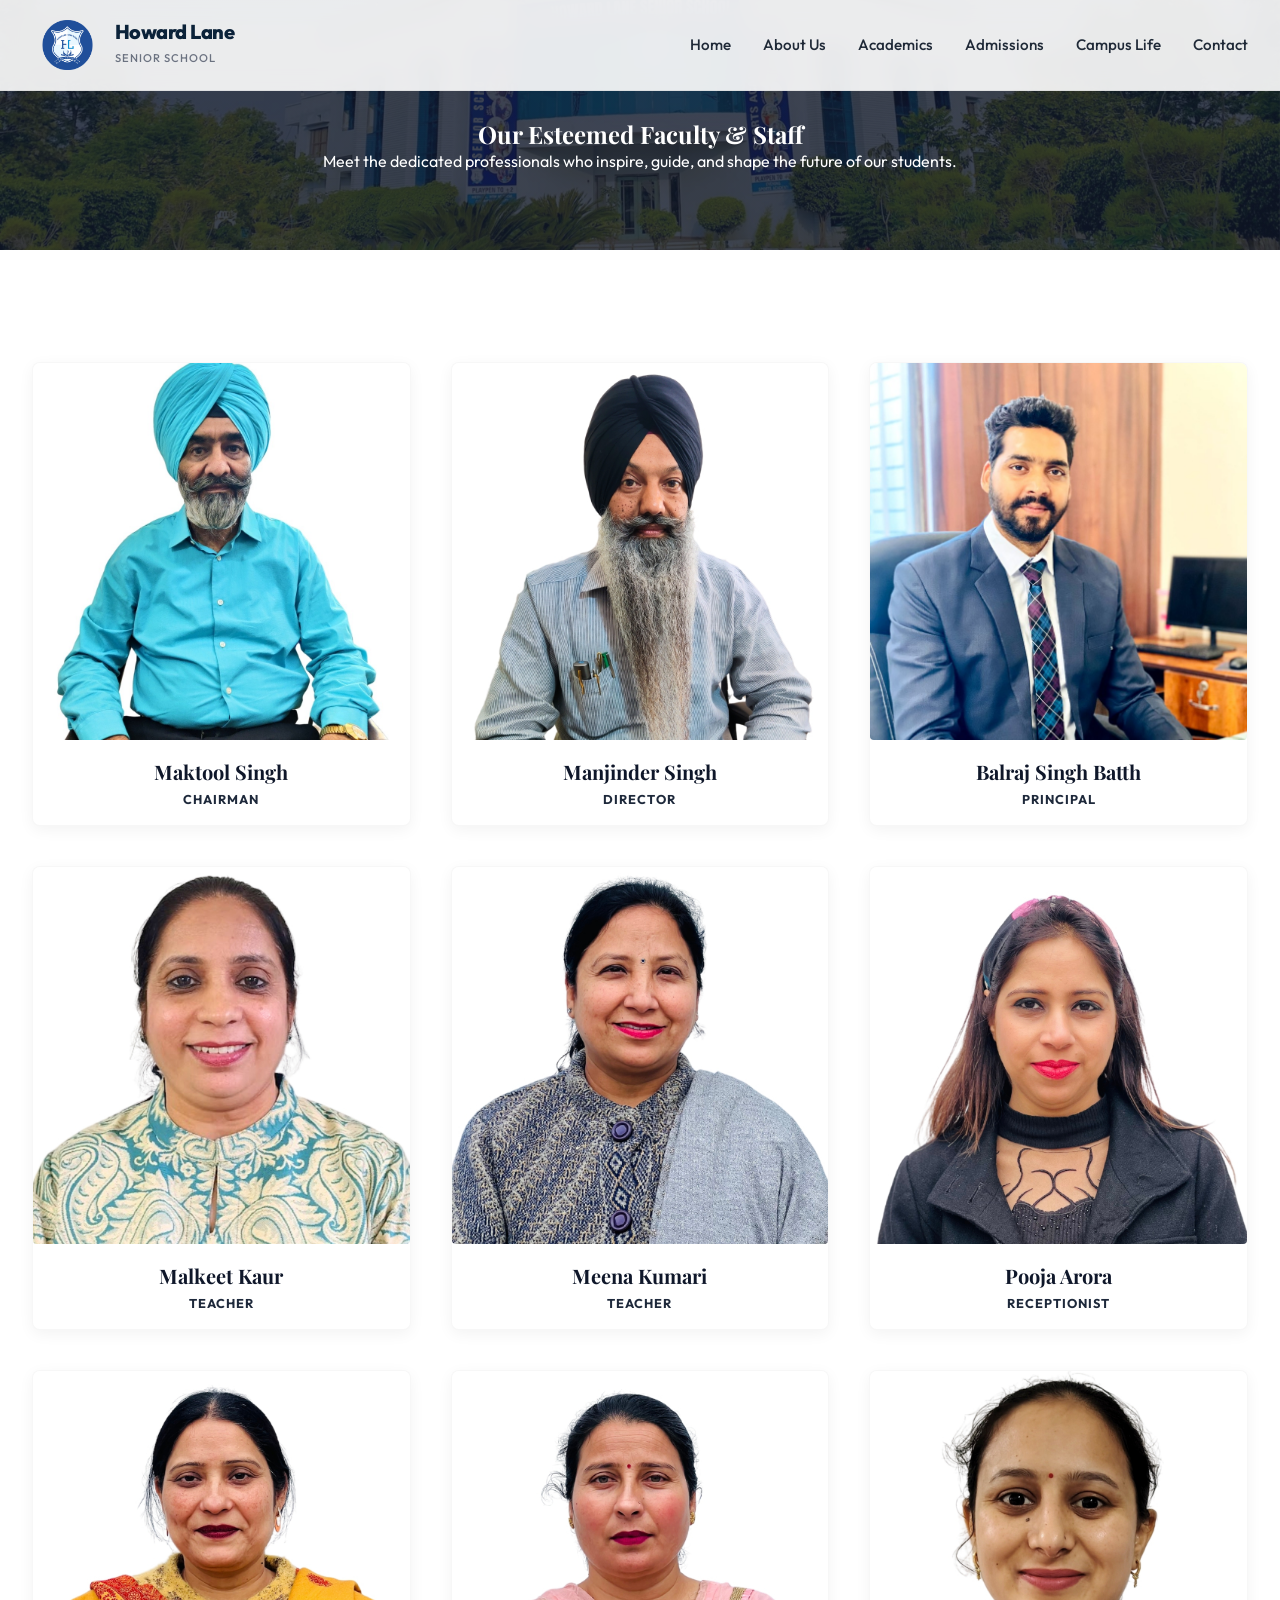
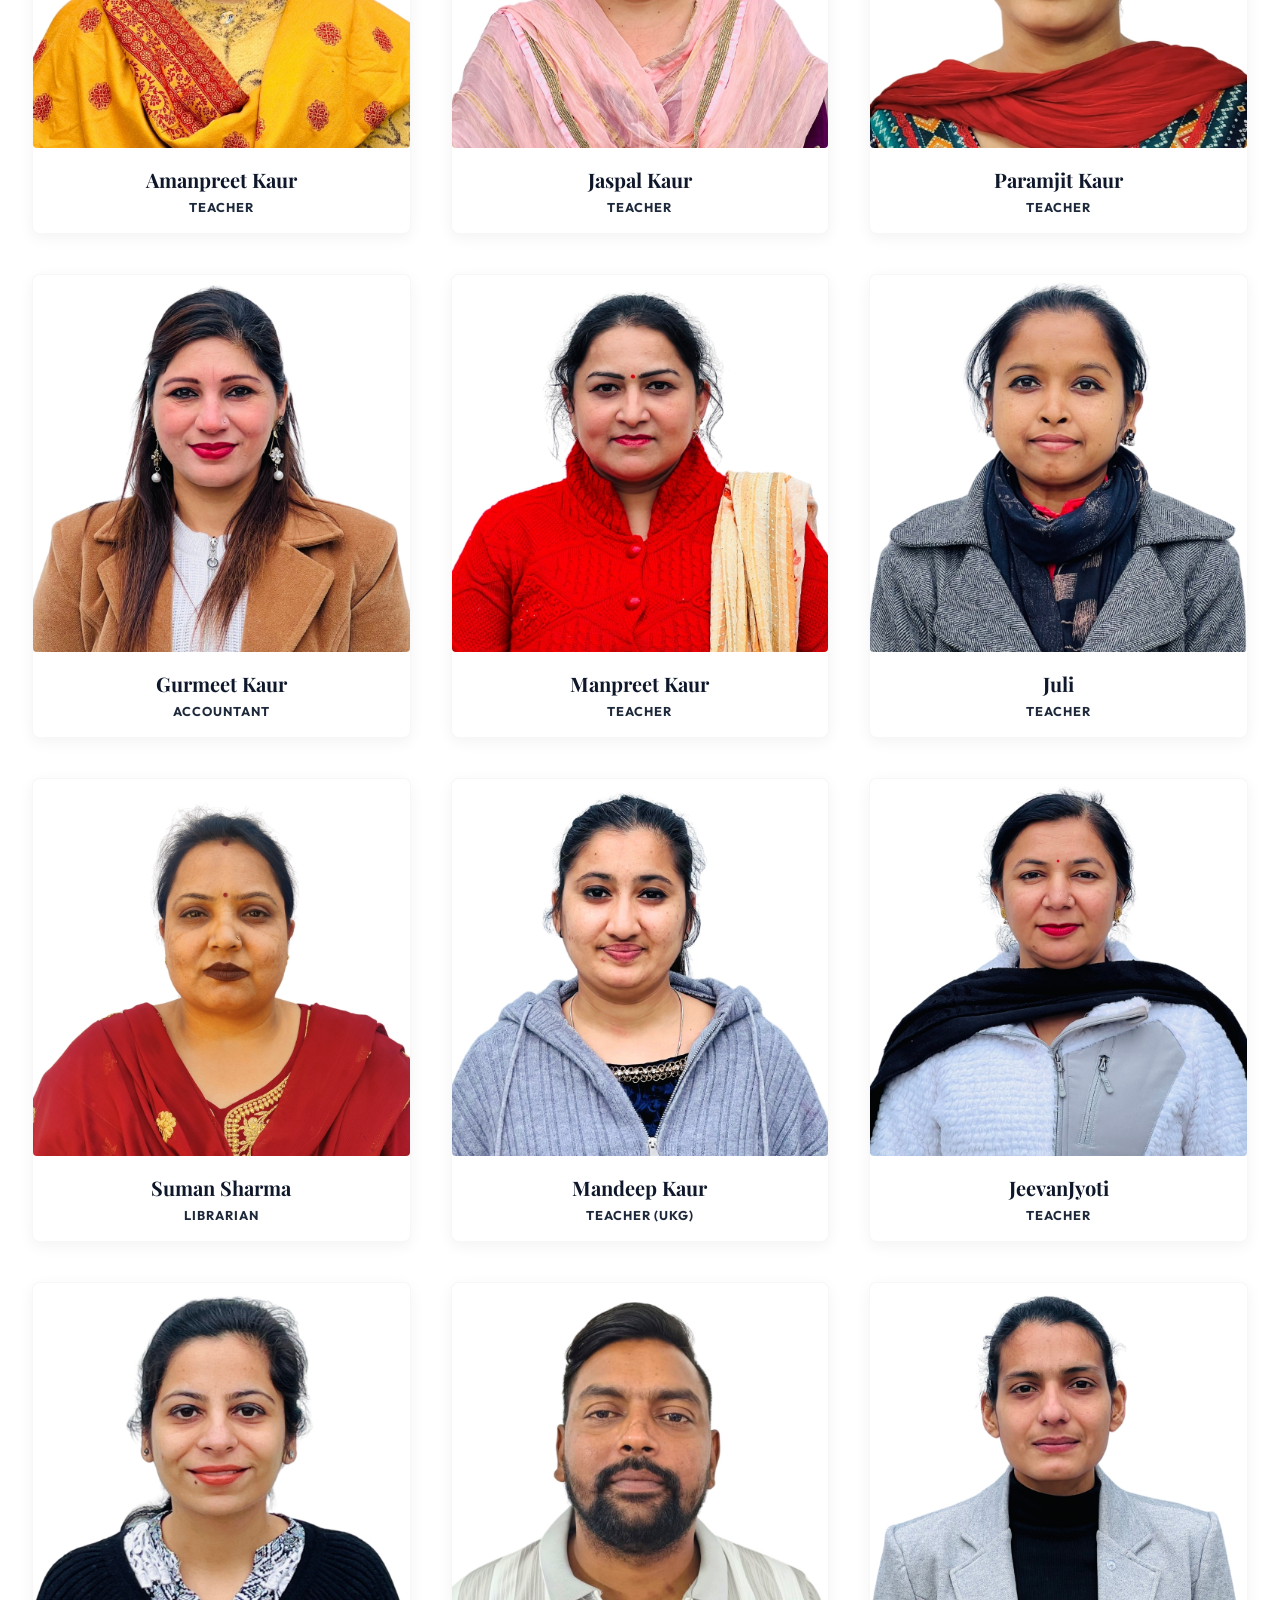
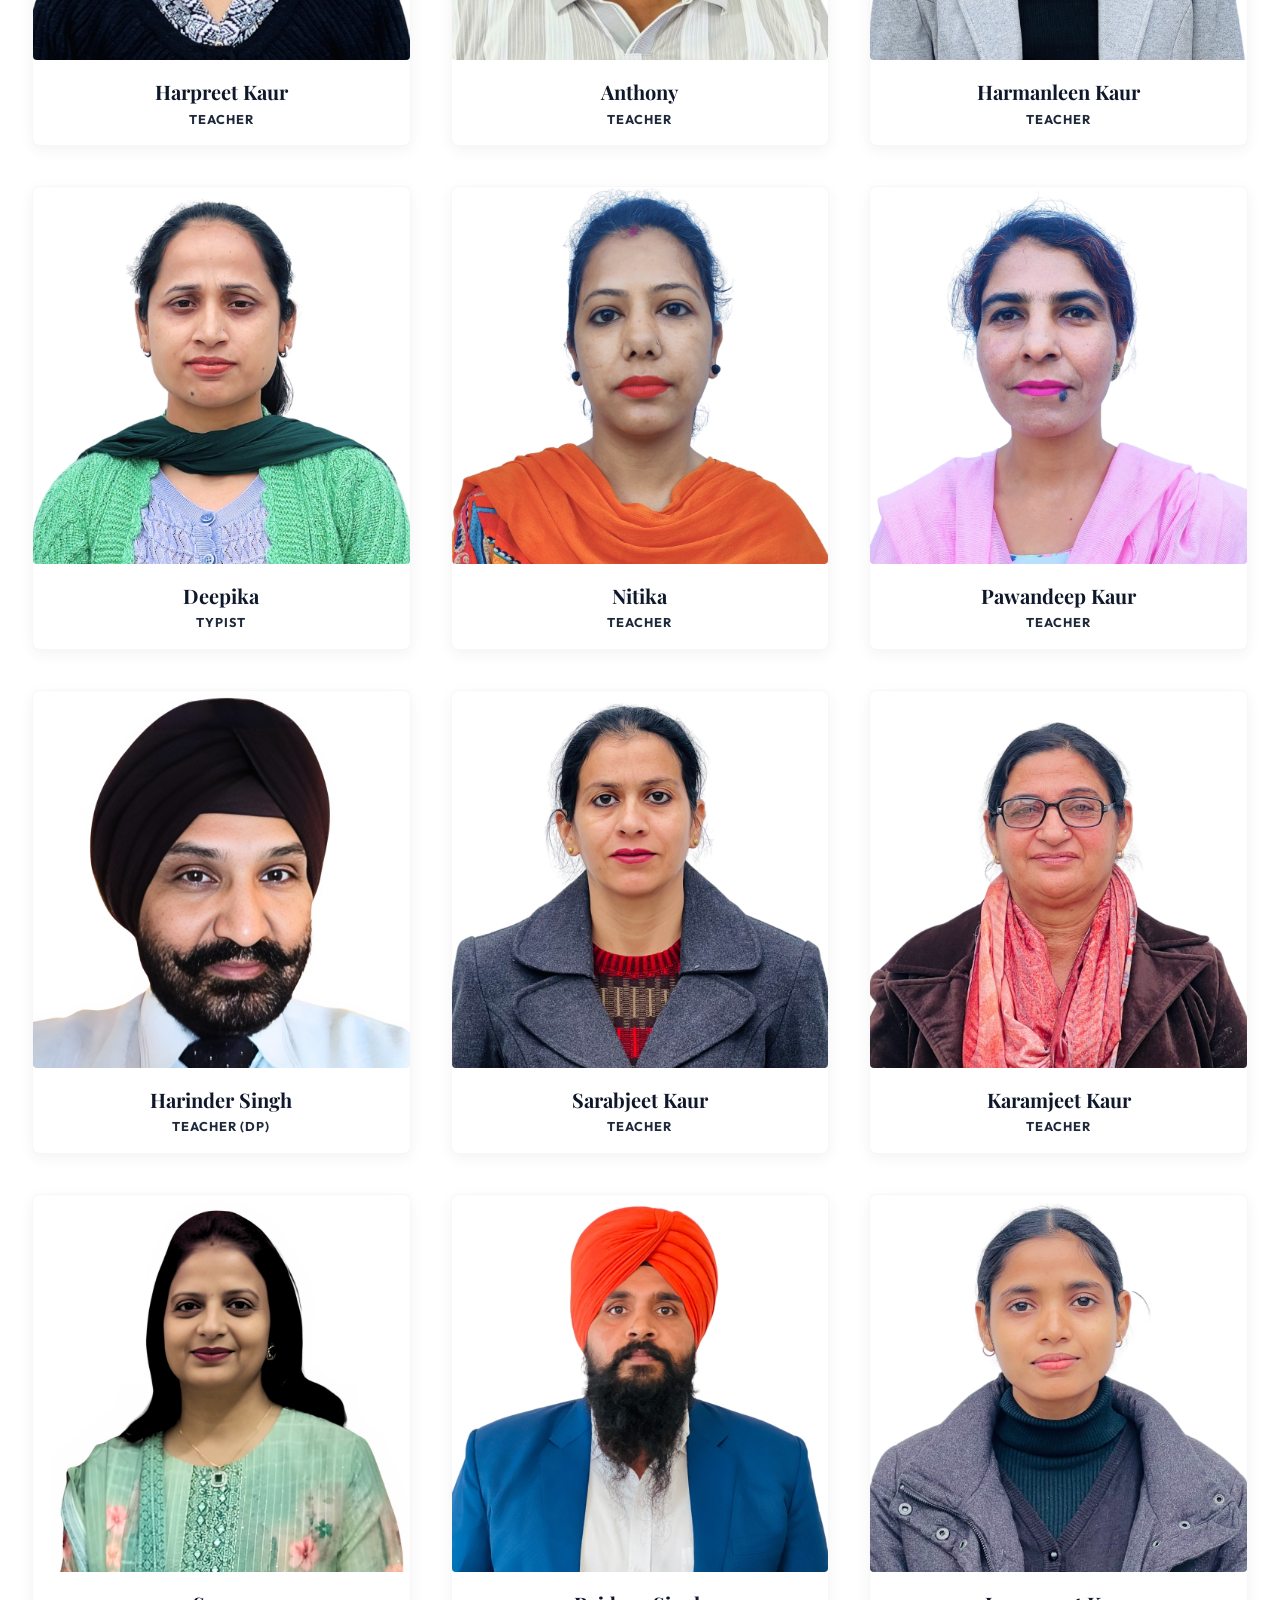
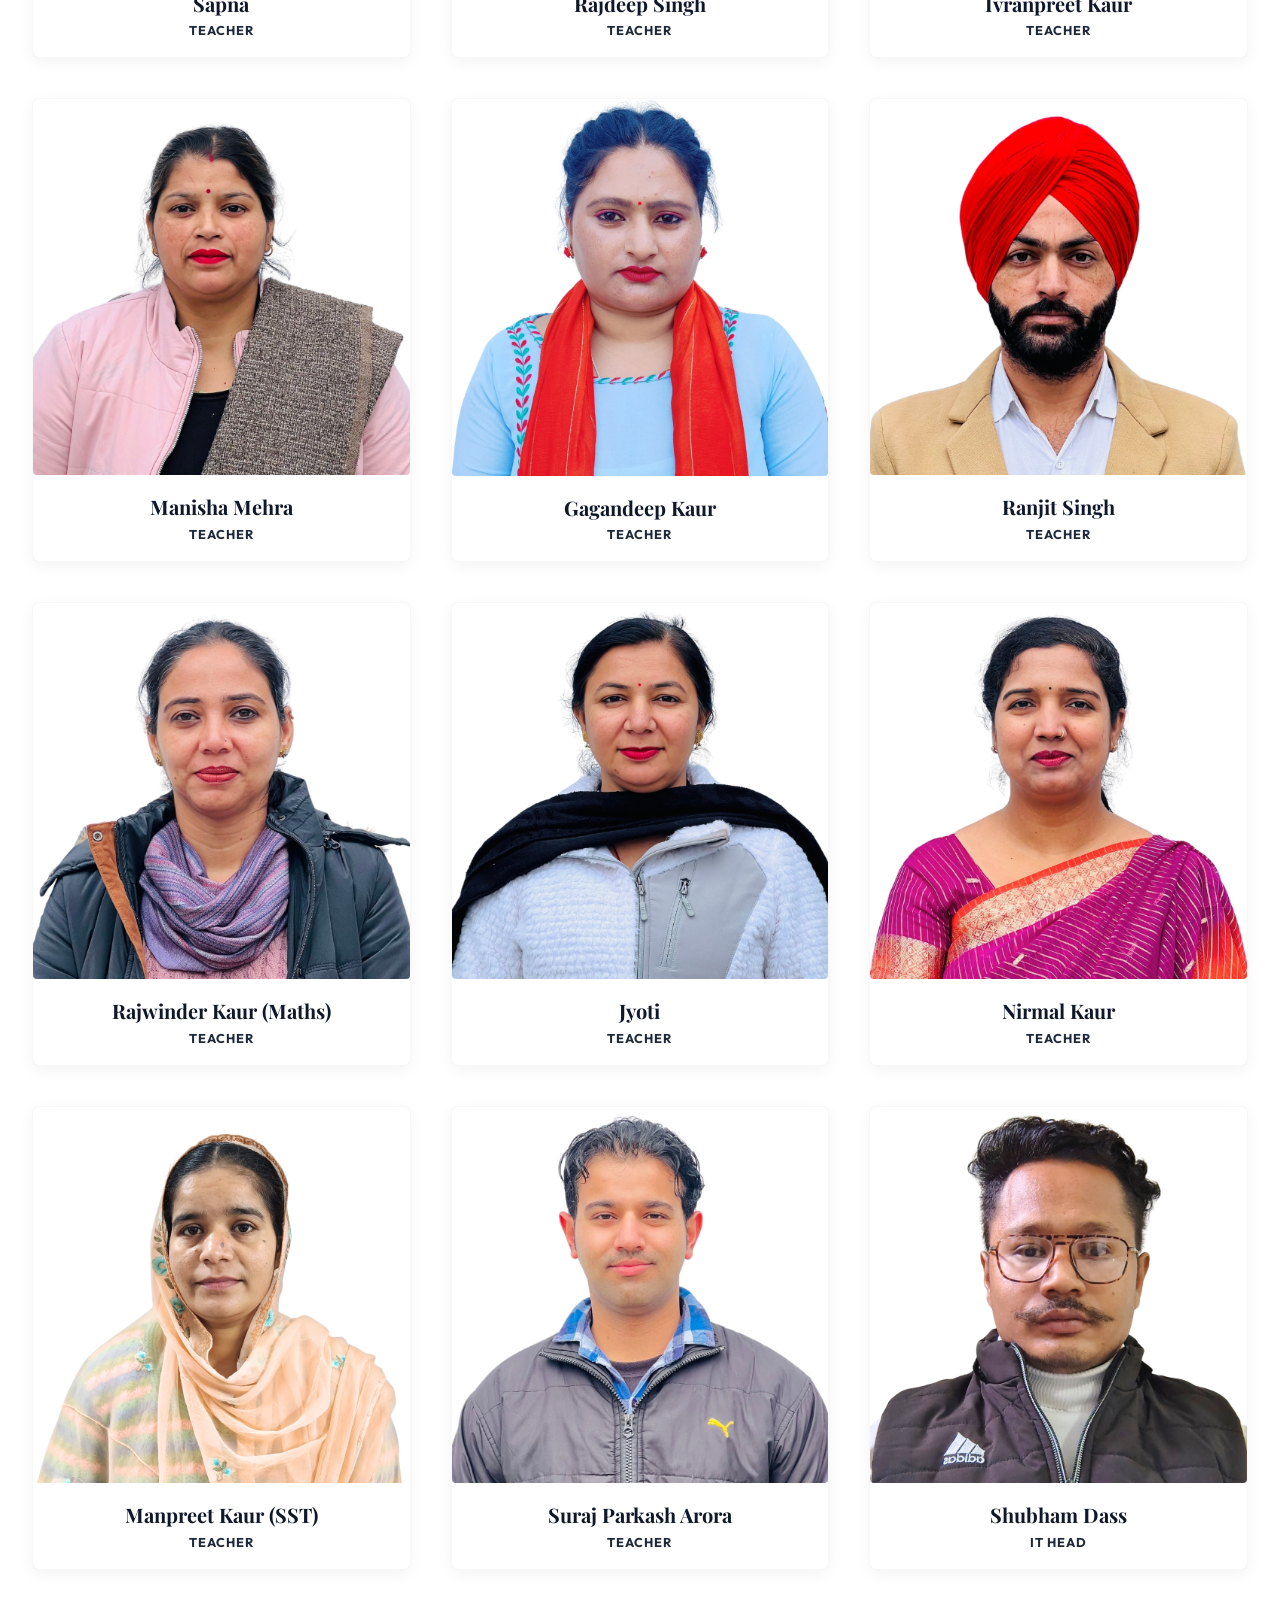
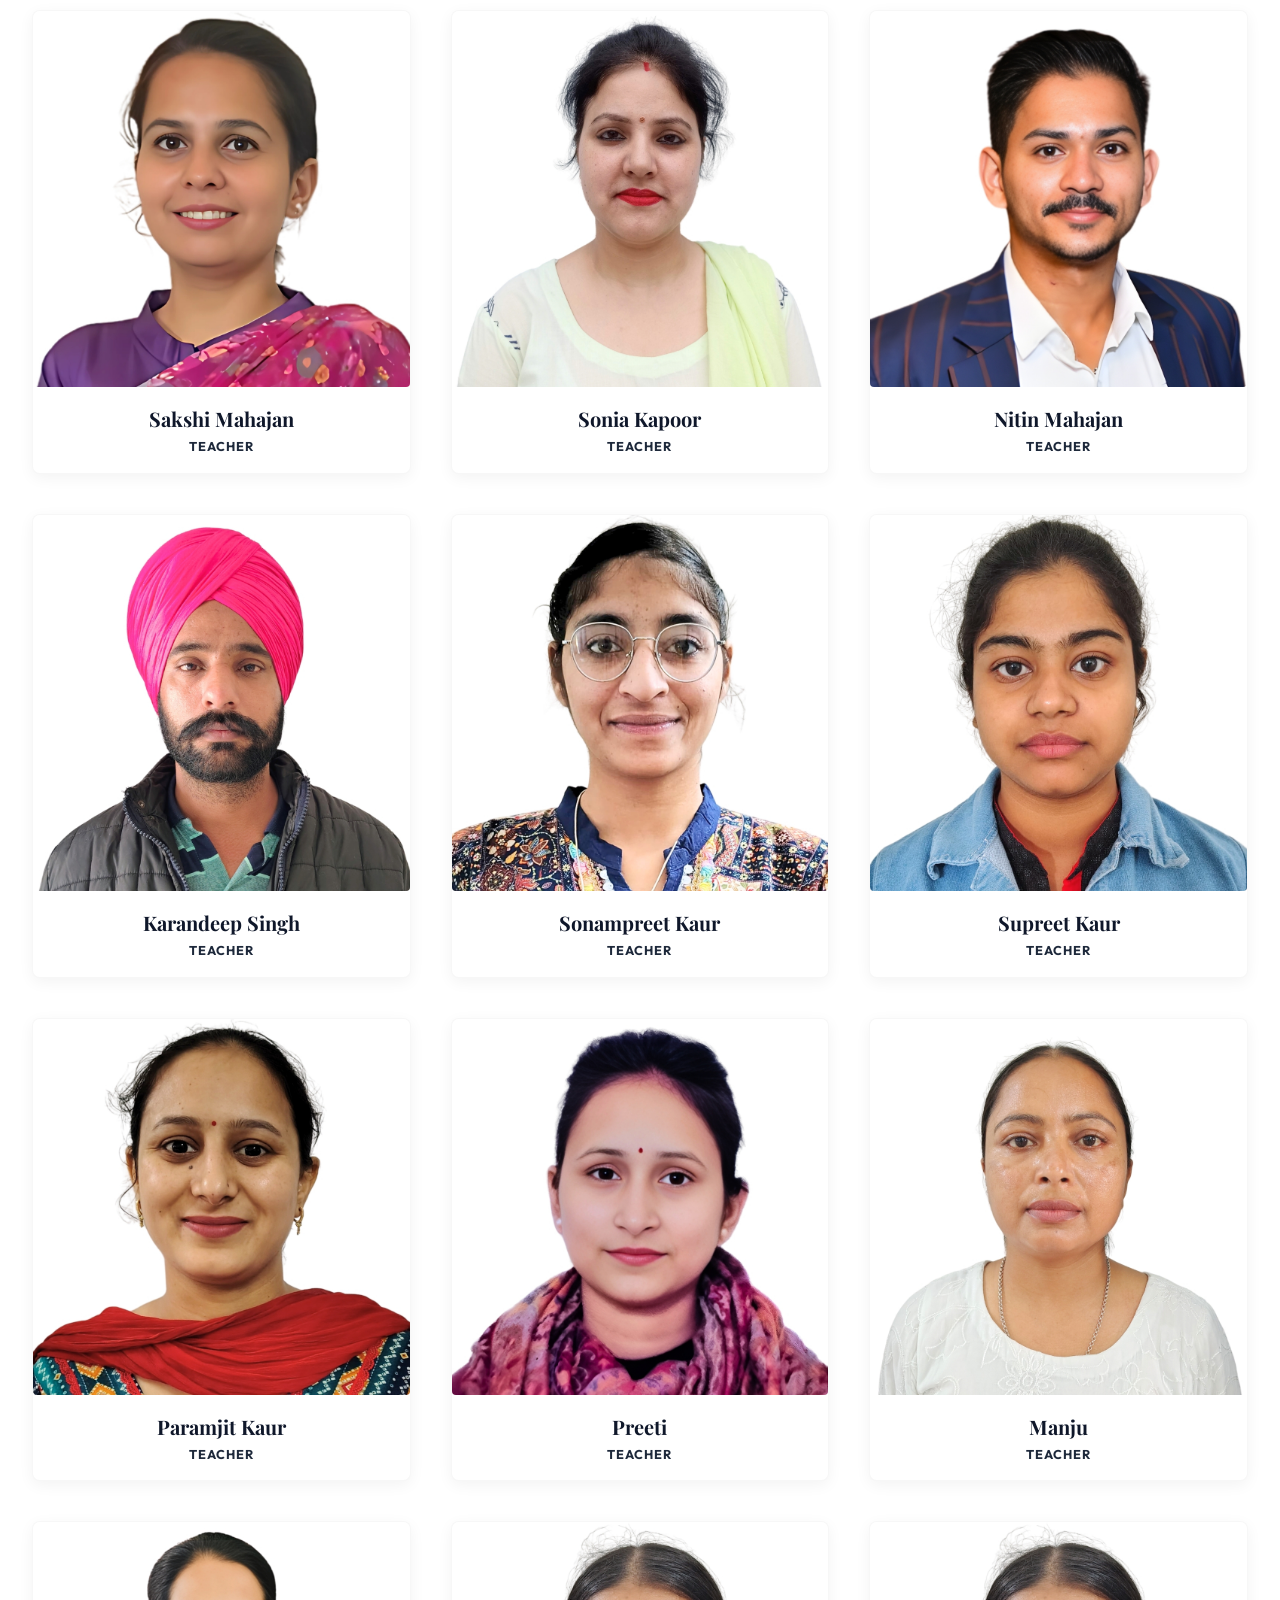
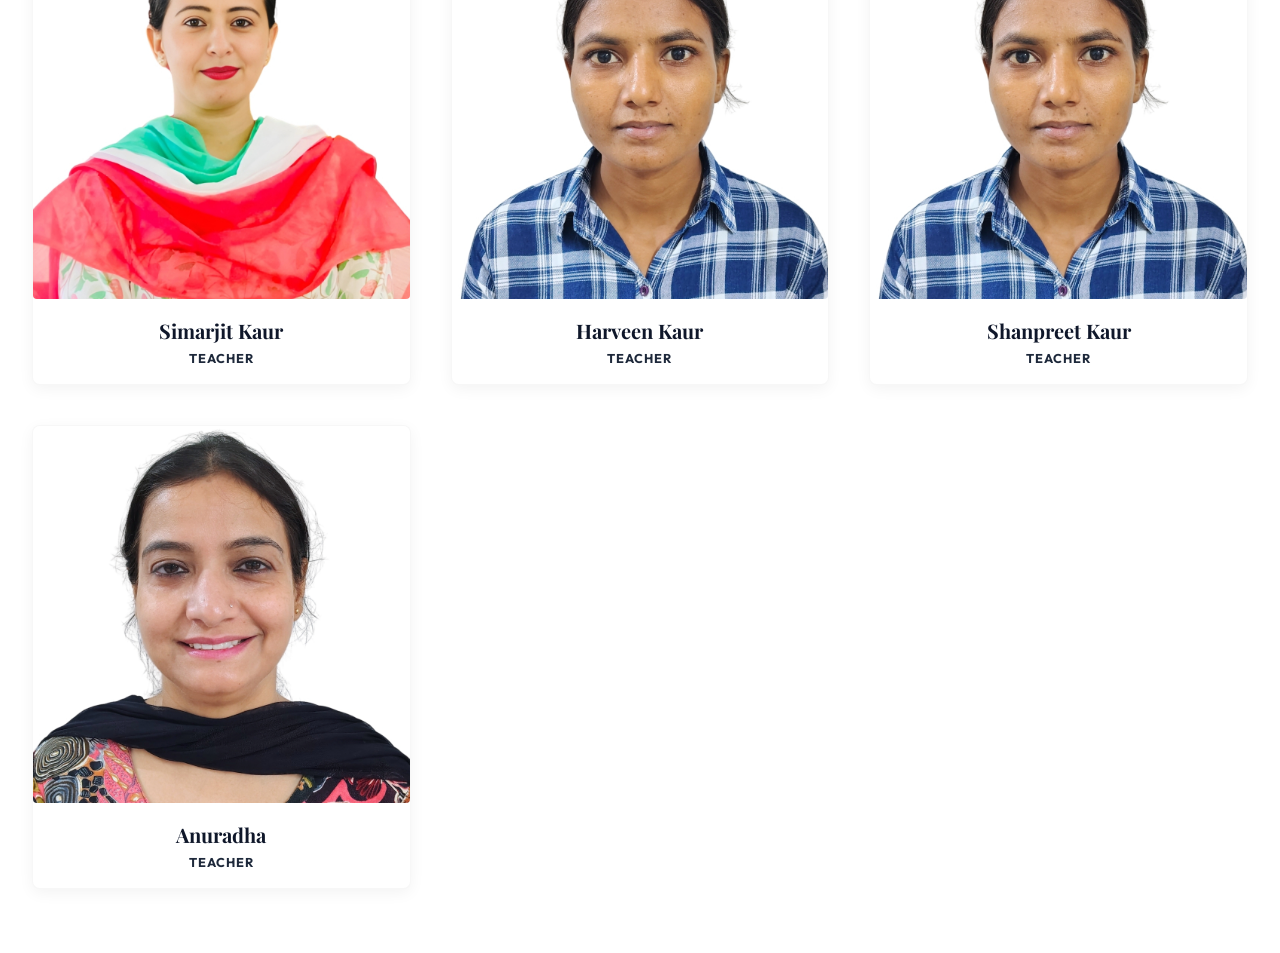
==== commit 1891081e: "Update faculty list: remove teachers who left, add missing ones, fix name mismatches" ====
--- a/faculty.html
+++ b/faculty.html
@@ -100,35 +100,7 @@
                     </div>
                 </div>
 
-                <!-- Faculty Bhavneet Kaur -->
-                <div class="executive-card">
-                    <div class="faculty-photo">
-                        <img src="assets/staff/Bhavneet_Kaur.jpg" alt="Bhavneet Kaur">
-                        <div class="faculty-social">
-                            <a href="#"><i class='bx bxl-linkedin'></i></a>
-                            <a href="#"><i class='bx bx-envelope'></i></a>
-                        </div>
-                    </div>
-                    <div class="faculty-info">
-                        <h3 class="faculty-name">Bhavneet Kaur</h3>
-                        <p class="faculty-designation">Teacher</p>
-                    </div>
-                </div>
-
-                <!-- Faculty Gurinder Kaur -->
-                <div class="executive-card">
-                    <div class="faculty-photo">
-                        <img src="assets/staff/Gurinder_Kaur.jpg" alt="Gurinder Kaur">
-                        <div class="faculty-social">
-                            <a href="#"><i class='bx bxl-linkedin'></i></a>
-                            <a href="#"><i class='bx bx-envelope'></i></a>
-                        </div>
-                    </div>
-                    <div class="faculty-info">
-                        <h3 class="faculty-name">Gurinder Kaur</h3>
-                        <p class="faculty-designation">Teacher</p>
-                    </div>
-                </div>
+
                 <!-- Faculty Malkeet Kaur -->
                 <div class="executive-card">
                     <div class="faculty-photo">
@@ -199,6 +171,20 @@
                         <p class="faculty-designation">Teacher</p>
                     </div>
                 </div>
+                <!-- Faculty Paramjit Kaur -->
+                <div class="executive-card">
+                    <div class="faculty-photo">
+                        <img src="assets/staff/Paramjit_Kaur.jpg" alt="Paramjit Kaur">
+                        <div class="faculty-social">
+                            <a href="#"><i class='bx bxl-linkedin'></i></a>
+                            <a href="#"><i class='bx bx-envelope'></i></a>
+                        </div>
+                    </div>
+                    <div class="faculty-info">
+                        <h3 class="faculty-name">Paramjit Kaur</h3>
+                        <p class="faculty-designation">Teacher</p>
+                    </div>
+                </div>
 
                 <!-- Faculty Gurmeet Kaur -->
                 <div class="executive-card">
@@ -256,6 +242,20 @@
                         <p class="faculty-designation">Librarian</p>
                     </div>
                 </div>
+                <!-- Faculty Mandeep Kaur (UKG) -->
+                <div class="executive-card">
+                    <div class="faculty-photo">
+                        <img src="assets/staff/Mandeep_Kaur_UKG.jpg" alt="Mandeep Kaur (UKG)">
+                        <div class="faculty-social">
+                            <a href="#"><i class='bx bxl-linkedin'></i></a>
+                            <a href="#"><i class='bx bx-envelope'></i></a>
+                        </div>
+                    </div>
+                    <div class="faculty-info">
+                        <h3 class="faculty-name">Mandeep Kaur</h3>
+                        <p class="faculty-designation">Teacher (UKG)</p>
+                    </div>
+                </div>
 
                 <!-- Faculty Jyoti -->
                 <div class="executive-card">
@@ -341,6 +341,34 @@
                         <p class="faculty-designation">Teacher</p>
                     </div>
                 </div>
+                <!-- Faculty Pawandeep Kaur -->
+                <div class="executive-card">
+                    <div class="faculty-photo">
+                        <img src="assets/staff/Pawandeep_Kaur.jpg" alt="Pawandeep Kaur">
+                        <div class="faculty-social">
+                            <a href="#"><i class='bx bxl-linkedin'></i></a>
+                            <a href="#"><i class='bx bx-envelope'></i></a>
+                        </div>
+                    </div>
+                    <div class="faculty-info">
+                        <h3 class="faculty-name">Pawandeep Kaur</h3>
+                        <p class="faculty-designation">Teacher</p>
+                    </div>
+                </div>
+                <!-- Faculty Harinder Singh (DP) -->
+                <div class="executive-card">
+                    <div class="faculty-photo">
+                        <img src="assets/staff/Harinder_Singh_DP.jpg" alt="Harinder Singh (DP)">
+                        <div class="faculty-social">
+                            <a href="#"><i class='bx bxl-linkedin'></i></a>
+                            <a href="#"><i class='bx bx-envelope'></i></a>
+                        </div>
+                    </div>
+                    <div class="faculty-info">
+                        <h3 class="faculty-name">Harinder Singh</h3>
+                        <p class="faculty-designation">Teacher (DP)</p>
+                    </div>
+                </div>
 
 
                 <!-- Faculty Sarabjeet Kaur -->
@@ -353,24 +381,24 @@
                         </div>
                     </div>
                     <div class="faculty-info">
+                        <h3 class="faculty-name">Sarabjeet Kaur</h3>
+                        <p class="faculty-designation">Teacher</p>
+                    </div>
+                </div>
+                <!-- Faculty Karamjeet Kaur -->
+                <div class="executive-card">
+                    <div class="faculty-photo">
+                        <img src="assets/staff/Karamjeet_Kaur.jpg" alt="Karamjeet Kaur">
+                        <div class="faculty-social">
+                            <a href="#"><i class='bx bxl-linkedin'></i></a>
+                            <a href="#"><i class='bx bx-envelope'></i></a>
+                        </div>
+                    </div>
+                    <div class="faculty-info">
                         <h3 class="faculty-name">Karamjeet Kaur</h3>
                         <p class="faculty-designation">Teacher</p>
                     </div>
                 </div>
-                <!-- Faculty Karamjeet Kaur -->
-                <div class="executive-card">
-                    <div class="faculty-photo">
-                        <img src="assets/staff/Karamjeet_Kaur.jpg" alt="Karamjeet Kaur">
-                        <div class="faculty-social">
-                            <a href="#"><i class='bx bxl-linkedin'></i></a>
-                            <a href="#"><i class='bx bx-envelope'></i></a>
-                        </div>
-                    </div>
-                    <div class="faculty-info">
-                        <h3 class="faculty-name">Paramjeet Kaur</h3>
-                        <p class="faculty-designation">Teacher</p>
-                    </div>
-                </div>
 
                 <!-- Faculty Sapna -->
                 <div class="executive-card">
@@ -471,10 +499,10 @@
                         <p class="faculty-designation">Teacher</p>
                     </div>
                 </div>
-                <!-- Faculty Jeevan Jyoti -->
-                <div class="executive-card">
-                    <div class="faculty-photo">
-                        <img src="assets/staff/Jeevan_Jyoti.jpg" alt="Jeevan Jyoti">
+                <!-- Faculty Jyoti -->
+                <div class="executive-card">
+                    <div class="faculty-photo">
+                        <img src="assets/staff/Jyoti.jpg" alt="Jyoti">
                         <div class="faculty-social">
                             <a href="#"><i class='bx bxl-linkedin'></i></a>
                             <a href="#"><i class='bx bx-envelope'></i></a>
@@ -482,20 +510,6 @@
                     </div>
                     <div class="faculty-info">
                         <h3 class="faculty-name">Jyoti</h3>
-                        <p class="faculty-designation">Teacher</p>
-                    </div>
-                </div>
-                <!-- Faculty Arun Kumar -->
-                <div class="executive-card">
-                    <div class="faculty-photo">
-                        <img src="assets/staff/Arun_Kumar.jpg" alt="Arun Kumar">
-                        <div class="faculty-social">
-                            <a href="#"><i class='bx bxl-linkedin'></i></a>
-                            <a href="#"><i class='bx bx-envelope'></i></a>
-                        </div>
-                    </div>
-                    <div class="faculty-info">
-                        <h3 class="faculty-name">Harveen Kaur</h3>
                         <p class="faculty-designation">Teacher</p>
                     </div>
                 </div>
@@ -599,34 +613,6 @@
                     </div>
                 </div>
 
-                <!-- Faculty Ramandeep Kaur -->
-                <div class="executive-card">
-                    <div class="faculty-photo">
-                        <img src="assets/staff/Ramandeep_Kaur.jpg" alt="Ramandeep Kaur">
-                        <div class="faculty-social">
-                            <a href="#"><i class='bx bxl-linkedin'></i></a>
-                            <a href="#"><i class='bx bx-envelope'></i></a>
-                        </div>
-                    </div>
-                    <div class="faculty-info">
-                        <h3 class="faculty-name">Ramandeep Kaur</h3>
-                        <p class="faculty-designation">Teacher</p>
-                    </div>
-                </div>
-                <!-- Faculty Khushpal Sundram Lehri -->
-                <div class="executive-card">
-                    <div class="faculty-photo">
-                        <img src="assets/staff/Khushpal_Sundram_Lehri.jpg" alt="Khushpal Sundram Lehri">
-                        <div class="faculty-social">
-                            <a href="#"><i class='bx bxl-linkedin'></i></a>
-                            <a href="#"><i class='bx bx-envelope'></i></a>
-                        </div>
-                    </div>
-                    <div class="faculty-info">
-                        <h3 class="faculty-name">Khushpal Sundram Lehri</h3>
-                        <p class="faculty-designation">Teacher</p>
-                    </div>
-                </div>
                 <!-- Faculty Karandeep Singh -->
                 <div class="executive-card">
                     <div class="faculty-photo">
@@ -670,6 +656,20 @@
                         <p class="faculty-designation">Teacher</p>
                     </div>
                 </div>
+                <!-- Faculty Paramjit Kaur (2nd) -->
+                <div class="executive-card">
+                    <div class="faculty-photo">
+                        <img src="assets/staff/Paramjit_Kaur.jpg" alt="Paramjit Kaur">
+                        <div class="faculty-social">
+                            <a href="#"><i class='bx bxl-linkedin'></i></a>
+                            <a href="#"><i class='bx bx-envelope'></i></a>
+                        </div>
+                    </div>
+                    <div class="faculty-info">
+                        <h3 class="faculty-name">Paramjit Kaur</h3>
+                        <p class="faculty-designation">Teacher</p>
+                    </div>
+                </div>
 
 
                 <!-- Faculty Preeti -->
@@ -700,11 +700,39 @@
                         <p class="faculty-designation">Teacher</p>
                     </div>
                 </div>
+                <!-- Faculty Simarjit Kaur -->
+                <div class="executive-card">
+                    <div class="faculty-photo">
+                        <img src="assets/staff/Simarjit_Kaur.jpg" alt="Simarjit Kaur">
+                        <div class="faculty-social">
+                            <a href="#"><i class='bx bxl-linkedin'></i></a>
+                            <a href="#"><i class='bx bx-envelope'></i></a>
+                        </div>
+                    </div>
+                    <div class="faculty-info">
+                        <h3 class="faculty-name">Simarjit Kaur</h3>
+                        <p class="faculty-designation">Teacher</p>
+                    </div>
+                </div>
 
                 <!-- Faculty Harveen Kaur -->
                 <div class="executive-card">
                     <div class="faculty-photo">
                         <img src="assets/staff/Harveen_Kaur.jpg" alt="Harveen Kaur">
+                        <div class="faculty-social">
+                            <a href="#"><i class='bx bxl-linkedin'></i></a>
+                            <a href="#"><i class='bx bx-envelope'></i></a>
+                        </div>
+                    </div>
+                    <div class="faculty-info">
+                        <h3 class="faculty-name">Harveen Kaur</h3>
+                        <p class="faculty-designation">Teacher</p>
+                    </div>
+                </div>
+                <!-- Faculty Shanpreet Kaur -->
+                <div class="executive-card">
+                    <div class="faculty-photo">
+                        <img src="assets/staff/Harveen_Kaur.jpg" alt="Shanpreet Kaur">
                         <div class="faculty-social">
                             <a href="#"><i class='bx bxl-linkedin'></i></a>
                             <a href="#"><i class='bx bx-envelope'></i></a>
